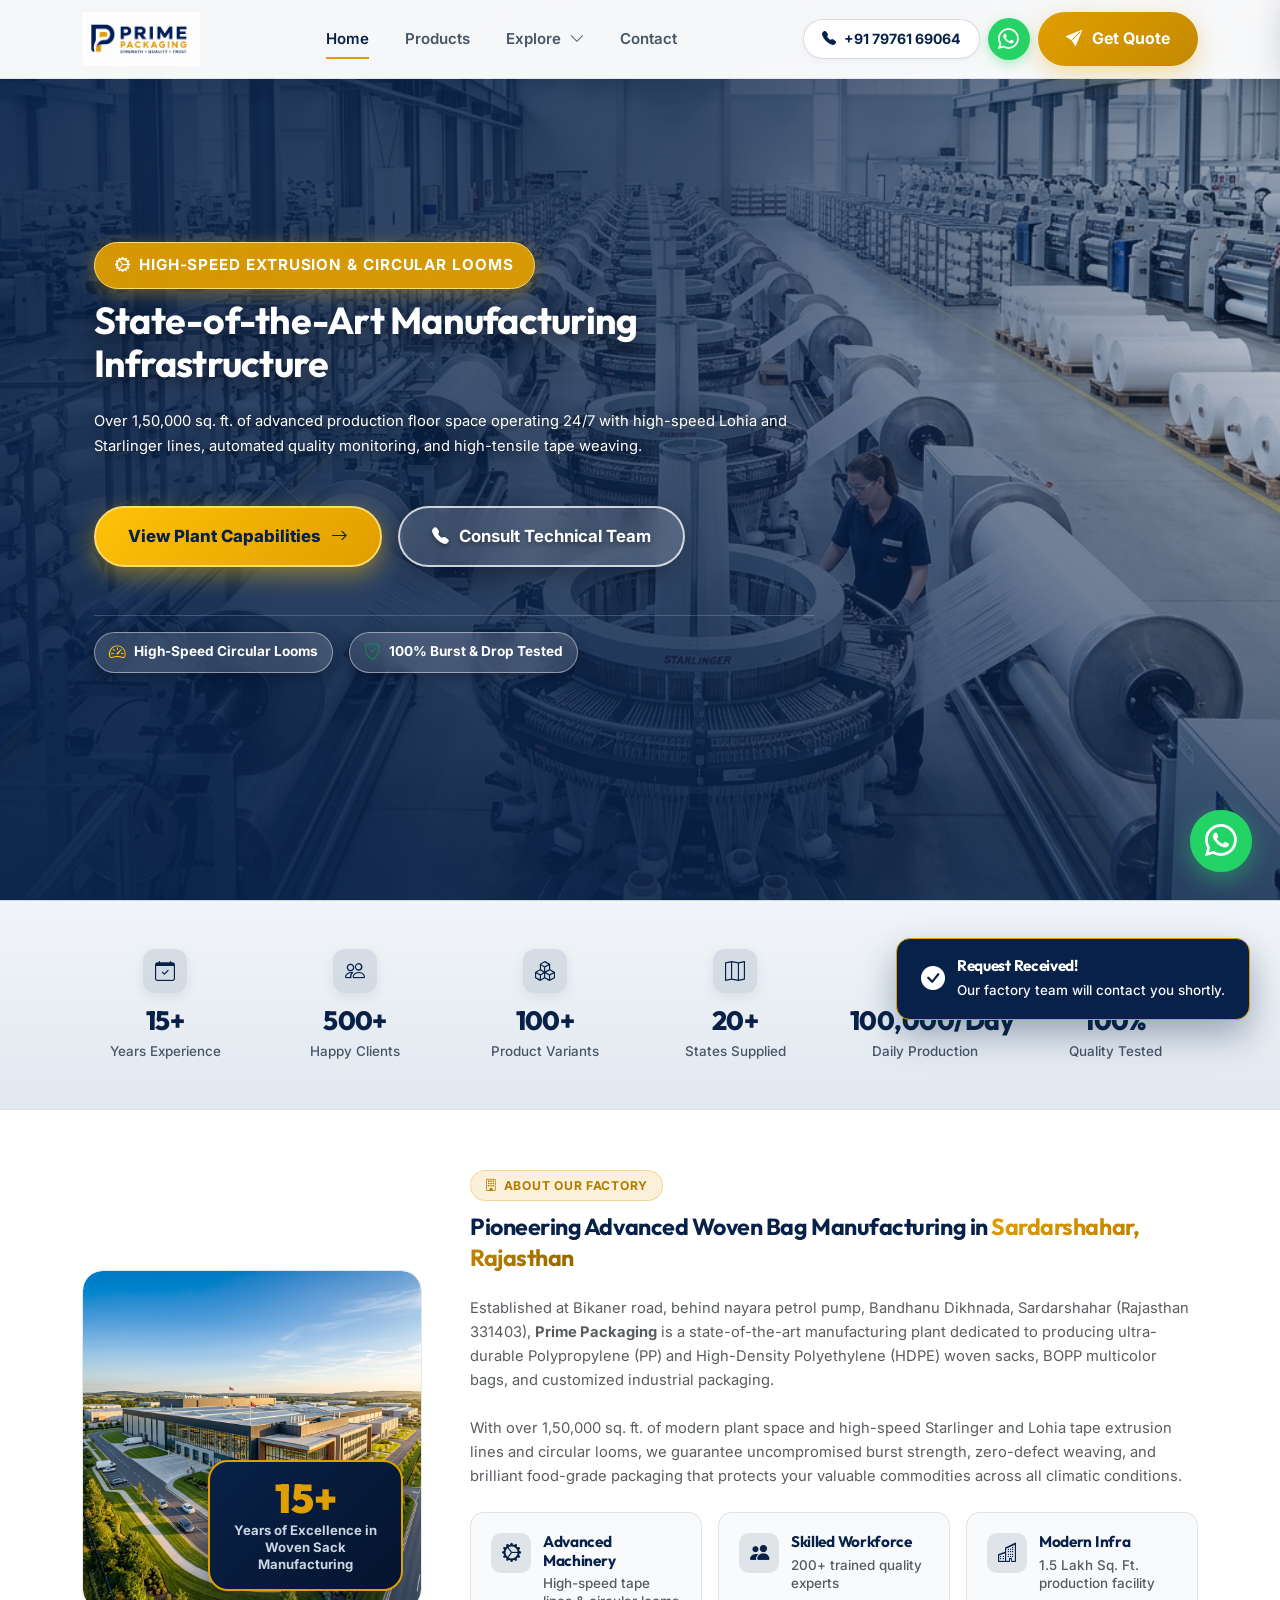
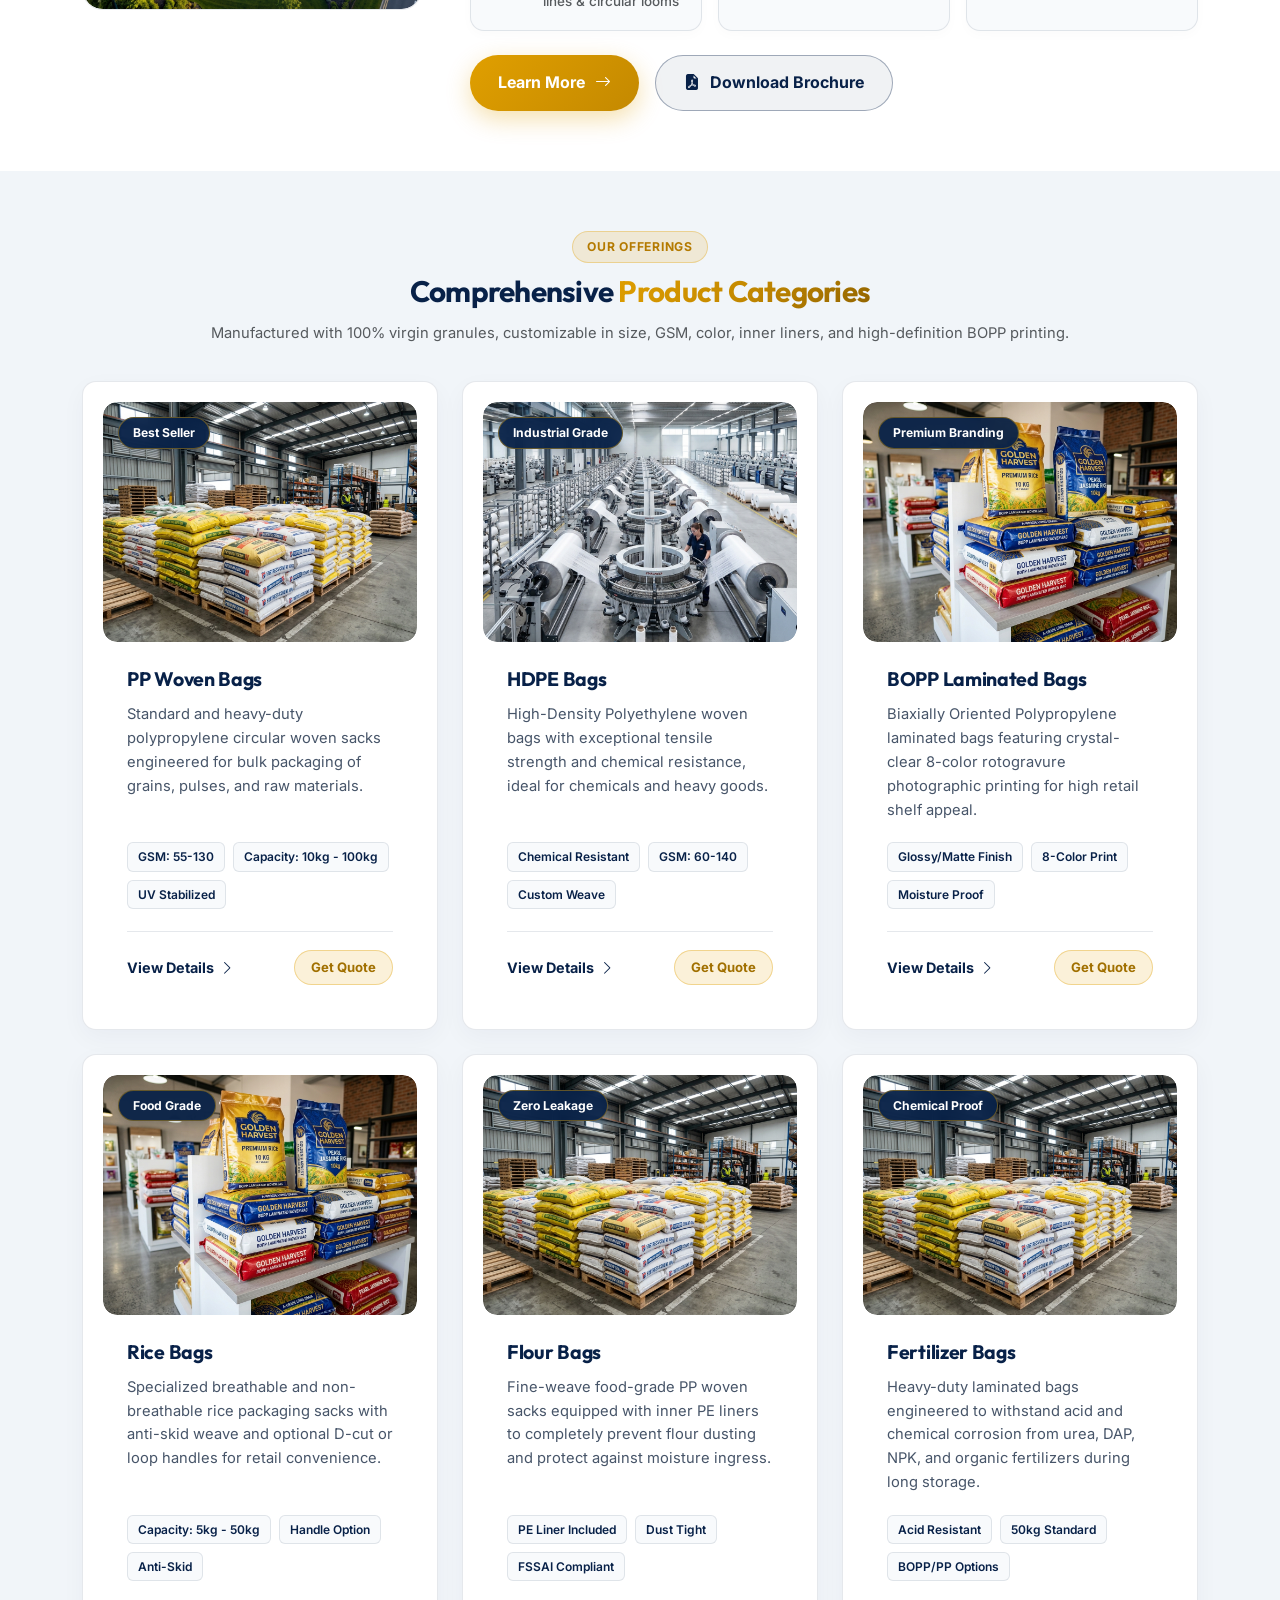
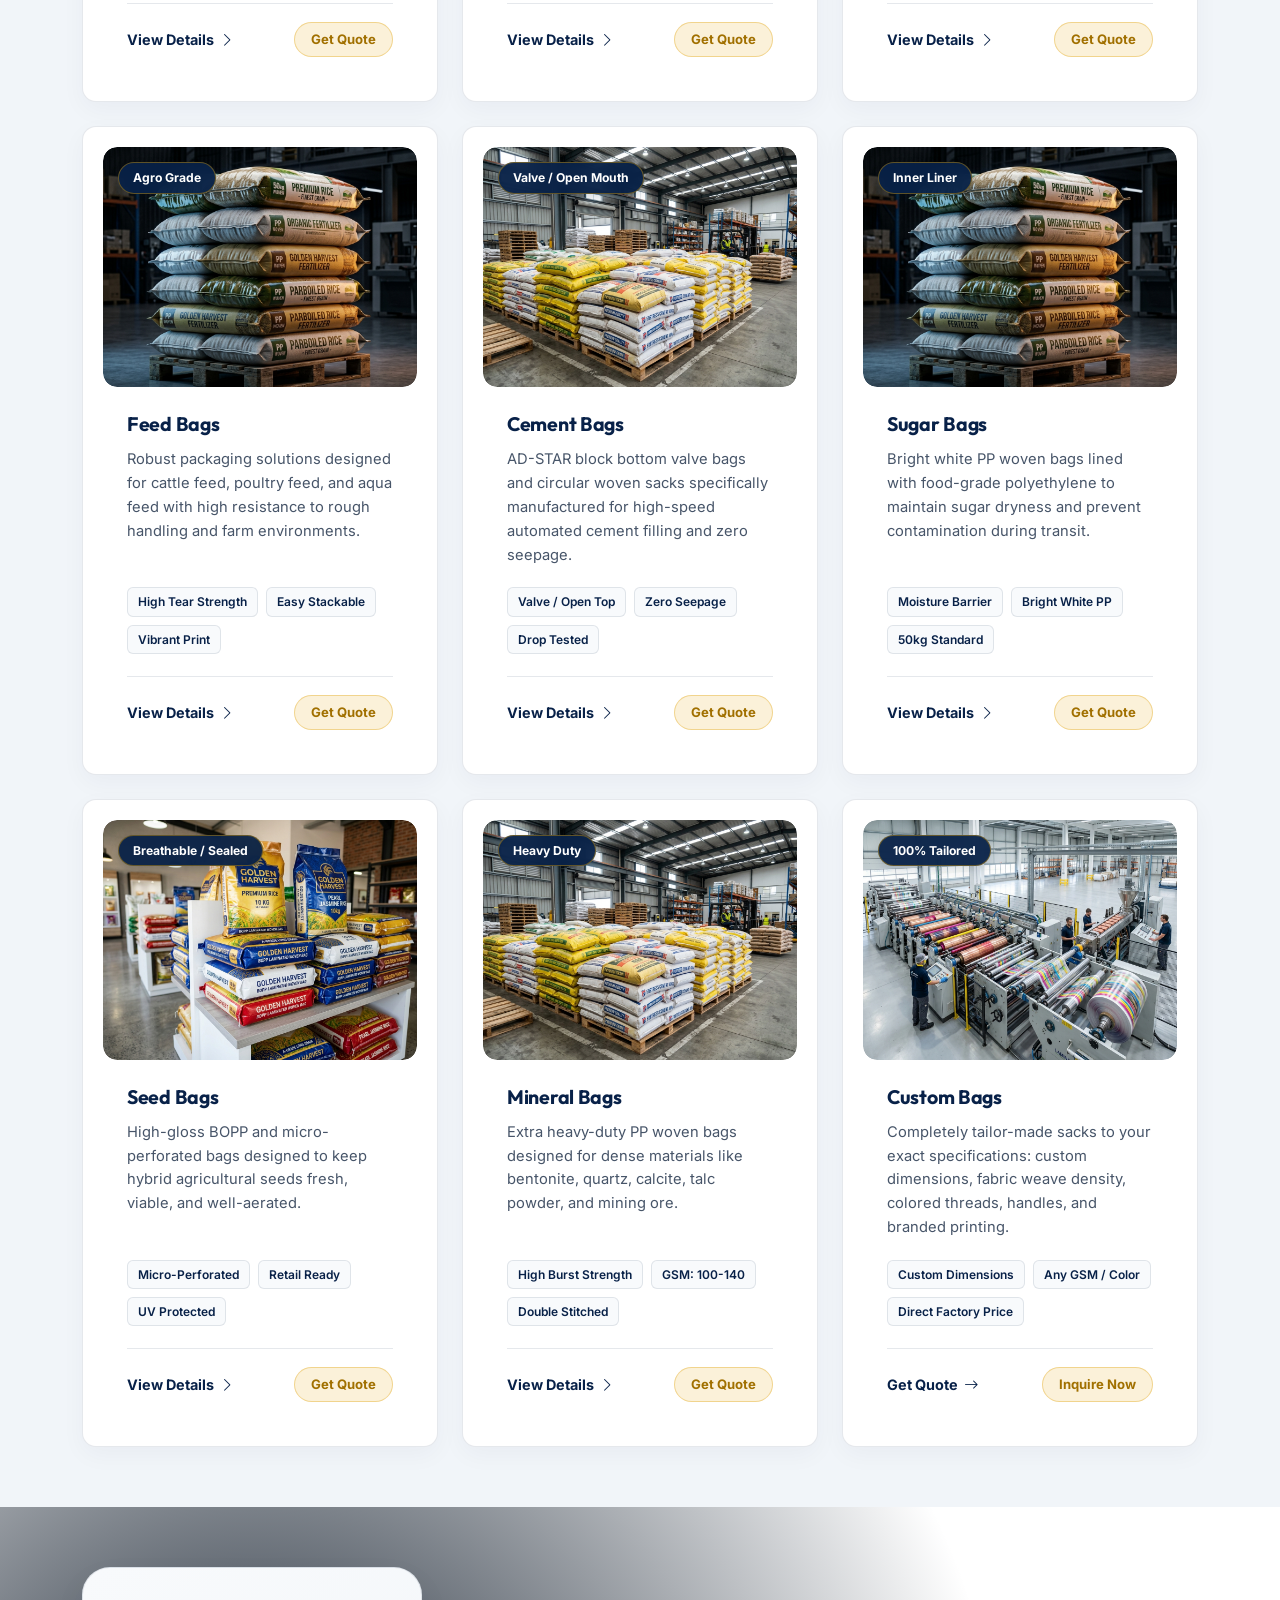
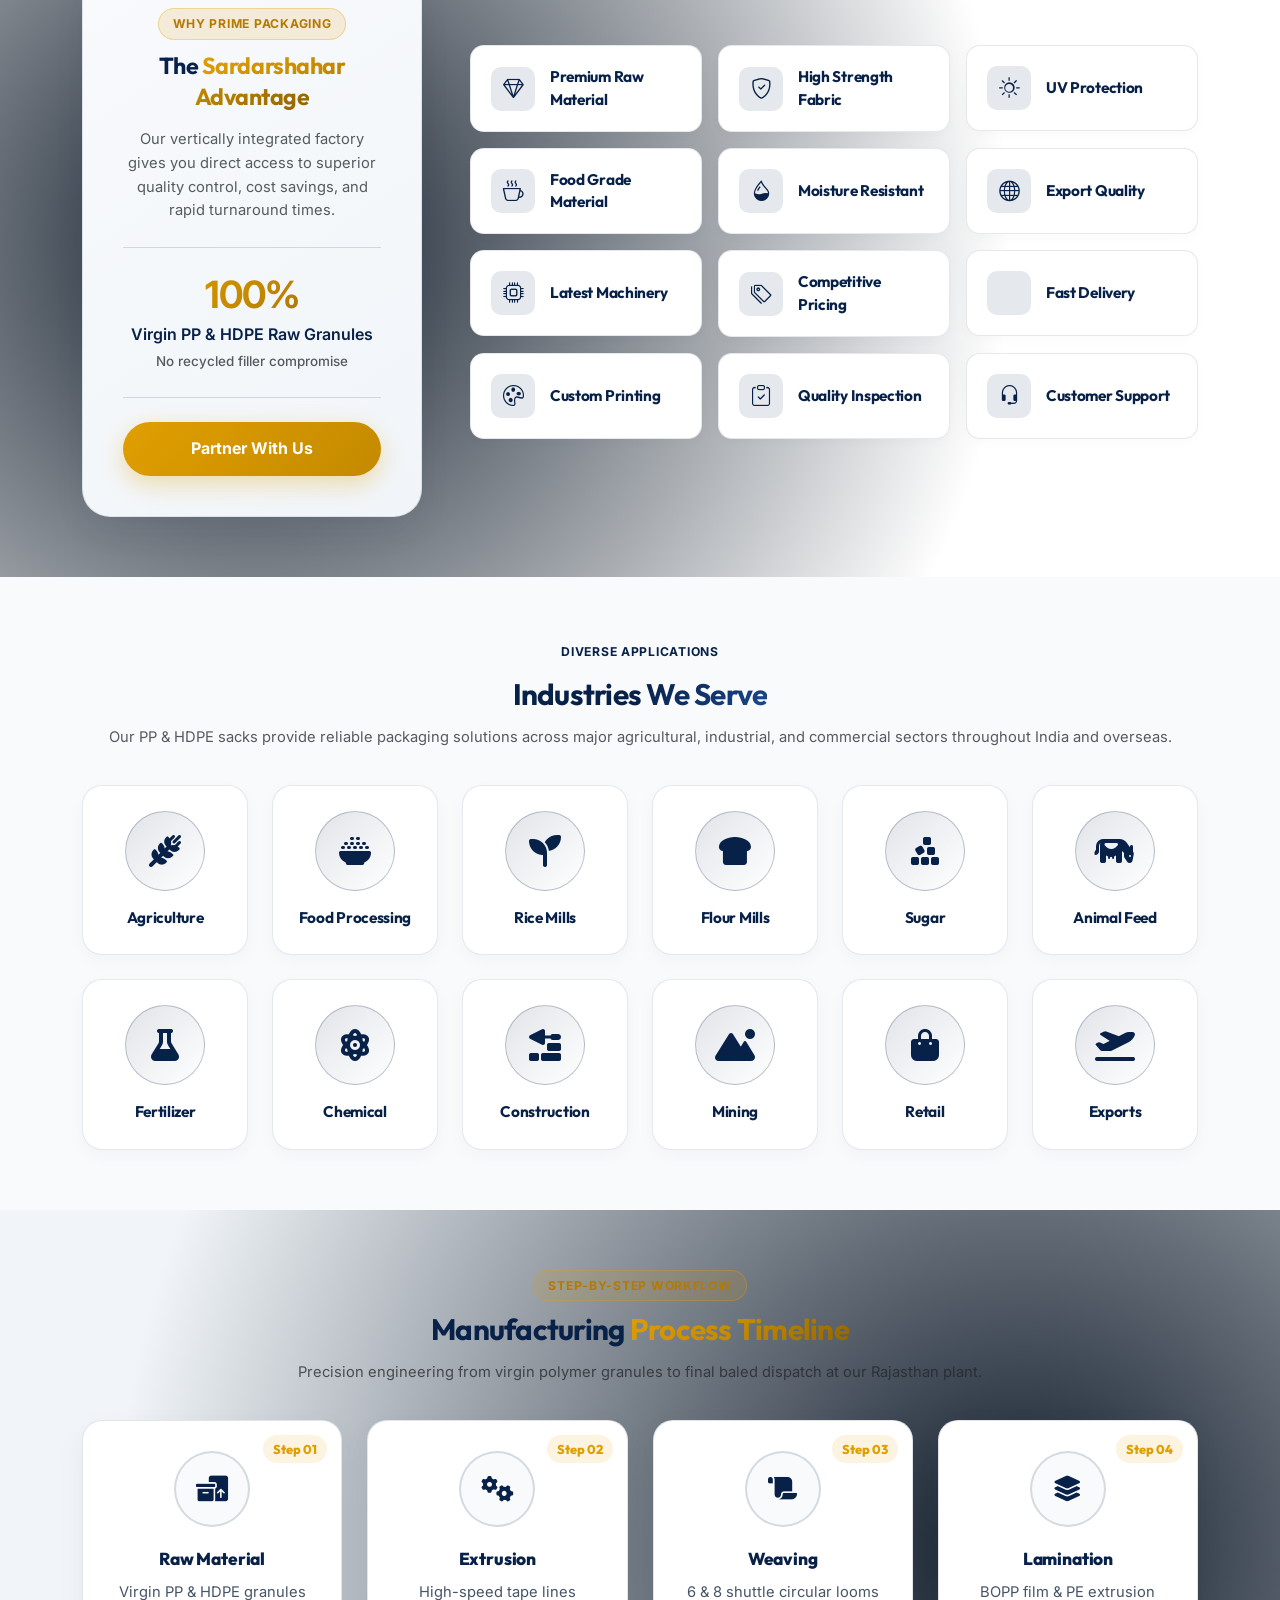
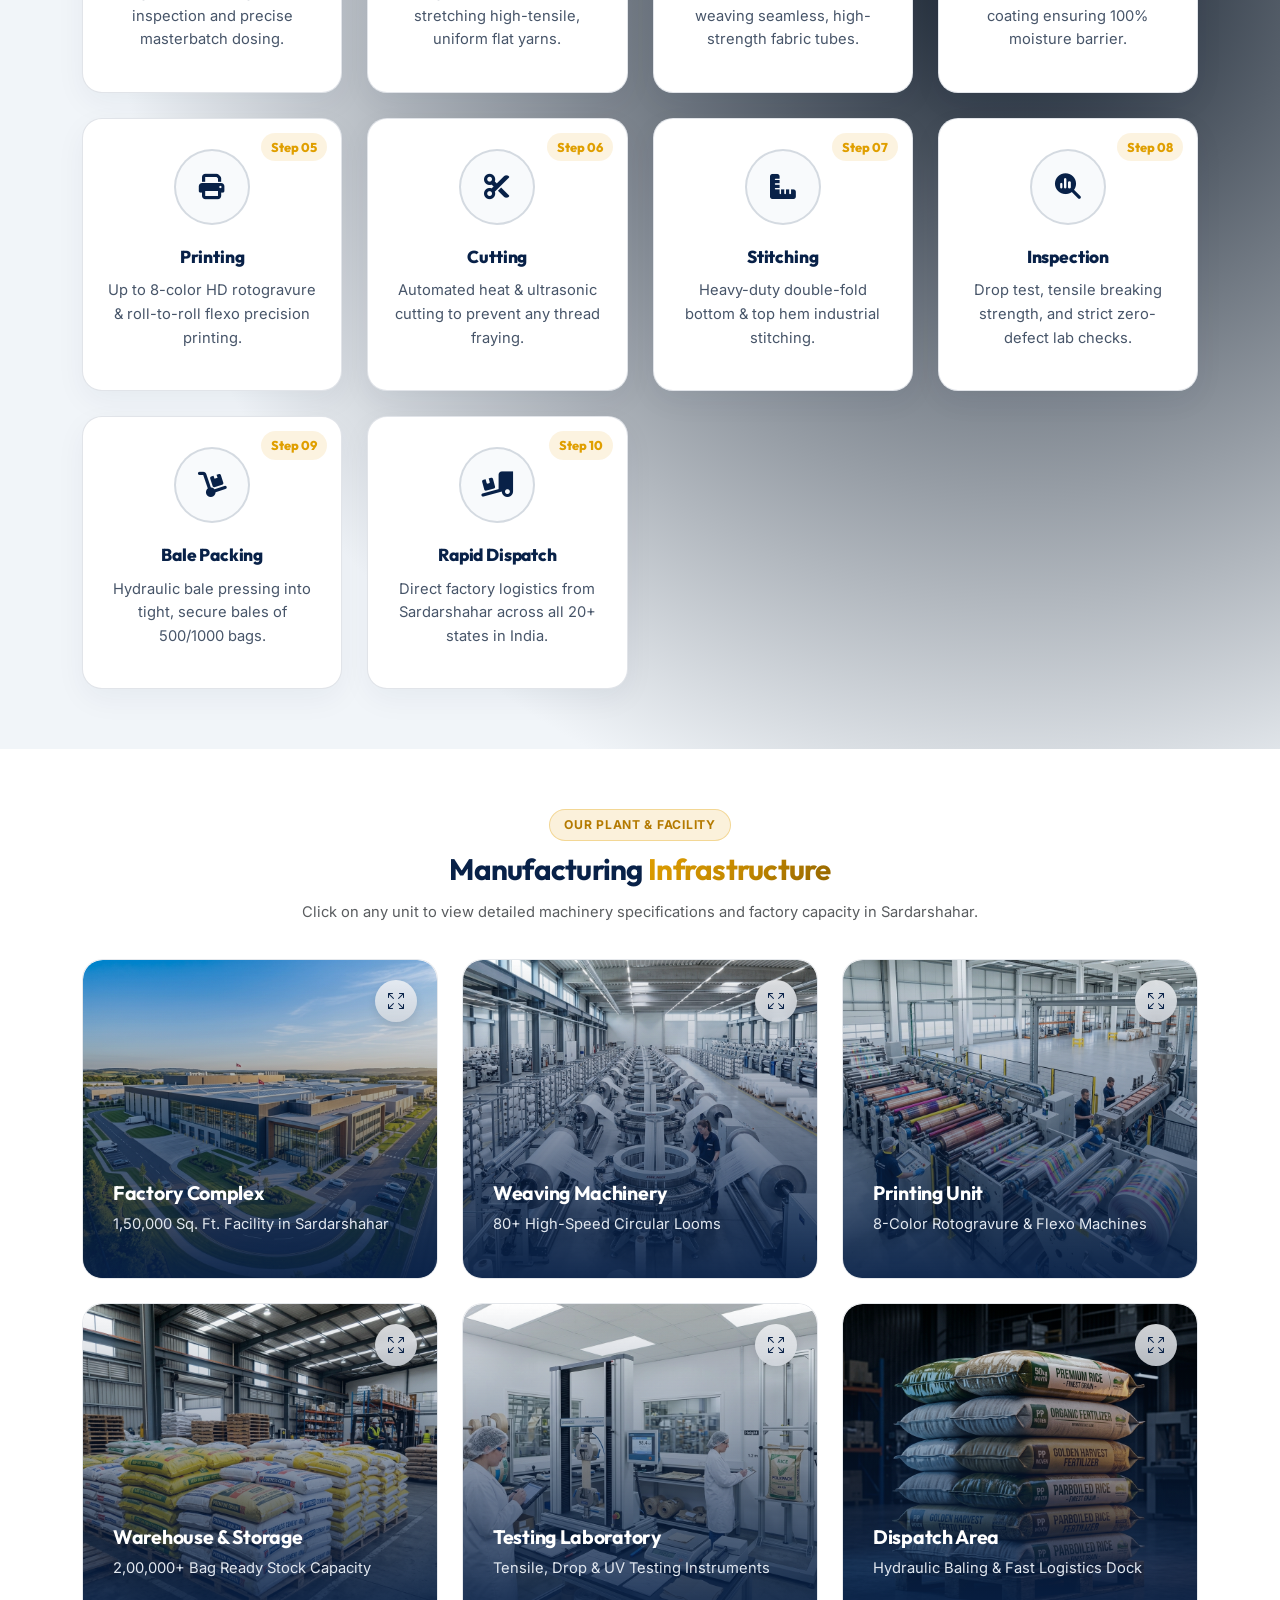
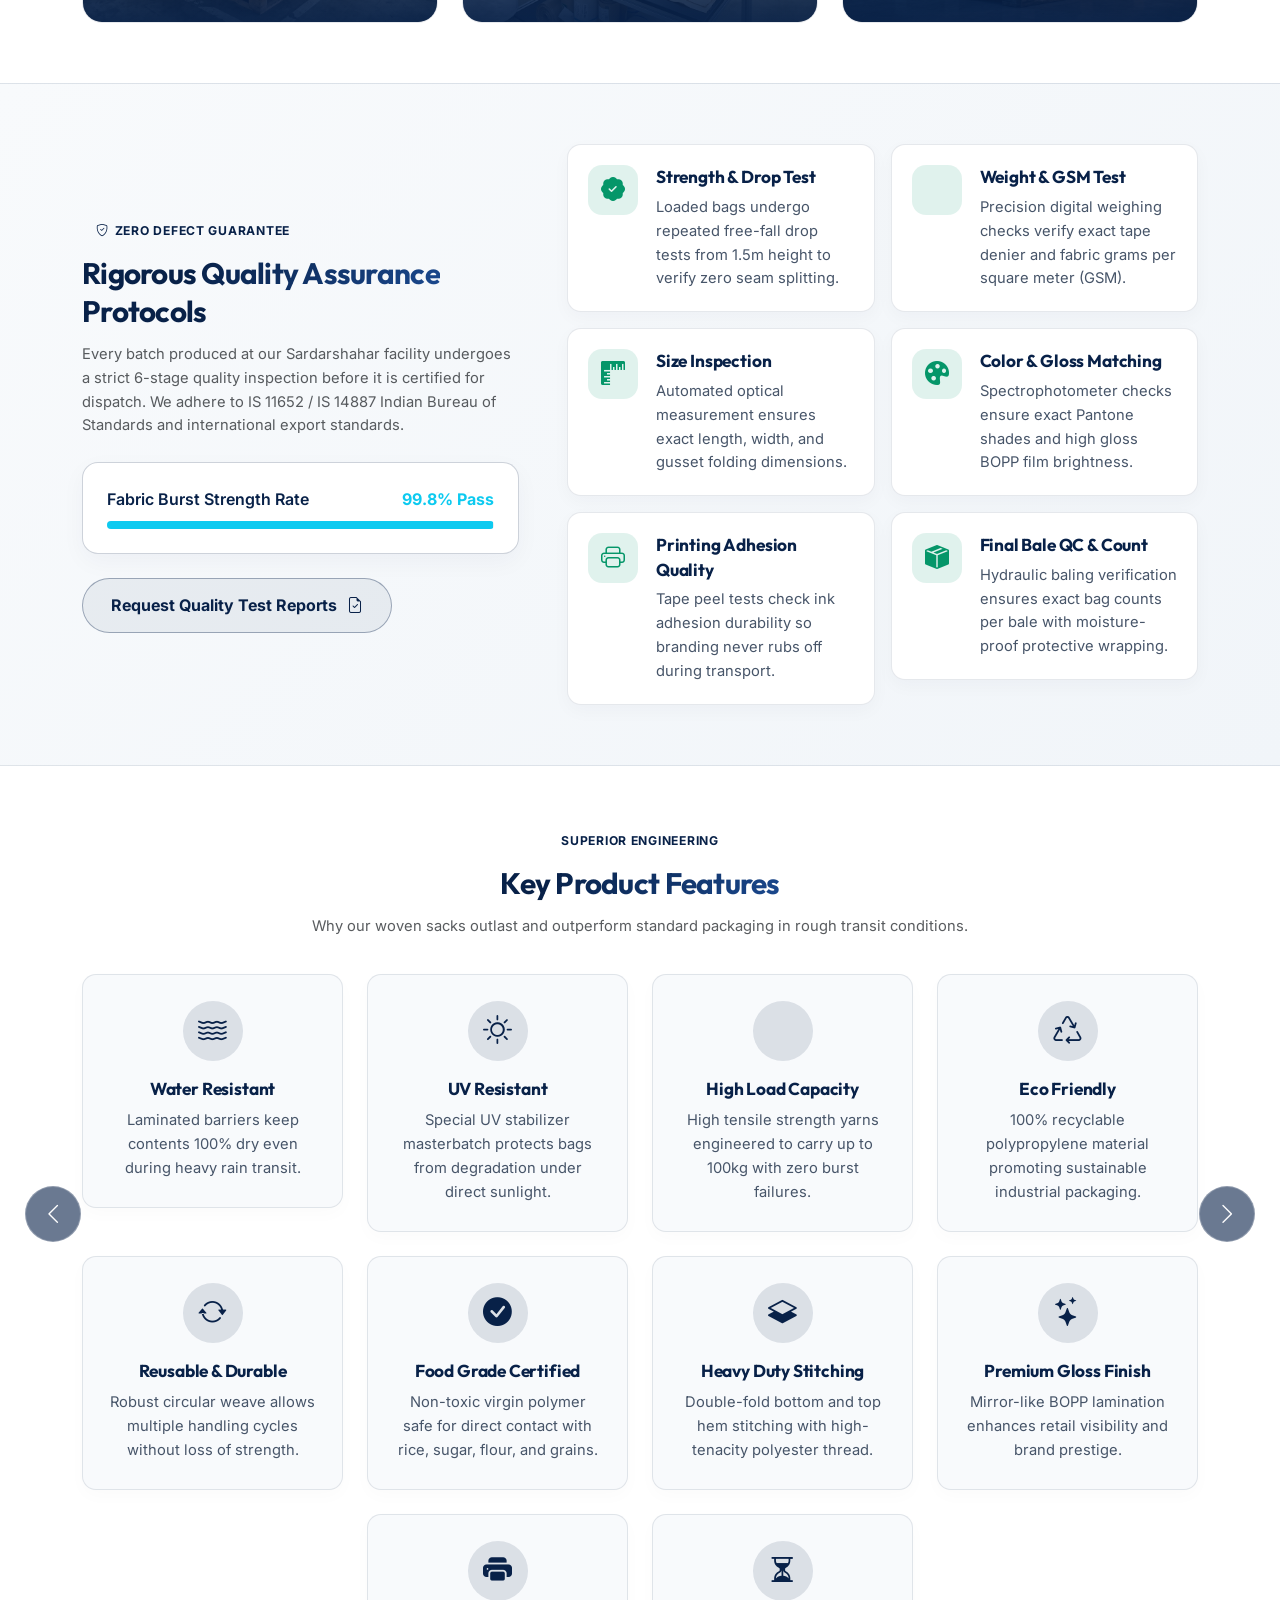
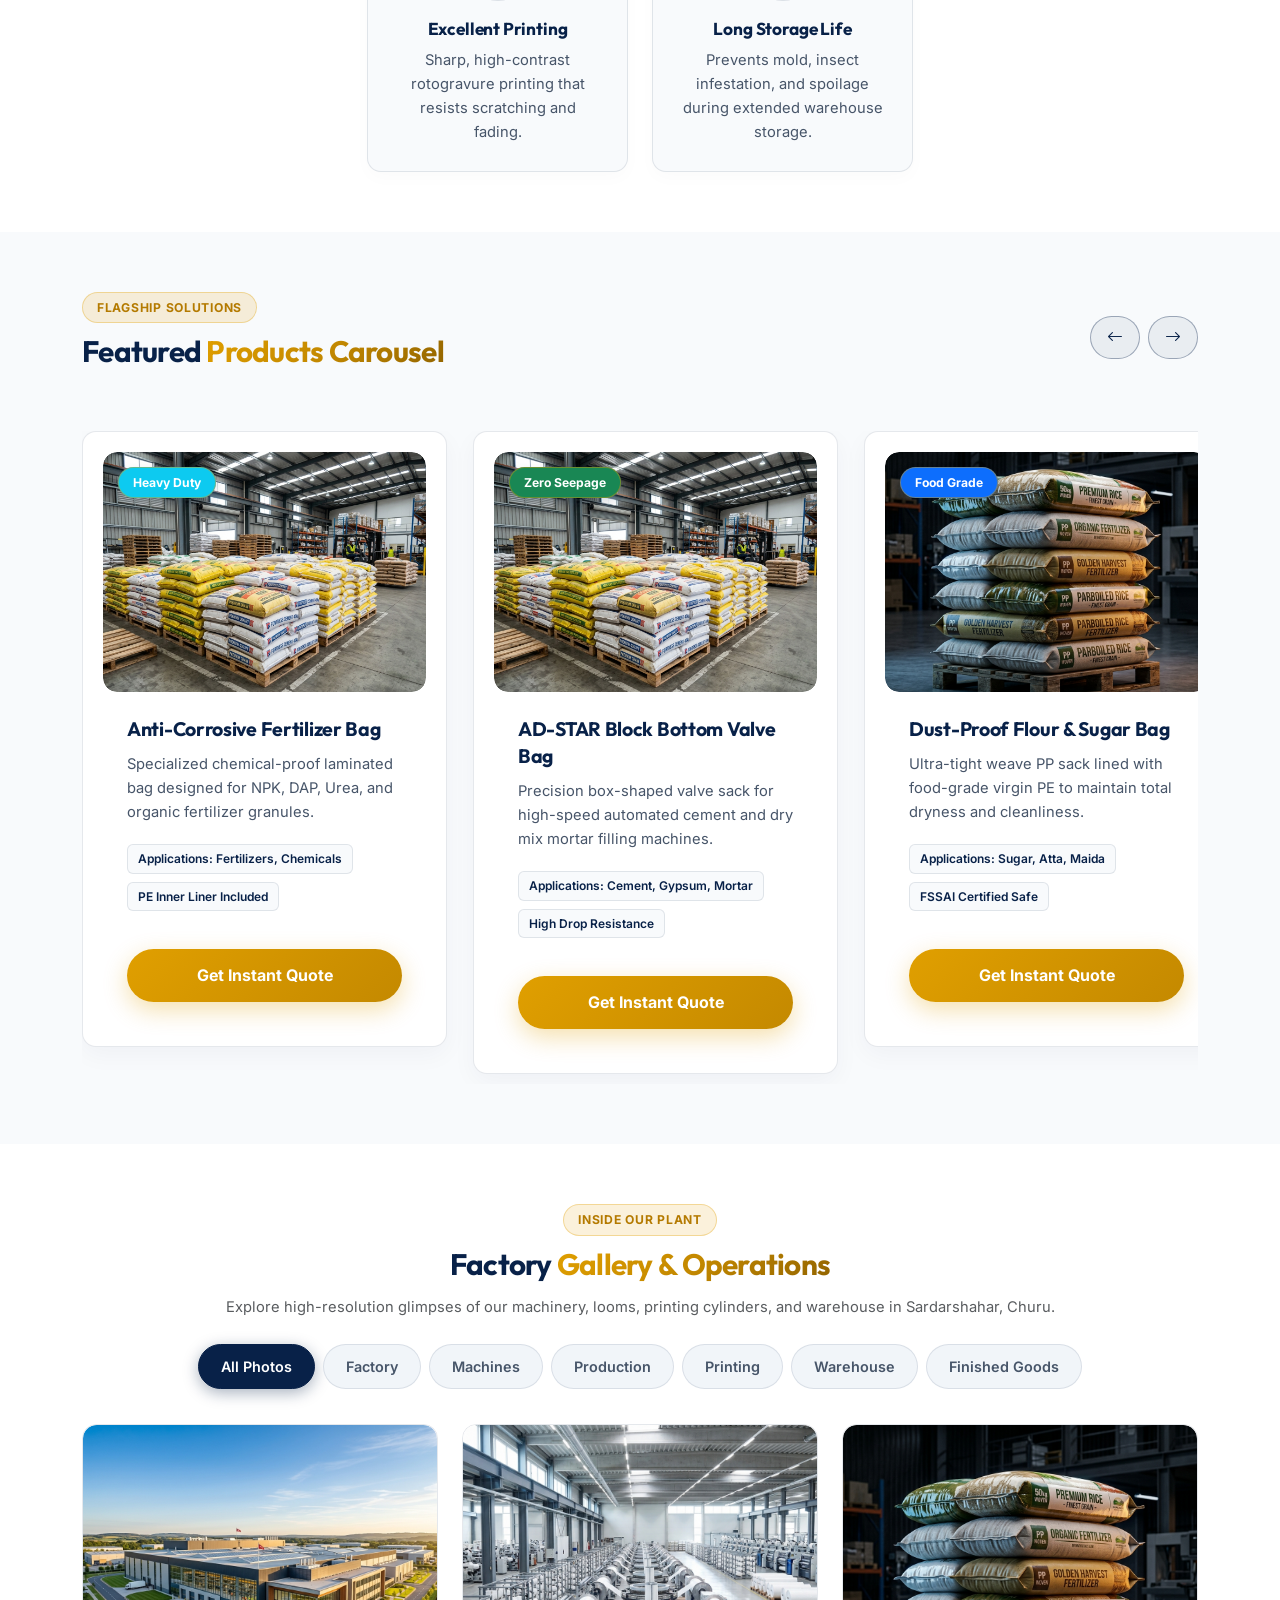
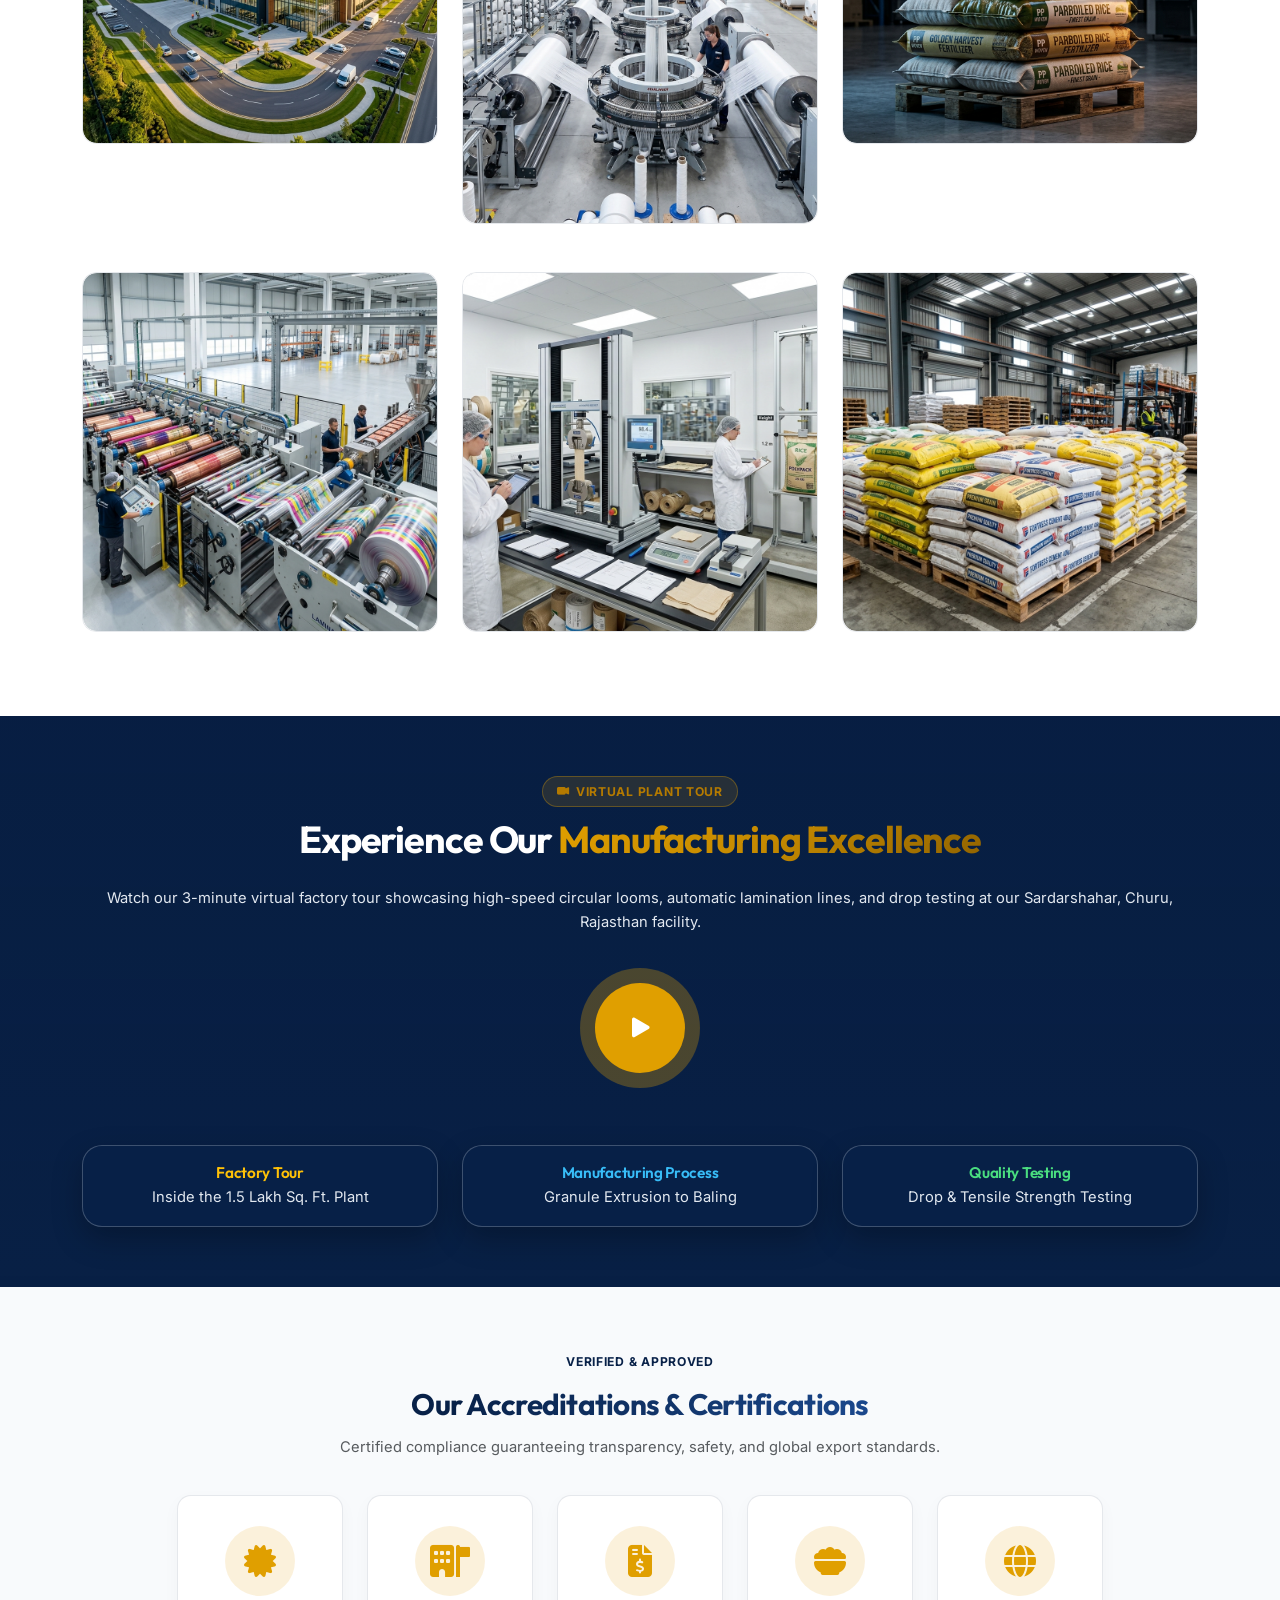
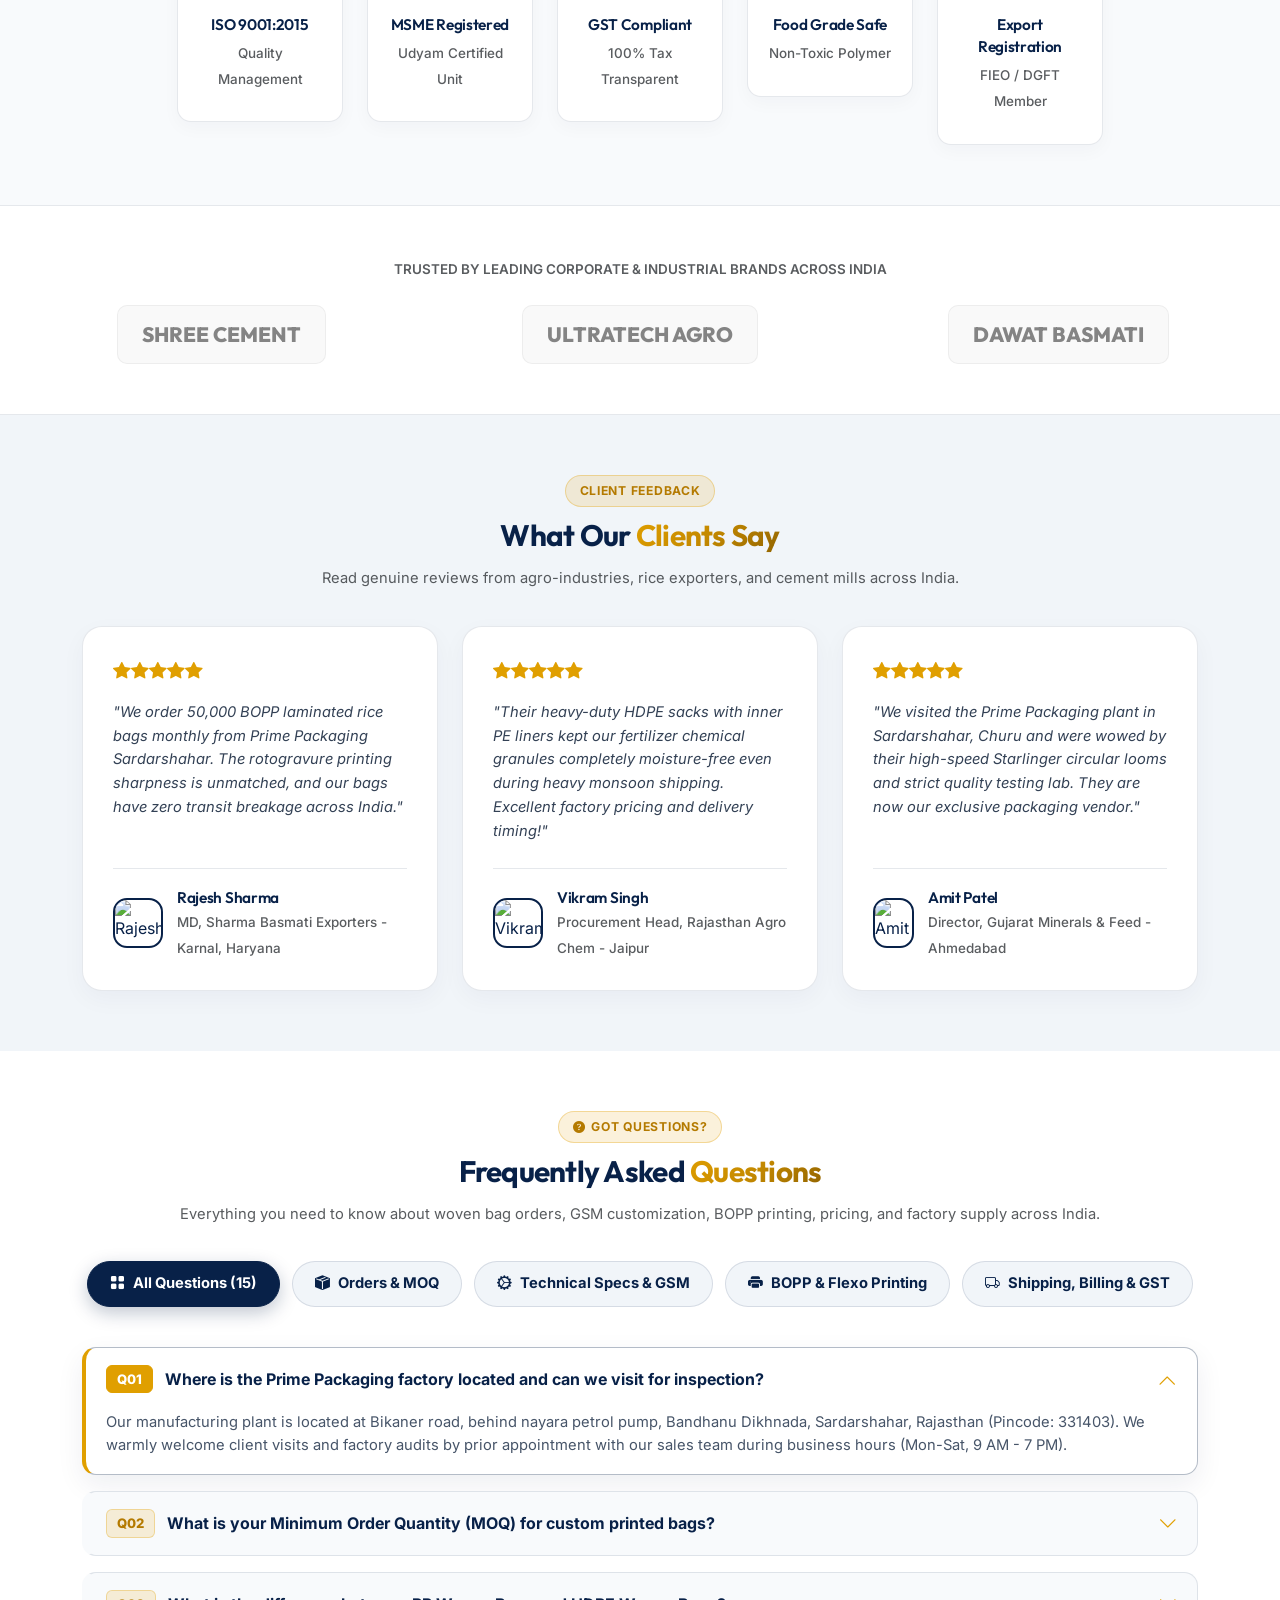
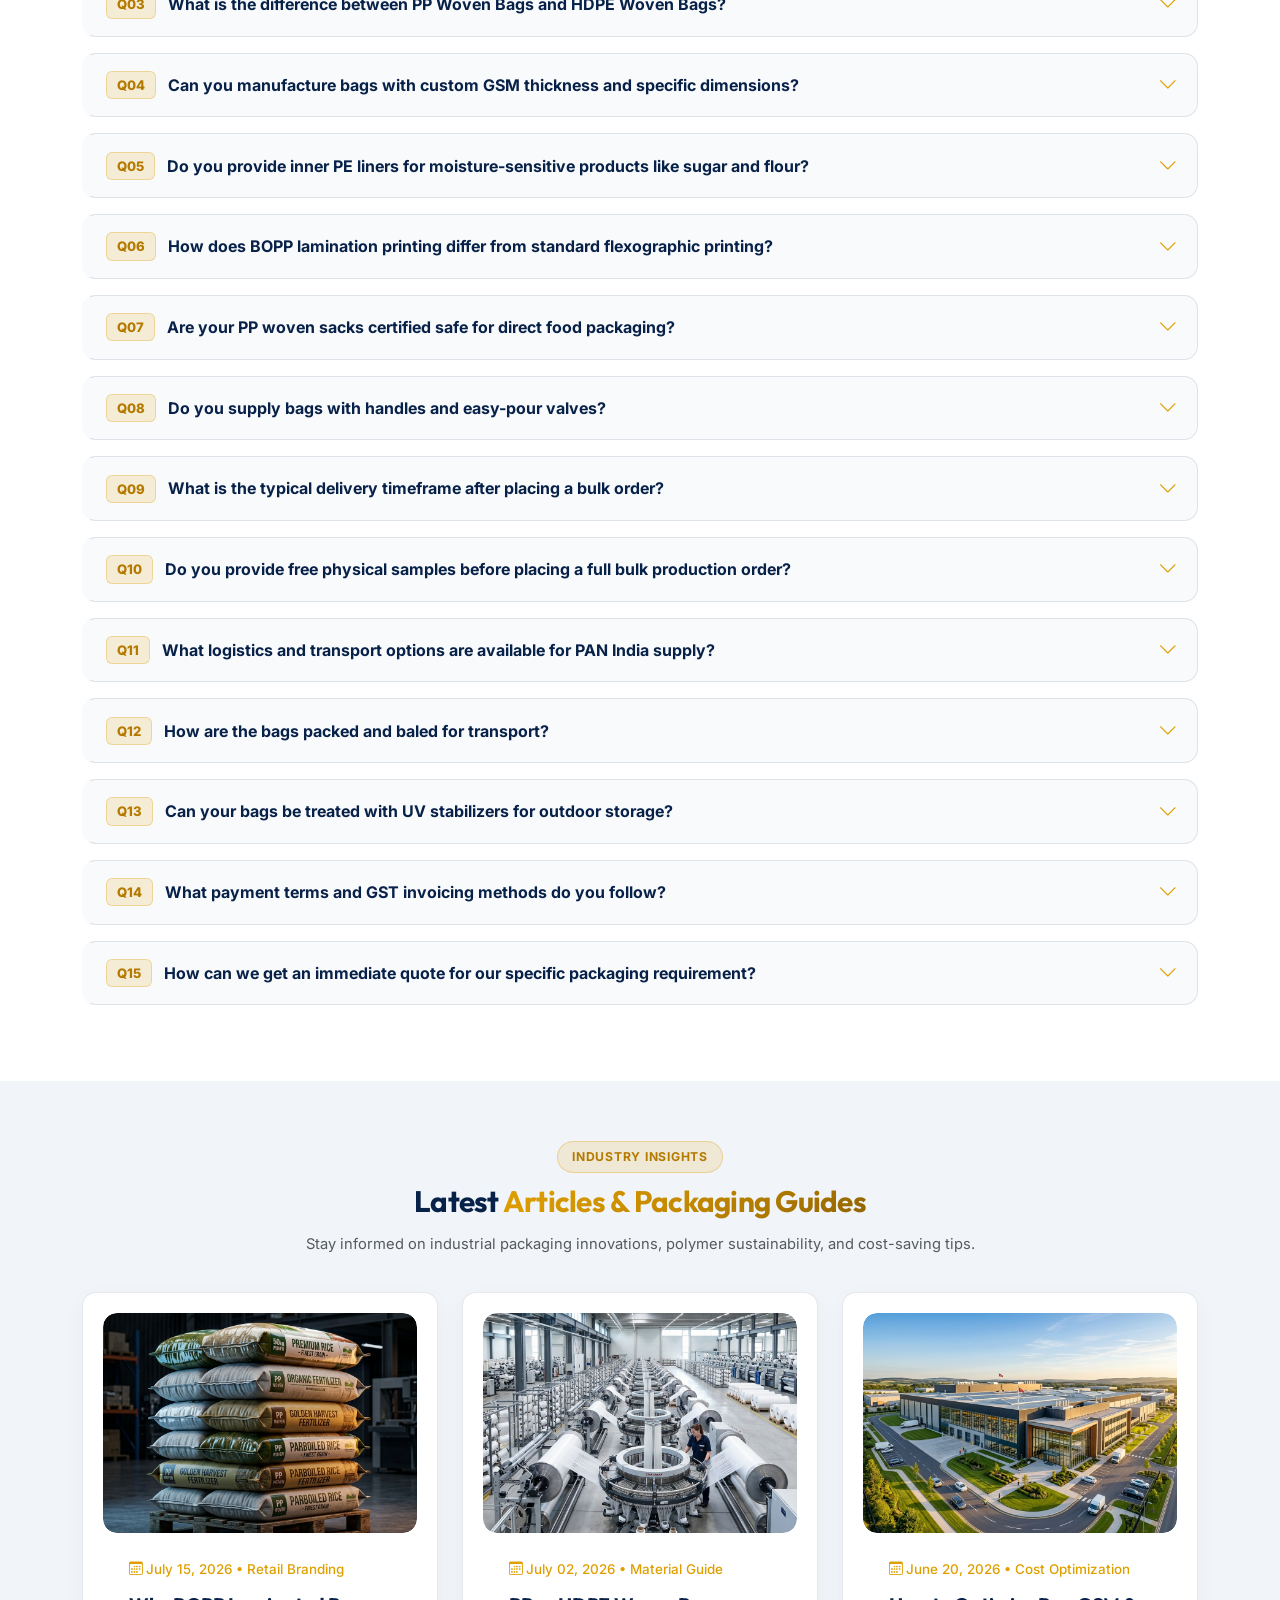
==== index.html @ e0665d6f "Remove orphaned hero-slide section remnants and floating bar markup" ====
<!DOCTYPE html>
<html lang="en">
<head>
  <meta charset="UTF-8">
  <meta name="viewport" content="width=device-width, initial-scale=1.0">
  <title>Prime Packaging | India's Leading PP Woven & BOPP Bag Manufacturer - Sardarshahar, Churu, Rajasthan</title>
  <meta name="description" content="Prime Packaging is India's premier manufacturer and exporter of PP Woven Bags, HDPE Bags, BOPP Laminated Sacks, Rice & Fertilizer Bags located in Sardarshahar, Churu, Rajasthan 331403. Bulk order customization & PAN India delivery.">
  
  <!-- Bootstrap 5 CSS -->
  <link href="https://cdn.jsdelivr.net/npm/bootstrap@5.3.3/dist/css/bootstrap.min.css" rel="stylesheet">
  <!-- Bootstrap Icons -->
  <link rel="stylesheet" href="https://cdn.jsdelivr.net/npm/bootstrap-icons@1.11.3/font/bootstrap-icons.min.css">
  <!-- FontAwesome 6 -->
  <link rel="stylesheet" href="https://cdnjs.cloudflare.com/ajax/libs/font-awesome/6.5.1/css/all.min.css">
  <!-- Custom CSS -->
  <link rel="stylesheet" href="style.css">
</head>
<body>

  <!-- =========================================================================
       1. TRANSPARENT HEADER / STICKY ON SCROLL
       ========================================================================= -->
  <header class="main-header">
    <div class="container d-flex align-items-center justify-content-between">
      
      <!-- Company Official Logo (Left) -->
      <a href="#banner-fullscreen" class="navbar-brand-custom">
        <img src="assets/images/logo.png" alt="Prime Packaging Logo" class="brand-logo-img">
      </a>

      <!-- Navigation (Center - Short & Merged with Dropdown) -->
      <nav class="d-none d-lg-flex align-items-center gap-2 main-desktop-nav" id="mainNav">
        <a href="#banner-fullscreen" class="nav-link-custom active">Home</a>
        <a href="#products" class="nav-link-custom">Products</a>
        
        <!-- Merged Dropdown Menu -->
        <div class="nav-dropdown-group">
          <a href="#" class="nav-link-custom dropdown-toggle-custom" id="exploreDropdown">
            <span>Explore</span>
            <i class="bi bi-chevron-down ms-1 fs-xs"></i>
          </a>
          <div class="nav-dropdown-menu">
            <a href="#about" class="dropdown-item-custom">
              <i class="bi bi-building text-warning me-2"></i> About Us
            </a>
            <a href="#manufacturing" class="dropdown-item-custom">
              <i class="bi bi-gear-wide-connected text-primary me-2"></i> Manufacturing Plant
            </a>
            <a href="#quality" class="dropdown-item-custom">
              <i class="bi bi-shield-check text-success me-2"></i> Quality Standards
            </a>
            <a href="#gallery" class="dropdown-item-custom">
              <i class="bi bi-images text-info me-2"></i> Facility Gallery
            </a>
            <a href="#industries" class="dropdown-item-custom">
              <i class="bi bi-boxes text-danger me-2"></i> Industries Served
            </a>
            <a href="#why-choose" class="dropdown-item-custom">
              <i class="bi bi-award text-warning me-2"></i> Why Choose Us
            </a>
            <a href="#blog" class="dropdown-item-custom">
              <i class="bi bi-newspaper text-secondary me-2"></i> Blog & Insights
            </a>
          </div>
        </div>

        <a href="#contact" class="nav-link-custom">Contact</a>
      </nav>

      <!-- Call + WhatsApp + Get Quote Button + Mobile Hamburger (Right) -->
      <div class="header-actions d-flex align-items-center gap-2">
        <a href="tel:+917976169064" class="btn-header-call d-none d-sm-flex">
          <i class="bi bi-telephone-fill"></i>
          <span>+91 79761 69064</span>
        </a>
        <a href="https://wa.me/917976169064" target="_blank" class="btn-header-wa" title="Chat on WhatsApp">
          <i class="bi bi-whatsapp"></i>
        </a>
        <a href="#" class="btn-amber trigger-quote" data-product="General Inquiry">
          <i class="bi bi-send-fill"></i>
          <span class="d-none d-md-inline">Get Quote</span>
        </a>

        <!-- Mobile Menu Toggle Button -->
        <button class="mobile-menu-toggle d-lg-none border-0 bg-transparent p-1 text-navy" id="mobileMenuBtn" aria-label="Toggle Navigation">
          <i class="bi bi-list fs-1 text-navy"></i>
        </button>
      </div>

    </div>

    <!-- Mobile Navigation Drawer (Auto-populated by JS from #mainNav) -->
    <div class="mobile-nav-overlay" id="mobileNavOverlay"></div>
    <div class="mobile-nav-drawer" id="mobileNavDrawer">
      <div class="mobile-drawer-header d-flex align-items-center justify-content-between p-3 border-bottom">
        <img src="assets/images/logo.png" alt="Prime Packaging Logo" style="height: 38px;">
        <button class="btn-close-mobile border-0 bg-transparent fs-3 text-navy" id="mobileMenuClose" aria-label="Close Navigation">
          <i class="bi bi-x-lg"></i>
        </button>
      </div>
      <!-- Container where JS automatically injects the cloned menu from #mainNav -->
      <div class="mobile-drawer-body p-3" id="mobileNavContent"></div>
      <div class="mobile-drawer-footer p-3 border-top bg-light">
        <div class="d-flex flex-column gap-2">
          <a href="tel:+917976169064" class="btn btn-navy w-100 d-flex align-items-center justify-content-center gap-2 py-2">
            <i class="bi bi-telephone-fill"></i> Call +91 79761 69064
          </a>
          <a href="https://wa.me/917976169064" target="_blank" class="btn btn-success w-100 d-flex align-items-center justify-content-center gap-2 py-2">
            <i class="bi bi-whatsapp"></i> WhatsApp Chat
          </a>
        </div>
      </div>
    </div>
  </header>

  <!-- =========================================================================
       1A. FULL SCREEN BANNER SLIDER SECTION (ABOVE HERO SECTION)
       ========================================================================= -->
  <section id="banner-fullscreen" class="fullscreen-slider-section">
    <div class="fs-slides-container" id="fsSliderContainer">
      
      <!-- Slide 1: Factory & Premier Manufacturer -->
      <div class="fs-slide active" style="background-image: url('assets/images/factory_exterior.jpg');">
        <div class="fs-slide-overlay"></div>
        <div class="container position-relative" style="z-index: 10 !important;">
          <div class="row align-items-center min-vh-100 py-5">
            <div class="col-xl-8 col-lg-10 pt-5 pt-lg-0">
              <div class="badge-amber mb-3">
                <i class="bi bi-geo-alt-fill"></i> Factory: Bikaner road, behind nayara petrol pump, Bandhanu Dikhnada, Sardarshahar
              </div>
              <h1 class="fs-slide-title text-white fw-bold mb-4">
                India's Premier Woven Sack & BOPP Manufacturer
              </h1>
              <p class="fs-slide-subtitle text-light mb-5">
                Equipped with ultra-modern Starlinger and Lohia tape extrusion lines and circular looms. We deliver PAN-India uncompromised burst strength, zero-defect weaving, and customized packaging solutions.
              </p>
              <div class="d-flex flex-wrap gap-3">
                <a href="#" class="btn-amber trigger-quote" data-product="Fullscreen Slide 1 Quote">
                  <span>Request Instant Quote</span>
                  <i class="bi bi-arrow-right"></i>
                </a>
                <a href="#products" class="btn-cyan-outline">
                  <i class="bi bi-grid-fill"></i>
                  <span>Explore Product Range</span>
                </a>
              </div>
              <!-- Highlights -->
              <div class="d-flex flex-wrap align-items-center gap-3 mt-5 pt-3 border-top border-light-subtle">
                <div class="fs-highlight-pill">
                  <i class="bi bi-patch-check-fill text-warning"></i>
                  <span>ISO 9001:2015 Certified</span>
                </div>
                <div class="fs-highlight-pill">
                  <i class="bi bi-buildings-fill text-info"></i>
                  <span>1.5 Lakh Sq. Ft. Plant Space</span>
                </div>
                <div class="fs-highlight-pill">
                  <i class="bi bi-truck text-success"></i>
                  <span>PAN India Express Supply</span>
                </div>
              </div>
            </div>
          </div>
        </div>
      </div>

      <!-- Slide 2: High-Speed Machinery & Looms -->
      <div class="fs-slide" style="background-image: url('assets/images/weaving_machines.jpg');">
        <div class="fs-slide-overlay"></div>
        <div class="container position-relative" style="z-index: 10 !important;">
          <div class="row align-items-center min-vh-100 py-5">
            <div class="col-xl-8 col-lg-10 pt-5 pt-lg-0">
              <div class="badge-amber mb-3">
                <i class="bi bi-gear-wide-connected"></i> High-Speed Extrusion & Circular Looms
              </div>
              <h1 class="fs-slide-title text-white fw-bold mb-4">
                State-of-the-Art Manufacturing Infrastructure
              </h1>
              <p class="fs-slide-subtitle text-light mb-5">
                Over 1,50,000 sq. ft. of advanced production floor space operating 24/7 with high-speed Lohia and Starlinger lines, automated quality monitoring, and high-tensile tape weaving.
              </p>
              <div class="d-flex flex-wrap gap-3">
                <a href="#manufacturing" class="btn-amber">
                  <span>View Plant Capabilities</span>
                  <i class="bi bi-arrow-right"></i>
                </a>
                <a href="#" class="btn-cyan-outline trigger-quote" data-product="Fullscreen Slide 2 Inquiry">
                  <i class="bi bi-telephone-fill"></i>
                  <span>Consult Technical Team</span>
                </a>
              </div>
              <!-- Highlights -->
              <div class="d-flex flex-wrap align-items-center gap-3 mt-5 pt-3 border-top border-light-subtle">
                <div class="fs-highlight-pill">
                  <i class="bi bi-speedometer2 text-warning"></i>
                  <span>High-Speed Circular Looms</span>
                </div>
                <div class="fs-highlight-pill">
                  <i class="bi bi-shield-check text-success"></i>
                  <span>100% Burst & Drop Tested</span>
                </div>
              </div>
            </div>
          </div>
        </div>
      </div>

      <!-- Slide 3: BOPP Multicolor & Rotogravure -->
      <div class="fs-slide" style="background-image: url('assets/images/bopp_multicolor_bags.jpg');">
        <div class="fs-slide-overlay"></div>
        <div class="container position-relative" style="z-index: 10 !important;">
          <div class="row align-items-center min-vh-100 py-5">
            <div class="col-xl-8 col-lg-10 pt-5 pt-lg-0">
              <div class="badge-amber mb-3">
                <i class="bi bi-palette-fill"></i> 8-Color HD Rotogravure Printing
              </div>
              <h1 class="fs-slide-title text-white fw-bold mb-4">
                Brilliant BOPP Laminated Sacks & Custom Branding
              </h1>
              <p class="fs-slide-subtitle text-light mb-5">
                Elevate your commodity shelf appeal with mirror-gloss or premium matte finishes, food-grade barrier protection, and custom dimensions tailored for flour, rice, seeds, and fertilizers.
              </p>
              <div class="d-flex flex-wrap gap-3">
                <a href="#products" class="btn-amber">
                  <span>Explore BOPP Bags</span>
                  <i class="bi bi-arrow-right"></i>
                </a>
                <a href="#" class="btn-cyan-outline trigger-quote" data-product="Fullscreen Slide 3 Quote">
                  <i class="bi bi-send-fill"></i>
                  <span>Get Custom Sample Quote</span>
                </a>
              </div>
              <!-- Highlights -->
              <div class="d-flex flex-wrap align-items-center gap-3 mt-5 pt-3 border-top border-light-subtle">
                <div class="fs-highlight-pill">
                  <i class="bi bi-eye-fill text-warning"></i>
                  <span>High-Gloss Mirror Appeal</span>
                </div>
                <div class="fs-highlight-pill">
                  <i class="bi bi-award-fill text-info"></i>
                  <span>Food-Grade Virgin Polymers</span>
                </div>
              </div>
            </div>
          </div>
        </div>
      </div>

    </div>

    <!-- Navigation Arrows -->
    <button class="fs-arrow fs-arrow-prev" id="fsPrevBtn" aria-label="Previous Slide">
      <i class="bi bi-chevron-left"></i>
    </button>
    <button class="fs-arrow fs-arrow-next" id="fsNextBtn" aria-label="Next Slide">
      <i class="bi bi-chevron-right"></i>
    </button>

    <!-- Indicators / Dots -->
    <div class="fs-dots" id="fsDotsContainer">
      <button class="fs-dot active" data-index="0" aria-label="Slide 1"></button>
      <button class="fs-dot" data-index="1" aria-label="Slide 2"></button>
      <button class="fs-dot" data-index="2" aria-label="Slide 3"></button>
    </div>


  <!-- =========================================================================
       3. TRUST STATISTICS BAR
       ========================================================================= -->
  <section class="stats-bar-section">
    <div class="container">
      <div class="row g-4 justify-content-center">
        
        <div class="col-6 col-md-4 col-lg-2">
          <div class="stat-item">
            <div class="stat-icon"><i class="bi bi-calendar-check"></i></div>
            <div class="stat-number" data-target="15" data-suffix="+">0+</div>
            <div class="stat-label">Years Experience</div>
          </div>
        </div>

        <div class="col-6 col-md-4 col-lg-2">
          <div class="stat-item">
            <div class="stat-icon"><i class="bi bi-people"></i></div>
            <div class="stat-number" data-target="500" data-suffix="+">0+</div>
            <div class="stat-label">Happy Clients</div>
          </div>
        </div>

        <div class="col-6 col-md-4 col-lg-2">
          <div class="stat-item">
            <div class="stat-icon"><i class="bi bi-boxes"></i></div>
            <div class="stat-number" data-target="100" data-suffix="+">0+</div>
            <div class="stat-label">Product Variants</div>
          </div>
        </div>

        <div class="col-6 col-md-4 col-lg-2">
          <div class="stat-item">
            <div class="stat-icon"><i class="bi bi-map"></i></div>
            <div class="stat-number" data-target="20" data-suffix="+">0+</div>
            <div class="stat-label">States Supplied</div>
          </div>
        </div>

        <div class="col-6 col-md-4 col-lg-2">
          <div class="stat-item">
            <div class="stat-icon"><i class="bi bi-speedometer2"></i></div>
            <div class="stat-number" data-target="100000" data-suffix="/Day">0</div>
            <div class="stat-label">Daily Production</div>
          </div>
        </div>

        <div class="col-6 col-md-4 col-lg-2">
          <div class="stat-item">
            <div class="stat-icon"><i class="bi bi-shield-check"></i></div>
            <div class="stat-number" data-target="100" data-suffix="%">0%</div>
            <div class="stat-label">Quality Tested</div>
          </div>
        </div>

      </div>
    </div>
  </section>

  <!-- =========================================================================
       4. ABOUT FACTORY SECTION
       ========================================================================= -->
  <section id="about" class="about-section section-padding">
    <div class="container">
      <div class="row align-items-center g-4 g-xl-5">
        
        <!-- Left: Large Factory Image + Floating Badge (4 Columns) -->
        <div class="col-lg-5 col-xl-4">
          <div class="about-img-box">
            <img src="assets/images/factory_exterior.jpg" alt="Prime Packaging Factory Sardarshahar" class="about-img">
            <div class="experience-badge">
              <div class="exp-years">15+</div>
              <div class="exp-text">Years of Excellence in Woven Sack Manufacturing</div>
            </div>
          </div>
        </div>

        <!-- Right: Company Introduction & Small Cards (8 Columns) -->
        <div class="col-lg-7 col-xl-8">
          <div class="badge-amber mb-3">
            <i class="bi bi-building"></i> About Our Factory
          </div>
          <h2 class="display-6 fw-bold mb-4">
            Pioneering Advanced Woven Bag Manufacturing in <span class="text-gradient-amber">Sardarshahar, Rajasthan</span>
          </h2>
          <p class="text-muted mb-4">
            Established at Bikaner road, behind nayara petrol pump, Bandhanu Dikhnada, Sardarshahar (Rajasthan 331403), <strong>Prime Packaging</strong> is a state-of-the-art manufacturing plant dedicated to producing ultra-durable Polypropylene (PP) and High-Density Polyethylene (HDPE) woven sacks, BOPP multicolor bags, and customized industrial packaging.
          </p>
          <p class="text-muted mb-4">
            With over 1,50,000 sq. ft. of modern plant space and high-speed Starlinger and Lohia tape extrusion lines and circular looms, we guarantee uncompromised burst strength, zero-defect weaving, and brilliant food-grade packaging that protects your valuable commodities across all climatic conditions.
          </p>

          <!-- Small Cards Grid -->
          <div class="row g-3 mb-4">
            <div class="col-sm-6 col-xl-4">
              <div class="about-feature-card h-100">
                <div class="about-fc-icon"><i class="bi bi-gear-wide-connected"></i></div>
                <div class="about-fc-content">
                  <h6 class="mb-1 text-dark">Advanced Machinery</h6>
                  <span class="text-muted small">High-speed tape lines & circular looms</span>
                </div>
              </div>
            </div>
            <div class="col-sm-6 col-xl-4">
              <div class="about-feature-card h-100">
                <div class="about-fc-icon"><i class="bi bi-people-fill"></i></div>
                <div class="about-fc-content">
                  <h6 class="mb-1 text-dark">Skilled Workforce</h6>
                  <span class="text-muted small">200+ trained quality experts</span>
                </div>
              </div>
            </div>
            <div class="col-sm-6 col-xl-4">
              <div class="about-feature-card h-100">
                <div class="about-fc-icon"><i class="bi bi-buildings"></i></div>
                <div class="about-fc-content">
                  <h6 class="mb-1 text-dark">Modern Infra</h6>
                  <span class="text-muted small">1.5 Lakh Sq. Ft. production facility</span>
                </div>
              </div>
            </div>
          </div>

          <div class="d-flex flex-wrap gap-3">
            <a href="#contact" class="btn-amber">
              <span>Learn More</span>
              <i class="bi bi-arrow-right"></i>
            </a>
            <a href="assets/images/factory_exterior.jpg" target="_blank" class="btn-cyan-outline">
              <i class="bi bi-file-earmark-pdf-fill"></i>
              <span>Download Brochure</span>
            </a>
          </div>
        </div>

      </div>
    </div>
  </section>

  <!-- =========================================================================
       5. PRODUCT CATEGORIES (3 COLUMNS GRID - ALL 12 CATEGORIES)
       ========================================================================= -->
  <section id="products" class="products-section section-padding">
    <div class="container">
      
      <div class="text-center max-w-700 mx-auto mb-5">
        <div class="badge-amber mb-2">Our Offerings</div>
        <h2 class="display-5 fw-bold mb-3">Comprehensive <span class="text-gradient-amber">Product Categories</span></h2>
        <p class="text-muted">
          Manufactured with 100% virgin granules, customizable in size, GSM, color, inner liners, and high-definition BOPP printing.
        </p>
      </div>

      <div class="row g-4">
        
        <!-- 1. PP Woven Bags -->
        <div class="col-md-6 col-lg-4">
          <div class="product-card">
            <div class="product-img-wrapper">
              <span class="product-badge">Best Seller</span>
              <img src="assets/images/industrial_heavy_duty_bags.jpg" alt="PP Woven Bags" class="product-img">
            </div>
            <div class="product-body">
              <h4 class="product-title">PP Woven Bags</h4>
              <p class="product-desc">Standard and heavy-duty polypropylene circular woven sacks engineered for bulk packaging of grains, pulses, and raw materials.</p>
              <div class="product-specs-list">
                <span class="spec-tag">GSM: 55-130</span>
                <span class="spec-tag">Capacity: 10kg - 100kg</span>
                <span class="spec-tag">UV Stabilized</span>
              </div>
              <div class="product-footer">
                <a href="#" class="btn-view-details trigger-quote" data-product="PP Woven Bags">View Details <i class="bi bi-chevron-right"></i></a>
                <button class="btn-quick-quote trigger-quote" data-product="PP Woven Bags">Get Quote</button>
              </div>
            </div>
          </div>
        </div>

        <!-- 2. HDPE Bags -->
        <div class="col-md-6 col-lg-4">
          <div class="product-card">
            <div class="product-img-wrapper">
              <span class="product-badge">Industrial Grade</span>
              <img src="assets/images/weaving_machines.jpg" alt="HDPE Bags" class="product-img">
            </div>
            <div class="product-body">
              <h4 class="product-title">HDPE Bags</h4>
              <p class="product-desc">High-Density Polyethylene woven bags with exceptional tensile strength and chemical resistance, ideal for chemicals and heavy goods.</p>
              <div class="product-specs-list">
                <span class="spec-tag">Chemical Resistant</span>
                <span class="spec-tag">GSM: 60-140</span>
                <span class="spec-tag">Custom Weave</span>
              </div>
              <div class="product-footer">
                <a href="#" class="btn-view-details trigger-quote" data-product="HDPE Bags">View Details <i class="bi bi-chevron-right"></i></a>
                <button class="btn-quick-quote trigger-quote" data-product="HDPE Bags">Get Quote</button>
              </div>
            </div>
          </div>
        </div>

        <!-- 3. BOPP Laminated Bags -->
        <div class="col-md-6 col-lg-4">
          <div class="product-card">
            <div class="product-img-wrapper">
              <span class="product-badge">Premium Branding</span>
              <img src="assets/images/bopp_multicolor_bags.jpg" alt="BOPP Laminated Bags" class="product-img">
            </div>
            <div class="product-body">
              <h4 class="product-title">BOPP Laminated Bags</h4>
              <p class="product-desc">Biaxially Oriented Polypropylene laminated bags featuring crystal-clear 8-color rotogravure photographic printing for high retail shelf appeal.</p>
              <div class="product-specs-list">
                <span class="spec-tag">Glossy/Matte Finish</span>
                <span class="spec-tag">8-Color Print</span>
                <span class="spec-tag">Moisture Proof</span>
              </div>
              <div class="product-footer">
                <a href="#" class="btn-view-details trigger-quote" data-product="BOPP Laminated Bags">View Details <i class="bi bi-chevron-right"></i></a>
                <button class="btn-quick-quote trigger-quote" data-product="BOPP Laminated Bags">Get Quote</button>
              </div>
            </div>
          </div>
        </div>

        <!-- 4. Rice Bags -->
        <div class="col-md-6 col-lg-4">
          <div class="product-card">
            <div class="product-img-wrapper">
              <span class="product-badge">Food Grade</span>
              <img src="assets/images/bopp_multicolor_bags.jpg" alt="Rice Bags" class="product-img">
            </div>
            <div class="product-body">
              <h4 class="product-title">Rice Bags</h4>
              <p class="product-desc">Specialized breathable and non-breathable rice packaging sacks with anti-skid weave and optional D-cut or loop handles for retail convenience.</p>
              <div class="product-specs-list">
                <span class="spec-tag">Capacity: 5kg - 50kg</span>
                <span class="spec-tag">Handle Option</span>
                <span class="spec-tag">Anti-Skid</span>
              </div>
              <div class="product-footer">
                <a href="#" class="btn-view-details trigger-quote" data-product="Rice Bags">View Details <i class="bi bi-chevron-right"></i></a>
                <button class="btn-quick-quote trigger-quote" data-product="Rice Bags">Get Quote</button>
              </div>
            </div>
          </div>
        </div>

        <!-- 5. Flour Bags -->
        <div class="col-md-6 col-lg-4">
          <div class="product-card">
            <div class="product-img-wrapper">
              <span class="product-badge">Zero Leakage</span>
              <img src="assets/images/industrial_heavy_duty_bags.jpg" alt="Flour Bags" class="product-img">
            </div>
            <div class="product-body">
              <h4 class="product-title">Flour Bags</h4>
              <p class="product-desc">Fine-weave food-grade PP woven sacks equipped with inner PE liners to completely prevent flour dusting and protect against moisture ingress.</p>
              <div class="product-specs-list">
                <span class="spec-tag">PE Liner Included</span>
                <span class="spec-tag">Dust Tight</span>
                <span class="spec-tag">FSSAI Compliant</span>
              </div>
              <div class="product-footer">
                <a href="#" class="btn-view-details trigger-quote" data-product="Flour Bags">View Details <i class="bi bi-chevron-right"></i></a>
                <button class="btn-quick-quote trigger-quote" data-product="Flour Bags">Get Quote</button>
              </div>
            </div>
          </div>
        </div>

        <!-- 6. Fertilizer Bags -->
        <div class="col-md-6 col-lg-4">
          <div class="product-card">
            <div class="product-img-wrapper">
              <span class="product-badge">Chemical Proof</span>
              <img src="assets/images/industrial_heavy_duty_bags.jpg" alt="Fertilizer Bags" class="product-img">
            </div>
            <div class="product-body">
              <h4 class="product-title">Fertilizer Bags</h4>
              <p class="product-desc">Heavy-duty laminated bags engineered to withstand acid and chemical corrosion from urea, DAP, NPK, and organic fertilizers during long storage.</p>
              <div class="product-specs-list">
                <span class="spec-tag">Acid Resistant</span>
                <span class="spec-tag">50kg Standard</span>
                <span class="spec-tag">BOPP/PP Options</span>
              </div>
              <div class="product-footer">
                <a href="#" class="btn-view-details trigger-quote" data-product="Fertilizer Bags">View Details <i class="bi bi-chevron-right"></i></a>
                <button class="btn-quick-quote trigger-quote" data-product="Fertilizer Bags">Get Quote</button>
              </div>
            </div>
          </div>
        </div>

        <!-- 7. Feed Bags -->
        <div class="col-md-6 col-lg-4">
          <div class="product-card">
            <div class="product-img-wrapper">
              <span class="product-badge">Agro Grade</span>
              <img src="assets/images/hero_3d_bags.jpg" alt="Feed Bags" class="product-img">
            </div>
            <div class="product-body">
              <h4 class="product-title">Feed Bags</h4>
              <p class="product-desc">Robust packaging solutions designed for cattle feed, poultry feed, and aqua feed with high resistance to rough handling and farm environments.</p>
              <div class="product-specs-list">
                <span class="spec-tag">High Tear Strength</span>
                <span class="spec-tag">Easy Stackable</span>
                <span class="spec-tag">Vibrant Print</span>
              </div>
              <div class="product-footer">
                <a href="#" class="btn-view-details trigger-quote" data-product="Feed Bags">View Details <i class="bi bi-chevron-right"></i></a>
                <button class="btn-quick-quote trigger-quote" data-product="Feed Bags">Get Quote</button>
              </div>
            </div>
          </div>
        </div>

        <!-- 8. Cement Bags -->
        <div class="col-md-6 col-lg-4">
          <div class="product-card">
            <div class="product-img-wrapper">
              <span class="product-badge">Valve / Open Mouth</span>
              <img src="assets/images/industrial_heavy_duty_bags.jpg" alt="Cement Bags" class="product-img">
            </div>
            <div class="product-body">
              <h4 class="product-title">Cement Bags</h4>
              <p class="product-desc">AD-STAR block bottom valve bags and circular woven sacks specifically manufactured for high-speed automated cement filling and zero seepage.</p>
              <div class="product-specs-list">
                <span class="spec-tag">Valve / Open Top</span>
                <span class="spec-tag">Zero Seepage</span>
                <span class="spec-tag">Drop Tested</span>
              </div>
              <div class="product-footer">
                <a href="#" class="btn-view-details trigger-quote" data-product="Cement Bags">View Details <i class="bi bi-chevron-right"></i></a>
                <button class="btn-quick-quote trigger-quote" data-product="Cement Bags">Get Quote</button>
              </div>
            </div>
          </div>
        </div>

        <!-- 9. Sugar Bags -->
        <div class="col-md-6 col-lg-4">
          <div class="product-card">
            <div class="product-img-wrapper">
              <span class="product-badge">Inner Liner</span>
              <img src="assets/images/hero_3d_bags.jpg" alt="Sugar Bags" class="product-img">
            </div>
            <div class="product-body">
              <h4 class="product-title">Sugar Bags</h4>
              <p class="product-desc">Bright white PP woven bags lined with food-grade polyethylene to maintain sugar dryness and prevent contamination during transit.</p>
              <div class="product-specs-list">
                <span class="spec-tag">Moisture Barrier</span>
                <span class="spec-tag">Bright White PP</span>
                <span class="spec-tag">50kg Standard</span>
              </div>
              <div class="product-footer">
                <a href="#" class="btn-view-details trigger-quote" data-product="Sugar Bags">View Details <i class="bi bi-chevron-right"></i></a>
                <button class="btn-quick-quote trigger-quote" data-product="Sugar Bags">Get Quote</button>
              </div>
            </div>
          </div>
        </div>

        <!-- 10. Seed Bags -->
        <div class="col-md-6 col-lg-4">
          <div class="product-card">
            <div class="product-img-wrapper">
              <span class="product-badge">Breathable / Sealed</span>
              <img src="assets/images/bopp_multicolor_bags.jpg" alt="Seed Bags" class="product-img">
            </div>
            <div class="product-body">
              <h4 class="product-title">Seed Bags</h4>
              <p class="product-desc">High-gloss BOPP and micro-perforated bags designed to keep hybrid agricultural seeds fresh, viable, and well-aerated.</p>
              <div class="product-specs-list">
                <span class="spec-tag">Micro-Perforated</span>
                <span class="spec-tag">Retail Ready</span>
                <span class="spec-tag">UV Protected</span>
              </div>
              <div class="product-footer">
                <a href="#" class="btn-view-details trigger-quote" data-product="Seed Bags">View Details <i class="bi bi-chevron-right"></i></a>
                <button class="btn-quick-quote trigger-quote" data-product="Seed Bags">Get Quote</button>
              </div>
            </div>
          </div>
        </div>

        <!-- 11. Mineral Bags -->
        <div class="col-md-6 col-lg-4">
          <div class="product-card">
            <div class="product-img-wrapper">
              <span class="product-badge">Heavy Duty</span>
              <img src="assets/images/industrial_heavy_duty_bags.jpg" alt="Mineral Bags" class="product-img">
            </div>
            <div class="product-body">
              <h4 class="product-title">Mineral Bags</h4>
              <p class="product-desc">Extra heavy-duty PP woven bags designed for dense materials like bentonite, quartz, calcite, talc powder, and mining ore.</p>
              <div class="product-specs-list">
                <span class="spec-tag">High Burst Strength</span>
                <span class="spec-tag">GSM: 100-140</span>
                <span class="spec-tag">Double Stitched</span>
              </div>
              <div class="product-footer">
                <a href="#" class="btn-view-details trigger-quote" data-product="Mineral Bags">View Details <i class="bi bi-chevron-right"></i></a>
                <button class="btn-quick-quote trigger-quote" data-product="Mineral Bags">Get Quote</button>
              </div>
            </div>
          </div>
        </div>

        <!-- 12. Custom Bags -->
        <div class="col-md-6 col-lg-4">
          <div class="product-card">
            <div class="product-img-wrapper">
              <span class="product-badge">100% Tailored</span>
              <img src="assets/images/rotogravure_printing_lamination.jpg" alt="Custom Bags" class="product-img">
            </div>
            <div class="product-body">
              <h4 class="product-title">Custom Bags</h4>
              <p class="product-desc">Completely tailor-made sacks to your exact specifications: custom dimensions, fabric weave density, colored threads, handles, and branded printing.</p>
              <div class="product-specs-list">
                <span class="spec-tag">Custom Dimensions</span>
                <span class="spec-tag">Any GSM / Color</span>
                <span class="spec-tag">Direct Factory Price</span>
              </div>
              <div class="product-footer">
                <a href="#quote" class="btn-view-details trigger-quote" data-product="Custom Woven Bags">Get Quote <i class="bi bi-arrow-right"></i></a>
                <button class="btn-quick-quote trigger-quote" data-product="Custom Woven Bags">Inquire Now</button>
              </div>
            </div>
          </div>
        </div>

      </div>

    </div>
  </section>

  <!-- =========================================================================
       6. WHY CHOOSE US (LARGE SPLIT LAYOUT - 12 FEATURE CARDS)
       ========================================================================= -->
  <section class="why-section section-padding">
    <div class="container">
      <div class="row align-items-center g-5">
        
        <!-- Left: Industrial Illustration / Infographic -->
        <div class="col-lg-4">
          <div class="why-illustration-box">
            <div class="badge-amber mb-3">Why Prime Packaging</div>
            <h3 class="display-6 fw-bold mb-3">The <span class="text-gradient-amber">Sardarshahar Advantage</span></h3>
            <p class="text-muted mb-4">
              Our vertically integrated factory gives you direct access to superior quality control, cost savings, and rapid turnaround times.
            </p>
            <div class="py-4 my-3 border-top border-bottom border-secondary border-opacity-25">
              <div class="display-4 fw-bold text-gradient-amber mb-1">100%</div>
              <div class="fw-semibold text-dark">Virgin PP & HDPE Raw Granules</div>
              <span class="text-muted small">No recycled filler compromise</span>
            </div>
            <a href="#contact" class="btn-amber w-100 justify-content-center mt-2">
              <span>Partner With Us</span>
            </a>
          </div>
        </div>

        <!-- Right: 12 Feature Cards Grid -->
        <div class="col-lg-8">
          <div class="row g-3">
            
            <div class="col-md-6 col-xl-4">
              <div class="why-feature-item">
                <div class="why-icon"><i class="bi bi-gem"></i></div>
                <h6>Premium Raw Material</h6>
              </div>
            </div>

            <div class="col-md-6 col-xl-4">
              <div class="why-feature-item">
                <div class="why-icon"><i class="bi bi-shield-check"></i></div>
                <h6>High Strength Fabric</h6>
              </div>
            </div>

            <div class="col-md-6 col-xl-4">
              <div class="why-feature-item">
                <div class="why-icon"><i class="bi bi-sun"></i></div>
                <h6>UV Protection</h6>
              </div>
            </div>

            <div class="col-md-6 col-xl-4">
              <div class="why-feature-item">
                <div class="why-icon"><i class="bi bi-cup-hot"></i></div>
                <h6>Food Grade Material</h6>
              </div>
            </div>

            <div class="col-md-6 col-xl-4">
              <div class="why-feature-item">
                <div class="why-icon"><i class="bi bi-droplet-half"></i></div>
                <h6>Moisture Resistant</h6>
              </div>
            </div>

            <div class="col-md-6 col-xl-4">
              <div class="why-feature-item">
                <div class="why-icon"><i class="bi bi-globe"></i></div>
                <h6>Export Quality</h6>
              </div>
            </div>

            <div class="col-md-6 col-xl-4">
              <div class="why-feature-item">
                <div class="why-icon"><i class="bi bi-cpu"></i></div>
                <h6>Latest Machinery</h6>
              </div>
            </div>

            <div class="col-md-6 col-xl-4">
              <div class="why-feature-item">
                <div class="why-icon"><i class="bi bi-tags"></i></div>
                <h6>Competitive Pricing</h6>
              </div>
            </div>

            <div class="col-md-6 col-xl-4">
              <div class="why-feature-item">
                <div class="why-icon"><i class="bi bi-truck-fast"></i></div>
                <h6>Fast Delivery</h6>
              </div>
            </div>

            <div class="col-md-6 col-xl-4">
              <div class="why-feature-item">
                <div class="why-icon"><i class="bi bi-palette"></i></div>
                <h6>Custom Printing</h6>
              </div>
            </div>

            <div class="col-md-6 col-xl-4">
              <div class="why-feature-item">
                <div class="why-icon"><i class="bi bi-clipboard-check"></i></div>
                <h6>Quality Inspection</h6>
              </div>
            </div>

            <div class="col-md-6 col-xl-4">
              <div class="why-feature-item">
                <div class="why-icon"><i class="bi bi-headset"></i></div>
                <h6>Customer Support</h6>
              </div>
            </div>

          </div>
        </div>

      </div>
    </div>
  </section>

  <!-- =========================================================================
       7. INDUSTRIES WE SERVE (CIRCULAR MODERN ICONS)
       ========================================================================= -->
  <section id="industries" class="industries-section section-padding">
    <div class="container">
      <div class="text-center max-w-700 mx-auto mb-5">
        <div class="badge-cyan mb-2">Diverse Applications</div>
        <h2 class="display-5 fw-bold mb-3">Industries <span class="text-gradient-cyan">We Serve</span></h2>
        <p class="text-muted">
          Our PP & HDPE sacks provide reliable packaging solutions across major agricultural, industrial, and commercial sectors throughout India and overseas.
        </p>
      </div>

      <div class="row g-4 justify-content-center">
        
        <div class="col-6 col-sm-4 col-md-3 col-lg-2">
          <div class="industry-circle-card trigger-quote" data-product="Agriculture Packaging">
            <div class="industry-circle-icon"><i class="fa-solid fa-wheat-awn"></i></div>
            <h6>Agriculture</h6>
          </div>
        </div>

        <div class="col-6 col-sm-4 col-md-3 col-lg-2">
          <div class="industry-circle-card trigger-quote" data-product="Food Processing Packaging">
            <div class="industry-circle-icon"><i class="fa-solid fa-bowl-rice"></i></div>
            <h6>Food Processing</h6>
          </div>
        </div>

        <div class="col-6 col-sm-4 col-md-3 col-lg-2">
          <div class="industry-circle-card trigger-quote" data-product="Rice Mills Packaging">
            <div class="industry-circle-icon"><i class="fa-solid fa-seedling"></i></div>
            <h6>Rice Mills</h6>
          </div>
        </div>

        <div class="col-6 col-sm-4 col-md-3 col-lg-2">
          <div class="industry-circle-card trigger-quote" data-product="Flour Mills Packaging">
            <div class="industry-circle-icon"><i class="fa-solid fa-bread-slice"></i></div>
            <h6>Flour Mills</h6>
          </div>
        </div>

        <div class="col-6 col-sm-4 col-md-3 col-lg-2">
          <div class="industry-circle-card trigger-quote" data-product="Sugar Packaging">
            <div class="industry-circle-icon"><i class="fa-solid fa-cubes-stacked"></i></div>
            <h6>Sugar</h6>
          </div>
        </div>

        <div class="col-6 col-sm-4 col-md-3 col-lg-2">
          <div class="industry-circle-card trigger-quote" data-product="Animal Feed Packaging">
            <div class="industry-circle-icon"><i class="fa-solid fa-cow"></i></div>
            <h6>Animal Feed</h6>
          </div>
        </div>

        <div class="col-6 col-sm-4 col-md-3 col-lg-2">
          <div class="industry-circle-card trigger-quote" data-product="Fertilizer Packaging">
            <div class="industry-circle-icon"><i class="fa-solid fa-flask"></i></div>
            <h6>Fertilizer</h6>
          </div>
        </div>

        <div class="col-6 col-sm-4 col-md-3 col-lg-2">
          <div class="industry-circle-card trigger-quote" data-product="Chemical Packaging">
            <div class="industry-circle-icon"><i class="fa-solid fa-atom"></i></div>
            <h6>Chemical</h6>
          </div>
        </div>

        <div class="col-6 col-sm-4 col-md-3 col-lg-2">
          <div class="industry-circle-card trigger-quote" data-product="Construction & Cement Packaging">
            <div class="industry-circle-icon"><i class="fa-solid fa-trowel-bricks"></i></div>
            <h6>Construction</h6>
          </div>
        </div>

        <div class="col-6 col-sm-4 col-md-3 col-lg-2">
          <div class="industry-circle-card trigger-quote" data-product="Mining Minerals Packaging">
            <div class="industry-circle-icon"><i class="fa-solid fa-mountain-sun"></i></div>
            <h6>Mining</h6>
          </div>
        </div>

        <div class="col-6 col-sm-4 col-md-3 col-lg-2">
          <div class="industry-circle-card trigger-quote" data-product="Retail Branding Bags">
            <div class="industry-circle-icon"><i class="fa-solid fa-bag-shopping"></i></div>
            <h6>Retail</h6>
          </div>
        </div>

        <div class="col-6 col-sm-4 col-md-3 col-lg-2">
          <div class="industry-circle-card trigger-quote" data-product="Export Quality Packaging">
            <div class="industry-circle-icon"><i class="fa-solid fa-plane-departure"></i></div>
            <h6>Exports</h6>
          </div>
        </div>

      </div>
    </div>
  </section>

  <!-- =========================================================================
       8. MANUFACTURING PROCESS TIMELINE (HORIZONTAL)
       ========================================================================= -->
  <section id="manufacturing" class="process-section section-padding">
    <div class="container">
      <div class="text-center max-w-700 mx-auto mb-5">
        <div class="badge-amber mb-2">Step-by-Step Workflow</div>
        <h2 class="display-5 fw-bold mb-3">Manufacturing <span class="text-gradient-amber">Process Timeline</span></h2>
        <p class="text-muted">
          Precision engineering from virgin polymer granules to final baled dispatch at our Rajasthan plant.
        </p>
      </div>

      <div class="process-grid">
        <!-- Step 1 -->
        <div class="process-card">
          <span class="process-step-badge">Step 01</span>
          <div class="process-icon-box">
            <i class="fa-solid fa-boxes-packing"></i>
          </div>
          <h5 class="process-card-title">Raw Material</h5>
          <p class="process-card-desc">Virgin PP & HDPE granules inspection and precise masterbatch dosing.</p>
        </div>

        <!-- Step 2 -->
        <div class="process-card">
          <span class="process-step-badge">Step 02</span>
          <div class="process-icon-box">
            <i class="fa-solid fa-gears"></i>
          </div>
          <h5 class="process-card-title">Extrusion</h5>
          <p class="process-card-desc">High-speed tape lines stretching high-tensile, uniform flat yarns.</p>
        </div>

        <!-- Step 3 -->
        <div class="process-card">
          <span class="process-step-badge">Step 03</span>
          <div class="process-icon-box">
            <i class="fa-solid fa-scroll"></i>
          </div>
          <h5 class="process-card-title">Weaving</h5>
          <p class="process-card-desc">6 & 8 shuttle circular looms weaving seamless, high-strength fabric tubes.</p>
        </div>

        <!-- Step 4 -->
        <div class="process-card">
          <span class="process-step-badge">Step 04</span>
          <div class="process-icon-box">
            <i class="fa-solid fa-layer-group"></i>
          </div>
          <h5 class="process-card-title">Lamination</h5>
          <p class="process-card-desc">BOPP film & PE extrusion coating ensuring 100% moisture barrier.</p>
        </div>

        <!-- Step 5 -->
        <div class="process-card">
          <span class="process-step-badge">Step 05</span>
          <div class="process-icon-box">
            <i class="fa-solid fa-print"></i>
          </div>
          <h5 class="process-card-title">Printing</h5>
          <p class="process-card-desc">Up to 8-color HD rotogravure & roll-to-roll flexo precision printing.</p>
        </div>

        <!-- Step 6 -->
        <div class="process-card">
          <span class="process-step-badge">Step 06</span>
          <div class="process-icon-box">
            <i class="fa-solid fa-scissors"></i>
          </div>
          <h5 class="process-card-title">Cutting</h5>
          <p class="process-card-desc">Automated heat & ultrasonic cutting to prevent any thread fraying.</p>
        </div>

        <!-- Step 7 -->
        <div class="process-card">
          <span class="process-step-badge">Step 07</span>
          <div class="process-icon-box">
            <i class="fa-solid fa-ruler-combined"></i>
          </div>
          <h5 class="process-card-title">Stitching</h5>
          <p class="process-card-desc">Heavy-duty double-fold bottom & top hem industrial stitching.</p>
        </div>

        <!-- Step 8 -->
        <div class="process-card">
          <span class="process-step-badge">Step 08</span>
          <div class="process-icon-box">
            <i class="fa-solid fa-magnifying-glass-chart"></i>
          </div>
          <h5 class="process-card-title">Inspection</h5>
          <p class="process-card-desc">Drop test, tensile breaking strength, and strict zero-defect lab checks.</p>
        </div>

        <!-- Step 9 -->
        <div class="process-card">
          <span class="process-step-badge">Step 09</span>
          <div class="process-icon-box">
            <i class="fa-solid fa-dolly"></i>
          </div>
          <h5 class="process-card-title">Bale Packing</h5>
          <p class="process-card-desc">Hydraulic bale pressing into tight, secure bales of 500/1000 bags.</p>
        </div>

        <!-- Step 10 -->
        <div class="process-card">
          <span class="process-step-badge">Step 10</span>
          <div class="process-icon-box">
            <i class="fa-solid fa-truck-ramp-box"></i>
          </div>
          <h5 class="process-card-title">Rapid Dispatch</h5>
          <p class="process-card-desc">Direct factory logistics from Sardarshahar across all 20+ states in India.</p>
        </div>
      </div>

    </div>
  </section>

  <!-- =========================================================================
       9. MANUFACTURING INFRASTRUCTURE (GRID LAYOUT WITH POPUP)
       ========================================================================= -->
  <section class="infra-section section-padding">
    <div class="container">
      <div class="text-center max-w-700 mx-auto mb-5">
        <div class="badge-amber mb-2">Our Plant & Facility</div>
        <h2 class="display-5 fw-bold mb-3">Manufacturing <span class="text-gradient-amber">Infrastructure</span></h2>
        <p class="text-muted">
          Click on any unit to view detailed machinery specifications and factory capacity in Sardarshahar.
        </p>
      </div>

      <div class="row g-4">
        
        <!-- 1. Factory Building -->
        <div class="col-md-6 col-lg-4">
          <div class="infra-card open-lightbox" data-img="assets/images/factory_exterior.jpg" data-title="Prime Packaging Factory Complex" data-desc="Spanning 1,50,000 sq. ft. in Sardarshahar, Churu, Rajasthan. Equipped with 24/7 power backup, modern material handling systems, and cleanroom zones.">
            <img src="assets/images/factory_exterior.jpg" alt="Factory Complex" class="infra-img">
            <div class="infra-zoom-icon"><i class="bi bi-arrows-fullscreen"></i></div>
            <div class="infra-overlay">
              <h4>Factory Complex</h4>
              <p>1,50,000 Sq. Ft. Facility in Sardarshahar</p>
            </div>
          </div>
        </div>

        <!-- 2. Machinery (Circular Looms) -->
        <div class="col-md-6 col-lg-4">
          <div class="infra-card open-lightbox" data-img="assets/images/weaving_machines.jpg" data-title="High-Speed Circular Weaving Looms" data-desc="We operate over 80 high-speed 6-shuttle and 8-shuttle circular looms, capable of weaving precise tubular PP fabric with zero warp breakages.">
            <img src="assets/images/weaving_machines.jpg" alt="Machinery Unit" class="infra-img">
            <div class="infra-zoom-icon"><i class="bi bi-arrows-fullscreen"></i></div>
            <div class="infra-overlay">
              <h4>Weaving Machinery</h4>
              <p>80+ High-Speed Circular Looms</p>
            </div>
          </div>
        </div>

        <!-- 3. Printing Unit -->
        <div class="col-md-6 col-lg-4">
          <div class="infra-card open-lightbox" data-img="assets/images/rotogravure_printing_lamination.jpg" data-title="8-Color Rotogravure & Flexo Printing Unit" data-desc="Our printing department features high-definition 8-color rotogravure cylinders for BOPP photo laminations and 4-color roll-to-roll flexo printing machines.">
            <img src="assets/images/rotogravure_printing_lamination.jpg" alt="Printing Unit" class="infra-img">
            <div class="infra-zoom-icon"><i class="bi bi-arrows-fullscreen"></i></div>
            <div class="infra-overlay">
              <h4>Printing Unit</h4>
              <p>8-Color Rotogravure & Flexo Machines</p>
            </div>
          </div>
        </div>

        <!-- 4. Warehouse -->
        <div class="col-md-6 col-lg-4">
          <div class="infra-card open-lightbox" data-img="assets/images/industrial_heavy_duty_bags.jpg" data-title="Modern Automated Storage Warehouse" data-desc="Our clean, weather-protected warehouse stores up to 2 million bags of ready stock and custom orders awaiting rapid dispatch across India.">
            <img src="assets/images/industrial_heavy_duty_bags.jpg" alt="Warehouse" class="infra-img">
            <div class="infra-zoom-icon"><i class="bi bi-arrows-fullscreen"></i></div>
            <div class="infra-overlay">
              <h4>Warehouse & Storage</h4>
              <p>2,00,000+ Bag Ready Stock Capacity</p>
            </div>
          </div>
        </div>

        <!-- 5. Testing Lab -->
        <div class="col-md-6 col-lg-4">
          <div class="infra-card open-lightbox" data-img="assets/images/quality_testing_laboratory.jpg" data-title="In-House Quality Testing Laboratory" data-desc="Equipped with computerized electronic tensile strength testers, drop test towers, UV weatherometers, and precision GSM weighing scales.">
            <img src="assets/images/quality_testing_laboratory.jpg" alt="Testing Lab" class="infra-img">
            <div class="infra-zoom-icon"><i class="bi bi-arrows-fullscreen"></i></div>
            <div class="infra-overlay">
              <h4>Testing Laboratory</h4>
              <p>Tensile, Drop & UV Testing Instruments</p>
            </div>
          </div>
        </div>

        <!-- 6. Dispatch Area -->
        <div class="col-md-6 col-lg-4">
          <div class="infra-card open-lightbox" data-img="assets/images/hero_3d_bags.jpg" data-title="Logistics & Dispatch Dock" data-desc="Featuring hydraulic baling presses and covered loading docks ensuring safe, weather-proof container loading and fast shipping to all Indian states.">
            <img src="assets/images/hero_3d_bags.jpg" alt="Dispatch Area" class="infra-img">
            <div class="infra-zoom-icon"><i class="bi bi-arrows-fullscreen"></i></div>
            <div class="infra-overlay">
              <h4>Dispatch Area</h4>
              <p>Hydraulic Baling & Fast Logistics Dock</p>
            </div>
          </div>
        </div>

      </div>
    </div>
  </section>

  <!-- =========================================================================
       10. QUALITY ASSURANCE SECTION (DARK PREMIUM)
       ========================================================================= -->
  <section id="quality" class="quality-section section-padding">
    <div class="container">
      <div class="row align-items-center g-5">
        
        <div class="col-lg-5">
          <div class="badge-cyan mb-3"><i class="bi bi-shield-check"></i> Zero Defect Guarantee</div>
          <h2 class="display-5 fw-bold mb-4">Rigorous <span class="text-gradient-cyan">Quality Assurance</span> Protocols</h2>
          <p class="text-muted mb-4">
            Every batch produced at our Sardarshahar facility undergoes a strict 6-stage quality inspection before it is certified for dispatch. We adhere to IS 11652 / IS 14887 Indian Bureau of Standards and international export standards.
          </p>
          <div class="p-4 rounded-4 bg-dark bg-opacity-50 border border-info border-opacity-25 mb-4">
            <div class="d-flex align-items-center justify-content-between mb-2">
              <span class="fw-semibold text-dark">Fabric Burst Strength Rate</span>
              <span class="text-info fw-bold">99.8% Pass</span>
            </div>
            <div class="progress" style="height: 8px;">
              <div class="progress-bar bg-info" style="width: 99.8%"></div>
            </div>
          </div>
          <a href="#contact" class="btn-cyan-outline">Request Quality Test Reports <i class="bi bi-file-earmark-check"></i></a>
        </div>

        <div class="col-lg-7">
          <div class="row g-3">
            
            <div class="col-md-6">
              <div class="quality-card">
                <div class="quality-icon"><i class="bi bi-patch-check-fill"></i></div>
                <div>
                  <h5>Strength & Drop Test</h5>
                  <p>Loaded bags undergo repeated free-fall drop tests from 1.5m height to verify zero seam splitting.</p>
                </div>
              </div>
            </div>

            <div class="col-md-6">
              <div class="quality-card">
                <div class="quality-icon"><i class="bi bi-scale"></i></div>
                <div>
                  <h5>Weight & GSM Test</h5>
                  <p>Precision digital weighing checks verify exact tape denier and fabric grams per square meter (GSM).</p>
                </div>
              </div>
            </div>

            <div class="col-md-6">
              <div class="quality-card">
                <div class="quality-icon"><i class="bi bi-rulers"></i></div>
                <div>
                  <h5>Size Inspection</h5>
                  <p>Automated optical measurement ensures exact length, width, and gusset folding dimensions.</p>
                </div>
              </div>
            </div>

            <div class="col-md-6">
              <div class="quality-card">
                <div class="quality-icon"><i class="bi bi-palette-fill"></i></div>
                <div>
                  <h5>Color & Gloss Matching</h5>
                  <p>Spectrophotometer checks ensure exact Pantone shades and high gloss BOPP film brightness.</p>
                </div>
              </div>
            </div>

            <div class="col-md-6">
              <div class="quality-card">
                <div class="quality-icon"><i class="bi bi-printer"></i></div>
                <div>
                  <h5>Printing Adhesion Quality</h5>
                  <p>Tape peel tests check ink adhesion durability so branding never rubs off during transport.</p>
                </div>
              </div>
            </div>

            <div class="col-md-6">
              <div class="quality-card">
                <div class="quality-icon"><i class="bi bi-box-seam-fill"></i></div>
                <div>
                  <h5>Final Bale QC & Count</h5>
                  <p>Hydraulic baling verification ensures exact bag counts per bale with moisture-proof protective wrapping.</p>
                </div>
              </div>
            </div>

          </div>
        </div>

      </div>
    </div>
  </section>

  <!-- =========================================================================
       12. PRODUCT FEATURES GRID (10 FEATURES)
       ========================================================================= -->
  <section class="features-grid-section section-padding">
    <div class="container">
      <div class="text-center max-w-700 mx-auto mb-5">
        <div class="badge-cyan mb-2">Superior Engineering</div>
        <h2 class="display-5 fw-bold mb-3">Key <span class="text-gradient-cyan">Product Features</span></h2>
        <p class="text-muted">Why our woven sacks outlast and outperform standard packaging in rough transit conditions.</p>
      </div>

      <div class="row g-4 justify-content-center">
        
        <div class="col-sm-6 col-md-4 col-lg-3">
          <div class="feature-box">
            <div class="fb-icon"><i class="bi bi-water"></i></div>
            <h5>Water Resistant</h5>
            <p>Laminated barriers keep contents 100% dry even during heavy rain transit.</p>
          </div>
        </div>

        <div class="col-sm-6 col-md-4 col-lg-3">
          <div class="feature-box">
            <div class="fb-icon"><i class="bi bi-brightness-high"></i></div>
            <h5>UV Resistant</h5>
            <p>Special UV stabilizer masterbatch protects bags from degradation under direct sunlight.</p>
          </div>
        </div>

        <div class="col-sm-6 col-md-4 col-lg-3">
          <div class="feature-box">
            <div class="fb-icon"><i class="bi bi-weight"></i></div>
            <h5>High Load Capacity</h5>
            <p>High tensile strength yarns engineered to carry up to 100kg with zero burst failures.</p>
          </div>
        </div>

        <div class="col-sm-6 col-md-4 col-lg-3">
          <div class="feature-box">
            <div class="fb-icon"><i class="bi bi-recycle"></i></div>
            <h5>Eco Friendly</h5>
            <p>100% recyclable polypropylene material promoting sustainable industrial packaging.</p>
          </div>
        </div>

        <div class="col-sm-6 col-md-4 col-lg-3">
          <div class="feature-box">
            <div class="fb-icon"><i class="bi bi-arrow-repeat"></i></div>
            <h5>Reusable & Durable</h5>
            <p>Robust circular weave allows multiple handling cycles without loss of strength.</p>
          </div>
        </div>

        <div class="col-sm-6 col-md-4 col-lg-3">
          <div class="feature-box">
            <div class="fb-icon"><i class="bi bi-check-circle-fill"></i></div>
            <h5>Food Grade Certified</h5>
            <p>Non-toxic virgin polymer safe for direct contact with rice, sugar, flour, and grains.</p>
          </div>
        </div>

        <div class="col-sm-6 col-md-4 col-lg-3">
          <div class="feature-box">
            <div class="fb-icon"><i class="bi bi-layers-half"></i></div>
            <h5>Heavy Duty Stitching</h5>
            <p>Double-fold bottom and top hem stitching with high-tenacity polyester thread.</p>
          </div>
        </div>

        <div class="col-sm-6 col-md-4 col-lg-3">
          <div class="feature-box">
            <div class="fb-icon"><i class="bi bi-stars"></i></div>
            <h5>Premium Gloss Finish</h5>
            <p>Mirror-like BOPP lamination enhances retail visibility and brand prestige.</p>
          </div>
        </div>

        <div class="col-sm-6 col-md-4 col-lg-3">
          <div class="feature-box">
            <div class="fb-icon"><i class="bi bi-printer-fill"></i></div>
            <h5>Excellent Printing</h5>
            <p>Sharp, high-contrast rotogravure printing that resists scratching and fading.</p>
          </div>
        </div>

        <div class="col-sm-6 col-md-4 col-lg-3">
          <div class="feature-box">
            <div class="fb-icon"><i class="bi bi-hourglass-split"></i></div>
            <h5>Long Storage Life</h5>
            <p>Prevents mold, insect infestation, and spoilage during extended warehouse storage.</p>
          </div>
        </div>

      </div>
    </div>
  </section>

  <!-- =========================================================================
       13. FEATURED PRODUCTS SLIDER (PREMIUM CAROUSEL)
       ========================================================================= -->
  <section class="featured-slider-section section-padding">
    <div class="container">
      <div class="d-flex flex-wrap align-items-center justify-content-between mb-5">
        <div>
          <div class="badge-amber mb-2">Flagship Solutions</div>
          <h2 class="display-5 fw-bold m-0">Featured <span class="text-gradient-amber">Products Carousel</span></h2>
        </div>
        <div class="d-flex gap-2 mt-3 mt-md-0">
          <button id="prev-slide-btn" class="btn-cyan-outline py-2 px-3"><i class="bi bi-arrow-left"></i></button>
          <button id="next-slide-btn" class="btn-cyan-outline py-2 px-3"><i class="bi bi-arrow-right"></i></button>
        </div>
      </div>

      <div id="featured-carousel-track">
        
        <!-- Slide 1 -->
        <div class="product-card flex-shrink-0">
          <div class="product-img-wrapper">
            <span class="product-badge bg-warning text-dark">Top Rated</span>
            <img src="assets/images/bopp_multicolor_bags.jpg" alt="BOPP Rice Bag" class="product-img">
          </div>
          <div class="product-body">
            <h4 class="product-title">BOPP Photo-Grade Rice Bag</h4>
            <p class="product-desc">Glossy finish 25kg/50kg rice sack with anti-skid weave and high-definition rotogravure printing.</p>
            <div class="product-specs-list">
              <span class="spec-tag">Applications: Basmati Rice, Pulses</span>
              <span class="spec-tag">Handle: D-Cut / Loop</span>
            </div>
            <button class="btn-amber w-100 justify-content-center mt-3 trigger-quote" data-product="BOPP Photo-Grade Rice Bag">Get Instant Quote</button>
          </div>
        </div>

        <!-- Slide 2 -->
        <div class="product-card flex-shrink-0">
          <div class="product-img-wrapper">
            <span class="product-badge bg-info text-dark">Heavy Duty</span>
            <img src="assets/images/industrial_heavy_duty_bags.jpg" alt="Fertilizer Sack" class="product-img">
          </div>
          <div class="product-body">
            <h4 class="product-title">Anti-Corrosive Fertilizer Bag</h4>
            <p class="product-desc">Specialized chemical-proof laminated bag designed for NPK, DAP, Urea, and organic fertilizer granules.</p>
            <div class="product-specs-list">
              <span class="spec-tag">Applications: Fertilizers, Chemicals</span>
              <span class="spec-tag">PE Inner Liner Included</span>
            </div>
            <button class="btn-amber w-100 justify-content-center mt-3 trigger-quote" data-product="Anti-Corrosive Fertilizer Bag">Get Instant Quote</button>
          </div>
        </div>

        <!-- Slide 3 -->
        <div class="product-card flex-shrink-0">
          <div class="product-img-wrapper">
            <span class="product-badge bg-success text-white">Zero Seepage</span>
            <img src="assets/images/industrial_heavy_duty_bags.jpg" alt="Block Bottom Valve Bag" class="product-img">
          </div>
          <div class="product-body">
            <h4 class="product-title">AD-STAR Block Bottom Valve Bag</h4>
            <p class="product-desc">Precision box-shaped valve sack for high-speed automated cement and dry mix mortar filling machines.</p>
            <div class="product-specs-list">
              <span class="spec-tag">Applications: Cement, Gypsum, Mortar</span>
              <span class="spec-tag">High Drop Resistance</span>
            </div>
            <button class="btn-amber w-100 justify-content-center mt-3 trigger-quote" data-product="AD-STAR Block Bottom Valve Bag">Get Instant Quote</button>
          </div>
        </div>

        <!-- Slide 4 -->
        <div class="product-card flex-shrink-0">
          <div class="product-img-wrapper">
            <span class="product-badge bg-primary text-white">Food Grade</span>
            <img src="assets/images/hero_3d_bags.jpg" alt="Sugar & Flour Bag" class="product-img">
          </div>
          <div class="product-body">
            <h4 class="product-title">Dust-Proof Flour & Sugar Bag</h4>
            <p class="product-desc">Ultra-tight weave PP sack lined with food-grade virgin PE to maintain total dryness and cleanliness.</p>
            <div class="product-specs-list">
              <span class="spec-tag">Applications: Sugar, Atta, Maida</span>
              <span class="spec-tag">FSSAI Certified Safe</span>
            </div>
            <button class="btn-amber w-100 justify-content-center mt-3 trigger-quote" data-product="Dust-Proof Flour & Sugar Bag">Get Instant Quote</button>
          </div>
        </div>

      </div>
    </div>
  </section>

  <!-- =========================================================================
       14. FACTORY GALLERY (PINTEREST MASONRY WITH FILTERS + LIGHTBOX)
       ========================================================================= -->
  <section id="gallery" class="gallery-section section-padding">
    <div class="container">
      <div class="text-center max-w-700 mx-auto mb-5">
        <div class="badge-amber mb-2">Inside Our Plant</div>
        <h2 class="display-5 fw-bold mb-3">Factory <span class="text-gradient-amber">Gallery & Operations</span></h2>
        <p class="text-muted">Explore high-resolution glimpses of our machinery, looms, printing cylinders, and warehouse in Sardarshahar, Churu.</p>
        
        <!-- Filter Buttons -->
        <div class="d-flex flex-wrap justify-content-center gap-2 mt-4">
          <button class="filter-btn gallery-filter-btn active" data-filter="all">All Photos</button>
          <button class="filter-btn gallery-filter-btn" data-filter="factory">Factory</button>
          <button class="filter-btn gallery-filter-btn" data-filter="machines">Machines</button>
          <button class="filter-btn gallery-filter-btn" data-filter="production">Production</button>
          <button class="filter-btn gallery-filter-btn" data-filter="printing">Printing</button>
          <button class="filter-btn gallery-filter-btn" data-filter="warehouse">Warehouse</button>
          <button class="filter-btn gallery-filter-btn" data-filter="finished">Finished Goods</button>
        </div>
      </div>

      <!-- Masonry Grid -->
      <div class="row g-4" id="gallery-grid">
        
        <div class="col-md-6 col-lg-4 gallery-grid-item" data-category="factory">
          <div class="gallery-item open-lightbox" style="height: 320px;" data-img="assets/images/factory_exterior.jpg" data-title="Sardarshahar Plant Exterior">
            <img src="assets/images/factory_exterior.jpg" alt="Factory Exterior" class="gallery-img">
            <div class="gallery-caption">
              <h6>Sardarshahar Plant Exterior</h6>
              <span>Category: Factory</span>
            </div>
          </div>
        </div>

        <div class="col-md-6 col-lg-4 gallery-grid-item" data-category="machines">
          <div class="gallery-item open-lightbox" style="height: 400px;" data-img="assets/images/weaving_machines.jpg" data-title="Circular Loom Weaving Floor">
            <img src="assets/images/weaving_machines.jpg" alt="Weaving Floor" class="gallery-img">
            <div class="gallery-caption">
              <h6>Circular Loom Weaving Floor</h6>
              <span>Category: Machines</span>
            </div>
          </div>
        </div>

        <div class="col-md-6 col-lg-4 gallery-grid-item" data-category="finished">
          <div class="gallery-item open-lightbox" style="height: 320px;" data-img="assets/images/hero_3d_bags.jpg" data-title="Finished BOPP & PP Bags">
            <img src="assets/images/hero_3d_bags.jpg" alt="Finished Bags Stack" class="gallery-img">
            <div class="gallery-caption">
              <h6>Finished BOPP & PP Bags</h6>
              <span>Category: Finished Goods</span>
            </div>
          </div>
        </div>

        <div class="col-md-6 col-lg-4 gallery-grid-item" data-category="printing">
          <div class="gallery-item open-lightbox" style="height: 360px;" data-img="assets/images/rotogravure_printing_lamination.jpg" data-title="Rotogravure Printing Line">
            <img src="assets/images/rotogravure_printing_lamination.jpg" alt="Printing Line" class="gallery-img">
            <div class="gallery-caption">
              <h6>Rotogravure Printing Line</h6>
              <span>Category: Printing</span>
            </div>
          </div>
        </div>

        <div class="col-md-6 col-lg-4 gallery-grid-item" data-category="production">
          <div class="gallery-item open-lightbox" style="height: 360px;" data-img="assets/images/quality_testing_laboratory.jpg" data-title="High-Speed Tape Extrusion">
            <img src="assets/images/quality_testing_laboratory.jpg" alt="Tape Extrusion" class="gallery-img">
            <div class="gallery-caption">
              <h6>High-Speed Tape Extrusion</h6>
              <span>Category: Production</span>
            </div>
          </div>
        </div>

        <div class="col-md-6 col-lg-4 gallery-grid-item" data-category="warehouse">
          <div class="gallery-item open-lightbox" style="height: 360px;" data-img="assets/images/industrial_heavy_duty_bags.jpg" data-title="Baled Ready Stock Warehouse">
            <img src="assets/images/industrial_heavy_duty_bags.jpg" alt="Warehouse" class="gallery-img">
            <div class="gallery-caption">
              <h6>Baled Ready Stock Warehouse</h6>
              <span>Category: Warehouse</span>
            </div>
          </div>
        </div>

      </div>
    </div>
  </section>

  <!-- =========================================================================
       15. VIDEO SECTION (FACTORY TOUR)
       ========================================================================= -->
  <section class="video-tour-section">
    <div class="container position-relative z-3">
      <div class="badge-amber mb-3"><i class="bi bi-camera-video-fill"></i> Virtual Plant Tour</div>
      <h2 class="display-4 fw-bold text-white mb-4">Experience Our <span class="text-gradient-amber">Manufacturing Excellence</span></h2>
      <p class="text-light mb-5 max-w-700 mx-auto">
        Watch our 3-minute virtual factory tour showcasing high-speed circular looms, automatic lamination lines, and drop testing at our Sardarshahar, Churu, Rajasthan facility.
      </p>
      <div class="play-btn-circle" title="Play Factory Tour Video">
        <i class="bi bi-play-fill"></i>
      </div>
      <div class="row g-4 justify-content-center mt-5">
        <div class="col-md-4">
          <div class="glass-card p-3 text-center">
            <h6 class="text-warning m-0">Factory Tour</h6>
            <small class="text-muted">Inside the 1.5 Lakh Sq. Ft. Plant</small>
          </div>
        </div>
        <div class="col-md-4">
          <div class="glass-card p-3 text-center">
            <h6 class="text-info m-0">Manufacturing Process</h6>
            <small class="text-muted">Granule Extrusion to Baling</small>
          </div>
        </div>
        <div class="col-md-4">
          <div class="glass-card p-3 text-center">
            <h6 class="text-success m-0">Quality Testing</h6>
            <small class="text-muted">Drop & Tensile Strength Testing</small>
          </div>
        </div>
      </div>
    </div>
  </section>

  <!-- =========================================================================
       16. CERTIFICATIONS (ISO, MSME, GST, FOOD GRADE, EXPORT)
       ========================================================================= -->
  <section class="cert-section section-padding">
    <div class="container">
      <div class="text-center max-w-700 mx-auto mb-5">
        <div class="badge-cyan mb-2">Verified & Approved</div>
        <h2 class="display-5 fw-bold mb-3">Our <span class="text-gradient-cyan">Accreditations & Certifications</span></h2>
        <p class="text-muted">Certified compliance guaranteeing transparency, safety, and global export standards.</p>
      </div>

      <div class="row g-4 justify-content-center">
        
        <div class="col-6 col-md-4 col-lg-2">
          <div class="cert-card">
            <div class="cert-badge-icon"><i class="fa-solid fa-certificate"></i></div>
            <h6 class="mb-1">ISO 9001:2015</h6>
            <span class="text-muted small">Quality Management</span>
          </div>
        </div>

        <div class="col-6 col-md-4 col-lg-2">
          <div class="cert-card">
            <div class="cert-badge-icon"><i class="fa-solid fa-building-flag"></i></div>
            <h6 class="mb-1">MSME Registered</h6>
            <span class="text-muted small">Udyam Certified Unit</span>
          </div>
        </div>

        <div class="col-6 col-md-4 col-lg-2">
          <div class="cert-card">
            <div class="cert-badge-icon"><i class="fa-solid fa-file-invoice-dollar"></i></div>
            <h6 class="mb-1">GST Compliant</h6>
            <span class="text-muted small">100% Tax Transparent</span>
          </div>
        </div>

        <div class="col-6 col-md-4 col-lg-2">
          <div class="cert-card">
            <div class="cert-badge-icon"><i class="fa-solid fa-bowl-food"></i></div>
            <h6 class="mb-1">Food Grade Safe</h6>
            <span class="text-muted small">Non-Toxic Polymer</span>
          </div>
        </div>

        <div class="col-6 col-md-4 col-lg-2">
          <div class="cert-card">
            <div class="cert-badge-icon"><i class="fa-solid fa-globe"></i></div>
            <h6 class="mb-1">Export Registration</h6>
            <span class="text-muted small">FIEO / DGFT Member</span>
          </div>
        </div>

      </div>
    </div>
  </section>

  <!-- =========================================================================
       17. CLIENT LOGOS (AUTO-SCROLLING LOGO STRIP)
       ========================================================================= -->
  <section class="client-logos-section">
    <div class="container-fluid overflow-hidden">
      <div class="text-center mb-4">
        <span class="text-muted small text-uppercase fw-semibold letter-spacing-1">Trusted By Leading Corporate & Industrial Brands Across India</span>
      </div>
      <div class="ticker-wrapper">
        <div class="client-logo-box"><span class="client-logo-text">SHREE CEMENT</span></div>
        <div class="client-logo-box"><span class="client-logo-text">ULTRATECH AGRO</span></div>
        <div class="client-logo-box"><span class="client-logo-text">DAWAT BASMATI</span></div>
        <div class="client-logo-box"><span class="client-logo-text">IFFCO FERTILIZERS</span></div>
        <div class="client-logo-box"><span class="client-logo-text">COROMANDEL INT.</span></div>
        <div class="client-logo-box"><span class="client-logo-text">KRISHI RASAYAN</span></div>
        <!-- Duplicate for infinite seamless scroll -->
        <div class="client-logo-box"><span class="client-logo-text">SHREE CEMENT</span></div>
        <div class="client-logo-box"><span class="client-logo-text">ULTRATECH AGRO</span></div>
        <div class="client-logo-box"><span class="client-logo-text">DAWAT BASMATI</span></div>
        <div class="client-logo-box"><span class="client-logo-text">IFFCO FERTILIZERS</span></div>
        <div class="client-logo-box"><span class="client-logo-text">COROMANDEL INT.</span></div>
        <div class="client-logo-box"><span class="client-logo-text">KRISHI RASAYAN</span></div>
      </div>
    </div>
  </section>

  <!-- =========================================================================
       18. TESTIMONIALS (MODERN REVIEW CARDS)
       ========================================================================= -->
  <section class="testimonials-section section-padding">
    <div class="container">
      <div class="text-center max-w-700 mx-auto mb-5">
        <div class="badge-amber mb-2">Client Feedback</div>
        <h2 class="display-5 fw-bold mb-3">What Our <span class="text-gradient-amber">Clients Say</span></h2>
        <p class="text-muted">Read genuine reviews from agro-industries, rice exporters, and cement mills across India.</p>
      </div>

      <div class="row g-4">
        
        <div class="col-md-4">
          <div class="testimonial-card">
            <div class="stars"><i class="bi bi-star-fill"></i><i class="bi bi-star-fill"></i><i class="bi bi-star-fill"></i><i class="bi bi-star-fill"></i><i class="bi bi-star-fill"></i></div>
            <p class="testi-text">"We order 50,000 BOPP laminated rice bags monthly from Prime Packaging Sardarshahar. The rotogravure printing sharpness is unmatched, and our bags have zero transit breakage across India."</p>
            <div class="client-profile">
              <img src="https://images.unsplash.com/photo-1507003211169-0a1dd7228f2d?auto=format&fit=crop&w=150&q=80" alt="Rajesh Sharma" class="client-avatar">
              <div>
                <h6 class="mb-0 text-dark">Rajesh Sharma</h6>
                <span class="text-muted small">MD, Sharma Basmati Exporters - Karnal, Haryana</span>
              </div>
            </div>
          </div>
        </div>

        <div class="col-md-4">
          <div class="testimonial-card">
            <div class="stars"><i class="bi bi-star-fill"></i><i class="bi bi-star-fill"></i><i class="bi bi-star-fill"></i><i class="bi bi-star-fill"></i><i class="bi bi-star-fill"></i></div>
            <p class="testi-text">"Their heavy-duty HDPE sacks with inner PE liners kept our fertilizer chemical granules completely moisture-free even during heavy monsoon shipping. Excellent factory pricing and delivery timing!"</p>
            <div class="client-profile">
              <img src="https://images.unsplash.com/photo-1500648767791-00dcc994a43e?auto=format&fit=crop&w=150&q=80" alt="Vikram Singh" class="client-avatar">
              <div>
                <h6 class="mb-0 text-dark">Vikram Singh</h6>
                <span class="text-muted small">Procurement Head, Rajasthan Agro Chem - Jaipur</span>
              </div>
            </div>
          </div>
        </div>

        <div class="col-md-4">
          <div class="testimonial-card">
            <div class="stars"><i class="bi bi-star-fill"></i><i class="bi bi-star-fill"></i><i class="bi bi-star-fill"></i><i class="bi bi-star-fill"></i><i class="bi bi-star-fill"></i></div>
            <p class="testi-text">"We visited the Prime Packaging plant in Sardarshahar, Churu and were wowed by their high-speed Starlinger circular looms and strict quality testing lab. They are now our exclusive packaging vendor."</p>
            <div class="client-profile">
              <img src="https://images.unsplash.com/photo-1519085360753-af0119f7cbe7?auto=format&fit=crop&w=150&q=80" alt="Amit Patel" class="client-avatar">
              <div>
                <h6 class="mb-0 text-dark">Amit Patel</h6>
                <span class="text-muted small">Director, Gujarat Minerals & Feed - Ahmedabad</span>
              </div>
            </div>
          </div>
        </div>

      </div>
    </div>
  </section>

  <!-- =========================================================================
       19. FAQ ACCORDION (15-20 QUESTIONS)
       ========================================================================= -->
  <section class="faq-section section-padding">
    <div class="container">
      <div class="text-center max-w-700 mx-auto mb-5">
        <div class="badge-amber mb-2"><i class="bi bi-question-circle-fill"></i> Got Questions?</div>
        <h2 class="display-5 fw-bold mb-3">Frequently Asked <span class="text-gradient-amber">Questions</span></h2>
        <p class="text-muted">Everything you need to know about woven bag orders, GSM customization, BOPP printing, pricing, and factory supply across India.</p>
      </div>

      <!-- FAQ Category Filter Tabs -->
      <div class="faq-filter-tabs">
        <button class="faq-filter-btn active" data-filter="all"><i class="bi bi-grid-fill"></i> All Questions (15)</button>
        <button class="faq-filter-btn" data-filter="moq"><i class="bi bi-box-seam-fill"></i> Orders & MOQ</button>
        <button class="faq-filter-btn" data-filter="specs"><i class="bi bi-gear-wide-connected"></i> Technical Specs & GSM</button>
        <button class="faq-filter-btn" data-filter="print"><i class="bi bi-printer-fill"></i> BOPP & Flexo Printing</button>
        <button class="faq-filter-btn" data-filter="logistics"><i class="bi bi-truck"></i> Shipping, Billing & GST</button>
      </div>

      <div class="max-w-800 mx-auto" id="faq-list">
        
        <div class="accordion-item-custom active" data-category="moq">
          <button class="accordion-button-custom">
            <span>
              <span class="faq-q-badge">Q01</span>
              <span>Where is the Prime Packaging factory located and can we visit for inspection?</span>
            </span>
            <i class="bi bi-chevron-down"></i>
          </button>
          <div class="accordion-body-custom">
            <p>Our manufacturing plant is located at Bikaner road, behind nayara petrol pump, Bandhanu Dikhnada, Sardarshahar, Rajasthan (Pincode: 331403). We warmly welcome client visits and factory audits by prior appointment with our sales team during business hours (Mon-Sat, 9 AM - 7 PM).</p>
          </div>
        </div>

        <div class="accordion-item-custom" data-category="moq">
          <button class="accordion-button-custom">
            <span>
              <span class="faq-q-badge">Q02</span>
              <span>What is your Minimum Order Quantity (MOQ) for custom printed bags?</span>
            </span>
            <i class="bi bi-chevron-down"></i>
          </button>
          <div class="accordion-body-custom">
            <p>For standard unprinted PP woven bags, our MOQ is 3,000 bags. For custom 4-color flexo printed or 8-color BOPP multicolor photo-laminated bags, our MOQ is 5,000 bags per design size to optimize printing cylinder setup costs.</p>
          </div>
        </div>

        <div class="accordion-item-custom" data-category="specs">
          <button class="accordion-button-custom">
            <span>
              <span class="faq-q-badge">Q03</span>
              <span>What is the difference between PP Woven Bags and HDPE Woven Bags?</span>
            </span>
            <i class="bi bi-chevron-down"></i>
          </button>
          <div class="accordion-body-custom">
            <p>Polypropylene (PP) bags offer higher stiffness, clearer printing brightness, and excellent heat resistance, making them ideal for food grains, sugar, and flour. High-Density Polyethylene (HDPE) bags offer superior cold flexibility, higher impact toughness, and chemical resistance, making them preferred for fertilizers, salts, and industrial chemicals.</p>
          </div>
        </div>

        <div class="accordion-item-custom" data-category="specs">
          <button class="accordion-button-custom">
            <span>
              <span class="faq-q-badge">Q04</span>
              <span>Can you manufacture bags with custom GSM thickness and specific dimensions?</span>
            </span>
            <i class="bi bi-chevron-down"></i>
          </button>
          <div class="accordion-body-custom">
            <p>Yes, absolutely! We manufacture completely tailor-made bags ranging from 55 GSM light-duty up to 140+ GSM extra heavy-duty, with widths between 14 inches to 36 inches and any customized length required for your product density.</p>
          </div>
        </div>

        <div class="accordion-item-custom" data-category="specs">
          <button class="accordion-button-custom">
            <span>
              <span class="faq-q-badge">Q05</span>
              <span>Do you provide inner PE liners for moisture-sensitive products like sugar and flour?</span>
            </span>
            <i class="bi bi-chevron-down"></i>
          </button>
          <div class="accordion-body-custom">
            <p>Yes, we supply bags with loosely inserted or bottom-sewn food-grade virgin LDPE/LLDPE inner liners (from 25 to 60 microns) to provide a 100% waterproof and airtight barrier for sugar, flour, chemicals, and hygroscopic fertilizers.</p>
          </div>
        </div>

        <div class="accordion-item-custom" data-category="print">
          <button class="accordion-button-custom">
            <span>
              <span class="faq-q-badge">Q06</span>
              <span>How does BOPP lamination printing differ from standard flexographic printing?</span>
            </span>
            <i class="bi bi-chevron-down"></i>
          </button>
          <div class="accordion-body-custom">
            <p>Flexographic printing applies ink directly onto the woven fabric (up to 4 colors), ideal for simple logos and bulk transport. BOPP lamination involves reverse printing on a crystal-clear polypropylene film using rotogravure cylinders (up to 8 colors) and laminating it onto the bag, delivering photographic, scratch-proof, glossy/matte retail packaging that dominates store shelves.</p>
          </div>
        </div>

        <div class="accordion-item-custom" data-category="specs">
          <button class="accordion-button-custom">
            <span>
              <span class="faq-q-badge">Q07</span>
              <span>Are your PP woven sacks certified safe for direct food packaging?</span>
            </span>
            <i class="bi bi-chevron-down"></i>
          </button>
          <div class="accordion-body-custom">
            <p>Yes, we use 100% virgin food-grade polypropylene and polyethylene granules certified by FSSAI and international food safety standards, ensuring zero toxicity or odor transfer to rice, wheat, pulses, and sugar.</p>
          </div>
        </div>

        <div class="accordion-item-custom" data-category="specs">
          <button class="accordion-button-custom">
            <span>
              <span class="faq-q-badge">Q08</span>
              <span>Do you supply bags with handles and easy-pour valves?</span>
            </span>
            <i class="bi bi-chevron-down"></i>
          </button>
          <div class="accordion-body-custom">
            <p>Yes, we manufacture retail bags equipped with die-cut D-handles or heavy-duty sewn loop handles (for 5kg-25kg sacks), as well as AD-STAR block bottom valve bags for automated cement and chemical filling nozzles.</p>
          </div>
        </div>

        <div class="accordion-item-custom" data-category="moq">
          <button class="accordion-button-custom">
            <span>
              <span class="faq-q-badge">Q09</span>
              <span>What is the typical delivery timeframe after placing a bulk order?</span>
            </span>
            <i class="bi bi-chevron-down"></i>
          </button>
          <div class="accordion-body-custom">
            <p>For standard sizes or repeat orders, dispatch occurs within 5 to 7 days. For new custom BOPP printed orders requiring cylinder engraving and approval, production and dispatch take 10 to 14 days.</p>
          </div>
        </div>

        <div class="accordion-item-custom" data-category="moq">
          <button class="accordion-button-custom">
            <span>
              <span class="faq-q-badge">Q10</span>
              <span>Do you provide free physical samples before placing a full bulk production order?</span>
            </span>
            <i class="bi bi-chevron-down"></i>
          </button>
          <div class="accordion-body-custom">
            <p>Yes! We send free physical fabric and sample bags via courier anywhere in India so your quality engineers can test the GSM, stitch quality, and drop-impact strength before confirming your bulk commercial order.</p>
          </div>
        </div>

        <div class="accordion-item-custom" data-category="logistics">
          <button class="accordion-button-custom">
            <span>
              <span class="faq-q-badge">Q11</span>
              <span>What logistics and transport options are available for PAN India supply?</span>
            </span>
            <i class="bi bi-chevron-down"></i>
          </button>
          <div class="accordion-body-custom">
            <p>Located near major highway corridors in Sardarshahar, Churu, Rajasthan, we have tied up with top national transport carriers for fast, direct full-truckload (FTL) and part-truckload (PTL) deliveries to Delhi, Gujarat, Punjab, Haryana, Maharashtra, MP, UP, and South India.</p>
          </div>
        </div>

        <div class="accordion-item-custom" data-category="logistics">
          <button class="accordion-button-custom">
            <span>
              <span class="faq-q-badge">Q12</span>
              <span>How are the bags packed and baled for transport?</span>
            </span>
            <i class="bi bi-chevron-down"></i>
          </button>
          <div class="accordion-body-custom">
            <p>All finished bags are compressed using high-pressure hydraulic balers and wrapped in protective PP fabric covers with heavy steel/plastic strapping in bundles of 500 or 1,000 bags, keeping freight volume compact and preventing moisture/dust ingress during transit.</p>
          </div>
        </div>

        <div class="accordion-item-custom" data-category="specs">
          <button class="accordion-button-custom">
            <span>
              <span class="faq-q-badge">Q13</span>
              <span>Can your bags be treated with UV stabilizers for outdoor storage?</span>
            </span>
            <i class="bi bi-chevron-down"></i>
          </button>
          <div class="accordion-body-custom">
            <p>Yes, upon request, we dose specialized UV stabilizer masterbatch additives (e.g. 200 to 1600 KLY) into the polymer mix to protect bags stored under direct sunlight for 6 to 18 months without degradation or brittleness.</p>
          </div>
        </div>

        <div class="accordion-item-custom" data-category="logistics">
          <button class="accordion-button-custom">
            <span>
              <span class="faq-q-badge">Q14</span>
              <span>What payment terms and GST invoicing methods do you follow?</span>
            </span>
            <i class="bi bi-chevron-down"></i>
          </button>
          <div class="accordion-body-custom">
            <p>We provide standard 100% GST tax invoices with exact HSN codes. Standard payment terms are 50% advance against order confirmation and balance 50% against ready dispatch inspection or LR copy.</p>
          </div>
        </div>

        <div class="accordion-item-custom" data-category="moq">
          <button class="accordion-button-custom">
            <span>
              <span class="faq-q-badge">Q15</span>
              <span>How can we get an immediate quote for our specific packaging requirement?</span>
            </span>
            <i class="bi bi-chevron-down"></i>
          </button>
          <div class="accordion-body-custom">
            <p>You can call our factory direct lines at +91 79761 69064 / 94137 27624 / 76270 42388 or WhatsApp on +91 79761 69064 / 76270 42388, email us at sales@primepackaging.in, or fill out our quick Quote Request form. Our estimation engineers will share a detailed price quotation within 30 minutes!</p>
          </div>
        </div>

      </div>
    </div>
  </section>

  <!-- =========================================================================
       20. LATEST BLOG SECTION (3 PREMIUM CARDS)
       ========================================================================= -->
  <section class="blog-section section-padding">
    <div class="container">
      <div class="text-center max-w-700 mx-auto mb-5">
        <div class="badge-amber mb-2">Industry Insights</div>
        <h2 class="display-5 fw-bold mb-3">Latest <span class="text-gradient-amber">Articles & Packaging Guides</span></h2>
        <p class="text-muted">Stay informed on industrial packaging innovations, polymer sustainability, and cost-saving tips.</p>
      </div>

      <div class="row g-4">
        
        <!-- Blog 1 -->
        <div class="col-md-4">
          <div class="blog-card">
            <div class="blog-img-box">
              <img src="assets/images/hero_3d_bags.jpg" alt="BOPP Packaging Trends" class="blog-img">
            </div>
            <div class="blog-content">
              <span class="blog-meta"><i class="bi bi-calendar3"></i> July 15, 2026 • Retail Branding</span>
              <h4 class="blog-title">Why BOPP Laminated Bags are the Future of Retail Agricultural Branding</h4>
              <p class="blog-desc">Discover how 8-color rotogravure photographic printing on woven sacks increases brand recognition and drives retail shelf sales for rice and fertilizer brands.</p>
              <a href="#contact" class="btn-view-details mt-auto">Read Full Article <i class="bi bi-arrow-right"></i></a>
            </div>
          </div>
        </div>

        <!-- Blog 2 -->
        <div class="col-md-4">
          <div class="blog-card">
            <div class="blog-img-box">
              <img src="assets/images/weaving_machines.jpg" alt="PP vs HDPE Guide" class="blog-img">
            </div>
            <div class="blog-content">
              <span class="blog-meta"><i class="bi bi-calendar3"></i> July 02, 2026 • Material Guide</span>
              <h4 class="blog-title">PP vs HDPE Woven Bags: Comprehensive Guide on Choosing the Right Polymer</h4>
              <p class="blog-desc">An in-depth technical analysis of tensile elongation, chemical resistance, and cost differentials between Polypropylene and High-Density Polyethylene sacks.</p>
              <a href="#contact" class="btn-view-details mt-auto">Read Full Article <i class="bi bi-arrow-right"></i></a>
            </div>
          </div>
        </div>

        <!-- Blog 3 -->
        <div class="col-md-4">
          <div class="blog-card">
            <div class="blog-img-box">
              <img src="assets/images/factory_exterior.jpg" alt="GSM Optimization" class="blog-img">
            </div>
            <div class="blog-content">
              <span class="blog-meta"><i class="bi bi-calendar3"></i> June 20, 2026 • Cost Optimization</span>
              <h4 class="blog-title">How to Optimize Bag GSM & Dimensions to Reduce Costs Without Sacrificing Strength</h4>
              <p class="blog-desc">Learn how precision tape denier tuning and high-speed Starlinger weaving can reduce your packaging material cost by up to 12% annually.</p>
              <a href="#contact" class="btn-view-details mt-auto">Read Full Article <i class="bi bi-arrow-right"></i></a>
            </div>
          </div>
        </div>

      </div>
    </div>
  </section>

  <!-- =========================================================================
       21. FINAL CTA BANNER
       ========================================================================= -->
  <section class="cta-banner-section">
    <div class="container position-relative z-3">
      <h2>Need Custom Woven Bags?</h2>
      <p>Let's Build Packaging That Protects Your Products, Reduces Transit Damage, & Boosts Your Brand Value.</p>
      <div class="d-flex flex-wrap justify-content-center gap-3">
        <a href="#contact" class="btn-amber px-5 py-3 fs-5">
          <span>Get Free Quote</span>
          <i class="bi bi-arrow-right-circle-fill"></i>
        </a>
        <a href="tel:+919876543210" class="btn btn-dark text-white px-5 py-3 rounded-pill fw-bold fs-5 border border-white border-opacity-25">
          <i class="bi bi-telephone-fill text-warning"></i> Contact Sales Team
        </a>
      </div>
    </div>
  </section>

  <!-- =========================================================================
       22. CONTACT SECTION (SPLIT LAYOUT: MAP + FORM)
       ========================================================================= -->
  <section id="contact" class="contact-section section-padding">
    <div class="container">
      <div class="text-center max-w-700 mx-auto mb-5">
        <div class="badge-amber mb-2">Connect With Factory</div>
        <h2 class="display-5 fw-bold mb-3">Get in <span class="text-gradient-amber">Touch With Us</span></h2>
        <p class="text-muted">Our sales and engineering team in Sardarshahar is ready to assist you with samples and custom pricing.</p>
      </div>

      <div class="row g-5">
        
        <!-- Left: Quick Info Boxes + Google Map -->
        <div class="col-lg-5">
          <div class="contact-info-box">
            <i class="bi bi-geo-alt-fill"></i>
            <div>
              <h6 class="text-dark mb-1">Factory Address</h6>
              <p class="text-muted mb-0">Bikaner road, behind nayara petrol pump, Bandhanu Dikhnada, Sardarshahar, Rajasthan - 331403</p>
            </div>
          </div>

          <div class="contact-info-box">
            <i class="bi bi-telephone-fill"></i>
            <div>
              <h6 class="text-dark mb-1">Mobile Numbers</h6>
              <p class="text-muted mb-0">+91 79761 69064, +91 94137 27624, +91 76270 42388<br><small class="text-warning">Available Mon-Sat (9 AM to 7 PM)</small></p>
            </div>
          </div>

          <div class="contact-info-box">
            <i class="bi bi-envelope-fill"></i>
            <div>
              <h6 class="text-dark mb-1">Email & WhatsApp</h6>
              <p class="text-muted mb-0">sales@primepackaging.in | info@primepackaging.in<br><span class="text-dark fw-bold mt-1 d-block">WhatsApp: +91 79761 69064, +91 76270 42388</span><a href="https://wa.me/917976169064" target="_blank" class="text-success fw-semibold mt-1 d-inline-block"><i class="bi bi-whatsapp"></i> Chat on WhatsApp Now</a></p>
            </div>
          </div>

          <!-- Google Map Iframe (Centering Sardarshahar, Churu) -->
          <div class="map-wrapper">
            <iframe 
              src="https://www.google.com/maps/embed?pb=!1m18!1m12!1m3!1d113426.69632833445!2d74.41725555!3d28.44199995!2m3!1f0!2f0!3f0!3m2!1i1024!2i768!4f13.1!3m3!1m2!1s0x3914a84e4f9b8c9d%3A0x6b4a6b2c3d5f8e0!2sSardarshahar%2C%20Rajasthan%20331403!5e0!3m2!1sen!2sin!4v1700000000000!5m2!1sen!2sin" 
              width="100%" height="100%" style="border:0;" allowfullscreen="" loading="lazy" referrerpolicy="no-referrer-when-downgrade">
            </iframe>
          </div>
        </div>

        <!-- Right: Contact & Quote Request Form -->
        <div class="col-lg-7">
          <div class="contact-form-card">
            <h4 class="fw-bold mb-4">Request a Customized Quote</h4>
            
            <form id="main-contact-form">
              <div class="row g-3">
                <div class="col-md-6">
                  <label class="text-muted small mb-1">Your Full Name *</label>
                  <input type="text" class="form-control-custom" placeholder="e.g. Mr. Rajesh Sharma" required>
                </div>
                <div class="col-md-6">
                  <label class="text-muted small mb-1">Company / Mill Name *</label>
                  <input type="text" class="form-control-custom" placeholder="e.g. Sharma Basmati Mills Pvt Ltd" required>
                </div>
                <div class="col-md-6">
                  <label class="text-muted small mb-1">Phone / WhatsApp Number *</label>
                  <input type="tel" class="form-control-custom" placeholder="+91 79761 XXXXX" required>
                </div>
                <div class="col-md-6">
                  <label class="text-muted small mb-1">Email Address</label>
                  <input type="email" class="form-control-custom" placeholder="rajesh@sharmaagro.com">
                </div>
                <div class="col-md-6">
                  <label class="text-muted small mb-1">Select Bag Category *</label>
                  <select class="form-select-custom" required>
                    <option value="PP Woven Bags">PP Woven Bags (Standard / Heavy Duty)</option>
                    <option value="HDPE Bags">HDPE Chemical / Fertilizer Bags</option>
                    <option value="BOPP Laminated Bags">BOPP Laminated Multicolor Bags</option>
                    <option value="Rice / Flour / Sugar Bags">Rice / Flour / Sugar Food Grade Bags</option>
                    <option value="Cement Valve Bags">Cement / Mortar Valve Bags</option>
                    <option value="Custom Specification">Custom Engineered Specification</option>
                  </select>
                </div>
                <div class="col-md-6">
                  <label class="text-muted small mb-1">Estimated Quantity Required *</label>
                  <select class="form-select-custom" required>
                    <option value="3,000 - 5,000 Bags">3,000 - 5,000 Bags</option>
                    <option value="5,000 - 15,000 Bags">5,000 - 15,000 Bags</option>
                    <option value="15,000 - 50,000 Bags">15,000 - 50,000 Bags</option>
                    <option value="50,000+ Bags (Monthly Contract)">50,000+ Bags (Monthly Bulk Contract)</option>
                  </select>
                </div>
                <div class="col-12">
                  <label class="text-muted small mb-1">Specific Dimensions, GSM or Printing Requirements</label>
                  <textarea class="form-control-custom" rows="4" placeholder="Please mention size (e.g., 24x36 inch), target weight per bag or GSM, whether inner PE liner is needed, and destination city for freight estimate..."></textarea>
                </div>
                <div class="col-12 mt-4">
                  <button type="submit" class="btn-amber w-100 justify-content-center py-3 fs-6">
                    <span>Submit Quote Request to Factory</span>
                    <i class="bi bi-send-fill"></i>
                  </button>
                  <small class="text-muted d-block text-center mt-2">🔒 We respect your privacy. Direct factory pricing guaranteed within 30 mins.</small>
                </div>
              </div>
            </form>

          </div>
        </div>

      </div>
    </div>
  </section>

  <!-- =========================================================================
       23. FOOTER (FOUR-COLUMN PREMIUM FOOTER)
       ========================================================================= -->
  <footer class="main-footer">
    <div class="container">
      <div class="row g-5">
        
        <!-- Column 1: Company About -->
        <div class="col-lg-3 col-md-6">
          <div class="footer-logo-box">
            <img src="assets/images/logo.png" alt="Prime Packaging Official Logo" class="footer-logo-img">
          </div>
          <p class="footer-desc">
            India's premier manufacturer and exporter of Polypropylene (PP) and High-Density Polyethylene (HDPE) woven sacks and BOPP multicolor bags, located in Sardarshahar, Churu, Rajasthan.
          </p>
          <div class="footer-socials">
            <a href="#" class="social-icon" title="Facebook"><i class="bi bi-facebook"></i></a>
            <a href="#" class="social-icon" title="Instagram"><i class="bi bi-instagram"></i></a>
            <a href="#" class="social-icon" title="LinkedIn"><i class="bi bi-linkedin"></i></a>
            <a href="https://wa.me/917976169064" class="social-icon" title="WhatsApp"><i class="bi bi-whatsapp"></i></a>
          </div>
        </div>

        <!-- Column 2: Products Links -->
        <div class="col-lg-3 col-md-6">
          <h5 class="footer-title text-white">Product Range</h5>
          <ul class="footer-links">
            <li><a href="#products">PP Woven Sacks & Bags</a></li>
            <li><a href="#products">HDPE Industrial Bags</a></li>
            <li><a href="#products">BOPP Laminated Bags</a></li>
            <li><a href="#products">Basmati Rice Packaging</a></li>
            <li><a href="#products">Food Grade Flour & Sugar Bags</a></li>
            <li><a href="#products">AD-STAR Cement Valve Bags</a></li>
            <li><a href="#products">Custom Engineered Sacks</a></li>
          </ul>
        </div>

        <!-- Column 3: Quick Links -->
        <div class="col-lg-3 col-md-6">
          <h5 class="footer-title text-white">Quick Links</h5>
          <ul class="footer-links">
            <li><a href="#about">About Sardarshahar Factory</a></li>
            <li><a href="#manufacturing">Manufacturing Process Timeline</a></li>
            <li><a href="#quality">Quality Assurance & Lab Testing</a></li>
            <li><a href="#gallery">Plant & Operations Gallery</a></li>
            <li><a href="#industries">Industries We Serve</a></li>
            <li><a href="#contact">Request a Custom Quote</a></li>
            <li><a href="#contact">Factory Visit Appointment</a></li>
          </ul>
        </div>

        <!-- Column 4: Contact Details -->
        <div class="col-lg-3 col-md-6">
          <h5 class="footer-title text-white">Contact Info</h5>
          <ul class="footer-links">
            <li class="d-flex gap-2 text-muted mb-3">
              <i class="bi bi-geo-alt text-warning mt-1"></i>
              <span>Bikaner road, behind nayara petrol pump, Bandhanu Dikhnada, Sardarshahar, Rajasthan 331403</span>
            </li>
            <li class="d-flex gap-2 text-muted mb-3">
              <i class="bi bi-telephone text-warning mt-1"></i>
              <span>+91 79761 69064, 94137 27624, 76270 42388<br><span class="text-success fw-semibold"><i class="bi bi-whatsapp"></i> WA: 7976169064 / 7627042388</span></span>
            </li>
            <li class="d-flex gap-2 text-muted">
              <i class="bi bi-envelope text-warning mt-1"></i>
              <span>sales@primepackaging.in<br>info@primepackaging.in</span>
            </li>
          </ul>
        </div>

      </div>

      <!-- Bottom Bar -->
      <div class="footer-bottom">
        <div>
          <span>&copy; 2026 Prime Packaging (Woven Bag Factory). All Rights Reserved.</span>
        </div>
        <div class="d-flex gap-4">
          <a href="#" class="text-muted">Privacy Policy</a>
          <a href="#" class="text-muted">Terms & Conditions</a>
          <a href="#" class="text-muted">Sitemap</a>
        </div>
        <div>
          <span class="badge bg-dark border border-secondary text-warning px-3 py-2"><i class="bi bi-heart-fill text-danger"></i> Proudly Manufactured in Sardarshahar, Rajasthan, India</span>
        </div>
      </div>
    </div>
  </footer>

  <!-- =========================================================================
       MODALS & LIGHTBOX POPUPS
       ========================================================================= -->
  
  <!-- 1. Lightbox Image Modal -->
  <div id="lightbox-modal" class="custom-modal">
    <div class="custom-modal-content">
      <button class="btn-close-modal"><i class="bi bi-x-lg"></i></button>
      <img id="lightbox-img" src="" alt="Zoomed Photo" class="w-100 rounded mb-3" style="max-height: 550px; object-fit: contain;">
      <h4 id="lightbox-title" class="text-white fw-bold mb-2"></h4>
      <p id="lightbox-desc" class="text-muted mb-0"></p>
    </div>
  </div>

  <!-- 2. Quick Quote Modal -->
  <div id="quote-modal" class="custom-modal">
    <div class="custom-modal-content max-w-600">
      <button class="btn-close-modal" id="close-quote-modal"><i class="bi bi-x-lg"></i></button>
      <div class="badge-amber mb-2">Express Quotation</div>
      <h3 id="quote-modal-title" class="fw-bold mb-3">Get Instant Factory Price</h3>
      <p class="text-muted small mb-4">Fill out quick details for <strong class="text-warning" id="quote-bag-type-text">Woven Packaging</strong> and receive direct call from Sardarshahar plant.</p>
      
      <form id="modal-quote-form">
        <div class="row g-3">
          <div class="col-12">
            <label class="text-muted small mb-1">Selected Product Category</label>
            <input type="text" id="quote-bag-type" class="form-control-custom bg-dark text-warning fw-bold" readonly value="PP Woven Bags">
          </div>
          <div class="col-md-6">
            <label class="text-muted small mb-1">Your Name *</label>
            <input type="text" class="form-control-custom" required placeholder="Full Name">
          </div>
          <div class="col-md-6">
            <label class="text-muted small mb-1">Mobile / WhatsApp *</label>
            <input type="tel" class="form-control-custom" required placeholder="+91 79761 XXXXX">
          </div>
          <div class="col-12">
            <label class="text-muted small mb-1">Quantity Required & City</label>
            <input type="text" class="form-control-custom" required placeholder="e.g. 10,000 Bags delivery in Jaipur / Delhi">
          </div>
          <div class="col-12 mt-4">
            <button type="submit" class="btn-amber w-100 justify-content-center py-3">Submit for Instant Quote <i class="bi bi-send-fill"></i></button>
          </div>
        </div>
      </form>
    </div>
  </div>

  <!-- 3. Video Modal -->
  <div id="video-modal" class="custom-modal">
    <div class="custom-modal-content text-center">
      <button class="btn-close-modal" id="close-video-modal"><i class="bi bi-x-lg"></i></button>
      <h4 class="text-white fw-bold mb-3">Prime Packaging - Virtual Factory Tour</h4>
      <div class="ratio ratio-16x9 rounded overflow-hidden border border-secondary">
        <iframe src="https://www.youtube.com/embed/dQw4w9WgXcQ?autoplay=0" title="Factory Tour Video" allowfullscreen></iframe>
      </div>
      <p class="text-muted small mt-3 mb-0">High-speed circular looms and lamination lines in Sardarshahar, Churu, Rajasthan.</p>
    </div>
  </div>

  <!-- 4. Toast Notification -->
  <div id="toast-success" class="toast-custom">
    <i class="bi bi-check-circle-fill fs-4 text-white"></i>
    <div>
      <h6 class="m-0 text-white fw-bold">Request Received!</h6>
      <small id="toast-msg" class="text-light">Our factory team will contact you shortly.</small>
    </div>
  </div>

  <!-- Floating WhatsApp Chat Button (Bottom Right) -->
  <a href="https://wa.me/917976169064?text=Hello%20Prime%20Packaging%2C%20I%20would%20like%20to%20inquire%20about%20your%20PP%2FBOPP%20Woven%20Bags." target="_blank" class="floating-wa-btn" aria-label="Chat with us on WhatsApp" title="Chat on WhatsApp">
    <div class="floating-wa-pulse"></div>
    <i class="bi bi-whatsapp"></i>
    <span class="floating-wa-tooltip">Need Help? Chat with us!</span>
  </a>

  <!-- Bootstrap 5 Bundle JS -->
  <script src="https://cdn.jsdelivr.net/npm/bootstrap@5.3.3/dist/js/bootstrap.bundle.min.js"></script>
  <!-- Custom Script -->
  <script src="script.js"></script>
</body>
</html>
---- style.css ----
/* ==========================================================================
   PRIME PACKAGING - ULTRA-PREMIUM WOVEN BAGS FACTORY (LOGO COLOR THEME)
   Sardarshahar, Churu, Rajasthan 331403
   Theme: Exact Brand Logo Colors (Royal Navy Blue #082148 & Golden Amber #E09F00)
   ========================================================================== */

@import url('https://fonts.googleapis.com/css2?family=Outfit:wght@300;400;500;600;700;800;900&family=Inter:wght@300;400;500;600;700&display=swap');

:root {
  /* Colors - Prime Packaging Logo Exact Theme (Navy Blue & Golden Amber) */
  --bg-dark: #f8fafc;       /* Clean Light theme main bg */
  --bg-darker: #f1f5f9;     /* Alternating section bg / scrollbar track */
  --bg-card: rgba(255, 255, 255, 0.92);
  --bg-card-hover: #ffffff;
  --bg-glass: rgba(255, 255, 255, 0.85);
  
  --navy-blue: #082148;     /* Royal Navy Blue from Logo */
  --navy-dark: #04142d;
  --navy-light: #113469;
  --navy-glow: rgba(8, 33, 72, 0.22);
  
  --primary: #e09f00;       /* Golden Amber from Logo (PACKAGING text) */
  --primary-hover: #c48900;
  --primary-glow: rgba(224, 159, 0, 0.28);
  
  --secondary: #082148;     /* Secondary tech navy blue */
  --secondary-glow: rgba(8, 33, 72, 0.18);
  
  --accent-green: #059669;  /* Quality & Eco Green */
  --accent-green-glow: rgba(5, 150, 105, 0.18);
  
  --text-main: #082148;     /* Deep Navy Slate for headings & main text */
  --text-muted: #475569;    /* Clear readable body text */
  --text-dim: #64748b;      /* Subtle text */
  
  --border-color: rgba(8, 33, 72, 0.1);
  --border-glow: rgba(224, 159, 0, 0.35);
  
  --radius-sm: 8px;
  --radius-md: 14px;
  --radius-lg: 20px;
  --radius-xl: 28px;
  
  --transition: all 0.35s cubic-bezier(0.16, 1, 0.3, 1);
}

/* ==========================================================================
   Base & Reset
   ========================================================================== */
* {
  margin: 0;
  padding: 0;
  box-sizing: border-box;
}

html {
  scroll-behavior: smooth;
  font-size: 16px;
  overflow-x: hidden !important;
  max-width: 100%;
  width: 100%;
}

body {
  font-family: 'Inter', sans-serif;
  background-color: var(--bg-dark);
  color: var(--text-main);
  overflow-x: hidden !important;
  max-width: 100%;
  width: 100%;
  position: relative;
  line-height: 1.6;
}

h1, h2, h3, h4, h5, h6 {
  font-family: 'Outfit', sans-serif;
  font-weight: 700;
  letter-spacing: -0.02em;
  color: var(--navy-blue);
}

a {
  text-decoration: none;
  color: inherit;
  transition: var(--transition);
}

ul {
  list-style: none;
}

/* Custom Scrollbar */
::-webkit-scrollbar {
  width: 10px;
}
::-webkit-scrollbar-track {
  background: var(--bg-darker);
}
::-webkit-scrollbar-thumb {
  background: #cbd5e1;
  border-radius: 5px;
}
::-webkit-scrollbar-thumb:hover {
  background: var(--primary);
}

/* Utility Classes & Overrides for Logo Theme Harmony */
.section-padding {
  padding: 100px 0;
  position: relative;
}

.text-gradient-amber {
  background: linear-gradient(135deg, #e09f00 0%, #c48900 50%, #926400 100%);
  -webkit-background-clip: text;
  -webkit-text-fill-color: transparent;
}

.text-gradient-navy {
  background: linear-gradient(135deg, #082148 0%, #113469 50%, #1b498f 100%);
  -webkit-background-clip: text;
  -webkit-text-fill-color: transparent;
}

.text-gradient-cyan {
  background: linear-gradient(135deg, #082148 0%, #113469 50%, #1b498f 100%);
  -webkit-background-clip: text;
  -webkit-text-fill-color: transparent;
}

.badge-amber {
  background: rgba(224, 159, 0, 0.14);
  color: #b47a00;
  border: 1px solid rgba(224, 159, 0, 0.32);
  padding: 6px 14px;
  border-radius: 50px;
  font-size: 0.82rem;
  font-weight: 700;
  letter-spacing: 0.5px;
  text-transform: uppercase;
  display: inline-flex;
  align-items: center;
  gap: 6px;
}

.badge-navy {
  background: rgba(8, 33, 72, 0.12);
  color: var(--navy-blue);
  border: 1px solid rgba(8, 33, 72, 0.28);
  padding: 6px 14px;
  border-radius: 50px;
  font-size: 0.82rem;
  font-weight: 700;
  letter-spacing: 0.5px;
  text-transform: uppercase;
  display: inline-flex;
  align-items: center;
  gap: 6px;
}

.glass-card {
  background: var(--bg-card);
  backdrop-filter: blur(16px);
  -webkit-backdrop-filter: blur(16px);
  border: 1px solid var(--border-color);
  border-radius: var(--radius-lg);
  box-shadow: 0 10px 30px rgba(8, 33, 72, 0.06);
  transition: var(--transition);
}

.glass-card:hover {
  border-color: rgba(224, 159, 0, 0.45);
  box-shadow: 0 16px 40px rgba(8, 33, 72, 0.12), 0 0 20px rgba(224, 159, 0, 0.1);
  transform: translateY(-5px);
}

/* Glowing & Solid Buttons */
.btn-amber {
  background: linear-gradient(135deg, #e09f00 0%, #c48900 100%);
  color: #ffffff !important;
  font-weight: 700;
  padding: 14px 28px;
  border-radius: 50px;
  border: none;
  box-shadow: 0 8px 24px rgba(224, 159, 0, 0.32);
  display: inline-flex;
  align-items: center;
  gap: 10px;
  transition: var(--transition);
  cursor: pointer;
}

.btn-amber:hover {
  background: linear-gradient(135deg, #f5b014 0%, #e09f00 100%);
  box-shadow: 0 12px 32px rgba(224, 159, 0, 0.5);
  transform: translateY(-2px);
  color: #ffffff !important;
}

.btn-navy {
  background: linear-gradient(135deg, var(--navy-blue) 0%, var(--navy-dark) 100%);
  color: #ffffff !important;
  font-weight: 700;
  padding: 14px 28px;
  border-radius: 50px;
  border: none;
  box-shadow: 0 8px 24px rgba(8, 33, 72, 0.28);
  display: inline-flex;
  align-items: center;
  gap: 10px;
  transition: var(--transition);
  cursor: pointer;
}

.btn-navy:hover {
  background: linear-gradient(135deg, var(--navy-light) 0%, var(--navy-blue) 100%);
  box-shadow: 0 12px 32px rgba(8, 33, 72, 0.45);
  transform: translateY(-2px);
  color: #ffffff !important;
}

.btn-cyan-outline,
.btn-navy-outline {
  background: rgba(8, 33, 72, 0.06);
  color: var(--navy-blue);
  border: 1.5px solid rgba(8, 33, 72, 0.35);
  font-weight: 700;
  padding: 14px 28px;
  border-radius: 50px;
  display: inline-flex;
  align-items: center;
  gap: 10px;
  transition: var(--transition);
}

.btn-cyan-outline:hover,
.btn-navy-outline:hover {
  background: var(--navy-blue);
  border-color: var(--navy-blue);
  box-shadow: 0 8px 24px rgba(8, 33, 72, 0.3);
  color: #ffffff !important;
  transform: translateY(-2px);
}

/* Background Soft Orbs */
.glow-orb {
  position: absolute;
  border-radius: 50%;
  filter: blur(130px);
  pointer-events: none;
  z-index: 0;
}

.glow-orb-amber {
  background: rgba(224, 159, 0, 0.12);
  width: 450px;
  height: 450px;
}

.glow-orb-cyan {
  background: rgba(8, 33, 72, 0.08);
  width: 500px;
  height: 500px;
}

/* ==========================================================================
   1. Transparent Header / Sticky Navigation with Official Logo
   ========================================================================== */
.main-header {
  position: fixed;
  top: 0;
  left: 0;
  width: 100%;
  z-index: 1000;
  background: rgba(255, 255, 255, 0.96);
  backdrop-filter: blur(20px);
  -webkit-backdrop-filter: blur(20px);
  border-bottom: 1px solid rgba(8, 33, 72, 0.08);
  box-shadow: 0 4px 22px rgba(8, 33, 72, 0.08);
  padding: 12px 0;
  transition: var(--transition);
}

.main-header.scrolled {
  background: #ffffff;
  padding: 10px 0;
  box-shadow: 0 10px 30px rgba(8, 33, 72, 0.14);
}

.navbar-brand-custom {
  display: flex;
  align-items: center;
  gap: 12px;
}

.brand-logo-img {
  height: 54px;
  width: auto;
  object-fit: contain;
  transition: transform 0.3s ease;
}

.navbar-brand-custom:hover .brand-logo-img {
  transform: scale(1.04);
}

.nav-link-custom {
  color: var(--text-muted);
  font-weight: 600;
  font-size: 0.94rem;
  padding: 8px 14px;
  transition: var(--transition);
  position: relative;
}

.nav-link-custom:hover,
.nav-link-custom.active {
  color: var(--navy-blue);
}

.nav-link-custom::after {
  content: '';
  position: absolute;
  bottom: 0;
  left: 14px;
  right: 14px;
  height: 2.5px;
  background: var(--primary);
  transform: scaleX(0);
  transition: var(--transition);
}

.nav-link-custom:hover::after,
.nav-link-custom.active::after {
  transform: scaleX(1);
}

.header-actions {
  display: flex;
  align-items: center;
  gap: 15px;
}

.btn-header-call {
  background: #ffffff;
  border: 1.5px solid rgba(8, 33, 72, 0.15);
  color: var(--navy-blue);
  padding: 8px 18px;
  border-radius: 50px;
  font-size: 0.88rem;
  font-weight: 700;
  display: flex;
  align-items: center;
  gap: 8px;
  box-shadow: 0 2px 8px rgba(8, 33, 72, 0.04);
}

.btn-header-call:hover {
  background: rgba(224, 159, 0, 0.12);
  border-color: var(--primary);
  color: var(--navy-blue);
}

.btn-header-wa {
  background: #25d366;
  color: #fff;
  width: 42px;
  height: 42px;
  border-radius: 50%;
  display: flex;
  align-items: center;
  justify-content: center;
  font-size: 1.3rem;
  box-shadow: 0 4px 12px rgba(37, 211, 102, 0.35);
}

.btn-header-wa:hover {
  transform: scale(1.1);
  color: #fff;
  background: #16a34a;
}

/* ==========================================================================
   1B. Merged Header Dropdown & Dynamic Mobile Navigation Drawer
   ========================================================================== */
.nav-dropdown-group {
  position: relative;
  display: inline-flex;
  align-items: center;
}

.nav-dropdown-menu {
  position: absolute;
  top: 100%;
  left: 0;
  min-width: 240px;
  background: #ffffff;
  border-radius: var(--radius-md);
  border: 1px solid var(--border-color);
  box-shadow: 0 15px 35px rgba(8, 33, 72, 0.15);
  padding: 10px 0;
  opacity: 0;
  visibility: hidden;
  transform: translateY(12px);
  transition: all 0.25s cubic-bezier(0.16, 1, 0.3, 1);
  z-index: 1050;
}

.nav-dropdown-group:hover .nav-dropdown-menu,
.nav-dropdown-group:focus-within .nav-dropdown-menu {
  opacity: 1;
  visibility: visible;
  transform: translateY(0);
}

.dropdown-item-custom {
  display: flex;
  align-items: center;
  padding: 11px 18px;
  color: var(--text-main);
  font-weight: 600;
  font-size: 0.9rem;
  transition: var(--transition);
  text-decoration: none;
}

.dropdown-item-custom:hover {
  background: rgba(8, 33, 72, 0.05);
  color: var(--navy-blue);
  padding-left: 23px;
}

/* Mobile Drawer & Overlay */
.mobile-nav-overlay {
  position: fixed;
  top: 0;
  left: 0;
  width: 100%;
  height: 100%;
  background: rgba(8, 33, 72, 0.55);
  backdrop-filter: blur(4px);
  opacity: 0;
  visibility: hidden;
  transition: var(--transition);
  z-index: 1080;
}

.mobile-nav-overlay.active {
  opacity: 1;
  visibility: visible;
}

.mobile-nav-drawer {
  position: fixed;
  top: 0;
  right: -330px;
  width: 315px;
  max-width: 85vw;
  height: 100%;
  background: #ffffff;
  box-shadow: -10px 0 35px rgba(8, 33, 72, 0.22);
  display: flex;
  flex-direction: column;
  transition: right 0.35s cubic-bezier(0.16, 1, 0.3, 1);
  z-index: 1090;
}

.mobile-nav-drawer.active {
  right: 0;
}

.mobile-drawer-body {
  flex: 1;
  overflow-y: auto;
}

.mobile-nav-link {
  display: flex;
  align-items: center;
  justify-content: space-between;
  padding: 13px 16px;
  color: var(--navy-blue);
  font-weight: 700;
  font-size: 1.05rem;
  border-bottom: 1px solid rgba(8, 33, 72, 0.06);
  transition: var(--transition);
  text-decoration: none;
}

.mobile-nav-link:hover {
  background: rgba(8, 33, 72, 0.04);
  padding-left: 20px;
  color: var(--primary);
}

.mobile-dropdown-section {
  border-bottom: 1px solid rgba(8, 33, 72, 0.06);
}

.mobile-sub-menu {
  padding-left: 14px;
  background: #f8fafc;
  border-left: 3px solid var(--primary);
  margin: 4px 0 8px 16px;
  border-radius: 0 8px 8px 0;
}

.mobile-sub-link {
  display: flex;
  align-items: center;
  padding: 10px 14px;
  color: var(--text-muted);
  font-weight: 600;
  font-size: 0.92rem;
  border-bottom: 1px solid rgba(8, 33, 72, 0.04);
  text-decoration: none;
  transition: var(--transition);
}

.mobile-sub-link:hover {
  color: var(--navy-blue);
  padding-left: 18px;
}

/* ==========================================================================
   1C. FULL SCREEN BANNER SLIDER SECTION (ABOVE HERO SECTION)
   ========================================================================== */
.fullscreen-slider-section {
  position: relative;
  width: 100%;
  min-height: 100vh;
  min-height: 100dvh;
  height: auto !important;
  overflow: hidden;
  background: var(--navy-dark);
}

.fs-slides-container {
  display: grid !important;
  grid-template-columns: 100%;
  grid-template-rows: 1fr;
  width: 100%;
  min-height: 100vh;
  min-height: 100dvh;
  height: auto !important;
}

.fs-slide .row {
  min-height: 100vh !important;
  min-height: 100dvh !important;
  height: auto !important;
  padding-top: 100px !important;
  padding-bottom: 85px !important;
  width: 100%;
  margin: 0;
}

.fs-slide {
  grid-area: 1 / 1 / 2 / 2 !important;
  position: relative !important;
  width: 100%;
  min-height: 100vh;
  min-height: 100dvh;
  height: auto !important;
  display: flex !important;
  align-items: center !important;
  background-size: cover;
  background-position: center;
  background-repeat: no-repeat;
  opacity: 0;
  visibility: hidden;
  transition: opacity 0.9s cubic-bezier(0.16, 1, 0.3, 1), transform 1.5s ease-out;
  transform: scale(1.06);
  z-index: 1;
}

.fs-slide.active {
  opacity: 1;
  visibility: visible;
  transform: scale(1);
  z-index: 5;
}

.fs-slide-overlay {
  position: absolute;
  top: 0;
  left: 0;
  width: 100%;
  height: 100%;
  background: linear-gradient(90deg, rgba(8, 33, 72, 0.88) 0%, rgba(8, 33, 72, 0.7) 55%, rgba(8, 33, 72, 0.25) 100%),
              linear-gradient(180deg, rgba(8, 33, 72, 0.35) 0%, transparent 40%, rgba(8, 33, 72, 0.65) 100%);
  z-index: 2;
}

.fs-slide .container,
.fs-slide .row,
.fs-slide .col-xl-8,
.fs-slide .col-lg-10 {
  position: relative;
  z-index: 10 !important;
}

.fs-slide-title {
  font-family: 'Outfit', sans-serif;
  font-size: 3.8rem;
  line-height: 1.15;
  letter-spacing: -0.02em;
  color: #ffffff !important;
  text-shadow: 0 4px 20px rgba(0, 0, 0, 0.6);
}

.fs-slide-subtitle {
  font-size: 1.25rem;
  line-height: 1.65;
  color: #ffffff !important;
  max-width: 720px;
  text-shadow: 0 2px 10px rgba(0, 0, 0, 0.6);
}

.border-light-subtle {
  border-color: rgba(255, 255, 255, 0.18) !important;
}

/* High-Visibility Buttons & Highlights inside Fullscreen Slides */
.fs-slide .badge-amber {
  background: rgba(224, 159, 0, 0.95) !important;
  color: #ffffff !important;
  border: 1px solid #ffdb6d !important;
  font-weight: 700 !important;
  font-size: 0.95rem !important;
  padding: 10px 20px !important;
  border-radius: 30px !important;
  box-shadow: 0 4px 18px rgba(224, 159, 0, 0.45) !important;
  display: inline-flex !important;
  align-items: center !important;
  gap: 8px !important;
}

.fs-slide .btn-amber {
  background: linear-gradient(135deg, #ffc107 0%, #e09f00 100%) !important;
  color: #082148 !important; /* Royal Navy text on bright gold button for maximum legibility */
  font-weight: 800 !important;
  font-size: 1.05rem !important;
  padding: 15px 32px !important;
  border: 2px solid #ffdb6d !important;
  box-shadow: 0 8px 25px rgba(255, 193, 7, 0.45) !important;
  text-shadow: none !important;
}

.fs-slide .btn-amber:hover {
  background: linear-gradient(135deg, #ffdb6d 0%, #ffc107 100%) !important;
  color: #082148 !important;
  transform: translateY(-3px) !important;
  box-shadow: 0 12px 32px rgba(255, 193, 7, 0.65) !important;
}

.fs-slide .btn-cyan-outline {
  background: rgba(255, 255, 255, 0.16) !important;
  backdrop-filter: blur(12px) !important;
  color: #ffffff !important;
  border: 2px solid rgba(255, 255, 255, 0.75) !important;
  font-weight: 700 !important;
  font-size: 1.05rem !important;
  padding: 15px 32px !important;
  box-shadow: 0 8px 25px rgba(0, 0, 0, 0.3) !important;
  text-shadow: 0 2px 5px rgba(0, 0, 0, 0.4) !important;
}

.fs-slide .btn-cyan-outline:hover {
  background: #ffffff !important;
  color: #082148 !important;
  border-color: #ffffff !important;
  transform: translateY(-3px) !important;
  box-shadow: 0 12px 30px rgba(255, 255, 255, 0.5) !important;
  text-shadow: none !important;
}

.fs-highlight-pill {
  display: inline-flex;
  align-items: center;
  gap: 8px;
  background: rgba(255, 255, 255, 0.15);
  backdrop-filter: blur(12px);
  border: 1px solid rgba(255, 255, 255, 0.45);
  padding: 6px 14px;
  border-radius: 50px;
  color: #ffffff !important;
  font-weight: 700;
  font-size: 0.85rem;
  box-shadow: 0 4px 14px rgba(0, 0, 0, 0.3);
  transition: var(--transition);
}

.fs-highlight-pill:hover {
  background: rgba(255, 255, 255, 0.28);
  border-color: #ffc107;
  transform: translateY(-2px);
  box-shadow: 0 6px 18px rgba(255, 193, 7, 0.35);
}

.fs-highlight-pill i {
  font-size: 1.05rem;
}

/* Navigation Arrows */
.fs-arrow {
  position: absolute;
  top: 50%;
  transform: translateY(-50%);
  width: 56px;
  height: 56px;
  border-radius: 50%;
  background: rgba(8, 33, 72, 0.6);
  backdrop-filter: blur(8px);
  border: 1.5px solid rgba(255, 255, 255, 0.25);
  color: #ffffff;
  font-size: 1.4rem;
  display: flex;
  align-items: center;
  justify-content: center;
  cursor: pointer;
  z-index: 20;
  transition: var(--transition);
}

.fs-arrow-prev {
  left: 25px;
}

.fs-arrow-next {
  right: 25px;
}

.fs-arrow:hover {
  background: var(--primary);
  border-color: var(--primary);
  color: var(--navy-blue);
  transform: translateY(-50%) scale(1.08);
  box-shadow: 0 8px 25px rgba(224, 159, 0, 0.4);
}

/* Dots Indicator */
.fs-dots {
  position: absolute;
  bottom: 35px;
  left: 50%;
  transform: translateX(-50%);
  display: flex;
  align-items: center;
  gap: 12px;
  z-index: 20;
}

.fs-dot {
  width: 14px;
  height: 14px;
  border-radius: 50%;
  background: rgba(255, 255, 255, 0.35);
  border: 2px solid transparent;
  cursor: pointer;
  transition: all 0.35s cubic-bezier(0.16, 1, 0.3, 1);
  padding: 0;
}

.fs-dot.active {
  width: 38px;
  border-radius: 20px;
  background: var(--primary);
  border-color: #ffffff;
  box-shadow: 0 0 15px rgba(224, 159, 0, 0.6);
}

/* Responsive Breakpoints & Fluid Viewport Scaling for Full Screen Banner Slider (#banner-fullscreen) */
@media (max-width: 1199px) {
  .fs-slide-title { font-size: clamp(2.4rem, 4.2vw, 3.2rem); line-height: 1.18; }
  .fs-slide-subtitle { font-size: clamp(1rem, 1.8vw, 1.15rem); line-height: 1.6; }
}

@media (max-width: 991px) {
  .fullscreen-slider-section,
  .fs-slides-container,
  .fs-slide,
  .fs-slide .row {
    min-height: 100vh !important;
    min-height: 100dvh !important;
    height: auto !important;
  }
  .fs-slide .row {
    padding-top: clamp(85px, 12vh, 110px) !important;
    padding-bottom: clamp(70px, 10vh, 95px) !important;
  }
  .fs-slide-title { 
    font-size: clamp(2rem, 5.2vw, 2.65rem) !important; 
    line-height: 1.2 !important; 
    margin-bottom: clamp(0.8rem, 2vw, 1.3rem) !important; 
  }
  .fs-slide-subtitle { 
    font-size: clamp(0.95rem, 2.2vw, 1.1rem) !important; 
    line-height: 1.58 !important; 
    max-width: 100% !important; 
    margin-bottom: clamp(1.2rem, 3vw, 1.8rem) !important; 
  }
  .fs-slide .badge-amber { 
    font-size: clamp(0.78rem, 1.8vw, 0.92rem) !important; 
    padding: clamp(6px, 1.2vw, 8px) clamp(12px, 2.5vw, 18px) !important; 
    margin-bottom: clamp(0.75rem, 2vw, 1rem) !important; 
  }
  .fs-arrow { width: 44px; height: 44px; font-size: 1.2rem; }
  .fs-arrow-prev { left: 12px; }
  .fs-arrow-next { right: 12px; }
  
  /* Pad device highlights viewport adjustment */
  .fs-slide .border-top {
    margin-top: clamp(1.2rem, 3vw, 1.8rem) !important;
    padding-top: clamp(1rem, 2.5vw, 1.3rem) !important;
    gap: clamp(8px, 1.8vw, 14px) !important;
  }
  .fs-highlight-pill {
    font-size: clamp(0.78rem, 1.6vw, 0.88rem) !important;
    padding: clamp(5px, 1vw, 7px) clamp(10px, 2vw, 15px) !important;
  }
}

@media (max-width: 767px) {
  .fullscreen-slider-section,
  .fs-slides-container,
  .fs-slide,
  .fs-slide .row {
    min-height: 100vh !important;
    min-height: 100dvh !important;
    height: auto !important;
  }
  .fs-slide .row {
    padding-top: clamp(80px, 14vh, 95px) !important;
    padding-bottom: clamp(75px, 13vh, 95px) !important;
  }
  .fs-slide-title { 
    font-size: clamp(1.68rem, 6.8vw, 2.15rem) !important; 
    line-height: 1.24 !important; 
    margin-bottom: clamp(0.75rem, 2.5vw, 1rem) !important; 
  }
  .fs-slide-subtitle { 
    font-size: clamp(0.88rem, 3.5vw, 0.98rem) !important; 
    line-height: 1.54 !important; 
    margin-bottom: clamp(1.1rem, 4vw, 1.5rem) !important; 
  }
  .fs-slide .badge-amber { 
    font-size: clamp(0.74rem, 3vw, 0.84rem) !important; 
    padding: clamp(5px, 1.5vw, 7px) clamp(10px, 3vw, 14px) !important; 
    margin-bottom: clamp(0.7rem, 2.5vw, 1rem) !important; 
  }
  
  /* Stack buttons neatly on mobile for easy thumb tapping with fluid padding */
  .fs-slide .d-flex.flex-wrap.gap-3:not(.border-top) {
    flex-direction: column !important;
    width: 100% !important;
    gap: clamp(10px, 2.5vw, 13px) !important;
  }
  .fs-slide .btn-amber,
  .fs-slide .btn-cyan-outline {
    width: 100% !important;
    justify-content: center !important;
    text-align: center !important;
    padding: clamp(12px, 3vw, 15px) clamp(16px, 4vw, 22px) !important;
    font-size: clamp(0.9rem, 3.5vw, 0.98rem) !important;
  }
  
  /* Highlights list stacked on mobile for full legibility */
  .fs-slide .border-top {
    margin-top: clamp(1.1rem, 3.5vw, 1.5rem) !important;
    padding-top: clamp(0.9rem, 3vw, 1.2rem) !important;
    display: flex !important;
    flex-direction: column !important;
    align-items: stretch !important;
    gap: clamp(8px, 2.2vw, 11px) !important;
  }
  .fs-highlight-pill {
    width: 100% !important;
    justify-content: flex-start !important;
    font-size: clamp(0.76rem, 3.2vw, 0.85rem) !important;
    padding: clamp(6px, 2vw, 8px) clamp(12px, 3.5vw, 15px) !important;
  }
  .fs-arrow { display: none !important; }
  .fs-dots { bottom: clamp(15px, 4vh, 22px) !important; }
}

@media (max-width: 480px) {
  .fs-dots { bottom: 14px !important; }
  .fs-dot { width: 9px !important; height: 9px !important; }
  .fs-dot.active { width: 26px !important; }
}

/* ==========================================================================
   2. Professional Banner Section Slider (Hero Carousel)
   ========================================================================== */
.hero-slider-section {
  position: relative;
  min-height: 100vh;
  padding-top: 115px;
  padding-bottom: 50px;
  background: radial-gradient(circle at 15% 40%, rgba(8, 33, 72, 0.07) 0%, transparent 60%),
              radial-gradient(circle at 85% 30%, rgba(224, 159, 0, 0.08) 0%, transparent 60%),
              linear-gradient(180deg, #ffffff 0%, #f1f5f9 100%);
  overflow: hidden;
  display: flex;
  flex-direction: column;
  justify-content: center;
}

.hero-slider-wrapper {
  position: relative;
  width: 100%;
  z-index: 10;
}

/* Executive Stage Card Container */
.hero-stage-card {
  background: #ffffff;
  border-radius: var(--radius-xl);
  border: 1px solid rgba(8, 33, 72, 0.12);
  box-shadow: 0 25px 70px rgba(8, 33, 72, 0.07), 0 0 0 8px rgba(255, 255, 255, 0.6);
  padding: 50px 50px 35px 50px;
  position: relative;
  overflow: hidden;
  margin-bottom: 35px;
}

.hero-slides-container {
  position: relative;
  width: 100%;
  min-height: 480px;
  display: flex;
  align-items: center;
}

.hero-slide {
  position: absolute;
  top: 0;
  left: 0;
  width: 100%;
  opacity: 0;
  visibility: hidden;
  pointer-events: none;
  transition: opacity 0.7s cubic-bezier(0.16, 1, 0.3, 1), visibility 0.7s ease;
  display: flex;
  align-items: center;
  z-index: 1;
}

.hero-slide.active {
  opacity: 1;
  visibility: visible;
  position: relative;
  pointer-events: auto;
  z-index: 5;
}

/* Slide Content Animations */
.hero-slide .hero-slide-text {
  transform: translateY(24px);
  opacity: 0;
  transition: transform 0.7s cubic-bezier(0.16, 1, 0.3, 1) 0.15s, opacity 0.7s ease 0.15s;
}

.hero-slide .hero-slide-visual {
  transform: scale(0.96) translateX(24px);
  opacity: 0;
  transition: transform 0.8s cubic-bezier(0.16, 1, 0.3, 1) 0.25s, opacity 0.8s ease 0.25s;
}

.hero-slide.active .hero-slide-text {
  transform: translateY(0);
  opacity: 1;
}

.hero-slide.active .hero-slide-visual {
  transform: scale(1) translateX(0);
  opacity: 1;
}

.hero-location-tag {
  display: inline-flex;
  align-items: center;
  gap: 8px;
  background: #f8fafc;
  border: 1px solid rgba(8, 33, 72, 0.14);
  padding: 7px 18px;
  border-radius: 50px;
  font-size: 0.86rem;
  font-weight: 700;
  color: var(--navy-blue);
  margin-bottom: 22px;
  box-shadow: 0 4px 10px rgba(8, 33, 72, 0.04);
}

.hero-title {
  font-size: 3.4rem;
  font-weight: 850;
  line-height: 1.15;
  margin-bottom: 22px;
  color: var(--navy-blue);
  letter-spacing: -0.03em;
}

.hero-title span {
  color: var(--primary);
}

.hero-subtitle {
  font-size: 1.14rem;
  color: var(--text-muted);
  max-width: 600px;
  margin-bottom: 32px;
  line-height: 1.65;
}

.hero-buttons {
  display: flex;
  flex-wrap: wrap;
  gap: 16px;
  margin-bottom: 32px;
}

/* Integrated Bottom Navigation & Controls Bar */
.hero-stage-controls {
  display: flex;
  align-items: center;
  justify-content: space-between;
  padding-top: 25px;
  margin-top: 15px;
  border-top: 1px solid rgba(8, 33, 72, 0.09);
  position: relative;
  z-index: 20;
}

.hero-slide-counter {
  font-family: 'Outfit', sans-serif;
  font-weight: 800;
  font-size: 1.1rem;
  color: var(--navy-blue);
  display: flex;
  align-items: center;
  gap: 6px;
}

.hero-slide-counter .current-idx {
  color: var(--primary);
  font-size: 1.3rem;
}

.hero-slide-counter .total-idx {
  color: #94a3b8;
  font-size: 0.95rem;
}

/* Slider Dots Indicator inside Controls */
.hero-slider-dots {
  display: flex;
  align-items: center;
  gap: 10px;
}

.hero-dot {
  width: 12px;
  height: 12px;
  border-radius: 50%;
  background: #cbd5e1;
  cursor: pointer;
  transition: var(--transition);
}

.hero-dot.active {
  width: 36px;
  border-radius: 10px;
  background: var(--primary);
  box-shadow: 0 4px 12px rgba(224, 159, 0, 0.35);
}

.hero-dot:hover:not(.active) {
  background: #94a3b8;
}

/* Navigation Arrow Buttons inside Controls */
.hero-nav-arrows {
  display: flex;
  align-items: center;
  gap: 12px;
}

.hero-arrow {
  width: 48px;
  height: 48px;
  border-radius: 50%;
  background: #f8fafc;
  border: 1.5px solid rgba(8, 33, 72, 0.16);
  color: var(--navy-blue);
  font-size: 1.25rem;
  display: flex;
  align-items: center;
  justify-content: center;
  cursor: pointer;
  transition: var(--transition);
}

.hero-arrow:hover {
  background: var(--navy-blue);
  color: #ffffff;
  border-color: var(--navy-blue);
  transform: scale(1.08);
  box-shadow: 0 6px 18px rgba(8, 33, 72, 0.25);
}

/* Visual Wrapper in Slider */
.hero-3d-img-container {
  position: relative;
  border-radius: var(--radius-lg);
  overflow: hidden;
  height: 450px;
  box-shadow: 0 20px 50px rgba(8, 33, 72, 0.12);
  border: 1px solid rgba(8, 33, 72, 0.12);
  background: #f8fafc;
}

.hero-3d-img {
  width: 100%;
  height: 100%;
  object-fit: cover;
  display: block;
  transition: transform 0.6s ease;
}

.hero-slide:hover .hero-3d-img {
  transform: scale(1.04);
}

.floating-card {
  position: absolute;
  background: rgba(255, 255, 255, 0.96);
  backdrop-filter: blur(16px);
  border: 1.5px solid rgba(8, 33, 72, 0.15);
  padding: 14px 20px;
  border-radius: var(--radius-md);
  box-shadow: 0 16px 35px rgba(8, 33, 72, 0.14);
  z-index: 10;
  display: flex;
  align-items: center;
  gap: 14px;
  animation: floatAnim 4s ease-in-out infinite;
}

.floating-card-1 {
  top: 24px;
  left: 24px;
  animation-delay: 0s;
}

.floating-card-2 {
  bottom: 24px;
  right: 24px;
  animation-delay: 2s;
}

@keyframes floatAnim {
  0%, 100% { transform: translateY(0px); }
  50% { transform: translateY(-10px); }
}

.fc-icon {
  width: 44px;
  height: 44px;
  border-radius: 12px;
  background: rgba(224, 159, 0, 0.15);
  color: var(--primary);
  display: flex;
  align-items: center;
  justify-content: center;
  font-size: 1.4rem;
}

.fc-text h6 {
  font-size: 0.94rem;
  margin: 0;
  color: var(--navy-blue);
  font-weight: 700;
}

.fc-text span {
  font-size: 0.78rem;
  color: var(--text-muted);
}

/* Bottom Floating Features Bar */
.hero-floating-bar {
  position: relative;
  z-index: 10;
  margin-top: 35px;
  padding-bottom: 30px;
}

.feature-pill {
  background: #ffffff;
  border: 1px solid var(--border-color);
  border-radius: var(--radius-md);
  padding: 18px 24px;
  display: flex;
  align-items: center;
  gap: 15px;
  box-shadow: 0 8px 24px rgba(8, 33, 72, 0.05);
  transition: var(--transition);
}

.feature-pill:hover {
  background: #ffffff;
  border-color: var(--primary);
  transform: translateY(-4px);
  box-shadow: 0 14px 30px rgba(224, 159, 0, 0.15);
}

.feature-pill i {
  font-size: 1.6rem;
  color: var(--primary);
}

.feature-pill h5 {
  font-size: 1.02rem;
  margin: 0;
  font-weight: 700;
  color: var(--navy-blue);
}

/* ==========================================================================
   3. Trust Statistics Bar
   ========================================================================== */
.stats-bar-section {
  background: linear-gradient(180deg, #f1f5f9 0%, #e2e8f0 100%);
  border-top: 1px solid rgba(8, 33, 72, 0.09);
  border-bottom: 1px solid rgba(8, 33, 72, 0.09);
  padding: 70px 0;
}

.stat-item {
  text-align: center;
  padding: 10px 8px;
  position: relative;
}

.stat-item::after {
  content: '';
  position: absolute;
  right: 0;
  top: 20%;
  height: 60%;
  width: 1px;
  background: rgba(8, 33, 72, 0.1);
}

.stat-item:last-child::after {
  display: none;
}

.stat-icon {
  width: 44px;
  height: 44px;
  border-radius: 12px;
  background: rgba(8, 33, 72, 0.1);
  color: var(--navy-blue);
  display: inline-flex;
  align-items: center;
  justify-content: center;
  font-size: 1.25rem;
  margin-bottom: 12px;
  box-shadow: 0 4px 12px rgba(8, 33, 72, 0.08);
  transition: var(--transition);
}

.stat-item:hover .stat-icon {
  background: var(--navy-blue);
  color: #ffffff;
  box-shadow: 0 6px 16px rgba(8, 33, 72, 0.25);
  transform: translateY(-3px);
}

.stat-number {
  font-family: 'Outfit', sans-serif;
  font-size: 1.65rem !important;
  font-weight: 800;
  color: var(--navy-blue);
  line-height: 1.2;
  margin-bottom: 4px;
  letter-spacing: -0.02em;
  white-space: nowrap;
}

.stat-label {
  font-size: 0.84rem !important;
  color: var(--text-muted);
  font-weight: 600;
  line-height: 1.3;
}

/* ==========================================================================
   4. About Factory Section
   ========================================================================== */
.about-section {
  position: relative;
  overflow: hidden;
  background: #ffffff;
}

.about-img-box {
  position: relative;
  border-radius: var(--radius-xl);
  overflow: hidden;
  border: 1px solid var(--border-color);
  box-shadow: 0 15px 40px rgba(8, 33, 72, 0.08);
}

.about-img {
  width: 100%;
  height: auto;
  display: block;
}

.experience-badge {
  position: absolute;
  bottom: 18px;
  right: 18px;
  background: linear-gradient(135deg, var(--navy-blue) 0%, var(--navy-dark) 100%);
  padding: 16px 18px;
  border-radius: var(--radius-lg);
  color: #ffffff;
  box-shadow: 0 15px 35px rgba(8, 33, 72, 0.35);
  max-width: 195px;
  text-align: center;
  border: 2px solid var(--primary);
}

.exp-years {
  font-family: 'Outfit', sans-serif;
  font-size: 2.5rem;
  font-weight: 900;
  line-height: 1;
  color: var(--primary);
}

.exp-text {
  font-weight: 700;
  font-size: 0.82rem;
  margin-top: 4px;
  line-height: 1.3;
  color: #ffffff;
}

.about-feature-card {
  background: #f8fafc;
  border: 1px solid var(--border-color);
  padding: 14px 12px;
  border-radius: var(--radius-md);
  display: flex;
  align-items: flex-start;
  gap: 12px;
  box-shadow: 0 4px 12px rgba(8, 33, 72, 0.02);
  transition: var(--transition);
}

.about-feature-card:hover {
  background: #ffffff;
  border-color: var(--navy-blue);
  box-shadow: 0 8px 20px rgba(8, 33, 72, 0.1);
  transform: translateY(-2px);
}

.about-fc-content h6 {
  color: var(--navy-blue) !important;
  font-size: 0.95rem;
  font-weight: 700;
  line-height: 1.2;
  margin-bottom: 3px;
}

.about-fc-content span {
  font-size: 0.81rem;
  line-height: 1.35;
  display: block;
  color: var(--text-muted);
}

.about-fc-icon {
  width: 40px;
  height: 40px;
  border-radius: 10px;
  background: rgba(8, 33, 72, 0.1);
  color: var(--navy-blue);
  display: flex;
  align-items: center;
  justify-content: center;
  font-size: 1.2rem;
  flex-shrink: 0;
}

/* ==========================================================================
   5. Product Categories (3 Columns Grid)
   ========================================================================== */
.products-section {
  background: #f1f5f9;
  position: relative;
}

.product-card {
  height: 100%;
  display: flex;
  flex-direction: column;
  overflow: hidden;
  position: relative;
  border-radius: var(--radius-lg);
  background: #ffffff;
  border: 1px solid var(--border-color);
  box-shadow: 0 8px 25px rgba(8, 33, 72, 0.04);
  transition: var(--transition);
}

.product-card:hover {
  border-color: var(--primary);
  transform: translateY(-8px);
  box-shadow: 0 20px 45px rgba(8, 33, 72, 0.12), 0 0 25px rgba(224, 159, 0, 0.15);
}

.product-img-wrapper {
  position: relative;
  height: 240px;
  overflow: hidden;
}

.product-img {
  width: 100%;
  height: 100%;
  object-fit: cover;
  transition: transform 0.6s cubic-bezier(0.16, 1, 0.3, 1);
}

.product-card:hover .product-img {
  transform: scale(1.1);
}

.product-badge {
  position: absolute;
  top: 15px;
  left: 15px;
  background: rgba(8, 33, 72, 0.94);
  backdrop-filter: blur(8px);
  color: #ffffff !important;
  padding: 5px 14px;
  border-radius: 50px;
  font-size: 0.76rem;
  font-weight: 700;
  border: 1px solid rgba(224, 159, 0, 0.4);
  box-shadow: 0 4px 10px rgba(8, 33, 72, 0.15);
  z-index: 2;
}

.product-body {
  padding: 24px;
  display: flex;
  flex-direction: column;
  flex-grow: 1;
}

.product-title {
  font-size: 1.3rem;
  margin-bottom: 10px;
  font-weight: 700;
  color: var(--navy-blue);
}

.product-desc {
  color: var(--text-muted);
  font-size: 0.9rem;
  margin-bottom: 20px;
  flex-grow: 1;
}

.product-specs-list {
  display: flex;
  flex-wrap: wrap;
  gap: 8px;
  margin-bottom: 22px;
}

.spec-tag {
  background: #f8fafc;
  border: 1px solid rgba(8, 33, 72, 0.1);
  border-radius: 6px;
  padding: 4px 10px;
  font-size: 0.75rem;
  font-weight: 600;
  color: var(--navy-blue);
}

.product-footer {
  display: flex;
  align-items: center;
  justify-content: space-between;
  border-top: 1px solid var(--border-color);
  padding-top: 18px;
}

.btn-view-details {
  color: var(--navy-blue);
  font-weight: 700;
  font-size: 0.9rem;
  display: inline-flex;
  align-items: center;
  gap: 6px;
}

.btn-view-details:hover {
  color: var(--primary);
  gap: 10px;
}

.btn-quick-quote {
  background: rgba(224, 159, 0, 0.15);
  color: #a17000;
  border: 1.5px solid rgba(224, 159, 0, 0.35);
  padding: 6px 16px;
  border-radius: 50px;
  font-size: 0.82rem;
  font-weight: 700;
  transition: var(--transition);
}

.btn-quick-quote:hover {
  background: var(--primary);
  color: #ffffff;
}

/* ==========================================================================
   6. Why Choose Us (Split Layout)
   ========================================================================== */
.why-section {
  background: radial-gradient(circle at 20% 50%, rgba(224, 159, 0, 0.06) 0%, #ffffff 70%);
}

.why-illustration-box {
  position: relative;
  border-radius: var(--radius-xl);
  padding: 40px;
  background: linear-gradient(145deg, #f8fafc, #f1f5f9);
  border: 1px solid var(--border-color);
  box-shadow: 0 15px 35px rgba(8, 33, 72, 0.05);
  text-align: center;
}

.why-illustration-box .text-dark {
  color: var(--navy-blue) !important;
}

.why-feature-item {
  background: #ffffff;
  border: 1px solid var(--border-color);
  border-radius: var(--radius-md);
  padding: 20px;
  display: flex;
  align-items: center;
  gap: 15px;
  box-shadow: 0 4px 12px rgba(8, 33, 72, 0.02);
  transition: var(--transition);
}

.why-feature-item:hover {
  background: #ffffff;
  border-color: var(--navy-blue);
  transform: translateX(6px);
  box-shadow: 0 8px 20px rgba(8, 33, 72, 0.12);
}

.why-icon {
  width: 44px;
  height: 44px;
  border-radius: 10px;
  background: rgba(8, 33, 72, 0.1);
  color: var(--navy-blue);
  display: flex;
  align-items: center;
  justify-content: center;
  font-size: 1.3rem;
  flex-shrink: 0;
  transition: var(--transition);
}

.why-feature-item:hover .why-icon {
  background: var(--navy-blue);
  color: #ffffff;
  box-shadow: 0 4px 12px rgba(8, 33, 72, 0.25);
}

.why-feature-item h6 {
  font-size: 1rem;
  margin: 0;
  font-weight: 700;
  color: var(--navy-blue);
}

/* ==========================================================================
   7. Industries We Serve (Circular Modern Icons)
   ========================================================================== */
.industries-section {
  background: #f8fafc;
}

.industry-circle-card {
  display: flex;
  flex-direction: column;
  align-items: center;
  text-align: center;
  padding: 25px 15px;
  border-radius: var(--radius-lg);
  background: #ffffff;
  border: 1px solid var(--border-color);
  box-shadow: 0 6px 18px rgba(8, 33, 72, 0.03);
  transition: var(--transition);
  cursor: pointer;
}

.industry-circle-card:hover {
  background: #f0f9ff;
  border-color: var(--navy-blue);
  transform: translateY(-6px);
  box-shadow: 0 14px 30px rgba(8, 33, 72, 0.12);
}

.industry-circle-icon {
  width: 80px;
  height: 80px;
  border-radius: 50%;
  background: linear-gradient(135deg, rgba(8, 33, 72, 0.12), #ffffff);
  border: 1.5px solid rgba(8, 33, 72, 0.25);
  display: flex;
  align-items: center;
  justify-content: center;
  font-size: 2rem;
  color: var(--navy-blue);
  margin-bottom: 16px;
  transition: var(--transition);
}

.industry-circle-card:hover .industry-circle-icon {
  background: var(--navy-blue);
  color: var(--primary);
  box-shadow: 0 0 25px rgba(8, 33, 72, 0.35);
  transform: rotate(360deg);
}

.industry-circle-card h6 {
  font-size: 1.05rem;
  margin: 0;
  font-weight: 700;
  color: var(--navy-blue);
}

/* ==========================================================================
   8. Manufacturing Process Timeline
   ========================================================================== */
.process-section {
  background: radial-gradient(circle at 80% 30%, rgba(224, 159, 0, 0.06) 0%, #f1f5f9 70%);
}

/* Clean Responsive Multi-Column Process Grid (Zero Horizontal Scroll) */
.process-grid {
  display: grid;
  grid-template-columns: repeat(auto-fit, minmax(220px, 1fr));
  gap: 25px;
  position: relative;
  z-index: 2;
}

.process-card {
  background: #ffffff;
  border: 1px solid rgba(8, 33, 72, 0.12);
  border-radius: var(--radius-lg);
  padding: 30px 22px 24px 22px;
  box-shadow: 0 10px 30px rgba(8, 33, 72, 0.05);
  position: relative;
  transition: var(--transition);
  display: flex;
  flex-direction: column;
  align-items: center;
  text-align: center;
}

.process-card:hover {
  transform: translateY(-8px);
  box-shadow: 0 20px 45px rgba(8, 33, 72, 0.12);
  border-color: var(--primary);
}

.process-step-badge {
  position: absolute;
  top: 14px;
  right: 14px;
  background: rgba(224, 159, 0, 0.12);
  color: var(--primary);
  font-family: 'Outfit', sans-serif;
  font-weight: 800;
  font-size: 0.8rem;
  padding: 4px 10px;
  border-radius: 20px;
}

.process-icon-box {
  width: 76px;
  height: 76px;
  border-radius: 50%;
  background: #f8fafc;
  border: 2px solid rgba(8, 33, 72, 0.15);
  display: flex;
  align-items: center;
  justify-content: center;
  color: var(--navy-blue);
  font-size: 1.6rem;
  margin-bottom: 20px;
  transition: var(--transition);
}

.process-card:hover .process-icon-box {
  background: var(--navy-blue);
  color: var(--primary);
  border-color: var(--navy-blue);
  transform: scale(1.1);
}

.process-card-title {
  font-size: 1.1rem;
  font-weight: 800;
  color: var(--navy-blue);
  margin-bottom: 10px;
}

.process-card-desc {
  font-size: 0.88rem;
  color: var(--text-muted);
  line-height: 1.6;
}

/* ==========================================================================
   9. Manufacturing Infrastructure (Grid + Popup)
   ========================================================================== */
.infra-section {
  background: #ffffff;
}

.infra-card {
  position: relative;
  border-radius: var(--radius-lg);
  overflow: hidden;
  height: 320px;
  cursor: pointer;
  border: 1px solid var(--border-color);
  box-shadow: 0 10px 25px rgba(8, 33, 72, 0.06);
}

.infra-img {
  width: 100%;
  height: 100%;
  object-fit: cover;
  transition: transform 0.6s ease;
}

.infra-card:hover .infra-img {
  transform: scale(1.12);
}

.infra-overlay {
  position: absolute;
  top: 0;
  left: 0;
  width: 100%;
  height: 100%;
  background: linear-gradient(0deg, rgba(8, 33, 72, 0.94) 0%, rgba(8, 33, 72, 0.35) 60%, rgba(0,0,0,0) 100%);
  display: flex;
  flex-direction: column;
  justify-content: flex-end;
  padding: 30px;
  transition: var(--transition);
}

.infra-card:hover .infra-overlay {
  background: linear-gradient(0deg, rgba(8, 33, 72, 0.98) 0%, rgba(224, 159, 0, 0.5) 60%, rgba(0,0,0,0) 100%);
}

.infra-overlay h4 {
  font-size: 1.4rem;
  margin-bottom: 6px;
  color: #ffffff !important;
  transition: var(--transition);
}

.infra-overlay p {
  font-size: 0.9rem;
  color: #e2e8f0;
  margin-bottom: 12px;
  transition: var(--transition);
}

.infra-zoom-icon {
  position: absolute;
  top: 20px;
  right: 20px;
  width: 42px;
  height: 42px;
  border-radius: 50%;
  background: rgba(255, 255, 255, 0.85);
  color: var(--navy-blue);
  display: flex;
  align-items: center;
  justify-content: center;
  backdrop-filter: blur(5px);
  box-shadow: 0 4px 10px rgba(0,0,0,0.1);
  transition: var(--transition);
}

.infra-card:hover .infra-zoom-icon {
  background: var(--primary);
  color: #ffffff;
  transform: scale(1.1);
}

/* ==========================================================================
   10. Quality Assurance Section
   ========================================================================== */
.quality-section {
  background: linear-gradient(135deg, #f8fafc 0%, #f1f5f9 100%);
  position: relative;
  overflow: hidden;
  border-top: 1px solid var(--border-color);
  border-bottom: 1px solid var(--border-color);
}

.quality-section .text-dark {
  color: var(--navy-blue) !important;
}

.quality-section .bg-dark {
  background-color: #ffffff !important;
  border-color: rgba(8, 33, 72, 0.2) !important;
  box-shadow: 0 8px 24px rgba(8, 33, 72, 0.04);
}

.quality-card {
  background: #ffffff;
  border: 1px solid var(--border-color);
  border-radius: var(--radius-md);
  padding: 24px;
  display: flex;
  align-items: flex-start;
  gap: 18px;
  box-shadow: 0 6px 18px rgba(8, 33, 72, 0.03);
  transition: var(--transition);
}

.quality-card:hover {
  background: #f0fdf4;
  border-color: var(--accent-green);
  transform: translateY(-4px);
  box-shadow: 0 12px 25px rgba(5, 150, 105, 0.08);
}

.quality-icon {
  width: 50px;
  height: 50px;
  border-radius: 14px;
  background: rgba(5, 150, 105, 0.12);
  color: var(--accent-green);
  display: flex;
  align-items: center;
  justify-content: center;
  font-size: 1.5rem;
  flex-shrink: 0;
}

.quality-card h5 {
  font-size: 1.15rem;
  margin-bottom: 6px;
  color: var(--navy-blue);
}

.quality-card p {
  font-size: 0.88rem;
  color: var(--text-muted);
  margin: 0;
}

/* ==========================================================================
   11. Product Customization Studio (Interactive)
   ========================================================================== */
.customization-section {
  background: #f1f5f9;
  position: relative;
}

.custom-studio-card {
  background: #ffffff;
  border: 1px solid var(--border-color);
  border-radius: var(--radius-xl);
  padding: 40px;
  box-shadow: 0 20px 50px rgba(8, 33, 72, 0.06);
}

.custom-option-group {
  margin-bottom: 24px;
}

.custom-label {
  font-size: 0.95rem;
  font-weight: 700;
  color: var(--navy-blue);
  margin-bottom: 12px;
  display: flex;
  align-items: center;
  justify-content: space-between;
}

.option-buttons-grid {
  display: flex;
  flex-wrap: wrap;
  gap: 10px;
}

.opt-btn {
  background: #f8fafc;
  border: 1px solid var(--border-color);
  color: var(--text-muted);
  padding: 10px 18px;
  border-radius: var(--radius-sm);
  font-size: 0.88rem;
  font-weight: 600;
  cursor: pointer;
  transition: var(--transition);
}

.opt-btn:hover {
  border-color: var(--navy-blue);
  color: var(--navy-blue);
}

.opt-btn.active {
  background: var(--navy-blue);
  color: #ffffff;
  font-weight: 700;
  border-color: var(--navy-blue);
  box-shadow: 0 4px 15px rgba(8, 33, 72, 0.35);
}

.preview-bag-box {
  position: relative;
  background: radial-gradient(circle at center, #ffffff 0%, #f8fafc 100%);
  border: 2px dashed rgba(224, 159, 0, 0.5);
  border-radius: var(--radius-lg);
  padding: 40px;
  display: flex;
  flex-direction: column;
  align-items: center;
  justify-content: center;
  min-height: 480px;
  text-align: center;
  box-shadow: inset 0 0 30px rgba(8, 33, 72, 0.03);
}

.preview-bag-box .bg-dark {
  background-color: #f1f5f9 !important;
  border-color: rgba(8, 33, 72, 0.12) !important;
}

.preview-bag-box .text-dark {
  color: var(--navy-blue) !important;
}

.bag-visual-mock {
  width: 240px;
  height: 330px;
  background: #ffffff;
  border-radius: 12px;
  box-shadow: 0 20px 45px rgba(8, 33, 72, 0.18);
  position: relative;
  display: flex;
  flex-direction: column;
  align-items: center;
  justify-content: center;
  padding: 20px;
  transition: var(--transition);
  border: 4px solid var(--navy-blue);
}

.bag-visual-mock.color-yellow { background: #fef08a; border-color: #facc15; }
.bag-visual-mock.color-green { background: #dcfce7; border-color: #4ade80; }
.bag-visual-mock.color-transparent { background: rgba(255, 255, 255, 0.6); backdrop-filter: blur(8px); border-color: #94a3b8; }
.bag-visual-mock.color-blue { background: #e0f2fe; border-color: #38bdf8; }

.bag-logo-area {
  border: 2px solid var(--navy-blue);
  padding: 15px;
  border-radius: 8px;
  width: 85%;
  text-align: center;
  background: rgba(255, 255, 255, 0.9);
}

.bag-logo-area h5 {
  color: var(--navy-blue);
  font-size: 1.1rem;
  margin-bottom: 4px;
}

.bag-logo-area span {
  color: #334155;
  font-size: 0.75rem;
  font-weight: 700;
  display: block;
}

/* ==========================================================================
   12. Product Features Grid
   ========================================================================== */
.features-grid-section {
  background: #ffffff;
}

.feature-box {
  background: #f8fafc;
  border: 1px solid var(--border-color);
  border-radius: var(--radius-md);
  padding: 26px;
  text-align: center;
  box-shadow: 0 6px 18px rgba(8, 33, 72, 0.02);
  transition: var(--transition);
}

.feature-box:hover {
  background: #f0f9ff;
  border-color: var(--navy-blue);
  transform: translateY(-6px);
  box-shadow: 0 14px 30px rgba(8, 33, 72, 0.1);
}

.fb-icon {
  width: 60px;
  height: 60px;
  border-radius: 50%;
  background: rgba(8, 33, 72, 0.12);
  color: var(--navy-blue);
  display: inline-flex;
  align-items: center;
  justify-content: center;
  font-size: 1.8rem;
  margin-bottom: 16px;
}

.feature-box h5 {
  font-size: 1.1rem;
  margin-bottom: 8px;
  color: var(--navy-blue);
}

.feature-box p {
  font-size: 0.85rem;
  color: var(--text-muted);
  margin: 0;
}

/* ==========================================================================
   13. Featured Products Slider
   ========================================================================== */
.featured-slider-section {
  background: #f8fafc;
  position: relative;
  overflow: hidden;
}

#featured-carousel-track {
  display: flex;
  gap: 26px;
  overflow-x: auto;
  scroll-snap-type: x mandatory;
  scroll-behavior: smooth;
  scrollbar-width: none !important; /* Firefox */
  -ms-overflow-style: none !important; /* IE and Edge */
  padding-bottom: 10px;
}

#featured-carousel-track::-webkit-scrollbar {
  display: none !important; /* Chrome, Safari, Opera */
}

#featured-carousel-track .product-card {
  flex: 0 0 365px;
  scroll-snap-align: start;
}

/* ==========================================================================
   14. Factory Gallery (Masonry Filter Grid)
   ========================================================================== */
.gallery-section {
  background: #ffffff;
}

.filter-btn {
  background: #f1f5f9;
  border: 1px solid var(--border-color);
  color: var(--text-muted);
  padding: 10px 22px;
  border-radius: 50px;
  font-size: 0.9rem;
  font-weight: 600;
  cursor: pointer;
  transition: var(--transition);
}

.filter-btn:hover,
.filter-btn.active {
  background: var(--navy-blue);
  color: #ffffff;
  border-color: var(--navy-blue);
  box-shadow: 0 4px 15px rgba(8, 33, 72, 0.35);
}

.gallery-item {
  border-radius: var(--radius-md);
  overflow: hidden;
  position: relative;
  cursor: pointer;
  margin-bottom: 24px;
  border: 1px solid var(--border-color);
  box-shadow: 0 8px 25px rgba(8, 33, 72, 0.05);
}

.gallery-img {
  width: 100%;
  height: 100%;
  display: block;
  transition: transform 0.6s ease;
}

.gallery-item:hover .gallery-img {
  transform: scale(1.15);
}

.gallery-caption {
  position: absolute;
  bottom: 0;
  left: 0;
  width: 100%;
  padding: 20px;
  background: linear-gradient(0deg, rgba(8, 33, 72, 0.95) 0%, rgba(0,0,0,0) 100%);
  opacity: 0;
  transition: var(--transition);
}

.gallery-item:hover .gallery-caption {
  opacity: 1;
}

.gallery-caption h6 {
  font-size: 1.1rem;
  margin: 0;
  color: #ffffff !important;
}

.gallery-caption span {
  font-size: 0.8rem;
  color: var(--primary);
  font-weight: 600;
}

/* ==========================================================================
   15. Video Section
   ========================================================================== */
.video-tour-section {
  position: relative;
  padding: 140px 0;
  background: linear-gradient(rgba(8, 33, 72, 0.78), rgba(8, 33, 72, 0.88)), url('assets/images/factory_exterior.jpg') center/cover fixed no-repeat;
  text-align: center;
}

.video-tour-section h1,
.video-tour-section h2,
.video-tour-section h3,
.video-tour-section h4,
.video-tour-section h5,
.video-tour-section h6,
.video-tour-section .text-white {
  color: #ffffff !important;
}

.video-tour-section p,
.video-tour-section small,
.video-tour-section span:not(.badge-amber):not(.badge),
.video-tour-section .text-muted,
.video-tour-section .text-light,
.video-tour-section .glass-card small,
.video-tour-section .glass-card p,
.video-tour-section .glass-card span {
  color: #e2e8f0 !important;
}

.video-tour-section .text-warning {
  color: #ffc107 !important;
}
.video-tour-section .text-info {
  color: #38bdf8 !important;
}
.video-tour-section .text-success {
  color: #4ade80 !important;
}

.video-tour-section .glass-card {
  background: rgba(8, 33, 72, 0.85);
  border: 1.5px solid rgba(255, 255, 255, 0.22);
  box-shadow: 0 12px 30px rgba(0, 0, 0, 0.25);
  color: #ffffff;
}

.play-btn-circle {
  width: 90px;
  height: 90px;
  border-radius: 50%;
  background: var(--primary);
  color: #ffffff;
  display: inline-flex;
  align-items: center;
  justify-content: center;
  font-size: 2.2rem;
  box-shadow: 0 0 0 15px rgba(224, 159, 0, 0.3);
  animation: pulsePlay 2s infinite;
  cursor: pointer;
  transition: var(--transition);
}

.play-btn-circle:hover {
  transform: scale(1.1);
  background: var(--primary-hover);
}

@keyframes pulsePlay {
  0% { box-shadow: 0 0 0 0 rgba(224, 159, 0, 0.6); }
  70% { box-shadow: 0 0 0 25px rgba(224, 159, 0, 0); }
  100% { box-shadow: 0 0 0 0 rgba(224, 159, 0, 0); }
}

/* ==========================================================================
   16. Certifications
   ========================================================================== */
.cert-section {
  background: #f8fafc;
}

.cert-card {
  background: #ffffff;
  border: 1px solid var(--border-color);
  border-radius: var(--radius-md);
  padding: 30px 20px;
  text-align: center;
  box-shadow: 0 6px 18px rgba(8, 33, 72, 0.03);
  transition: var(--transition);
}

.cert-card:hover {
  border-color: var(--primary);
  background: #fffbeb;
  transform: translateY(-5px);
  box-shadow: 0 12px 28px rgba(224, 159, 0, 0.12);
}

.cert-badge-icon {
  width: 70px;
  height: 70px;
  border-radius: 50%;
  background: rgba(224, 159, 0, 0.14);
  color: var(--primary);
  display: inline-flex;
  align-items: center;
  justify-content: center;
  font-size: 2rem;
  margin-bottom: 18px;
}

.cert-card h6 {
  color: var(--navy-blue);
}

/* ==========================================================================
   17. Client Logos (Auto Scrolling Strip)
   ========================================================================== */
.client-logos-section {
  background: #ffffff;
  padding: 50px 0;
  border-top: 1px solid var(--border-color);
  border-bottom: 1px solid var(--border-color);
  overflow: hidden;
}

.ticker-wrapper {
  display: flex;
  width: 200%;
  animation: tickerScroll 30s linear infinite;
}

.ticker-wrapper:hover {
  animation-play-state: paused;
}

@keyframes tickerScroll {
  0% { transform: translateX(0); }
  100% { transform: translateX(-50%); }
}

.client-logo-box {
  flex: 0 0 16.666%;
  display: flex;
  align-items: center;
  justify-content: center;
  padding: 0 30px;
  filter: grayscale(100%) opacity(0.55);
  transition: var(--transition);
}

.client-logo-box:hover {
  filter: grayscale(0%) opacity(1);
}

.client-logo-text {
  font-family: 'Outfit', sans-serif;
  font-size: 1.3rem;
  font-weight: 800;
  color: var(--navy-blue);
  background: #f1f5f9;
  padding: 12px 24px;
  border-radius: 10px;
  border: 1px solid var(--border-color);
  white-space: nowrap;
}

/* ==========================================================================
   18. Testimonials
   ========================================================================== */
.testimonials-section {
  background: #f1f5f9;
}

.testimonial-card {
  background: #ffffff;
  border: 1px solid var(--border-color);
  border-radius: var(--radius-lg);
  padding: 30px;
  height: 100%;
  display: flex;
  flex-direction: column;
  box-shadow: 0 8px 25px rgba(8, 33, 72, 0.04);
  transition: var(--transition);
}

.testimonial-card:hover {
  border-color: var(--navy-blue);
  transform: translateY(-6px);
  box-shadow: 0 16px 35px rgba(8, 33, 72, 0.08);
}

.testimonial-card h6 {
  color: var(--navy-blue) !important;
}

.stars {
  color: var(--primary);
  font-size: 1.1rem;
  margin-bottom: 16px;
}

.testi-text {
  font-style: italic;
  color: #334155;
  margin-bottom: 24px;
  flex-grow: 1;
}

.client-profile {
  display: flex;
  align-items: center;
  gap: 14px;
  border-top: 1px solid var(--border-color);
  padding-top: 18px;
}

.client-avatar {
  width: 50px;
  height: 50px;
  border-radius: 50%;
  object-fit: cover;
  border: 2px solid var(--navy-blue);
}

/* ==========================================================================
   19. FAQ Accordion
   ========================================================================== */
.faq-section {
  background: #ffffff;
  position: relative;
}

/* FAQ Category Filter Tabs */
.faq-filter-tabs {
  display: flex;
  flex-wrap: wrap;
  justify-content: center;
  gap: 12px;
  margin-bottom: 40px;
}

.faq-filter-btn {
  background: #f1f5f9;
  color: var(--navy-blue);
  border: 1.5px solid rgba(8, 33, 72, 0.12);
  padding: 10px 22px;
  border-radius: 50px;
  font-size: 0.92rem;
  font-weight: 700;
  cursor: pointer;
  transition: var(--transition);
  display: inline-flex;
  align-items: center;
  gap: 8px;
}

.faq-filter-btn:hover {
  background: #e2e8f0;
  border-color: rgba(8, 33, 72, 0.3);
  transform: translateY(-2px);
}

.faq-filter-btn.active {
  background: var(--navy-blue);
  color: #ffffff !important;
  border-color: var(--navy-blue);
  box-shadow: 0 6px 18px rgba(8, 33, 72, 0.25);
}

.accordion-item-custom {
  background: #f8fafc;
  border: 1px solid var(--border-color);
  border-left: 4px solid transparent;
  border-radius: var(--radius-md);
  margin-bottom: 16px;
  overflow: hidden;
  transition: var(--transition);
}

.accordion-item-custom:hover {
  border-color: rgba(8, 33, 72, 0.25);
  box-shadow: 0 4px 14px rgba(8, 33, 72, 0.04);
}

.accordion-item-custom.active {
  background: #ffffff;
  border-color: rgba(8, 33, 72, 0.3);
  border-left: 4px solid var(--primary);
  box-shadow: 0 10px 28px rgba(8, 33, 72, 0.07);
}

.accordion-button-custom {
  width: 100%;
  background: transparent;
  border: none;
  padding: 22px 26px;
  text-align: left;
  font-size: 1.08rem;
  font-weight: 700;
  color: var(--navy-blue);
  display: flex;
  align-items: center;
  justify-content: space-between;
  gap: 16px;
  cursor: pointer;
  transition: var(--transition);
}

.accordion-button-custom span {
  display: flex;
  align-items: center;
  gap: 12px;
  line-height: 1.4;
}

.faq-q-badge {
  background: rgba(224, 159, 0, 0.15);
  color: #b47a00;
  font-size: 0.82rem;
  font-weight: 800;
  padding: 4px 10px;
  border-radius: 6px;
  flex-shrink: 0;
  border: 1px solid rgba(224, 159, 0, 0.3);
}

.accordion-item-custom.active .faq-q-badge {
  background: var(--primary);
  color: #ffffff;
  border-color: var(--primary);
}

.accordion-button-custom:hover {
  color: var(--primary);
}

.accordion-button-custom i {
  transition: transform 0.35s cubic-bezier(0.16, 1, 0.3, 1);
  color: var(--primary);
  font-size: 1.2rem;
  flex-shrink: 0;
}

.accordion-item-custom.active .accordion-button-custom i {
  transform: rotate(180deg);
}

.accordion-body-custom {
  max-height: 0;
  overflow: hidden;
  transition: max-height 0.4s cubic-bezier(0.16, 1, 0.3, 1), padding 0.4s ease;
  padding: 0 26px;
}

.accordion-item-custom.active .accordion-body-custom {
  max-height: 800px;
  padding: 0 26px 24px 26px;
}

.accordion-body-custom p {
  color: var(--text-muted);
  font-size: 0.98rem;
  line-height: 1.65;
  margin: 0;
}

/* ==========================================================================
   20. Latest Blog Section
   ========================================================================== */
.blog-section {
  background: #f1f5f9;
}

.blog-card {
  background: #ffffff;
  border: 1px solid var(--border-color);
  border-radius: var(--radius-lg);
  overflow: hidden;
  height: 100%;
  display: flex;
  flex-direction: column;
  box-shadow: 0 8px 25px rgba(8, 33, 72, 0.04);
  transition: var(--transition);
}

.blog-card:hover {
  border-color: var(--navy-blue);
  transform: translateY(-6px);
  box-shadow: 0 16px 35px rgba(8, 33, 72, 0.08);
}

.blog-img-box {
  height: 220px;
  overflow: hidden;
}

.blog-img {
  width: 100%;
  height: 100%;
  object-fit: cover;
  transition: transform 0.6s ease;
}

.blog-card:hover .blog-img {
  transform: scale(1.1);
}

.blog-content {
  padding: 26px;
  display: flex;
  flex-direction: column;
  flex-grow: 1;
}

.blog-meta {
  font-size: 0.82rem;
  color: var(--primary);
  font-weight: 700;
  margin-bottom: 12px;
}

.blog-title {
  font-size: 1.25rem;
  margin-bottom: 14px;
  line-height: 1.4;
  color: var(--navy-blue);
}

.blog-desc {
  color: var(--text-muted);
  font-size: 0.9rem;
  margin-bottom: 20px;
  flex-grow: 1;
}

/* ==========================================================================
   21. Final CTA Banner
   ========================================================================== */
.cta-banner-section {
  background: linear-gradient(135deg, rgba(8, 33, 72, 0.94) 0%, rgba(4, 20, 45, 0.98) 100%), url('assets/images/hero_3d_bags.jpg') center/cover fixed no-repeat;
  padding: 90px 0;
  text-align: center;
  position: relative;
  overflow: hidden;
  border-top: 4px solid var(--primary);
}

.cta-banner-section h2 {
  color: #ffffff !important;
  font-size: 2.8rem;
  font-weight: 900;
  margin-bottom: 16px;
}

.cta-banner-section p {
  color: #e2e8f0 !important;
  font-size: 1.2rem;
  font-weight: 600;
  max-width: 700px;
  margin: 0 auto 35px auto;
}

/* ==========================================================================
   22. Contact Section
   ========================================================================== */
.contact-section {
  background: #f8fafc;
}

.contact-form-card {
  background: #ffffff;
  border: 1px solid var(--border-color);
  border-radius: var(--radius-xl);
  padding: 40px;
  box-shadow: 0 15px 40px rgba(8, 33, 72, 0.05);
}

.contact-info-box .text-dark {
  color: var(--navy-blue) !important;
}

.form-control-custom,
.form-select-custom {
  background: #f1f5f9;
  border: 1px solid rgba(8, 33, 72, 0.15);
  color: var(--navy-blue);
  padding: 14px 18px;
  border-radius: var(--radius-sm);
  font-size: 0.95rem;
  width: 100%;
  transition: var(--transition);
}

.form-control-custom:focus,
.form-select-custom:focus {
  background: #ffffff;
  border-color: var(--navy-blue);
  outline: none;
  box-shadow: 0 0 0 3px rgba(8, 33, 72, 0.12);
  color: var(--navy-blue);
}

.form-select-custom option {
  background: #ffffff;
  color: var(--navy-blue);
}

.contact-info-box {
  background: #ffffff;
  border: 1px solid var(--border-color);
  border-radius: var(--radius-md);
  padding: 24px;
  display: flex;
  align-items: flex-start;
  gap: 18px;
  margin-bottom: 20px;
  box-shadow: 0 6px 18px rgba(8, 33, 72, 0.02);
}

.contact-info-box i {
  font-size: 1.6rem;
  color: var(--primary);
  flex-shrink: 0;
  margin-top: 4px;
}

.map-wrapper {
  border-radius: var(--radius-lg);
  overflow: hidden;
  border: 1px solid var(--border-color);
  height: 320px;
  margin-top: 30px;
  box-shadow: 0 8px 24px rgba(8, 33, 72, 0.04);
}

/* ==========================================================================
   23. Four-Column Premium Footer (Stays Executive Navy against Light Site)
   ========================================================================== */
.main-footer {
  background: var(--navy-blue);
  border-top: 3px solid var(--primary);
  padding: 80px 0 30px 0;
  color: #f8fafc;
}

.footer-logo-box {
  margin-bottom: 20px;
}

.footer-logo-img {
  height: 60px;
  width: auto;
  filter: brightness(0) invert(1);
}

.footer-desc {
  color: #cbd5e1;
  font-size: 0.92rem;
  margin-bottom: 24px;
}

.footer-socials {
  display: flex;
  gap: 12px;
}

.social-icon {
  width: 40px;
  height: 40px;
  border-radius: 10px;
  background: rgba(255, 255, 255, 0.1);
  color: #ffffff;
  display: flex;
  align-items: center;
  justify-content: center;
  font-size: 1.1rem;
  transition: var(--transition);
}

.social-icon:hover {
  background: var(--primary);
  color: #ffffff;
  transform: translateY(-3px);
}

.footer-title {
  font-size: 1.15rem;
  margin-bottom: 22px;
  position: relative;
  padding-bottom: 10px;
  color: #ffffff !important;
}

.footer-title::after {
  content: '';
  position: absolute;
  bottom: 0;
  left: 0;
  width: 35px;
  height: 2.5px;
  background: var(--primary);
}

ul.footer-links li:not(.d-flex) {
  position: relative;
  margin-bottom: 12px;
}

ul.footer-links li:not(.d-flex) a {
  color: #cbd5e1;
  font-size: 0.93rem;
  transition: var(--transition);
  display: inline-flex;
  align-items: center;
  position: relative;
  padding-left: 20px;
}

/* Before Arrow Icon */
ul.footer-links li:not(.d-flex) a::before {
  content: '\f285';
  font-family: 'bootstrap-icons';
  position: absolute;
  left: 0;
  top: 50%;
  transform: translateY(-50%);
  font-size: 0.8rem;
  color: var(--primary);
  transition: var(--transition);
}

/* After Arrow Icon (Slide in on hover) */
ul.footer-links li:not(.d-flex) a::after {
  content: '\f138';
  font-family: 'bootstrap-icons';
  position: absolute;
  right: -22px;
  top: 50%;
  transform: translateY(-50%) translateX(-8px);
  font-size: 0.95rem;
  color: #ffc107;
  opacity: 0;
  transition: var(--transition);
}

ul.footer-links li:not(.d-flex) a:hover {
  color: #ffffff !important;
  padding-left: 26px;
}

ul.footer-links li:not(.d-flex) a:hover::before {
  color: #ffc107;
  transform: translateY(-50%) translateX(4px);
}

ul.footer-links li:not(.d-flex) a:hover::after {
  opacity: 1;
  transform: translateY(-50%) translateX(0);
}

.footer-bottom {
  border-top: 1px solid rgba(255, 255, 255, 0.12);
  margin-top: 60px;
  padding-top: 30px;
  display: flex;
  flex-wrap: wrap;
  align-items: center;
  justify-content: space-between;
  gap: 20px;
  color: #94a3b8;
  font-size: 0.85rem;
}

/* ==========================================================================
   Modals & Lightbox
   ========================================================================== */
.custom-modal {
  display: none;
  position: fixed;
  top: 0;
  left: 0;
  width: 100%;
  height: 100%;
  background: rgba(8, 33, 72, 0.8);
  backdrop-filter: blur(12px);
  z-index: 2000;
  align-items: center;
  justify-content: center;
  padding: 20px;
}

.custom-modal.active {
  display: flex;
  animation: fadeIn 0.3s ease;
}

@keyframes fadeIn {
  from { opacity: 0; }
  to { opacity: 1; }
}

.custom-modal-content {
  background: #ffffff;
  border: 1px solid var(--border-color);
  border-radius: var(--radius-xl);
  max-width: 800px;
  width: 100%;
  max-height: 90vh;
  overflow-y: auto;
  position: relative;
  padding: 35px;
  box-shadow: 0 30px 80px rgba(8, 33, 72, 0.45);
  color: var(--navy-blue);
}

.btn-close-modal {
  position: absolute;
  top: 20px;
  right: 20px;
  background: #f1f5f9;
  border: none;
  color: var(--navy-blue);
  width: 38px;
  height: 38px;
  border-radius: 50%;
  font-size: 1.2rem;
  cursor: pointer;
  transition: var(--transition);
}

.btn-close-modal:hover {
  background: #ef4444;
  color: #ffffff;
}

/* Toast Notification */
.toast-custom {
  position: fixed;
  bottom: 30px;
  right: 30px;
  background: var(--navy-blue);
  color: #ffffff;
  border: 1.5px solid var(--primary);
  padding: 16px 24px;
  border-radius: var(--radius-md);
  box-shadow: 0 15px 35px rgba(8, 33, 72, 0.35);
  display: flex;
  align-items: center;
  gap: 12px;
  z-index: 3000;
  transform: translateY(150px);
  transition: transform 0.4s cubic-bezier(0.16, 1, 0.3, 1);
}

.toast-custom.show {
  transform: translateY(0);
}

/* ==========================================================================
   Responsive Breakpoints for Slider & All Devices
   ========================================================================== */
@media (max-width: 1199px) {
  .hero-title { font-size: 3rem; }
  .stat-item::after { display: none; }
}

@media (max-width: 991px) {
  .hero-slider-section { padding: 120px 0 60px 0; }
  .hero-slides-container { min-height: 780px; }
  .hero-slide { align-items: flex-start; }
  .hero-slide-text { text-align: center; margin-bottom: 40px; }
  .hero-subtitle { margin: 0 auto 30px auto; }
  .hero-buttons { justify-content: center; }
  .hero-floating-bar .col-md-3 { margin-bottom: 15px; }
  .timeline-horizontal-container { padding: 20px 0; }
  .timeline-grid { grid-template-columns: repeat(2, 1fr); gap: 30px; }
  .timeline-line { display: none; }
  .hero-slider-nav { left: 10px; right: 10px; }
  .hero-arrow { width: 44px; height: 44px; font-size: 1.2rem; }
}

@media (max-width: 767px) {
  .hero-title { font-size: 2.3rem; }
  .hero-slides-container { min-height: 740px; }
  .exp-years { font-size: 2rem !important; }
  .stat-number { font-size: 1.35rem !important; }
  .brand-logo-img { height: 44px; }
  .main-header .navbar-collapse {
    background: #ffffff;
    padding: 20px;
    border-radius: var(--radius-md);
    margin-top: 15px;
    border: 1px solid var(--border-color);
    box-shadow: 0 10px 25px rgba(8, 33, 72, 0.12);
  }
}

/* ==========================================================================
   26. Bulletproof Dark Section Contrast & Text Colors (Fixes Dark Font on Dark Backgrounds)
   ========================================================================== */
.main-footer,
.cta-banner-section,
.video-tour-section,
.experience-badge,
.btn-navy,
.bg-navy,
[class*="bg-navy"] {
  color: #f8fafc !important;
}

.main-footer h1, .main-footer h2, .main-footer h3, .main-footer h4, .main-footer h5, .main-footer h6, .main-footer .footer-title,
.cta-banner-section h1, .cta-banner-section h2, .cta-banner-section h3, .cta-banner-section h4, .cta-banner-section h5, .cta-banner-section h6,
.video-tour-section h1, .video-tour-section h2, .video-tour-section h3, .video-tour-section h4, .video-tour-section h5, .video-tour-section h6,
.experience-badge h1, .experience-badge h2, .experience-badge h3, .experience-badge h4, .experience-badge h5, .experience-badge h6 {
  color: #ffffff !important;
}

.main-footer p, .main-footer span:not(.badge):not(.social-icon):not(.text-warning), .main-footer li, .main-footer .footer-links a, .main-footer .footer-desc, .main-footer .text-muted,
.cta-banner-section p, .cta-banner-section span:not(.btn-amber):not(.badge), .cta-banner-section .text-muted,
.video-tour-section p, .video-tour-section small, .video-tour-section span:not(.badge-amber):not(.badge), .video-tour-section .text-muted,
.experience-badge p, .experience-badge .exp-text {
  color: #cbd5e1 !important;
}

.main-footer .text-warning, .cta-banner-section .text-warning, .video-tour-section .text-warning {
  color: #ffc107 !important;
}

.main-footer .footer-links li:not(.d-flex) a:hover {
  color: #ffffff !important;
  padding-left: 26px !important;
}

.main-footer .social-icon {
  color: #ffffff !important;
  background: rgba(255, 255, 255, 0.12);
}

.main-footer .social-icon:hover {
  background: var(--primary) !important;
  color: #ffffff !important;
}

.hero-slide-caption p, .hero-slide-caption .text-muted {
  color: #e2e8f0 !important;
}

/* ==========================================================================
   27. Sleek Executive Compact Typography & Spacing System (Master Polish)
   ========================================================================== */

/* 1. Sleek Compact Desktop & Widescreen Typographic Scale */
h1, .display-4 {
  font-size: 2.35rem !important;
  font-weight: 800;
  line-height: 1.22;
  letter-spacing: -0.03em;
  color: var(--navy-blue);
}

h2, .display-5 {
  font-size: 1.85rem !important;
  font-weight: 800;
  line-height: 1.28;
  letter-spacing: -0.025em;
  color: var(--navy-blue);
}

h3, .display-6 {
  font-size: 1.45rem !important;
  font-weight: 700;
  line-height: 1.34;
  letter-spacing: -0.02em;
  color: var(--navy-blue);
}

h4 {
  font-size: 1.22rem !important;
  font-weight: 700;
  line-height: 1.38;
  letter-spacing: -0.015em;
  color: var(--navy-blue);
}

h5 {
  font-size: 1.08rem !important;
  font-weight: 700;
  line-height: 1.42;
  letter-spacing: -0.01em;
  color: var(--navy-blue);
}

h6 {
  font-size: 0.96rem !important;
  font-weight: 600;
  line-height: 1.45;
  color: var(--navy-blue);
}

p, .text-muted, .accordion-body-custom p {
  font-size: 0.92rem !important;
  line-height: 1.62;
  color: var(--text-muted);
  font-weight: 400;
}

small, .small, .stat-label, .blog-meta, .footer-links a, .footer-desc {
  font-size: 0.84rem !important;
  line-height: 1.5;
  font-weight: 500;
}

/* Micro Badges & Executive Tags */
.badge-amber, .badge-navy, .badge-cyan {
  font-size: 0.76rem !important;
  font-weight: 700;
  letter-spacing: 0.06em;
  padding: 5px 14px !important;
  border-radius: 50px;
  text-transform: uppercase;
  margin-bottom: 10px !important;
  display: inline-flex;
  align-items: center;
  gap: 6px;
}

/* 2. Sleek Compact Section Spacing & Vertical Rhythm (No Bulky Whitespace!) */
.section-padding,
.video-tour-section,
.why-choose-section,
.about-section,
.timeline-horizontal-section {
  padding: 60px 0 !important;
}

.stats-bar-section {
  padding: 38px 0 !important;
}

.cta-banner-section {
  padding: 50px 0 !important;
}

.main-footer {
  padding: 50px 0 25px 0 !important;
}

.hero-slider-section {
  padding: 110px 0 35px 0 !important;
}

.hero-slides-container {
  min-height: 600px !important;
}

.preview-bag-box {
  min-height: 360px !important;
  padding: 28px !important;
}

.text-center.max-w-700.mx-auto.mb-5 {
  margin-bottom: 35px !important;
}

.display-5.fw-bold {
  margin-bottom: 12px !important;
}

/* Compact Card Paddings */
.product-card, .quality-card, .about-feature-card, .industry-card, .blog-card, .contact-form-card {
  padding: 20px !important;
  border-radius: var(--radius-md) !important;
  transition: var(--transition);
}

.accordion-button-custom {
  padding: 16px 20px !important;
  font-size: 1rem !important;
}

.accordion-body-custom {
  padding: 0 20px !important;
}

.accordion-item-custom.active .accordion-body-custom {
  padding: 0 20px 16px 20px !important;
}

ul.footer-links li {
  margin-bottom: 10px !important;
}

.footer-title {
  margin-bottom: 16px !important;
}

/* 3. Universal Fluid Viewport Typography & Spacing System (Tablet & Mobile) */
@media (max-width: 991px) {
  .section-padding,
  .video-tour-section,
  .why-choose-section,
  .about-section,
  .timeline-horizontal-section {
    padding: clamp(45px, 7vw, 65px) 0 !important;
  }
  .container {
    padding-left: clamp(16px, 3vw, 28px) !important;
    padding-right: clamp(16px, 3vw, 28px) !important;
  }
  
  /* Viewport-managed fluid headings across Tablet & Pad */
  h1, .display-4 { font-size: clamp(1.85rem, 3.8vw, 2.2rem) !important; line-height: 1.22 !important; }
  h2, .display-5 { font-size: clamp(1.5rem, 3.2vw, 1.8rem) !important; line-height: 1.26 !important; }
  h3, .display-6 { font-size: clamp(1.25rem, 2.6vw, 1.42rem) !important; line-height: 1.3 !important; }
  h4 { font-size: clamp(1.1rem, 2.2vw, 1.22rem) !important; }
  h5 { font-size: clamp(1rem, 1.8vw, 1.1rem) !important; }
  .stat-number { font-size: clamp(1.35rem, 3vw, 1.6rem) !important; }
  
  p, .text-muted { font-size: clamp(0.9rem, 1.6vw, 0.98rem) !important; line-height: 1.6 !important; }
}

@media (max-width: 767px) {
  .section-padding,
  .video-tour-section,
  .why-choose-section,
  .about-section,
  .timeline-horizontal-section {
    padding: clamp(35px, 8vw, 50px) 0 !important;
  }
  .stats-bar-section { padding: clamp(24px, 6vw, 32px) 0 !important; }
  .cta-banner-section { padding: clamp(30px, 7vw, 42px) 0 !important; }
  .text-center.max-w-700.mx-auto.mb-5 { margin-bottom: clamp(20px, 5vw, 30px) !important; }
  
  .container {
    padding-left: clamp(14px, 4vw, 20px) !important;
    padding-right: clamp(14px, 4vw, 20px) !important;
  }
  
  /* Viewport-managed fluid headings across all Mobile screens */
  h1, .display-4 { font-size: clamp(1.6rem, 7vw, 1.95rem) !important; line-height: 1.24 !important; }
  h2, .display-5 { font-size: clamp(1.38rem, 6vw, 1.62rem) !important; line-height: 1.28 !important; }
  h3, .display-6 { font-size: clamp(1.18rem, 5vw, 1.35rem) !important; line-height: 1.32 !important; }
  h4 { font-size: clamp(1.05rem, 4.4vw, 1.16rem) !important; }
  h5 { font-size: clamp(0.96rem, 4vw, 1.05rem) !important; }
  .stat-number { font-size: clamp(1.25rem, 5.5vw, 1.45rem) !important; }
  
  p, .text-muted { font-size: clamp(0.85rem, 3.6vw, 0.92rem) !important; line-height: 1.58 !important; }
  
  /* Fluid padding inside cards across mobile */
  .product-card, .quality-card, .about-feature-card, .industry-card, .blog-card, .contact-form-card {
    padding: clamp(14px, 4vw, 20px) !important;
  }
  
  .accordion-button-custom {
    padding: clamp(12px, 3.5vw, 16px) clamp(14px, 4vw, 18px) !important;
    font-size: clamp(0.88rem, 3.6vw, 0.96rem) !important;
  }
  .accordion-body-custom {
    padding: 0 clamp(14px, 4vw, 18px) !important;
  }
  .accordion-item-custom.active .accordion-body-custom {
    padding: 0 clamp(14px, 4vw, 18px) clamp(12px, 3.5vw, 16px) !important;
  }
}

/* ==========================================================================
   28. Universal Executive Image & Card Border Radius System (Smooth Corners Everywhere)
   ========================================================================== */

/* 1. All Image Containers & Wrappers get smooth curved edges with webkit zoom clipping protection */
.product-img-wrapper,
.blog-img-box,
.about-img-box,
.gallery-item,
.infra-card,
.hero-3d-img-container,
.preview-bag-box,
.card-img-top {
  border-radius: var(--radius-md) !important;
  overflow: hidden !important;
  -webkit-mask-image: -webkit-radial-gradient(white, black);
  position: relative;
}

/* Large feature image containers get slightly larger radius for luxury balance */
.about-img-box,
.hero-3d-img-container,
.infra-card {
  border-radius: var(--radius-lg) !important;
}

/* 2. All Images across the website get rounded corners (except small logos) */
img:not(.brand-logo-img):not(.footer-logo-img):not(.partner-logo) {
  border-radius: var(--radius-md);
}

/* Images inside clipped wrappers inherit the smooth curve seamlessly */
.product-img-wrapper img,
.blog-img-box img,
.about-img-box img,
.gallery-item img,
.infra-card img,
.hero-3d-img-container img,
.gallery-img,
.product-img,
.blog-img,
.about-img,
.infra-img,
.hero-3d-img {
  border-radius: inherit !important;
  width: 100%;
  height: 100%;
  object-fit: cover;
}

/* 3. Ensure all Cards across all sections have uniform, clean rounded corners */
.product-card,
.quality-card,
.about-feature-card,
.industry-card,
.blog-card,
.contact-form-card,
.accordion-item-custom,
.main-header .navbar-collapse {
  border-radius: var(--radius-md) !important;
}

/* ==========================================================================
   Floating WhatsApp Button (Bottom Right)
   ========================================================================== */
.floating-wa-btn {
  position: fixed;
  bottom: 28px;
  right: 28px;
  width: 62px;
  height: 62px;
  background: #25d366;
  color: #ffffff !important;
  border-radius: 50%;
  display: flex;
  align-items: center;
  justify-content: center;
  font-size: 2rem;
  box-shadow: 0 8px 24px rgba(37, 211, 102, 0.45);
  z-index: 9990;
  transition: all 0.3s cubic-bezier(0.16, 1, 0.3, 1);
  text-decoration: none;
}

.floating-wa-btn:hover {
  background: #20bd5a;
  color: #ffffff !important;
  transform: translateY(-5px) scale(1.06);
  box-shadow: 0 14px 32px rgba(37, 211, 102, 0.65);
}

.floating-wa-pulse {
  position: absolute;
  width: 100%;
  height: 100%;
  border-radius: 50%;
  background: rgba(37, 211, 102, 0.5);
  animation: waPulse 2s infinite ease-out;
  z-index: -1;
}

@keyframes waPulse {
  0% {
    transform: scale(1);
    opacity: 0.8;
  }
  100% {
    transform: scale(1.6);
    opacity: 0;
  }
}

.floating-wa-tooltip {
  position: absolute;
  right: 76px;
  background: #082148;
  color: #ffffff;
  font-family: 'Outfit', sans-serif;
  font-size: 0.88rem;
  font-weight: 600;
  padding: 8px 16px;
  border-radius: 30px;
  white-space: nowrap;
  box-shadow: 0 4px 15px rgba(8, 33, 72, 0.25);
  opacity: 0;
  visibility: hidden;
  transform: translateX(10px);
  transition: all 0.3s ease;
  pointer-events: none;
}

.floating-wa-tooltip::after {
  content: '';
  position: absolute;
  top: 50%;
  right: -6px;
  transform: translateY(-50%);
  border-width: 6px 0 6px 6px;
  border-style: solid;
  border-color: transparent transparent transparent #082148;
}

.floating-wa-btn:hover .floating-wa-tooltip {
  opacity: 1;
  visibility: visible;
  transform: translateX(0);
}

@media (max-width: 576px) {
  .floating-wa-btn {
    bottom: 20px;
    right: 20px;
    width: 56px;
    height: 56px;
    font-size: 1.8rem;
  }
  .floating-wa-tooltip {
    display: none;
  }
}
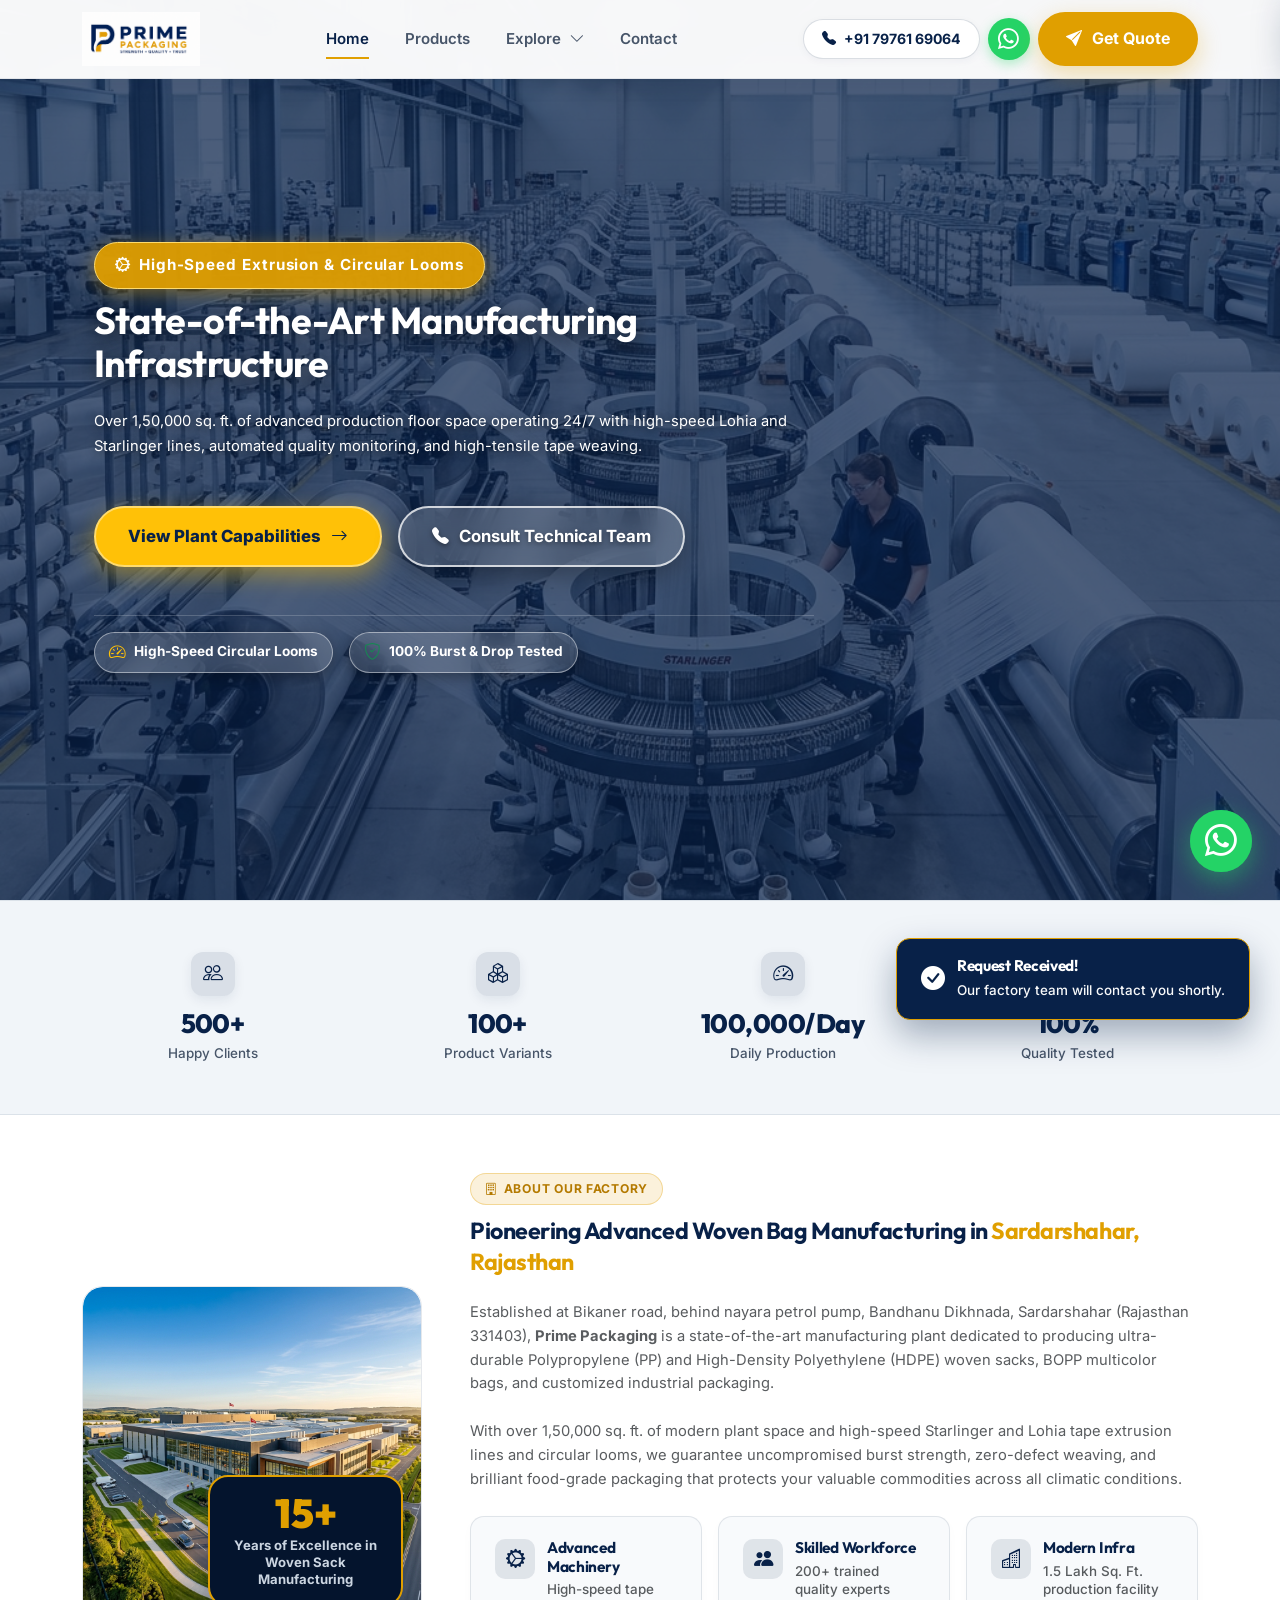
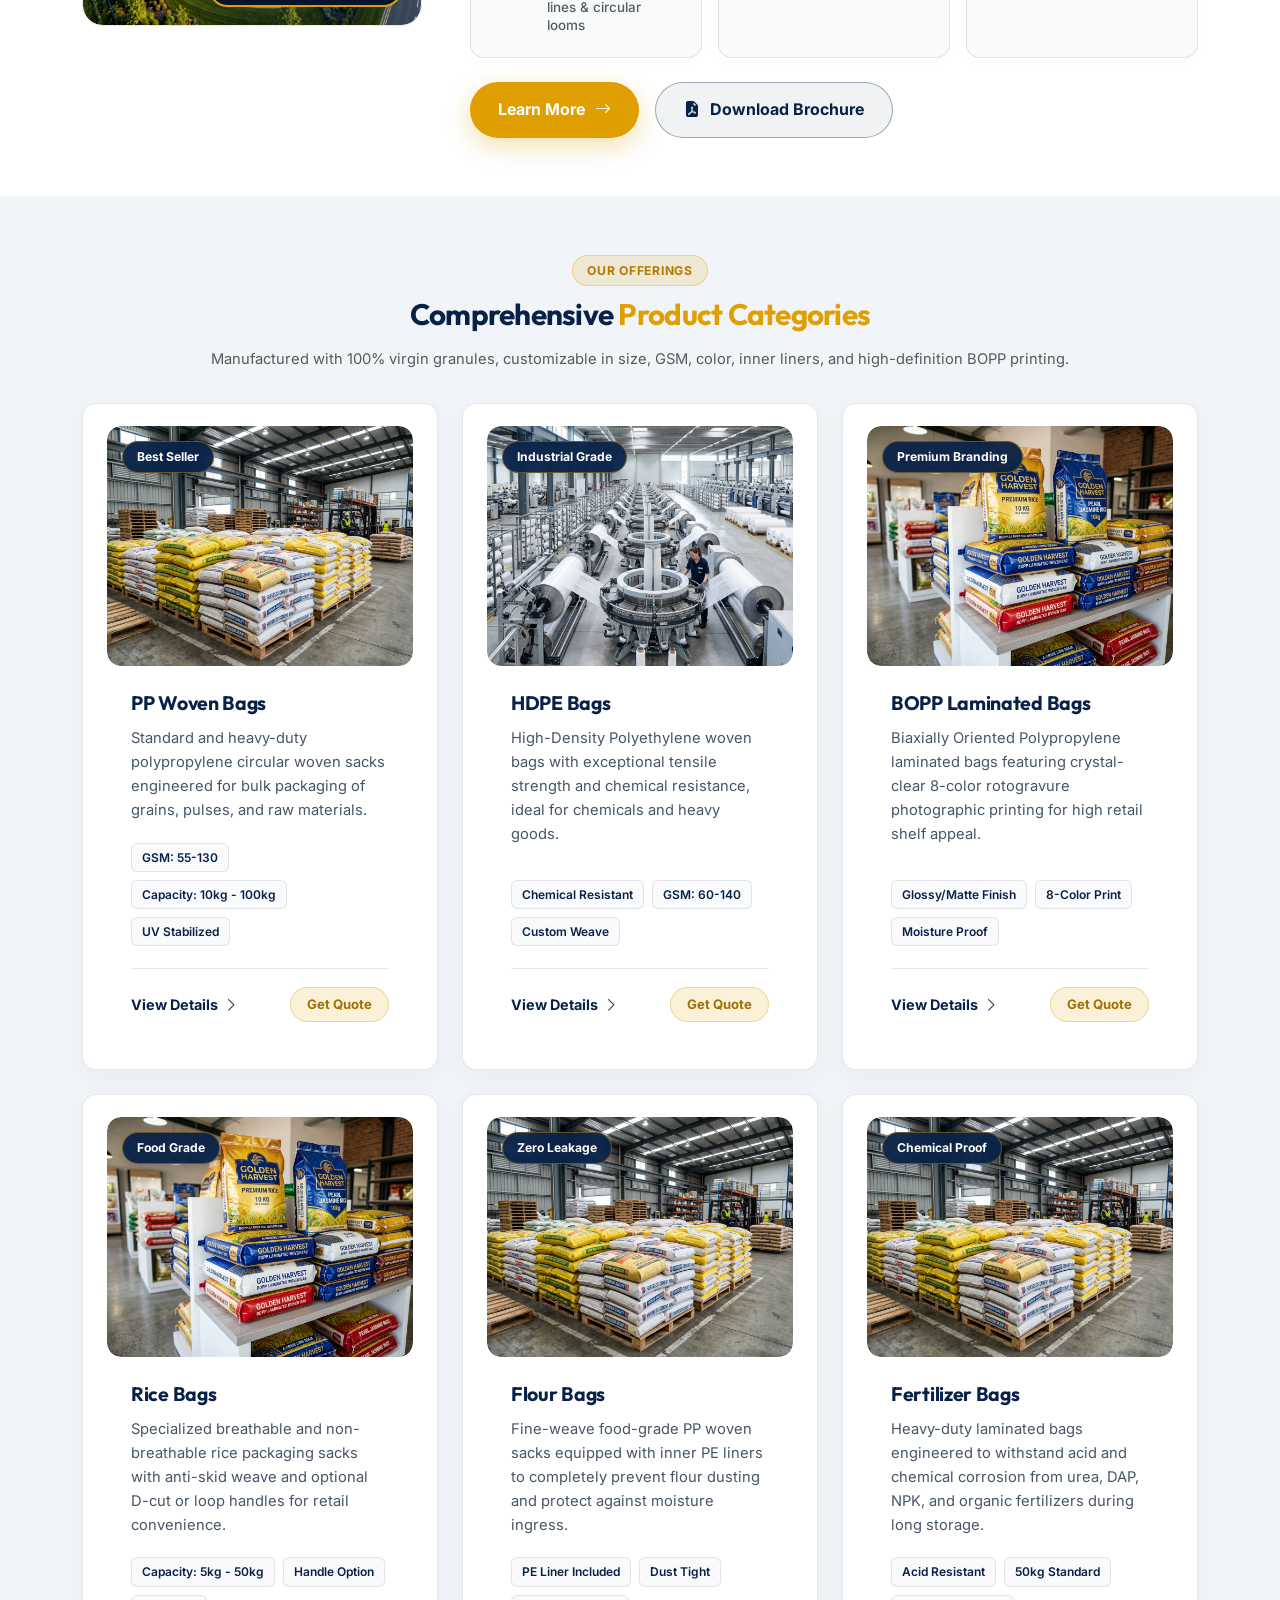
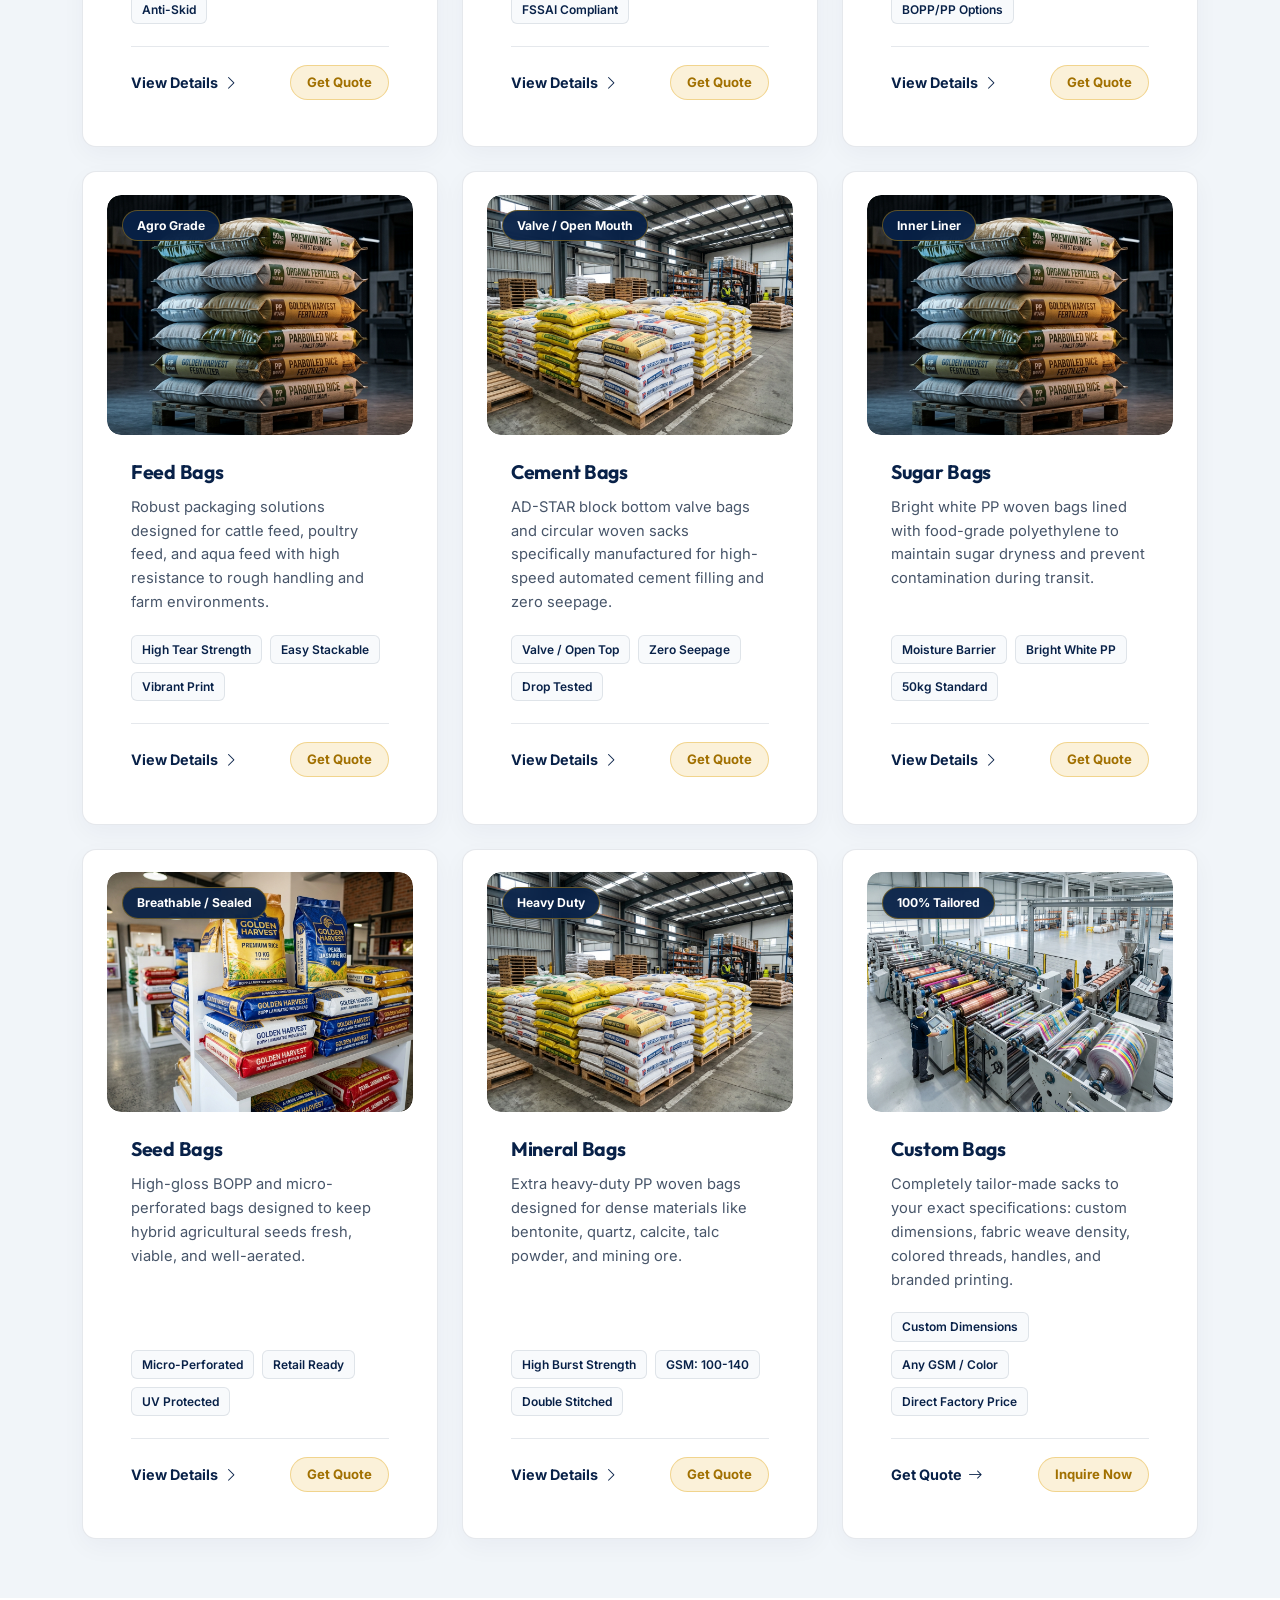
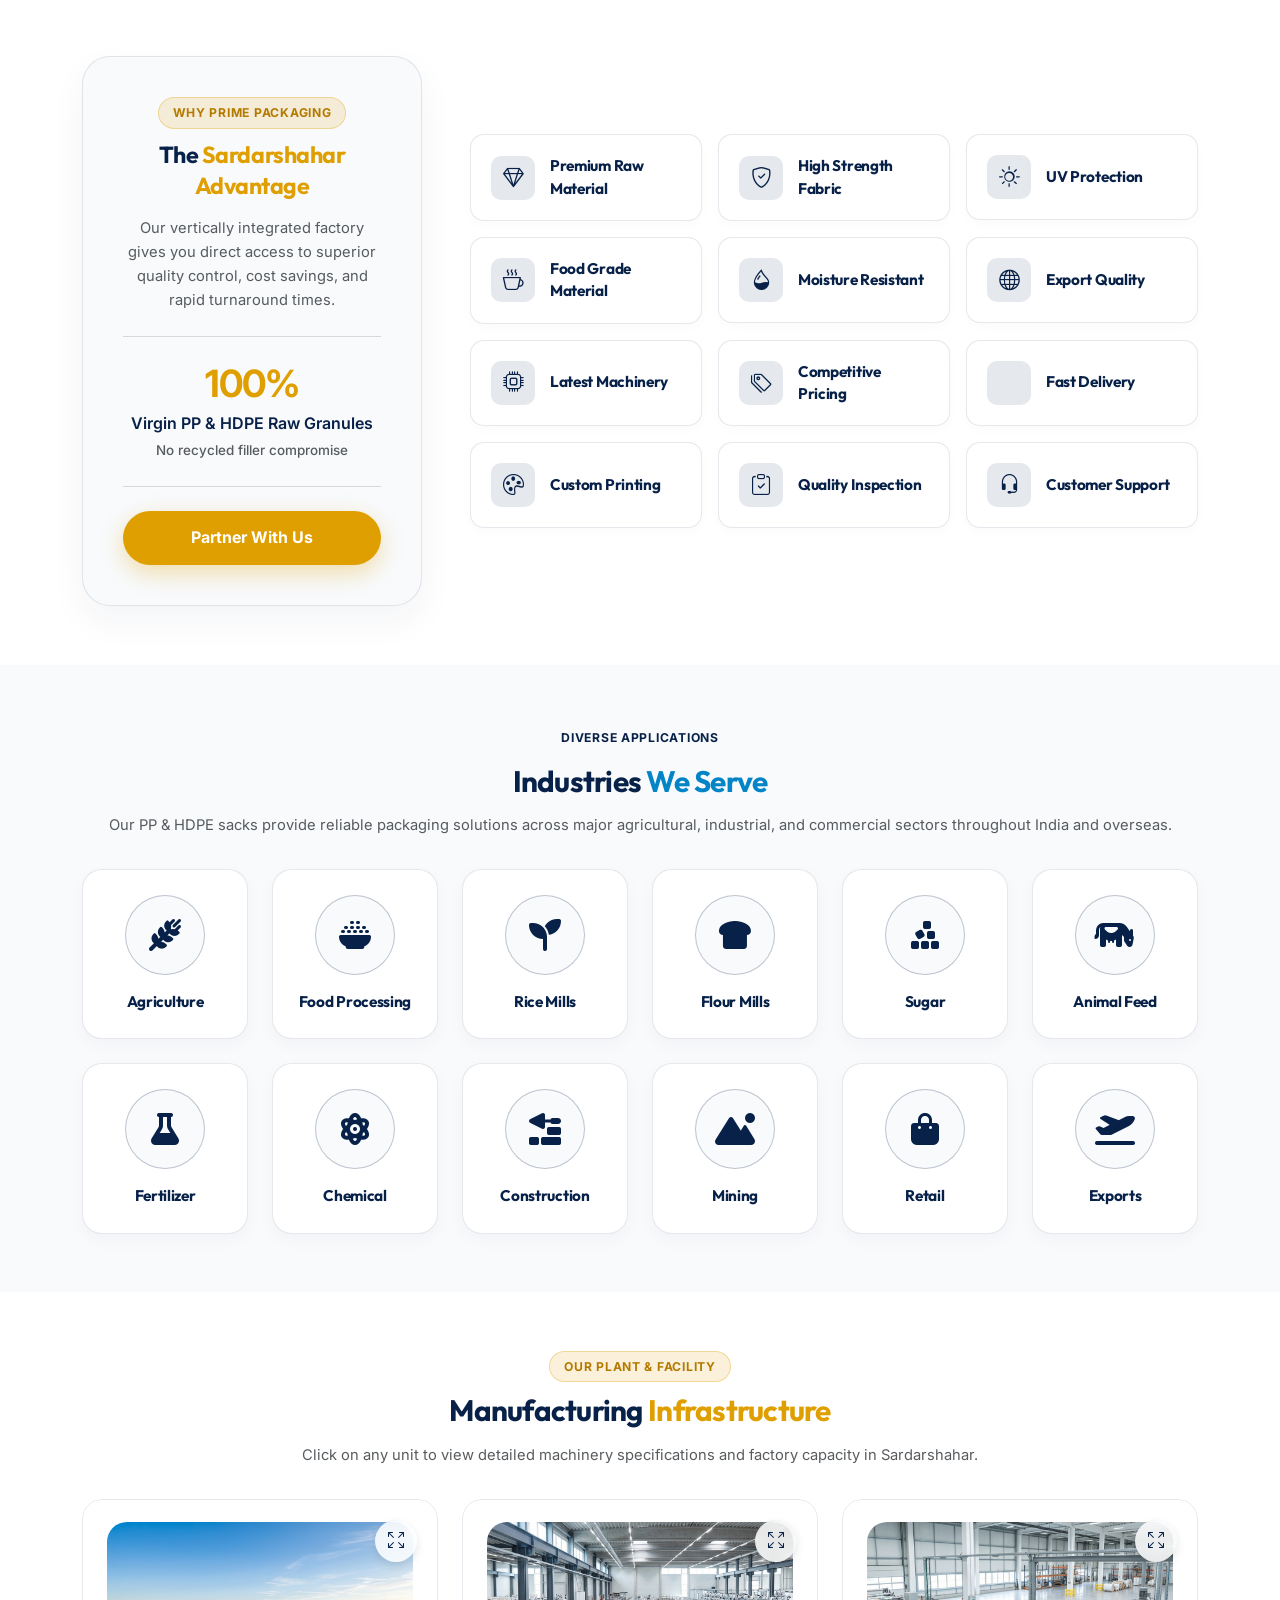
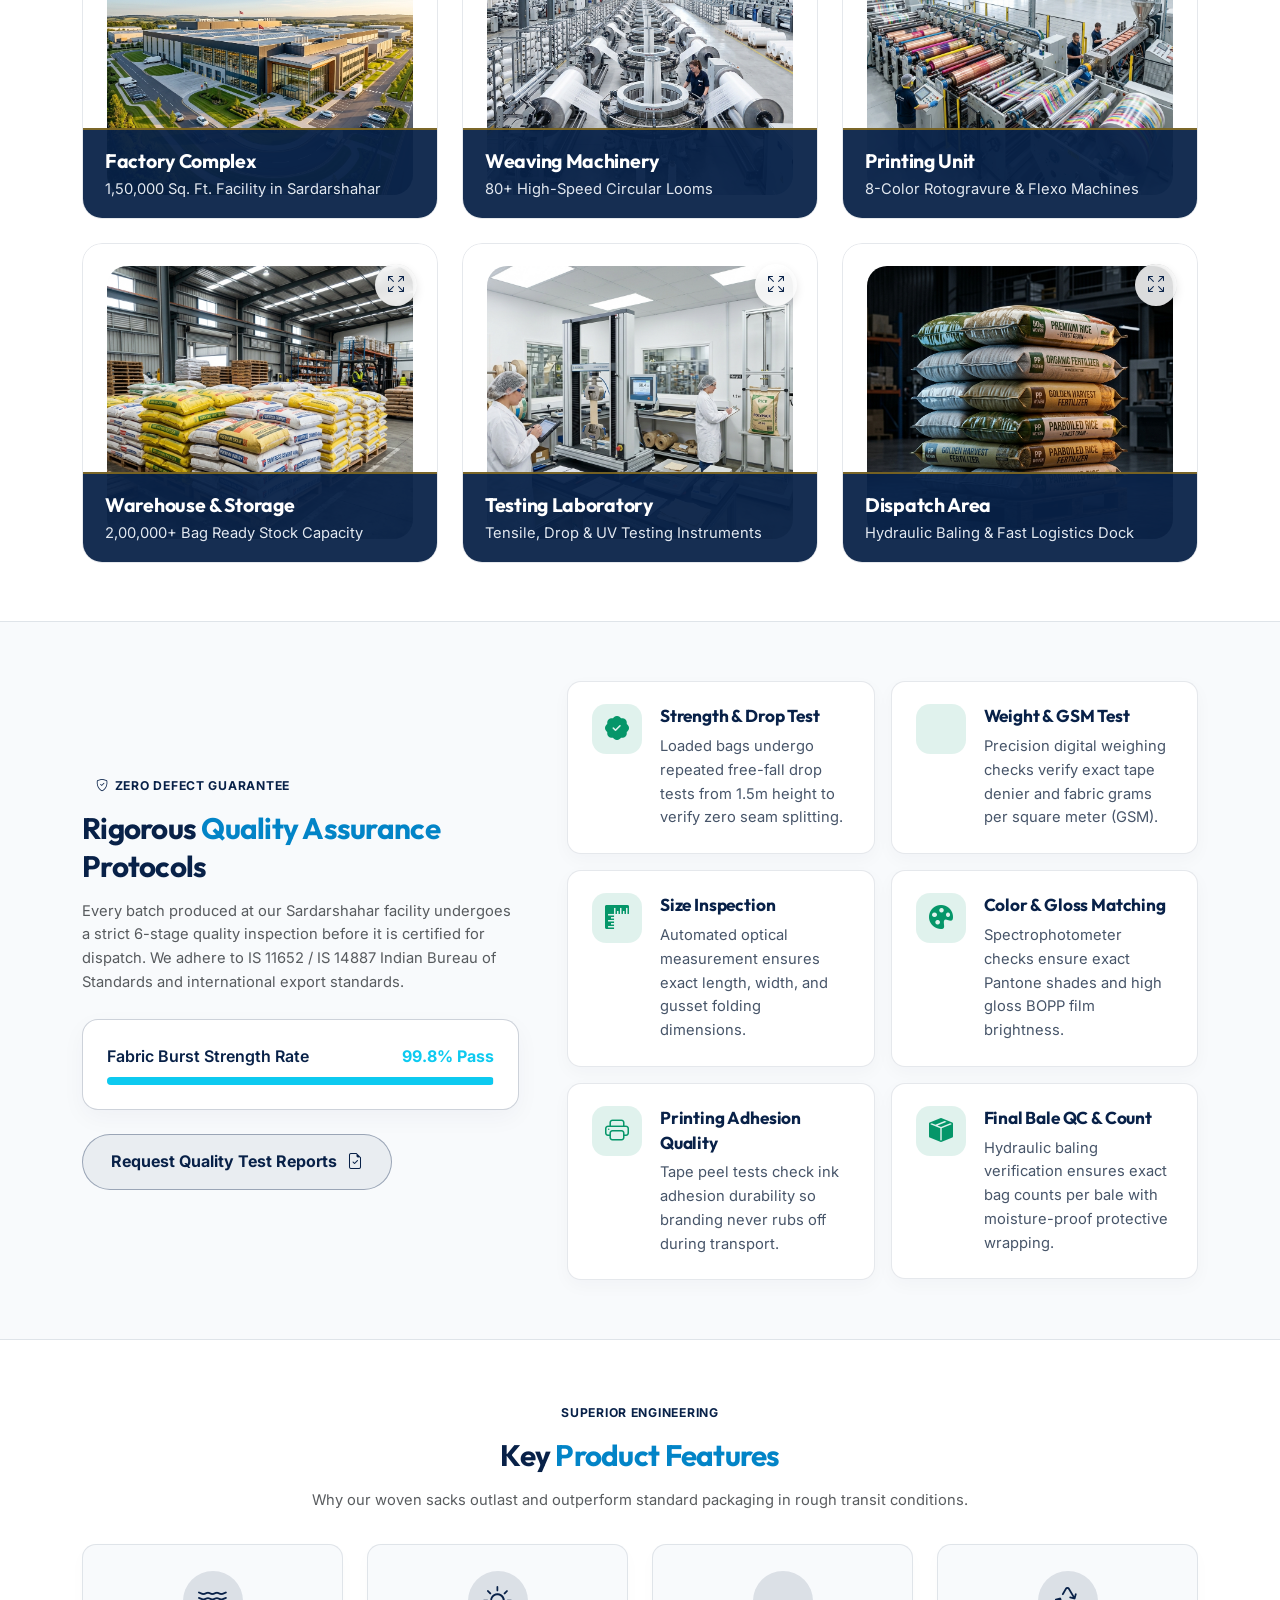
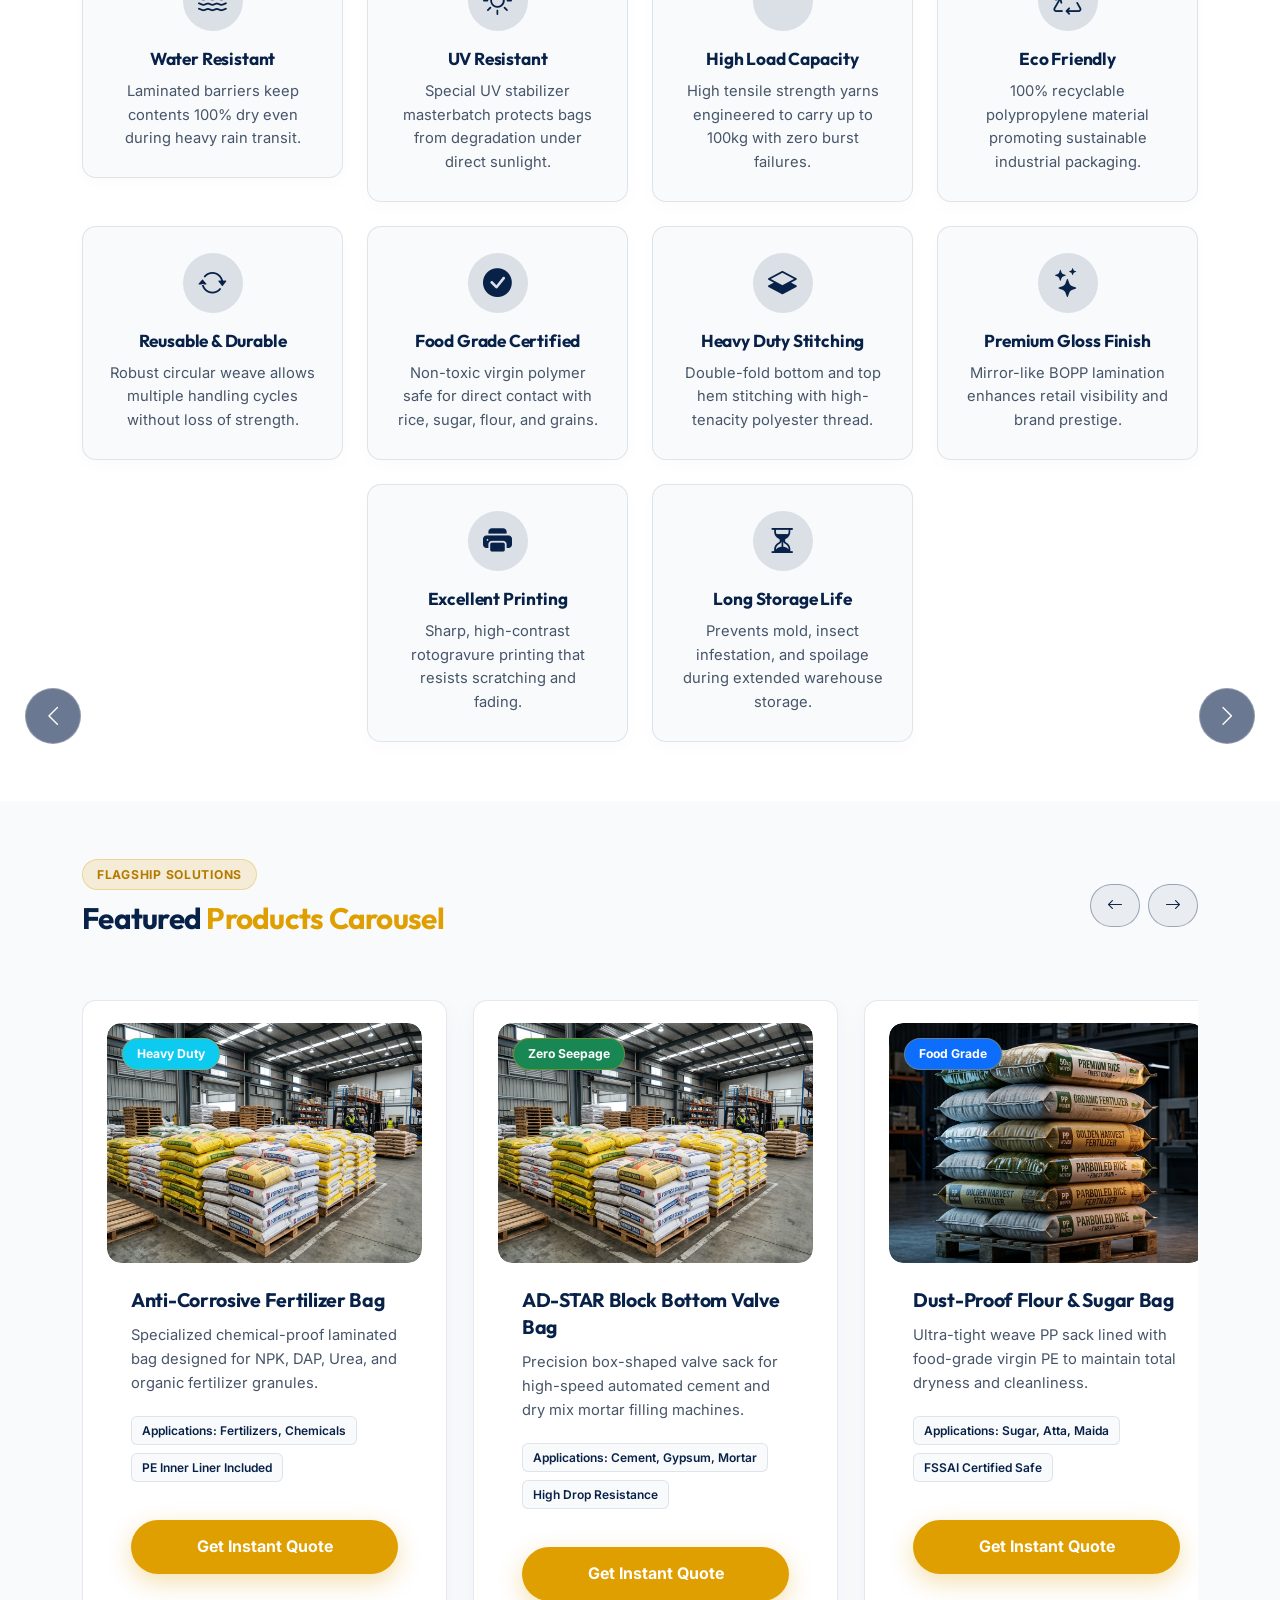
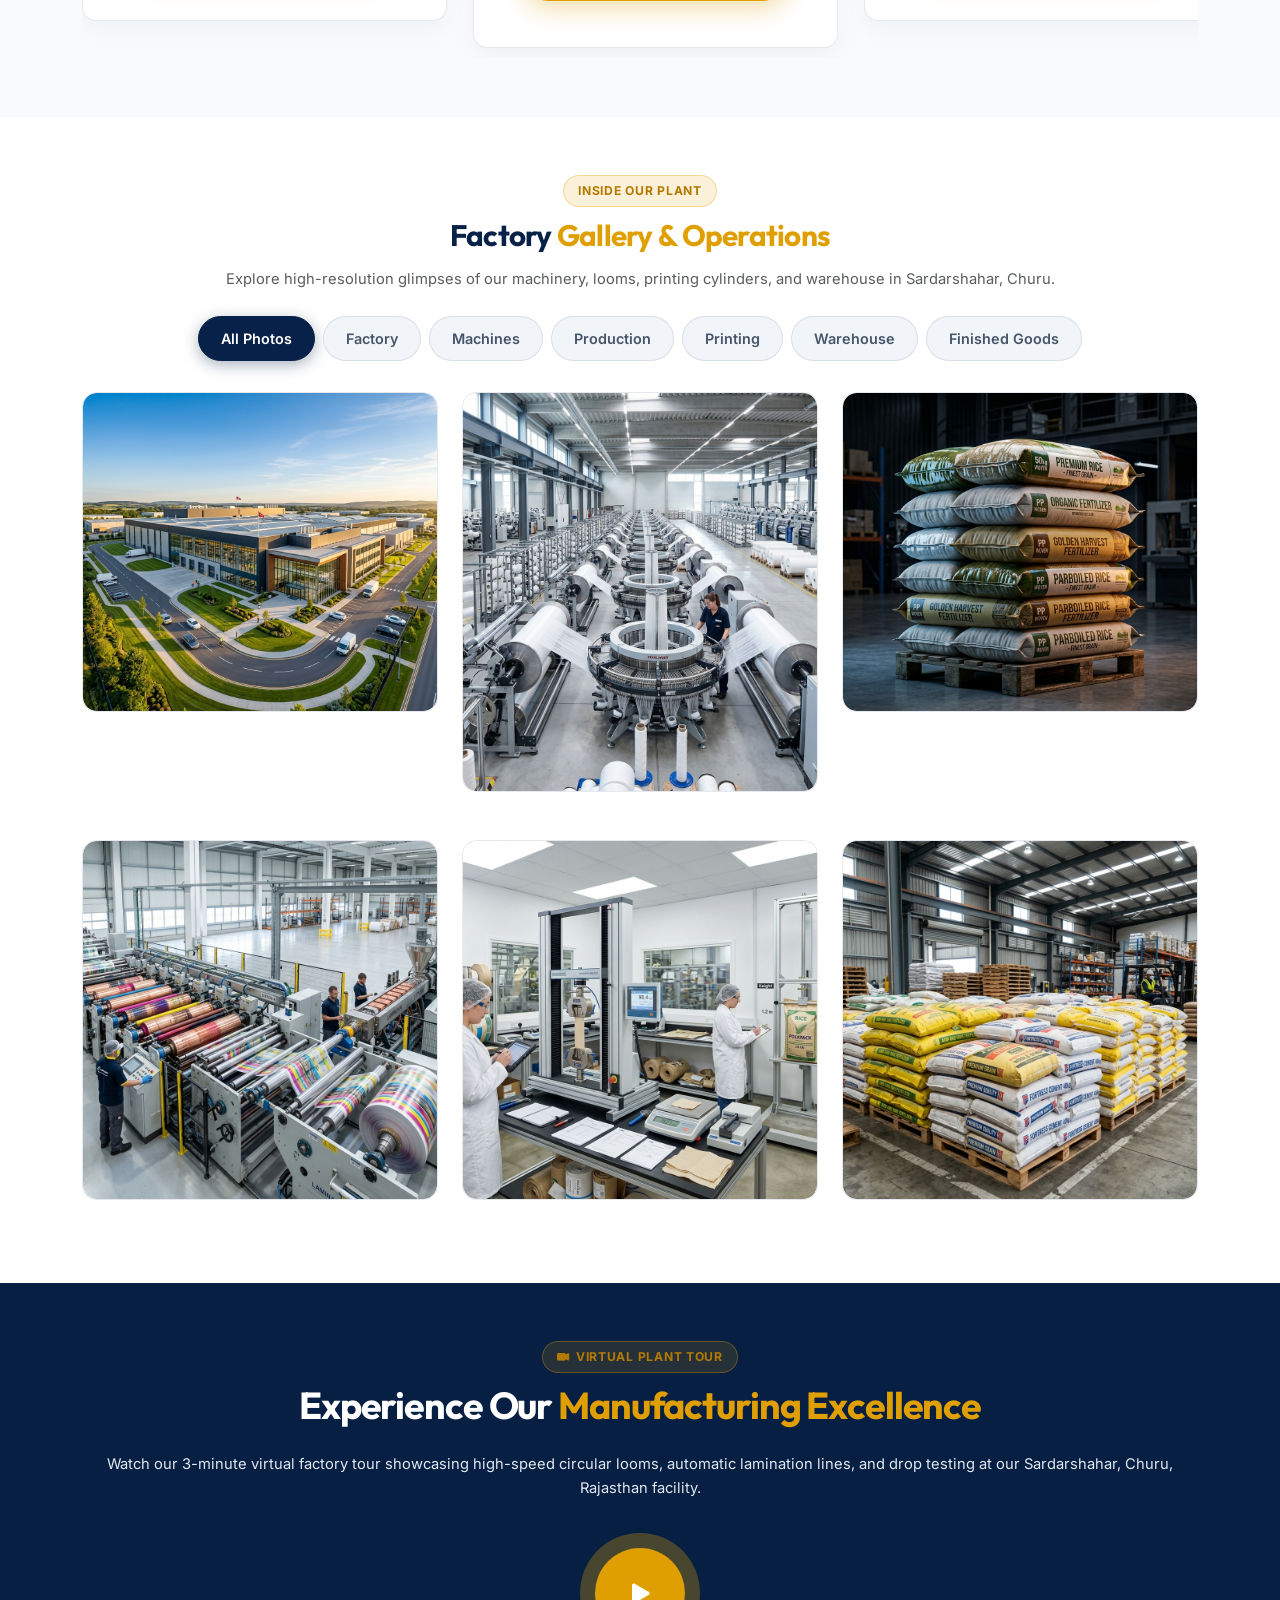
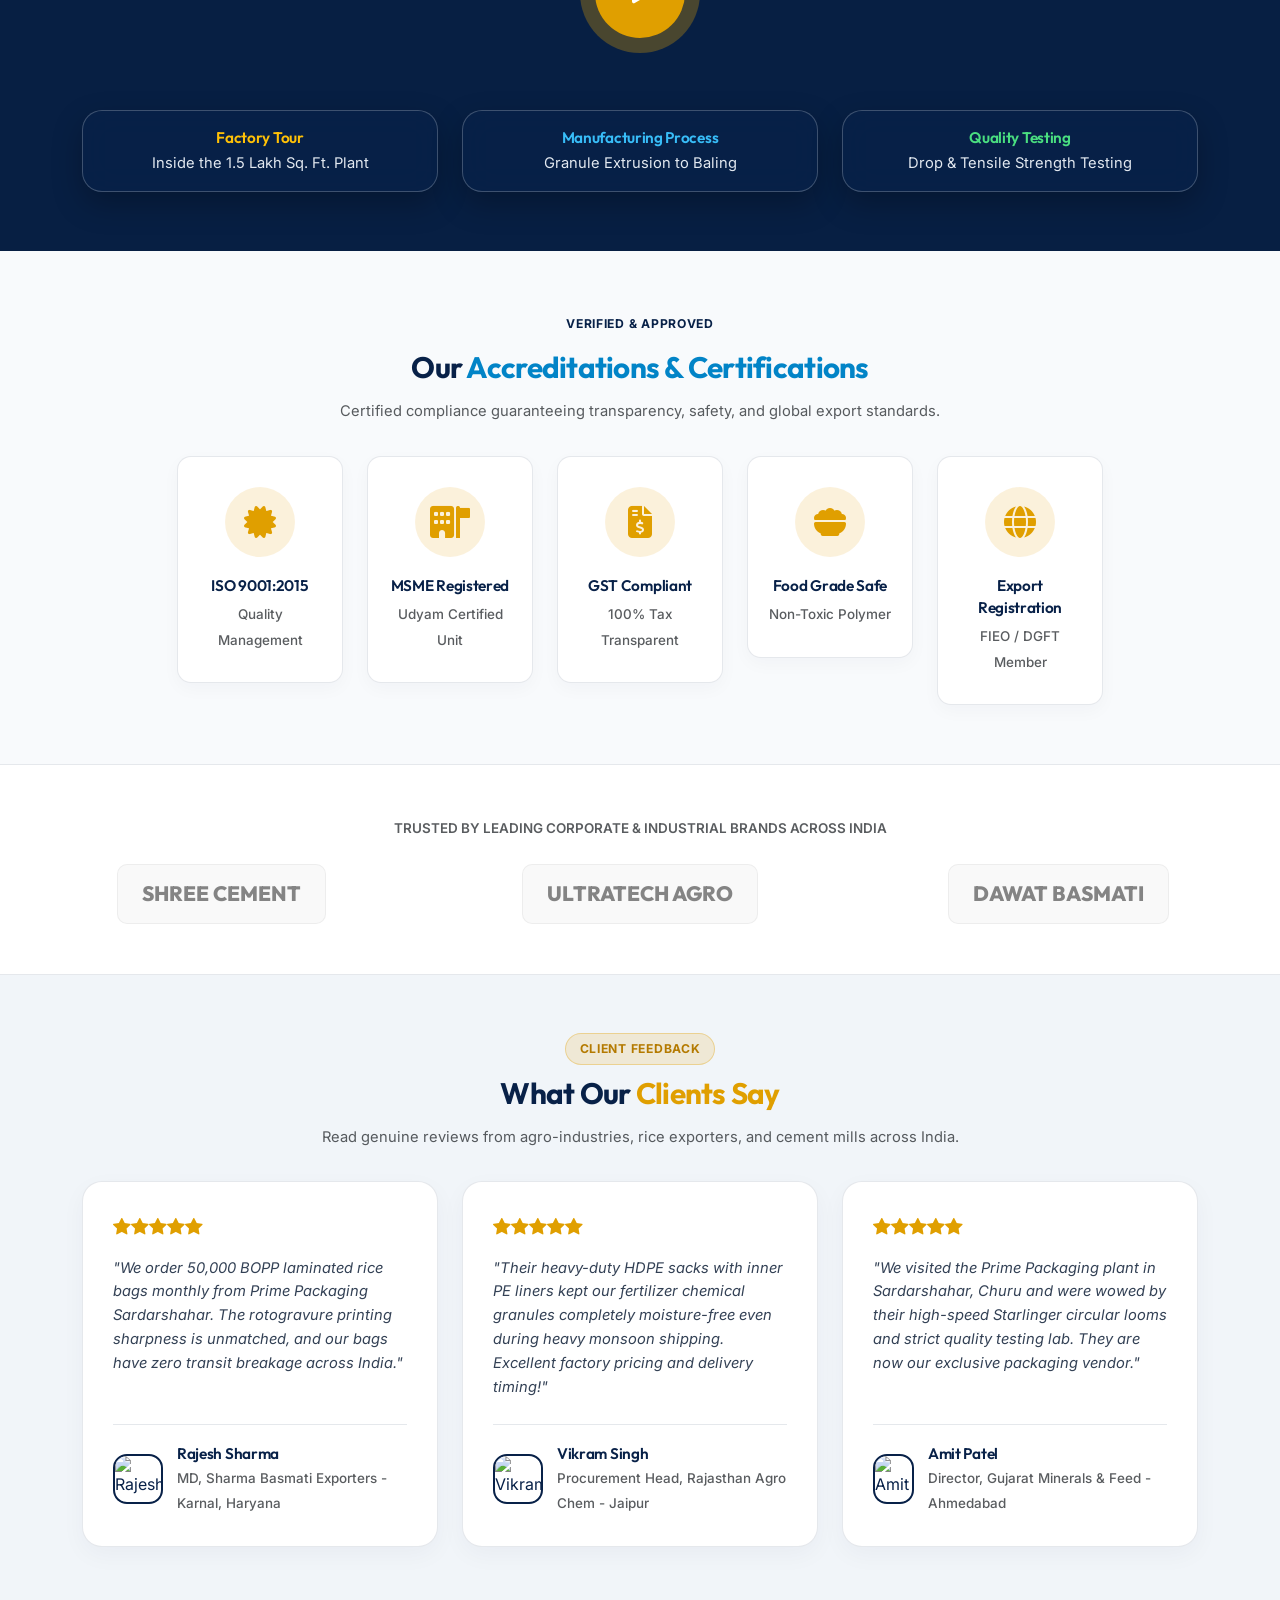
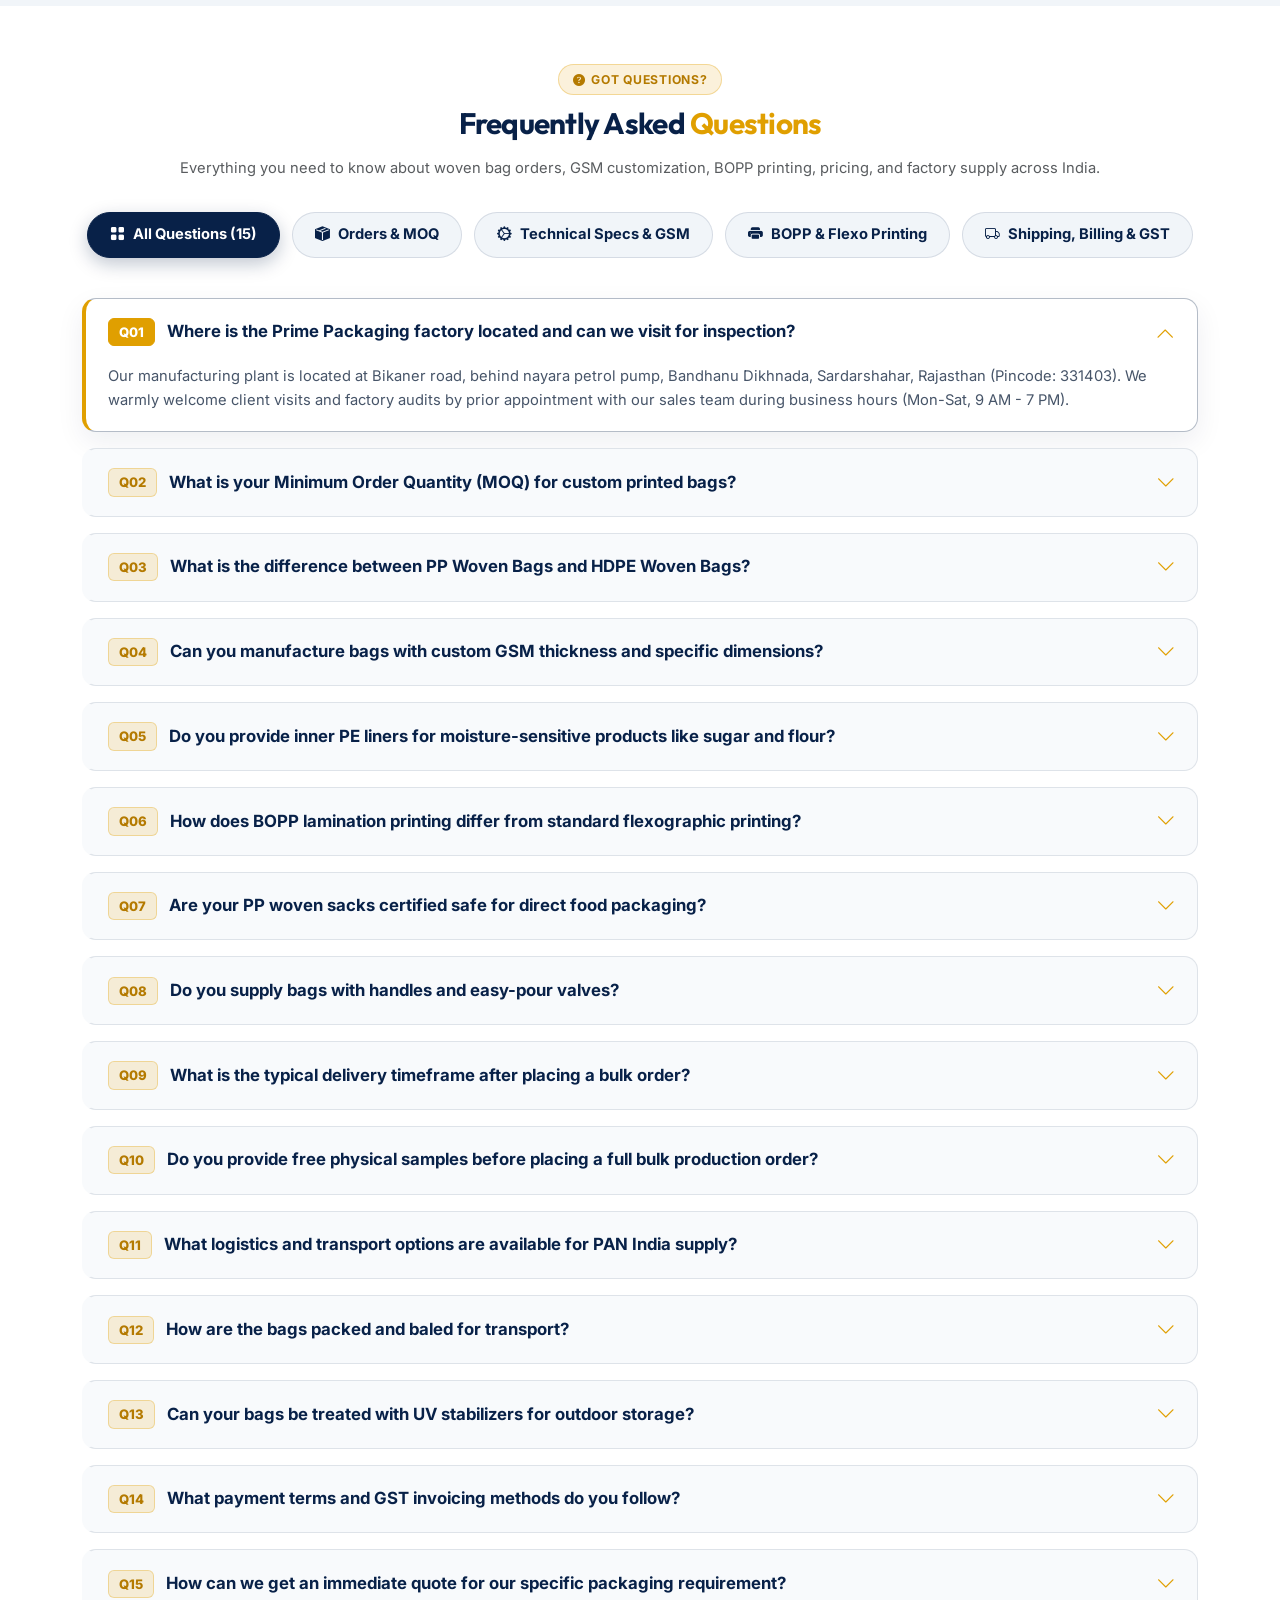
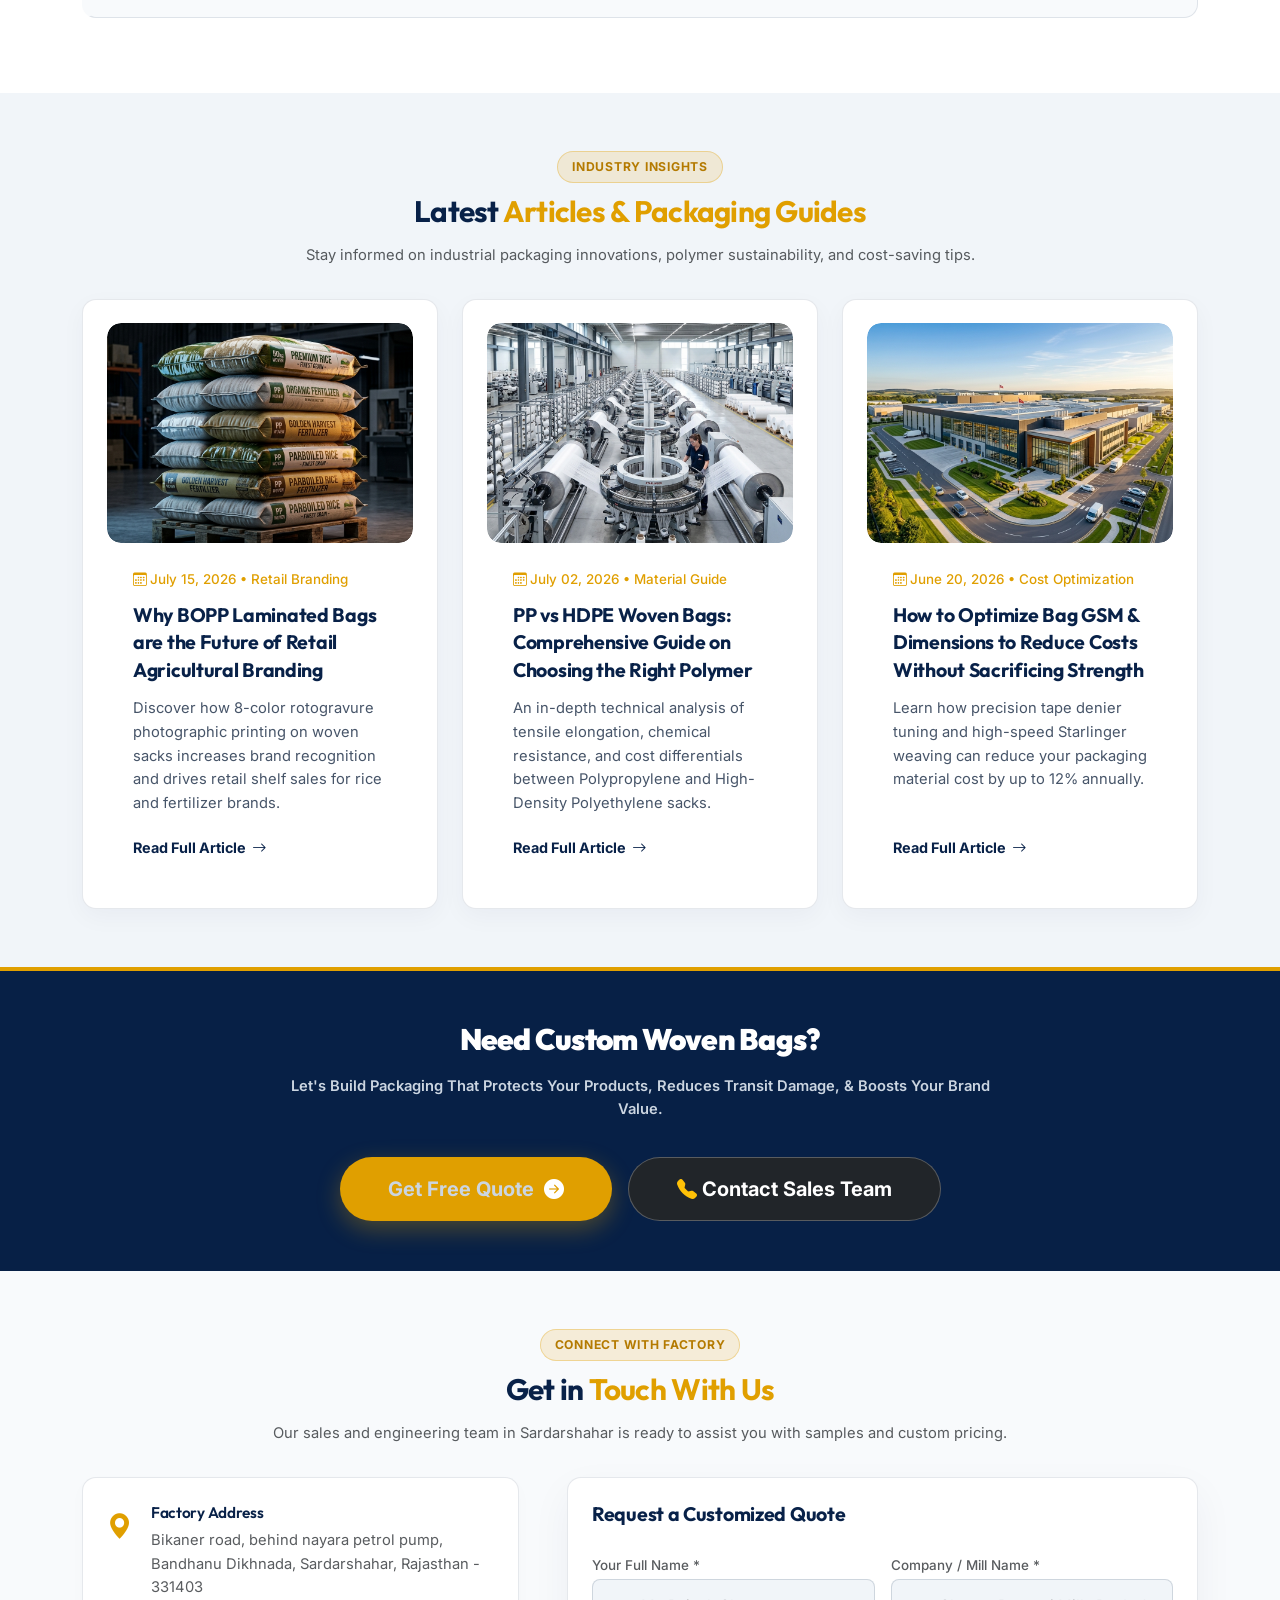
==== commit d7ec8319: "Remove specific stats and delete manufacturing process section" ====
--- a/index.html
+++ b/index.html
@@ -43,7 +43,7 @@
             <a href="#about" class="dropdown-item-custom">
               <i class="bi bi-building text-warning me-2"></i> About Us
             </a>
-            <a href="#manufacturing" class="dropdown-item-custom">
+            <a href="#infrastructure" class="dropdown-item-custom">
               <i class="bi bi-gear-wide-connected text-primary me-2"></i> Manufacturing Plant
             </a>
             <a href="#quality" class="dropdown-item-custom">
@@ -180,7 +180,7 @@
                 Over 1,50,000 sq. ft. of advanced production floor space operating 24/7 with high-speed Lohia and Starlinger lines, automated quality monitoring, and high-tensile tape weaving.
               </p>
               <div class="d-flex flex-wrap gap-3">
-                <a href="#manufacturing" class="btn-amber">
+                <a href="#infrastructure" class="btn-amber">
                   <span>View Plant Capabilities</span>
                   <i class="bi bi-arrow-right"></i>
                 </a>
@@ -271,15 +271,7 @@
     <div class="container">
       <div class="row g-4 justify-content-center">
         
-        <div class="col-6 col-md-4 col-lg-2">
-          <div class="stat-item">
-            <div class="stat-icon"><i class="bi bi-calendar-check"></i></div>
-            <div class="stat-number" data-target="15" data-suffix="+">0+</div>
-            <div class="stat-label">Years Experience</div>
-          </div>
-        </div>
-
-        <div class="col-6 col-md-4 col-lg-2">
+        <div class="col-6 col-md-6 col-lg-3">
           <div class="stat-item">
             <div class="stat-icon"><i class="bi bi-people"></i></div>
             <div class="stat-number" data-target="500" data-suffix="+">0+</div>
@@ -287,7 +279,7 @@
           </div>
         </div>
 
-        <div class="col-6 col-md-4 col-lg-2">
+        <div class="col-6 col-md-6 col-lg-3">
           <div class="stat-item">
             <div class="stat-icon"><i class="bi bi-boxes"></i></div>
             <div class="stat-number" data-target="100" data-suffix="+">0+</div>
@@ -295,15 +287,7 @@
           </div>
         </div>
 
-        <div class="col-6 col-md-4 col-lg-2">
-          <div class="stat-item">
-            <div class="stat-icon"><i class="bi bi-map"></i></div>
-            <div class="stat-number" data-target="20" data-suffix="+">0+</div>
-            <div class="stat-label">States Supplied</div>
-          </div>
-        </div>
-
-        <div class="col-6 col-md-4 col-lg-2">
+        <div class="col-6 col-md-6 col-lg-3">
           <div class="stat-item">
             <div class="stat-icon"><i class="bi bi-speedometer2"></i></div>
             <div class="stat-number" data-target="100000" data-suffix="/Day">0</div>
@@ -311,7 +295,7 @@
           </div>
         </div>
 
-        <div class="col-6 col-md-4 col-lg-2">
+        <div class="col-6 col-md-6 col-lg-3">
           <div class="stat-item">
             <div class="stat-icon"><i class="bi bi-shield-check"></i></div>
             <div class="stat-number" data-target="100" data-suffix="%">0%</div>
@@ -925,127 +909,9 @@
   </section>
 
   <!-- =========================================================================
-       8. MANUFACTURING PROCESS TIMELINE (HORIZONTAL)
-       ========================================================================= -->
-  <section id="manufacturing" class="process-section section-padding">
-    <div class="container">
-      <div class="text-center max-w-700 mx-auto mb-5">
-        <div class="badge-amber mb-2">Step-by-Step Workflow</div>
-        <h2 class="display-5 fw-bold mb-3">Manufacturing <span class="text-gradient-amber">Process Timeline</span></h2>
-        <p class="text-muted">
-          Precision engineering from virgin polymer granules to final baled dispatch at our Rajasthan plant.
-        </p>
-      </div>
-
-      <div class="process-grid">
-        <!-- Step 1 -->
-        <div class="process-card">
-          <span class="process-step-badge">Step 01</span>
-          <div class="process-icon-box">
-            <i class="fa-solid fa-boxes-packing"></i>
-          </div>
-          <h5 class="process-card-title">Raw Material</h5>
-          <p class="process-card-desc">Virgin PP & HDPE granules inspection and precise masterbatch dosing.</p>
-        </div>
-
-        <!-- Step 2 -->
-        <div class="process-card">
-          <span class="process-step-badge">Step 02</span>
-          <div class="process-icon-box">
-            <i class="fa-solid fa-gears"></i>
-          </div>
-          <h5 class="process-card-title">Extrusion</h5>
-          <p class="process-card-desc">High-speed tape lines stretching high-tensile, uniform flat yarns.</p>
-        </div>
-
-        <!-- Step 3 -->
-        <div class="process-card">
-          <span class="process-step-badge">Step 03</span>
-          <div class="process-icon-box">
-            <i class="fa-solid fa-scroll"></i>
-          </div>
-          <h5 class="process-card-title">Weaving</h5>
-          <p class="process-card-desc">6 & 8 shuttle circular looms weaving seamless, high-strength fabric tubes.</p>
-        </div>
-
-        <!-- Step 4 -->
-        <div class="process-card">
-          <span class="process-step-badge">Step 04</span>
-          <div class="process-icon-box">
-            <i class="fa-solid fa-layer-group"></i>
-          </div>
-          <h5 class="process-card-title">Lamination</h5>
-          <p class="process-card-desc">BOPP film & PE extrusion coating ensuring 100% moisture barrier.</p>
-        </div>
-
-        <!-- Step 5 -->
-        <div class="process-card">
-          <span class="process-step-badge">Step 05</span>
-          <div class="process-icon-box">
-            <i class="fa-solid fa-print"></i>
-          </div>
-          <h5 class="process-card-title">Printing</h5>
-          <p class="process-card-desc">Up to 8-color HD rotogravure & roll-to-roll flexo precision printing.</p>
-        </div>
-
-        <!-- Step 6 -->
-        <div class="process-card">
-          <span class="process-step-badge">Step 06</span>
-          <div class="process-icon-box">
-            <i class="fa-solid fa-scissors"></i>
-          </div>
-          <h5 class="process-card-title">Cutting</h5>
-          <p class="process-card-desc">Automated heat & ultrasonic cutting to prevent any thread fraying.</p>
-        </div>
-
-        <!-- Step 7 -->
-        <div class="process-card">
-          <span class="process-step-badge">Step 07</span>
-          <div class="process-icon-box">
-            <i class="fa-solid fa-ruler-combined"></i>
-          </div>
-          <h5 class="process-card-title">Stitching</h5>
-          <p class="process-card-desc">Heavy-duty double-fold bottom & top hem industrial stitching.</p>
-        </div>
-
-        <!-- Step 8 -->
-        <div class="process-card">
-          <span class="process-step-badge">Step 08</span>
-          <div class="process-icon-box">
-            <i class="fa-solid fa-magnifying-glass-chart"></i>
-          </div>
-          <h5 class="process-card-title">Inspection</h5>
-          <p class="process-card-desc">Drop test, tensile breaking strength, and strict zero-defect lab checks.</p>
-        </div>
-
-        <!-- Step 9 -->
-        <div class="process-card">
-          <span class="process-step-badge">Step 09</span>
-          <div class="process-icon-box">
-            <i class="fa-solid fa-dolly"></i>
-          </div>
-          <h5 class="process-card-title">Bale Packing</h5>
-          <p class="process-card-desc">Hydraulic bale pressing into tight, secure bales of 500/1000 bags.</p>
-        </div>
-
-        <!-- Step 10 -->
-        <div class="process-card">
-          <span class="process-step-badge">Step 10</span>
-          <div class="process-icon-box">
-            <i class="fa-solid fa-truck-ramp-box"></i>
-          </div>
-          <h5 class="process-card-title">Rapid Dispatch</h5>
-          <p class="process-card-desc">Direct factory logistics from Sardarshahar across all 20+ states in India.</p>
-        </div>
-      </div>
-
-    </div>
-  </section>
-
-  <!-- =========================================================================
        9. MANUFACTURING INFRASTRUCTURE (GRID LAYOUT WITH POPUP)
        ========================================================================= -->
-  <section class="infra-section section-padding">
+  <section id="infrastructure" class="infra-section section-padding">
     <div class="container">
       <div class="text-center max-w-700 mx-auto mb-5">
         <div class="badge-amber mb-2">Our Plant & Facility</div>
@@ -2138,7 +2004,7 @@
           <h5 class="footer-title text-white">Quick Links</h5>
           <ul class="footer-links">
             <li><a href="#about">About Sardarshahar Factory</a></li>
-            <li><a href="#manufacturing">Manufacturing Process Timeline</a></li>
+            <li><a href="#infrastructure">Manufacturing Infrastructure</a></li>
             <li><a href="#quality">Quality Assurance & Lab Testing</a></li>
             <li><a href="#gallery">Plant & Operations Gallery</a></li>
             <li><a href="#industries">Industries We Serve</a></li>
--- a/style.css
+++ b/style.css
@@ -111,21 +111,24 @@
 }
 
 .text-gradient-amber {
-  background: linear-gradient(135deg, #e09f00 0%, #c48900 50%, #926400 100%);
-  -webkit-background-clip: text;
-  -webkit-text-fill-color: transparent;
+  color: #e09f00 !important;
+  background: none !important;
+  -webkit-background-clip: border-box !important;
+  -webkit-text-fill-color: #e09f00 !important;
 }
 
 .text-gradient-navy {
-  background: linear-gradient(135deg, #082148 0%, #113469 50%, #1b498f 100%);
-  -webkit-background-clip: text;
-  -webkit-text-fill-color: transparent;
+  color: #082148 !important;
+  background: none !important;
+  -webkit-background-clip: border-box !important;
+  -webkit-text-fill-color: #082148 !important;
 }
 
 .text-gradient-cyan {
-  background: linear-gradient(135deg, #082148 0%, #113469 50%, #1b498f 100%);
-  -webkit-background-clip: text;
-  -webkit-text-fill-color: transparent;
+  color: #0284c7 !important;
+  background: none !important;
+  -webkit-background-clip: border-box !important;
+  -webkit-text-fill-color: #0284c7 !important;
 }
 
 .badge-amber {
@@ -176,7 +179,7 @@
 
 /* Glowing & Solid Buttons */
 .btn-amber {
-  background: linear-gradient(135deg, #e09f00 0%, #c48900 100%);
+  background: #e09f00;
   color: #ffffff !important;
   font-weight: 700;
   padding: 14px 28px;
@@ -191,14 +194,14 @@
 }
 
 .btn-amber:hover {
-  background: linear-gradient(135deg, #f5b014 0%, #e09f00 100%);
+  background: #c48900;
   box-shadow: 0 12px 32px rgba(224, 159, 0, 0.5);
   transform: translateY(-2px);
   color: #ffffff !important;
 }
 
 .btn-navy {
-  background: linear-gradient(135deg, var(--navy-blue) 0%, var(--navy-dark) 100%);
+  background: var(--navy-dark);
   color: #ffffff !important;
   font-weight: 700;
   padding: 14px 28px;
@@ -213,7 +216,7 @@
 }
 
 .btn-navy:hover {
-  background: linear-gradient(135deg, var(--navy-light) 0%, var(--navy-blue) 100%);
+  background: var(--navy-blue);
   box-shadow: 0 12px 32px rgba(8, 33, 72, 0.45);
   transform: translateY(-2px);
   color: #ffffff !important;
@@ -587,8 +590,7 @@
   left: 0;
   width: 100%;
   height: 100%;
-  background: linear-gradient(90deg, rgba(8, 33, 72, 0.88) 0%, rgba(8, 33, 72, 0.7) 55%, rgba(8, 33, 72, 0.25) 100%),
-              linear-gradient(180deg, rgba(8, 33, 72, 0.35) 0%, transparent 40%, rgba(8, 33, 72, 0.65) 100%);
+  background: rgba(8, 33, 72, 0.72);
   z-index: 2;
 }
 
@@ -634,10 +636,11 @@
   display: inline-flex !important;
   align-items: center !important;
   gap: 8px !important;
+  text-transform: capitalize !important;
 }
 
 .fs-slide .btn-amber {
-  background: linear-gradient(135deg, #ffc107 0%, #e09f00 100%) !important;
+  background: #ffc107 !important;
   color: #082148 !important; /* Royal Navy text on bright gold button for maximum legibility */
   font-weight: 800 !important;
   font-size: 1.05rem !important;
@@ -648,7 +651,7 @@
 }
 
 .fs-slide .btn-amber:hover {
-  background: linear-gradient(135deg, #ffdb6d 0%, #ffc107 100%) !important;
+  background: #e09f00 !important;
   color: #082148 !important;
   transform: translateY(-3px) !important;
   box-shadow: 0 12px 32px rgba(255, 193, 7, 0.65) !important;
@@ -772,10 +775,15 @@
 
 /* Responsive Breakpoints & Fluid Viewport Scaling for Full Screen Banner Slider (#banner-fullscreen) */
 @media (max-width: 1199px) {
-  .fs-slide-title { font-size: clamp(2.4rem, 4.2vw, 3.2rem); line-height: 1.18; }
-  .fs-slide-subtitle { font-size: clamp(1rem, 1.8vw, 1.15rem); line-height: 1.6; }
-}
-
+  .fs-slide-title { font-size: clamp(2.2rem, 4vw, 3.1rem) !important; line-height: 1.18 !important; }
+  .fs-slide-subtitle { font-size: clamp(0.98rem, 1.7vw, 1.15rem) !important; line-height: 1.55 !important; }
+  .fs-slide .row {
+    padding-top: clamp(80px, 10vh, 95px) !important;
+    padding-bottom: clamp(65px, 8vh, 85px) !important;
+  }
+}
+
+/* 📱 Tablet & iPad Viewport Master Fit (`768px` to `991px`) */
 @media (max-width: 991px) {
   .fullscreen-slider-section,
   .fs-slides-container,
@@ -786,41 +794,52 @@
     height: auto !important;
   }
   .fs-slide .row {
-    padding-top: clamp(85px, 12vh, 110px) !important;
-    padding-bottom: clamp(70px, 10vh, 95px) !important;
+    padding-top: clamp(72px, 9.5vh, 90px) !important;
+    padding-bottom: clamp(55px, 7.5vh, 75px) !important;
   }
   .fs-slide-title { 
-    font-size: clamp(2rem, 5.2vw, 2.65rem) !important; 
+    font-size: clamp(1.8rem, 4.5vw, 2.45rem) !important; 
     line-height: 1.2 !important; 
-    margin-bottom: clamp(0.8rem, 2vw, 1.3rem) !important; 
+    margin-bottom: clamp(0.6rem, 1.8vh, 1rem) !important; 
   }
   .fs-slide-subtitle { 
-    font-size: clamp(0.95rem, 2.2vw, 1.1rem) !important; 
-    line-height: 1.58 !important; 
+    font-size: clamp(0.92rem, 2.1vw, 1.05rem) !important; 
+    line-height: 1.54 !important; 
     max-width: 100% !important; 
-    margin-bottom: clamp(1.2rem, 3vw, 1.8rem) !important; 
+    margin-bottom: clamp(1rem, 2.5vh, 1.4rem) !important; 
   }
   .fs-slide .badge-amber { 
-    font-size: clamp(0.78rem, 1.8vw, 0.92rem) !important; 
-    padding: clamp(6px, 1.2vw, 8px) clamp(12px, 2.5vw, 18px) !important; 
-    margin-bottom: clamp(0.75rem, 2vw, 1rem) !important; 
-  }
-  .fs-arrow { width: 44px; height: 44px; font-size: 1.2rem; }
-  .fs-arrow-prev { left: 12px; }
-  .fs-arrow-next { right: 12px; }
+    font-size: clamp(0.76rem, 1.8vw, 0.88rem) !important; 
+    padding: clamp(5px, 1vh, 7px) clamp(12px, 2.2vw, 16px) !important; 
+    margin-bottom: clamp(0.6rem, 1.5vh, 0.9rem) !important; 
+  }
+  .fs-slide .d-flex.flex-wrap.gap-3:not(.border-top) {
+    gap: clamp(10px, 2vw, 14px) !important;
+  }
+  .fs-slide .btn-amber,
+  .fs-slide .btn-cyan-outline {
+    padding: clamp(11px, 2vh, 14px) clamp(20px, 3vw, 26px) !important;
+    font-size: clamp(0.92rem, 2vw, 1rem) !important;
+  }
+  .fs-arrow { width: 42px; height: 42px; font-size: 1.15rem; }
+  .fs-arrow-prev { left: 10px; }
+  .fs-arrow-next { right: 10px; }
   
-  /* Pad device highlights viewport adjustment */
+  /* Pad device highlights fitting */
   .fs-slide .border-top {
-    margin-top: clamp(1.2rem, 3vw, 1.8rem) !important;
-    padding-top: clamp(1rem, 2.5vw, 1.3rem) !important;
-    gap: clamp(8px, 1.8vw, 14px) !important;
+    margin-top: clamp(1rem, 2.5vh, 1.4rem) !important;
+    padding-top: clamp(0.8rem, 2vh, 1.1rem) !important;
+    gap: clamp(8px, 1.8vw, 12px) !important;
+    display: flex !important;
+    flex-wrap: wrap !important;
   }
   .fs-highlight-pill {
-    font-size: clamp(0.78rem, 1.6vw, 0.88rem) !important;
-    padding: clamp(5px, 1vw, 7px) clamp(10px, 2vw, 15px) !important;
-  }
-}
-
+    font-size: clamp(0.76rem, 1.6vw, 0.85rem) !important;
+    padding: clamp(5px, 1vh, 6px) clamp(10px, 2vw, 14px) !important;
+  }
+}
+
+/* 📱 Mobile & Small Tablet Viewport Master Fit (`max-width: 767px`) */
 @media (max-width: 767px) {
   .fullscreen-slider-section,
   .fs-slides-container,
@@ -830,64 +849,96 @@
     min-height: 100dvh !important;
     height: auto !important;
   }
+  /* Precise top and bottom padding so navigation is cleared and bottom controls/dots fit without scrolling */
   .fs-slide .row {
-    padding-top: clamp(80px, 14vh, 95px) !important;
-    padding-bottom: clamp(75px, 13vh, 95px) !important;
+    padding-top: clamp(68px, 9vh, 82px) !important;
+    padding-bottom: clamp(45px, 6vh, 62px) !important;
   }
   .fs-slide-title { 
-    font-size: clamp(1.68rem, 6.8vw, 2.15rem) !important; 
-    line-height: 1.24 !important; 
-    margin-bottom: clamp(0.75rem, 2.5vw, 1rem) !important; 
+    font-size: clamp(1.48rem, 5.8vw, 1.85rem) !important; 
+    line-height: 1.22 !important; 
+    margin-bottom: clamp(0.5rem, 1.5vh, 0.8rem) !important; 
   }
   .fs-slide-subtitle { 
-    font-size: clamp(0.88rem, 3.5vw, 0.98rem) !important; 
-    line-height: 1.54 !important; 
-    margin-bottom: clamp(1.1rem, 4vw, 1.5rem) !important; 
+    font-size: clamp(0.83rem, 3.2vw, 0.92rem) !important; 
+    line-height: 1.48 !important; 
+    margin-bottom: clamp(0.8rem, 2.2vh, 1.1rem) !important; 
   }
   .fs-slide .badge-amber { 
-    font-size: clamp(0.74rem, 3vw, 0.84rem) !important; 
-    padding: clamp(5px, 1.5vw, 7px) clamp(10px, 3vw, 14px) !important; 
-    margin-bottom: clamp(0.7rem, 2.5vw, 1rem) !important; 
+    font-size: clamp(0.72rem, 2.8vw, 0.82rem) !important; 
+    padding: clamp(4px, 1vh, 6px) clamp(10px, 2.8vw, 14px) !important; 
+    margin-bottom: clamp(0.5rem, 1.5vh, 0.75rem) !important; 
   }
   
-  /* Stack buttons neatly on mobile for easy thumb tapping with fluid padding */
+  /* Buttons arranged cleanly for thumb access without taking up huge vertical height */
   .fs-slide .d-flex.flex-wrap.gap-3:not(.border-top) {
-    flex-direction: column !important;
+    display: flex !important;
+    flex-direction: row !important;
+    flex-wrap: wrap !important;
     width: 100% !important;
-    gap: clamp(10px, 2.5vw, 13px) !important;
+    gap: clamp(8px, 2vw, 12px) !important;
   }
   .fs-slide .btn-amber,
   .fs-slide .btn-cyan-outline {
-    width: 100% !important;
+    flex: 1 1 calc(50% - 8px) !important;
+    min-width: 140px !important;
     justify-content: center !important;
     text-align: center !important;
-    padding: clamp(12px, 3vw, 15px) clamp(16px, 4vw, 22px) !important;
-    font-size: clamp(0.9rem, 3.5vw, 0.98rem) !important;
+    padding: clamp(10px, 1.8vh, 13px) clamp(12px, 3vw, 18px) !important;
+    font-size: clamp(0.84rem, 3.2vw, 0.92rem) !important;
   }
   
-  /* Highlights list stacked on mobile for full legibility */
+  /* Highlights list wraps in compact horizontal tags so it never forces vertical scrolling */
   .fs-slide .border-top {
-    margin-top: clamp(1.1rem, 3.5vw, 1.5rem) !important;
-    padding-top: clamp(0.9rem, 3vw, 1.2rem) !important;
+    margin-top: clamp(0.8rem, 2vh, 1.2rem) !important;
+    padding-top: clamp(0.7rem, 1.8vh, 1rem) !important;
     display: flex !important;
-    flex-direction: column !important;
-    align-items: stretch !important;
-    gap: clamp(8px, 2.2vw, 11px) !important;
+    flex-direction: row !important;
+    flex-wrap: wrap !important;
+    justify-content: flex-start !important;
+    gap: clamp(6px, 1.8vw, 9px) !important;
   }
   .fs-highlight-pill {
-    width: 100% !important;
+    width: auto !important;
     justify-content: flex-start !important;
-    font-size: clamp(0.76rem, 3.2vw, 0.85rem) !important;
-    padding: clamp(6px, 2vw, 8px) clamp(12px, 3.5vw, 15px) !important;
+    font-size: clamp(0.72rem, 2.8vw, 0.8rem) !important;
+    padding: clamp(4px, 1vh, 6px) clamp(10px, 2.5vw, 13px) !important;
   }
   .fs-arrow { display: none !important; }
-  .fs-dots { bottom: clamp(15px, 4vh, 22px) !important; }
-}
-
+  .fs-dots { bottom: clamp(12px, 2.5vh, 18px) !important; }
+}
+
+/* 📱 Small Mobile & Compact Phones (`max-width: 480px`) */
 @media (max-width: 480px) {
-  .fs-dots { bottom: 14px !important; }
-  .fs-dot { width: 9px !important; height: 9px !important; }
-  .fs-dot.active { width: 26px !important; }
+  .fs-slide .row {
+    padding-top: 65px !important;
+    padding-bottom: 40px !important;
+  }
+  .fs-slide-title { font-size: clamp(1.35rem, 5.5vw, 1.58rem) !important; }
+  .fs-slide-subtitle { font-size: clamp(0.78rem, 3.2vw, 0.86rem) !important; margin-bottom: 12px !important; }
+  .fs-slide .btn-amber,
+  .fs-slide .btn-cyan-outline {
+    flex: 1 1 100% !important;
+    padding: 10px 14px !important;
+  }
+  .fs-dots { bottom: 10px !important; }
+  .fs-dot { width: 8px !important; height: 8px !important; }
+  .fs-dot.active { width: 22px !important; }
+}
+
+/* 📐 Landscape Mobile & Ultra-Short Screen Protection (`max-height: 650px`) */
+@media (max-height: 650px) and (max-width: 991px) {
+  .fs-slide .row {
+    padding-top: 60px !important;
+    padding-bottom: 35px !important;
+  }
+  .fs-slide .badge-amber { margin-bottom: 6px !important; padding: 3px 10px !important; }
+  .fs-slide-title { font-size: clamp(1.25rem, 5vh, 1.65rem) !important; margin-bottom: 6px !important; }
+  .fs-slide-subtitle { font-size: clamp(0.78rem, 2.8vh, 0.88rem) !important; margin-bottom: 10px !important; line-height: 1.38 !important; }
+  .fs-slide .btn-amber, .fs-slide .btn-cyan-outline { padding: 8px 14px !important; font-size: 0.82rem !important; }
+  .fs-slide .border-top { margin-top: 8px !important; padding-top: 8px !important; gap: 6px !important; }
+  .fs-highlight-pill { padding: 3px 8px !important; font-size: 0.7rem !important; }
+  .fs-dots { bottom: 6px !important; }
 }
 
 /* ==========================================================================
@@ -898,9 +949,7 @@
   min-height: 100vh;
   padding-top: 115px;
   padding-bottom: 50px;
-  background: radial-gradient(circle at 15% 40%, rgba(8, 33, 72, 0.07) 0%, transparent 60%),
-              radial-gradient(circle at 85% 30%, rgba(224, 159, 0, 0.08) 0%, transparent 60%),
-              linear-gradient(180deg, #ffffff 0%, #f1f5f9 100%);
+  background: #f8fafc;
   overflow: hidden;
   display: flex;
   flex-direction: column;
@@ -1232,7 +1281,7 @@
    3. Trust Statistics Bar
    ========================================================================== */
 .stats-bar-section {
-  background: linear-gradient(180deg, #f1f5f9 0%, #e2e8f0 100%);
+  background: #f1f5f9;
   border-top: 1px solid rgba(8, 33, 72, 0.09);
   border-bottom: 1px solid rgba(8, 33, 72, 0.09);
   padding: 70px 0;
@@ -1325,7 +1374,7 @@
   position: absolute;
   bottom: 18px;
   right: 18px;
-  background: linear-gradient(135deg, var(--navy-blue) 0%, var(--navy-dark) 100%);
+  background: var(--navy-dark);
   padding: 16px 18px;
   border-radius: var(--radius-lg);
   color: #ffffff;
@@ -1538,14 +1587,14 @@
    6. Why Choose Us (Split Layout)
    ========================================================================== */
 .why-section {
-  background: radial-gradient(circle at 20% 50%, rgba(224, 159, 0, 0.06) 0%, #ffffff 70%);
+  background: #ffffff;
 }
 
 .why-illustration-box {
   position: relative;
   border-radius: var(--radius-xl);
   padding: 40px;
-  background: linear-gradient(145deg, #f8fafc, #f1f5f9);
+  background: #f8fafc;
   border: 1px solid var(--border-color);
   box-shadow: 0 15px 35px rgba(8, 33, 72, 0.05);
   text-align: center;
@@ -1633,7 +1682,7 @@
   width: 80px;
   height: 80px;
   border-radius: 50%;
-  background: linear-gradient(135deg, rgba(8, 33, 72, 0.12), #ffffff);
+  background: #f8fafc;
   border: 1.5px solid rgba(8, 33, 72, 0.25);
   display: flex;
   align-items: center;
@@ -1656,90 +1705,6 @@
   margin: 0;
   font-weight: 700;
   color: var(--navy-blue);
-}
-
-/* ==========================================================================
-   8. Manufacturing Process Timeline
-   ========================================================================== */
-.process-section {
-  background: radial-gradient(circle at 80% 30%, rgba(224, 159, 0, 0.06) 0%, #f1f5f9 70%);
-}
-
-/* Clean Responsive Multi-Column Process Grid (Zero Horizontal Scroll) */
-.process-grid {
-  display: grid;
-  grid-template-columns: repeat(auto-fit, minmax(220px, 1fr));
-  gap: 25px;
-  position: relative;
-  z-index: 2;
-}
-
-.process-card {
-  background: #ffffff;
-  border: 1px solid rgba(8, 33, 72, 0.12);
-  border-radius: var(--radius-lg);
-  padding: 30px 22px 24px 22px;
-  box-shadow: 0 10px 30px rgba(8, 33, 72, 0.05);
-  position: relative;
-  transition: var(--transition);
-  display: flex;
-  flex-direction: column;
-  align-items: center;
-  text-align: center;
-}
-
-.process-card:hover {
-  transform: translateY(-8px);
-  box-shadow: 0 20px 45px rgba(8, 33, 72, 0.12);
-  border-color: var(--primary);
-}
-
-.process-step-badge {
-  position: absolute;
-  top: 14px;
-  right: 14px;
-  background: rgba(224, 159, 0, 0.12);
-  color: var(--primary);
-  font-family: 'Outfit', sans-serif;
-  font-weight: 800;
-  font-size: 0.8rem;
-  padding: 4px 10px;
-  border-radius: 20px;
-}
-
-.process-icon-box {
-  width: 76px;
-  height: 76px;
-  border-radius: 50%;
-  background: #f8fafc;
-  border: 2px solid rgba(8, 33, 72, 0.15);
-  display: flex;
-  align-items: center;
-  justify-content: center;
-  color: var(--navy-blue);
-  font-size: 1.6rem;
-  margin-bottom: 20px;
-  transition: var(--transition);
-}
-
-.process-card:hover .process-icon-box {
-  background: var(--navy-blue);
-  color: var(--primary);
-  border-color: var(--navy-blue);
-  transform: scale(1.1);
-}
-
-.process-card-title {
-  font-size: 1.1rem;
-  font-weight: 800;
-  color: var(--navy-blue);
-  margin-bottom: 10px;
-}
-
-.process-card-desc {
-  font-size: 0.88rem;
-  color: var(--text-muted);
-  line-height: 1.6;
 }
 
 /* ==========================================================================
@@ -1772,33 +1737,39 @@
 
 .infra-overlay {
   position: absolute;
-  top: 0;
+  top: auto;
+  bottom: 0;
   left: 0;
   width: 100%;
-  height: 100%;
-  background: linear-gradient(0deg, rgba(8, 33, 72, 0.94) 0%, rgba(8, 33, 72, 0.35) 60%, rgba(0,0,0,0) 100%);
+  height: auto;
+  background: rgba(8, 33, 72, 0.94);
+  border-top: 2px solid rgba(224, 159, 0, 0.5);
   display: flex;
   flex-direction: column;
   justify-content: flex-end;
-  padding: 30px;
-  transition: var(--transition);
+  padding: 18px 22px;
+  transition: var(--transition);
+  z-index: 2;
 }
 
 .infra-card:hover .infra-overlay {
-  background: linear-gradient(0deg, rgba(8, 33, 72, 0.98) 0%, rgba(224, 159, 0, 0.5) 60%, rgba(0,0,0,0) 100%);
+  background: #082148;
+  border-top-color: var(--primary);
 }
 
 .infra-overlay h4 {
-  font-size: 1.4rem;
-  margin-bottom: 6px;
+  font-size: 1.3rem;
+  margin-bottom: 4px;
   color: #ffffff !important;
+  font-weight: 700;
   transition: var(--transition);
 }
 
 .infra-overlay p {
-  font-size: 0.9rem;
+  font-size: 0.88rem;
   color: #e2e8f0;
-  margin-bottom: 12px;
+  margin-bottom: 0;
+  line-height: 1.4;
   transition: var(--transition);
 }
 
@@ -1829,7 +1800,7 @@
    10. Quality Assurance Section
    ========================================================================== */
 .quality-section {
-  background: linear-gradient(135deg, #f8fafc 0%, #f1f5f9 100%);
+  background: #f8fafc;
   position: relative;
   overflow: hidden;
   border-top: 1px solid var(--border-color);
@@ -1953,7 +1924,7 @@
 
 .preview-bag-box {
   position: relative;
-  background: radial-gradient(circle at center, #ffffff 0%, #f8fafc 100%);
+  background: #ffffff;
   border: 2px dashed rgba(224, 159, 0, 0.5);
   border-radius: var(--radius-lg);
   padding: 40px;
@@ -2150,7 +2121,7 @@
   left: 0;
   width: 100%;
   padding: 20px;
-  background: linear-gradient(0deg, rgba(8, 33, 72, 0.95) 0%, rgba(0,0,0,0) 100%);
+  background: rgba(8, 33, 72, 0.88);
   opacity: 0;
   transition: var(--transition);
 }
@@ -2177,7 +2148,8 @@
 .video-tour-section {
   position: relative;
   padding: 140px 0;
-  background: linear-gradient(rgba(8, 33, 72, 0.78), rgba(8, 33, 72, 0.88)), url('assets/images/factory_exterior.jpg') center/cover fixed no-repeat;
+  background: rgba(8, 33, 72, 0.82) url('assets/images/factory_exterior.jpg') center/cover fixed no-repeat;
+  background-blend-mode: overlay;
   text-align: center;
 }
 
@@ -2612,7 +2584,8 @@
    21. Final CTA Banner
    ========================================================================== */
 .cta-banner-section {
-  background: linear-gradient(135deg, rgba(8, 33, 72, 0.94) 0%, rgba(4, 20, 45, 0.98) 100%), url('assets/images/hero_3d_bags.jpg') center/cover fixed no-repeat;
+  background: rgba(8, 33, 72, 0.94) url('assets/images/hero_3d_bags.jpg') center/cover fixed no-repeat;
+  background-blend-mode: overlay;
   padding: 90px 0;
   text-align: center;
   position: relative;
@@ -3105,19 +3078,19 @@
 .why-choose-section,
 .about-section,
 .timeline-horizontal-section {
-  padding: 60px 0 !important;
+  padding: clamp(55px, 6.5vh, 70px) 0 !important;
 }
 
 .stats-bar-section {
-  padding: 38px 0 !important;
+  padding: clamp(34px, 4.5vh, 44px) 0 !important;
 }
 
 .cta-banner-section {
-  padding: 50px 0 !important;
+  padding: clamp(45px, 5.5vh, 56px) 0 !important;
 }
 
 .main-footer {
-  padding: 50px 0 25px 0 !important;
+  padding: clamp(45px, 5.5vh, 56px) 0 clamp(20px, 2.5vh, 28px) 0 !important;
 }
 
 .hero-slider-section {
@@ -3133,109 +3106,164 @@
   padding: 28px !important;
 }
 
-.text-center.max-w-700.mx-auto.mb-5 {
-  margin-bottom: 35px !important;
+.text-center.max-w-700.mx-auto.mb-5,
+.section-header.mb-5 {
+  margin-bottom: clamp(24px, 3.5vh, 36px) !important;
 }
 
 .display-5.fw-bold {
-  margin-bottom: 12px !important;
+  margin-bottom: clamp(10px, 1.5vh, 14px) !important;
 }
 
 /* Compact Card Paddings */
-.product-card, .quality-card, .about-feature-card, .industry-card, .blog-card, .contact-form-card {
-  padding: 20px !important;
+.product-card, .quality-card, .about-feature-card, .industry-card, .blog-card, .contact-form-card, .infra-card {
+  padding: clamp(18px, 2.5vh, 24px) clamp(18px, 2.5vw, 24px) !important;
   border-radius: var(--radius-md) !important;
   transition: var(--transition);
 }
 
 .accordion-button-custom {
-  padding: 16px 20px !important;
-  font-size: 1rem !important;
+  padding: clamp(14px, 2vh, 18px) clamp(16px, 2.5vw, 22px) !important;
+  font-size: clamp(0.96rem, 1.8vw, 1.05rem) !important;
 }
 
 .accordion-body-custom {
-  padding: 0 20px !important;
+  padding: 0 clamp(16px, 2.5vw, 22px) !important;
 }
 
 .accordion-item-custom.active .accordion-body-custom {
-  padding: 0 20px 16px 20px !important;
+  padding: 0 clamp(16px, 2.5vw, 22px) clamp(14px, 2vh, 18px) !important;
 }
 
 ul.footer-links li {
-  margin-bottom: 10px !important;
+  margin-bottom: clamp(8px, 1.2vh, 12px) !important;
 }
 
 .footer-title {
-  margin-bottom: 16px !important;
-}
-
-/* 3. Universal Fluid Viewport Typography & Spacing System (Tablet & Mobile) */
+  margin-bottom: clamp(12px, 1.8vh, 16px) !important;
+}
+
+/* 3. Universal Dual-Adaptive Viewport Fit System across All Sections (Tablet & iPad: 768px - 991px) */
 @media (max-width: 991px) {
   .section-padding,
   .video-tour-section,
   .why-choose-section,
   .about-section,
   .timeline-horizontal-section {
-    padding: clamp(45px, 7vw, 65px) 0 !important;
-  }
+    padding: clamp(42px, 5.5vh, 56px) 0 !important;
+  }
+  .stats-bar-section { padding: clamp(26px, 3.8vh, 36px) 0 !important; }
+  .cta-banner-section { padding: clamp(34px, 4.5vh, 46px) 0 !important; }
+  .main-footer { padding: clamp(36px, 5vh, 48px) 0 clamp(16px, 2vh, 24px) 0 !important; }
+  
   .container {
-    padding-left: clamp(16px, 3vw, 28px) !important;
-    padding-right: clamp(16px, 3vw, 28px) !important;
+    padding-left: clamp(16px, 3vw, 26px) !important;
+    padding-right: clamp(16px, 3vw, 26px) !important;
   }
   
-  /* Viewport-managed fluid headings across Tablet & Pad */
-  h1, .display-4 { font-size: clamp(1.85rem, 3.8vw, 2.2rem) !important; line-height: 1.22 !important; }
-  h2, .display-5 { font-size: clamp(1.5rem, 3.2vw, 1.8rem) !important; line-height: 1.26 !important; }
-  h3, .display-6 { font-size: clamp(1.25rem, 2.6vw, 1.42rem) !important; line-height: 1.3 !important; }
-  h4 { font-size: clamp(1.1rem, 2.2vw, 1.22rem) !important; }
-  h5 { font-size: clamp(1rem, 1.8vw, 1.1rem) !important; }
-  .stat-number { font-size: clamp(1.35rem, 3vw, 1.6rem) !important; }
+  /* Adaptive Grid Gutters */
+  .row.g-4, .row.g-5 {
+    --bs-gutter-y: clamp(16px, 2.5vh, 24px) !important;
+    --bs-gutter-x: clamp(16px, 3vw, 24px) !important;
+  }
   
-  p, .text-muted { font-size: clamp(0.9rem, 1.6vw, 0.98rem) !important; line-height: 1.6 !important; }
-}
-
+  /* Dual-scaled headings and body text across Tablet */
+  h1, .display-4 { font-size: clamp(1.8rem, 3.8vw, 2.15rem) !important; line-height: 1.22 !important; margin-bottom: clamp(10px, 1.5vh, 14px) !important; }
+  h2, .display-5 { font-size: clamp(1.48rem, 3.2vw, 1.78rem) !important; line-height: 1.26 !important; margin-bottom: clamp(8px, 1.2vh, 12px) !important; }
+  h3, .display-6 { font-size: clamp(1.22rem, 2.6vw, 1.4rem) !important; line-height: 1.3 !important; margin-bottom: clamp(8px, 1.2vh, 12px) !important; }
+  h4 { font-size: clamp(1.08rem, 2.2vw, 1.2rem) !important; margin-bottom: clamp(6px, 1vh, 10px) !important; }
+  h5 { font-size: clamp(0.98rem, 1.8vw, 1.08rem) !important; margin-bottom: clamp(6px, 1vh, 8px) !important; }
+  .stat-number { font-size: clamp(1.35rem, 3.2vw, 1.6rem) !important; }
+  .stat-label { font-size: clamp(0.78rem, 1.6vw, 0.88rem) !important; }
+  
+  p, .text-muted { font-size: clamp(0.88rem, 1.6vw, 0.96rem) !important; line-height: 1.58 !important; margin-bottom: clamp(8px, 1.2vh, 12px) !important; }
+  
+  .product-card, .quality-card, .about-feature-card, .industry-card, .blog-card, .contact-form-card, .infra-card {
+    padding: clamp(16px, 2.2vh, 20px) clamp(16px, 2.5vw, 20px) !important;
+  }
+}
+
+/* 3. Universal Dual-Adaptive Viewport Fit System across All Sections (Mobile & Small Tablets: max-width: 767px) */
 @media (max-width: 767px) {
   .section-padding,
   .video-tour-section,
   .why-choose-section,
   .about-section,
   .timeline-horizontal-section {
-    padding: clamp(35px, 8vw, 50px) 0 !important;
-  }
-  .stats-bar-section { padding: clamp(24px, 6vw, 32px) 0 !important; }
-  .cta-banner-section { padding: clamp(30px, 7vw, 42px) 0 !important; }
-  .text-center.max-w-700.mx-auto.mb-5 { margin-bottom: clamp(20px, 5vw, 30px) !important; }
+    padding: clamp(32px, 5vh, 46px) 0 !important;
+  }
+  .stats-bar-section { padding: clamp(22px, 3.5vh, 30px) 0 !important; }
+  .cta-banner-section { padding: clamp(28px, 4.5vh, 38px) 0 !important; }
+  .main-footer { padding: clamp(30px, 4.5vh, 42px) 0 clamp(14px, 2vh, 20px) 0 !important; }
+  .text-center.max-w-700.mx-auto.mb-5,
+  .section-header.mb-5 { margin-bottom: clamp(18px, 3vh, 26px) !important; }
   
   .container {
     padding-left: clamp(14px, 4vw, 20px) !important;
     padding-right: clamp(14px, 4vw, 20px) !important;
   }
   
-  /* Viewport-managed fluid headings across all Mobile screens */
-  h1, .display-4 { font-size: clamp(1.6rem, 7vw, 1.95rem) !important; line-height: 1.24 !important; }
-  h2, .display-5 { font-size: clamp(1.38rem, 6vw, 1.62rem) !important; line-height: 1.28 !important; }
-  h3, .display-6 { font-size: clamp(1.18rem, 5vw, 1.35rem) !important; line-height: 1.32 !important; }
-  h4 { font-size: clamp(1.05rem, 4.4vw, 1.16rem) !important; }
-  h5 { font-size: clamp(0.96rem, 4vw, 1.05rem) !important; }
-  .stat-number { font-size: clamp(1.25rem, 5.5vw, 1.45rem) !important; }
+  /* Adaptive Grid Gutters so cards never create massive empty vertical voids */
+  .row.g-4, .row.g-5 {
+    --bs-gutter-y: clamp(14px, 2.2vh, 18px) !important;
+    --bs-gutter-x: clamp(14px, 3.5vw, 18px) !important;
+  }
   
-  p, .text-muted { font-size: clamp(0.85rem, 3.6vw, 0.92rem) !important; line-height: 1.58 !important; }
+  /* Dual-scaled headings across all Mobile viewports */
+  h1, .display-4 { font-size: clamp(1.52rem, 6.5vw, 1.88rem) !important; line-height: 1.24 !important; margin-bottom: clamp(8px, 1.2vh, 12px) !important; }
+  h2, .display-5 { font-size: clamp(1.32rem, 5.8vw, 1.6rem) !important; line-height: 1.28 !important; margin-bottom: clamp(8px, 1.2vh, 12px) !important; }
+  h3, .display-6 { font-size: clamp(1.15rem, 4.8vw, 1.32rem) !important; line-height: 1.32 !important; margin-bottom: clamp(6px, 1vh, 10px) !important; }
+  h4 { font-size: clamp(1.04rem, 4.2vw, 1.15rem) !important; margin-bottom: clamp(6px, 1vh, 8px) !important; }
+  h5 { font-size: clamp(0.95rem, 3.8vw, 1.04rem) !important; margin-bottom: clamp(4px, 0.8vh, 8px) !important; }
+  .stat-number { font-size: clamp(1.22rem, 5vw, 1.42rem) !important; }
+  .stat-label { font-size: clamp(0.74rem, 3vw, 0.82rem) !important; }
   
-  /* Fluid padding inside cards across mobile */
-  .product-card, .quality-card, .about-feature-card, .industry-card, .blog-card, .contact-form-card {
-    padding: clamp(14px, 4vw, 20px) !important;
+  p, .text-muted { font-size: clamp(0.84rem, 3.4vw, 0.91rem) !important; line-height: 1.55 !important; margin-bottom: clamp(8px, 1.2vh, 12px) !important; }
+  
+  /* Fluid compact padding inside cards across mobile */
+  .product-card, .quality-card, .about-feature-card, .industry-card, .blog-card, .contact-form-card, .infra-card {
+    padding: clamp(14px, 2vh, 18px) clamp(14px, 3.5vw, 18px) !important;
   }
   
   .accordion-button-custom {
-    padding: clamp(12px, 3.5vw, 16px) clamp(14px, 4vw, 18px) !important;
-    font-size: clamp(0.88rem, 3.6vw, 0.96rem) !important;
+    padding: clamp(12px, 1.8vh, 15px) clamp(14px, 3.5vw, 18px) !important;
+    font-size: clamp(0.88rem, 3.5vw, 0.95rem) !important;
   }
   .accordion-body-custom {
-    padding: 0 clamp(14px, 4vw, 18px) !important;
+    padding: 0 clamp(14px, 3.5vw, 18px) !important;
   }
   .accordion-item-custom.active .accordion-body-custom {
-    padding: 0 clamp(14px, 4vw, 18px) clamp(12px, 3.5vw, 16px) !important;
-  }
+    padding: 0 clamp(14px, 3.5vw, 18px) clamp(12px, 1.8vh, 15px) !important;
+  }
+}
+
+/* 📱 Ultra-Compact Phones (`max-width: 480px`) & Landscape Short Viewports (`max-height: 650px`) */
+@media (max-width: 480px), (max-height: 650px) and (max-width: 991px) {
+  .section-padding,
+  .video-tour-section,
+  .why-choose-section,
+  .about-section,
+  .timeline-horizontal-section {
+    padding: clamp(26px, 4.5vh, 36px) 0 !important;
+  }
+  .stats-bar-section { padding: clamp(18px, 3vh, 24px) 0 !important; }
+  .cta-banner-section { padding: clamp(22px, 4vh, 30px) 0 !important; }
+  .main-footer { padding: clamp(24px, 4vh, 34px) 0 14px 0 !important; }
+  .text-center.max-w-700.mx-auto.mb-5,
+  .section-header.mb-5 { margin-bottom: clamp(14px, 2.5vh, 20px) !important; }
+  
+  .row.g-4, .row.g-5 {
+    --bs-gutter-y: clamp(12px, 1.8vh, 15px) !important;
+    --bs-gutter-x: clamp(12px, 3vw, 15px) !important;
+  }
+  
+  .product-card, .quality-card, .about-feature-card, .industry-card, .blog-card, .contact-form-card, .infra-card {
+    padding: clamp(12px, 1.8vh, 16px) clamp(12px, 3vw, 16px) !important;
+  }
+  
+  h2, .display-5 { font-size: clamp(1.22rem, 5.2vw, 1.45rem) !important; margin-bottom: 6px !important; }
+  h3, .display-6 { font-size: clamp(1.08rem, 4.5vw, 1.24rem) !important; margin-bottom: 6px !important; }
+  p, .text-muted { font-size: clamp(0.82rem, 3.2vw, 0.88rem) !important; margin-bottom: 8px !important; }
 }
 
 /* ==========================================================================
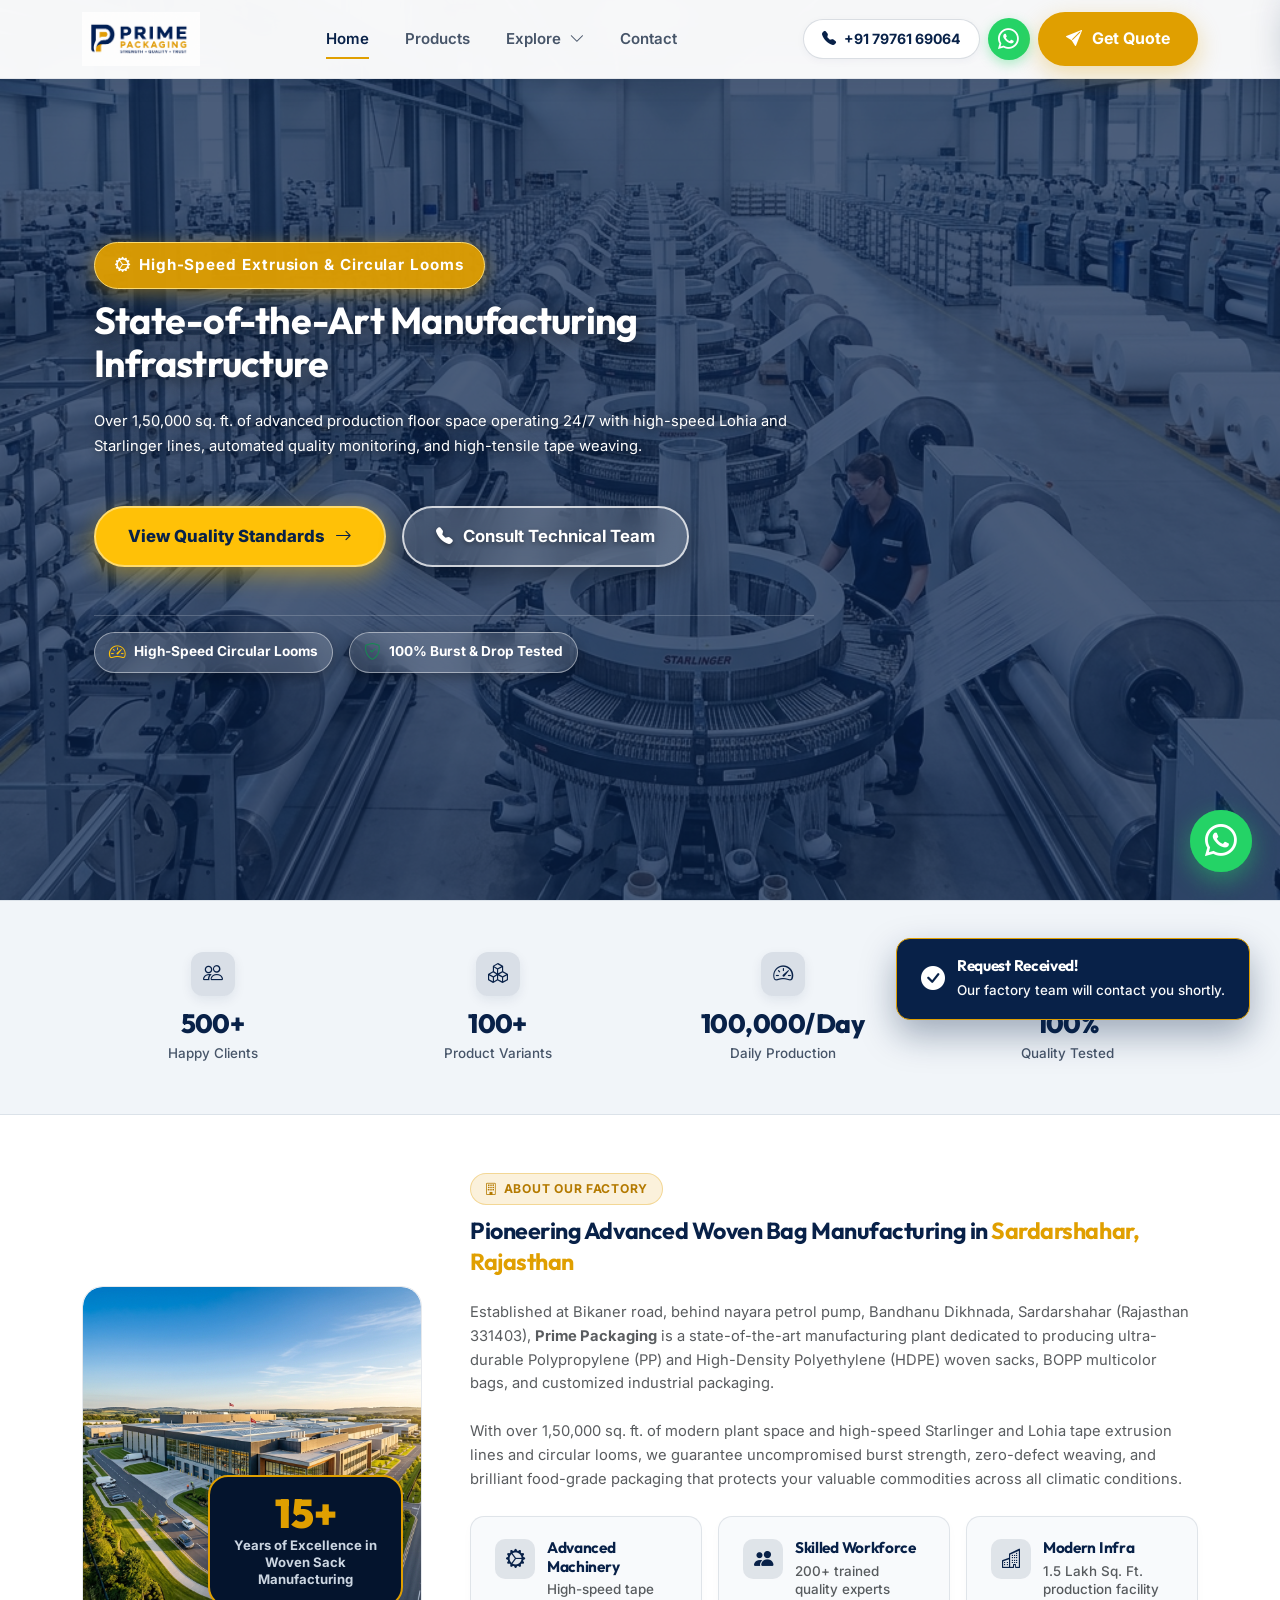
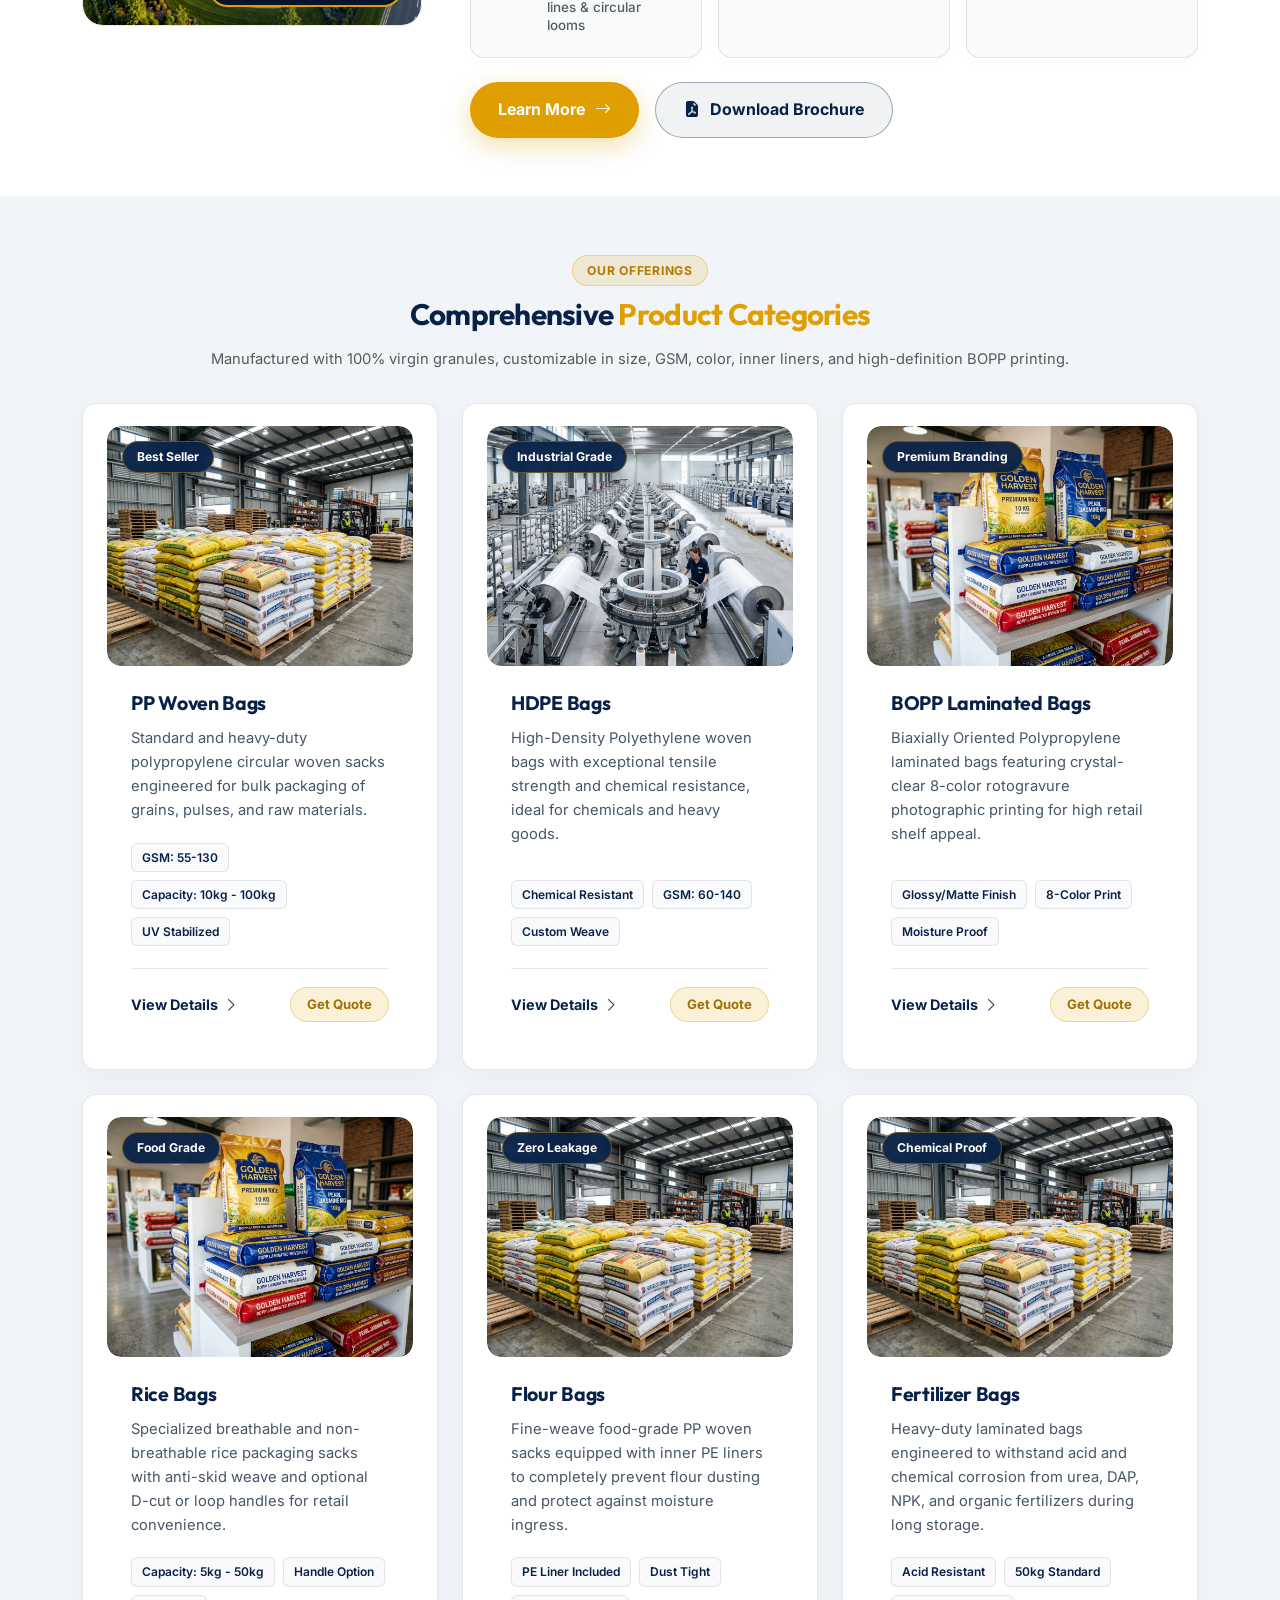
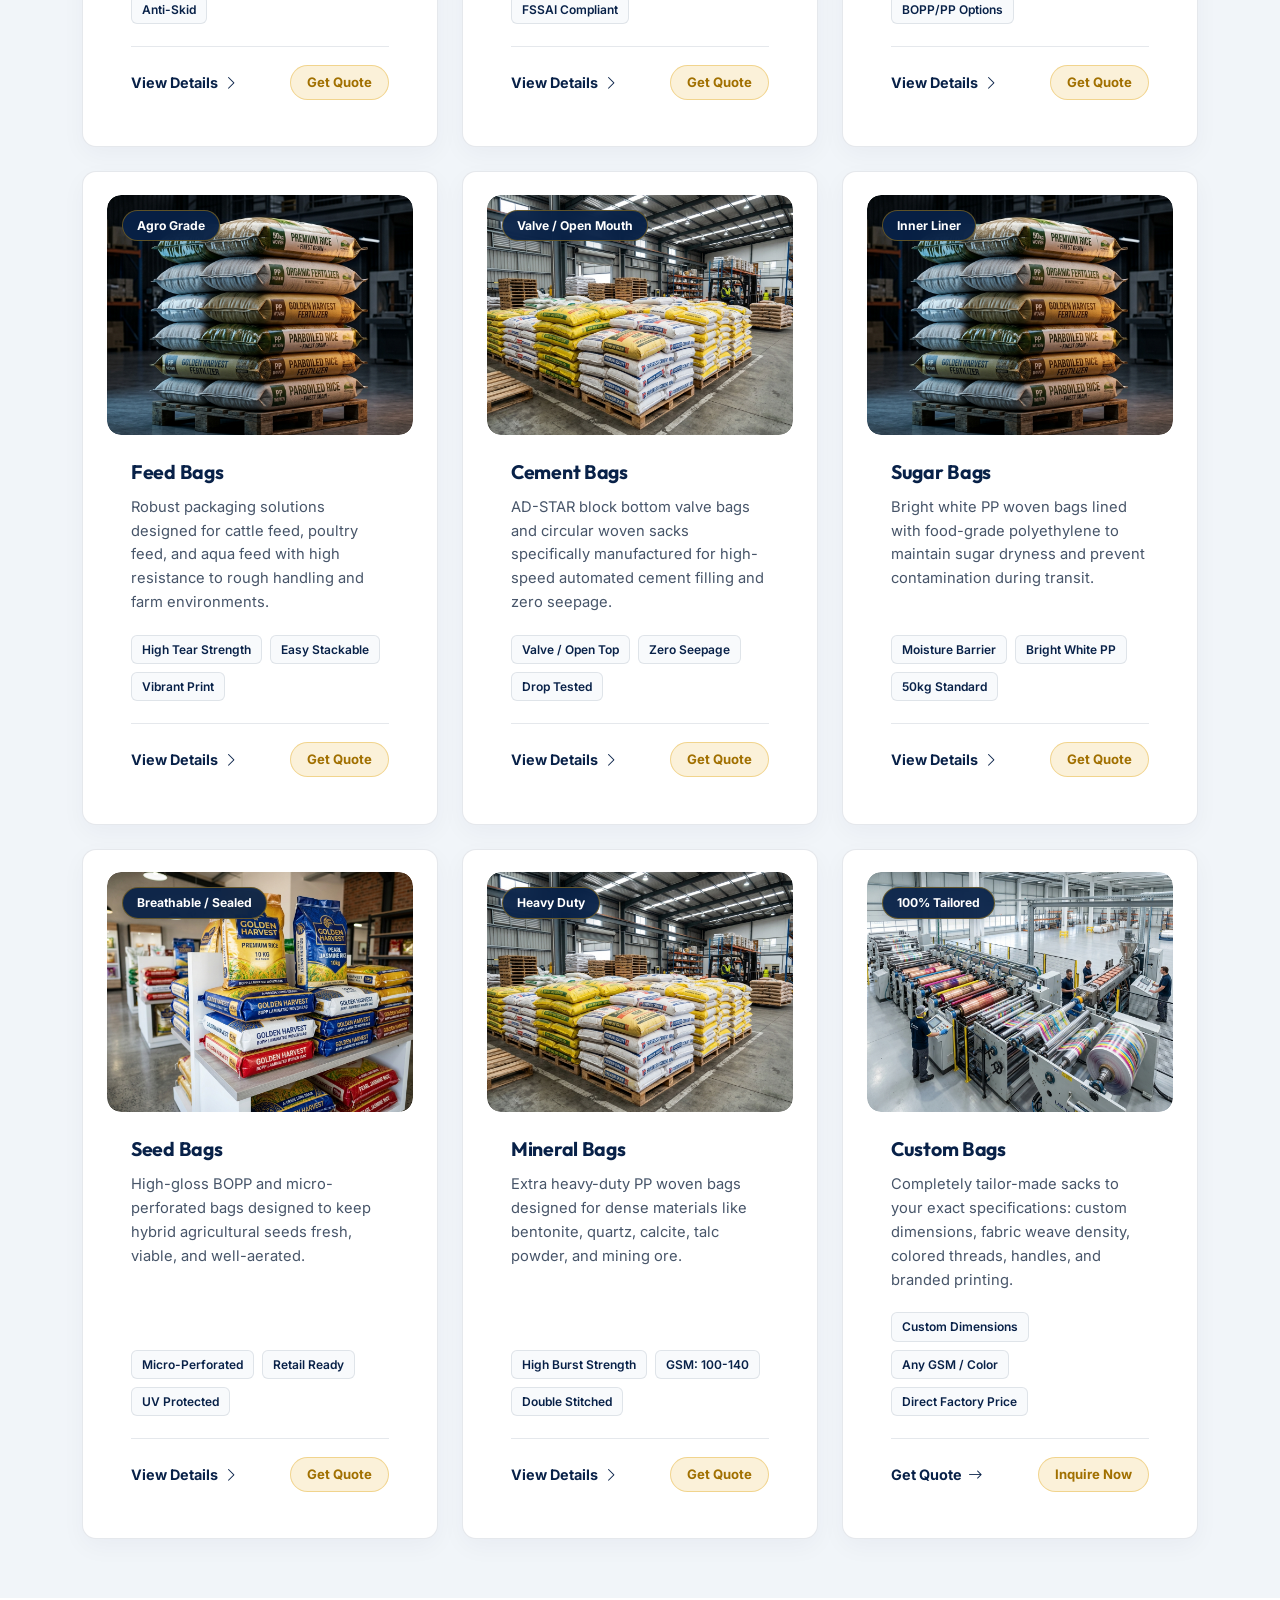
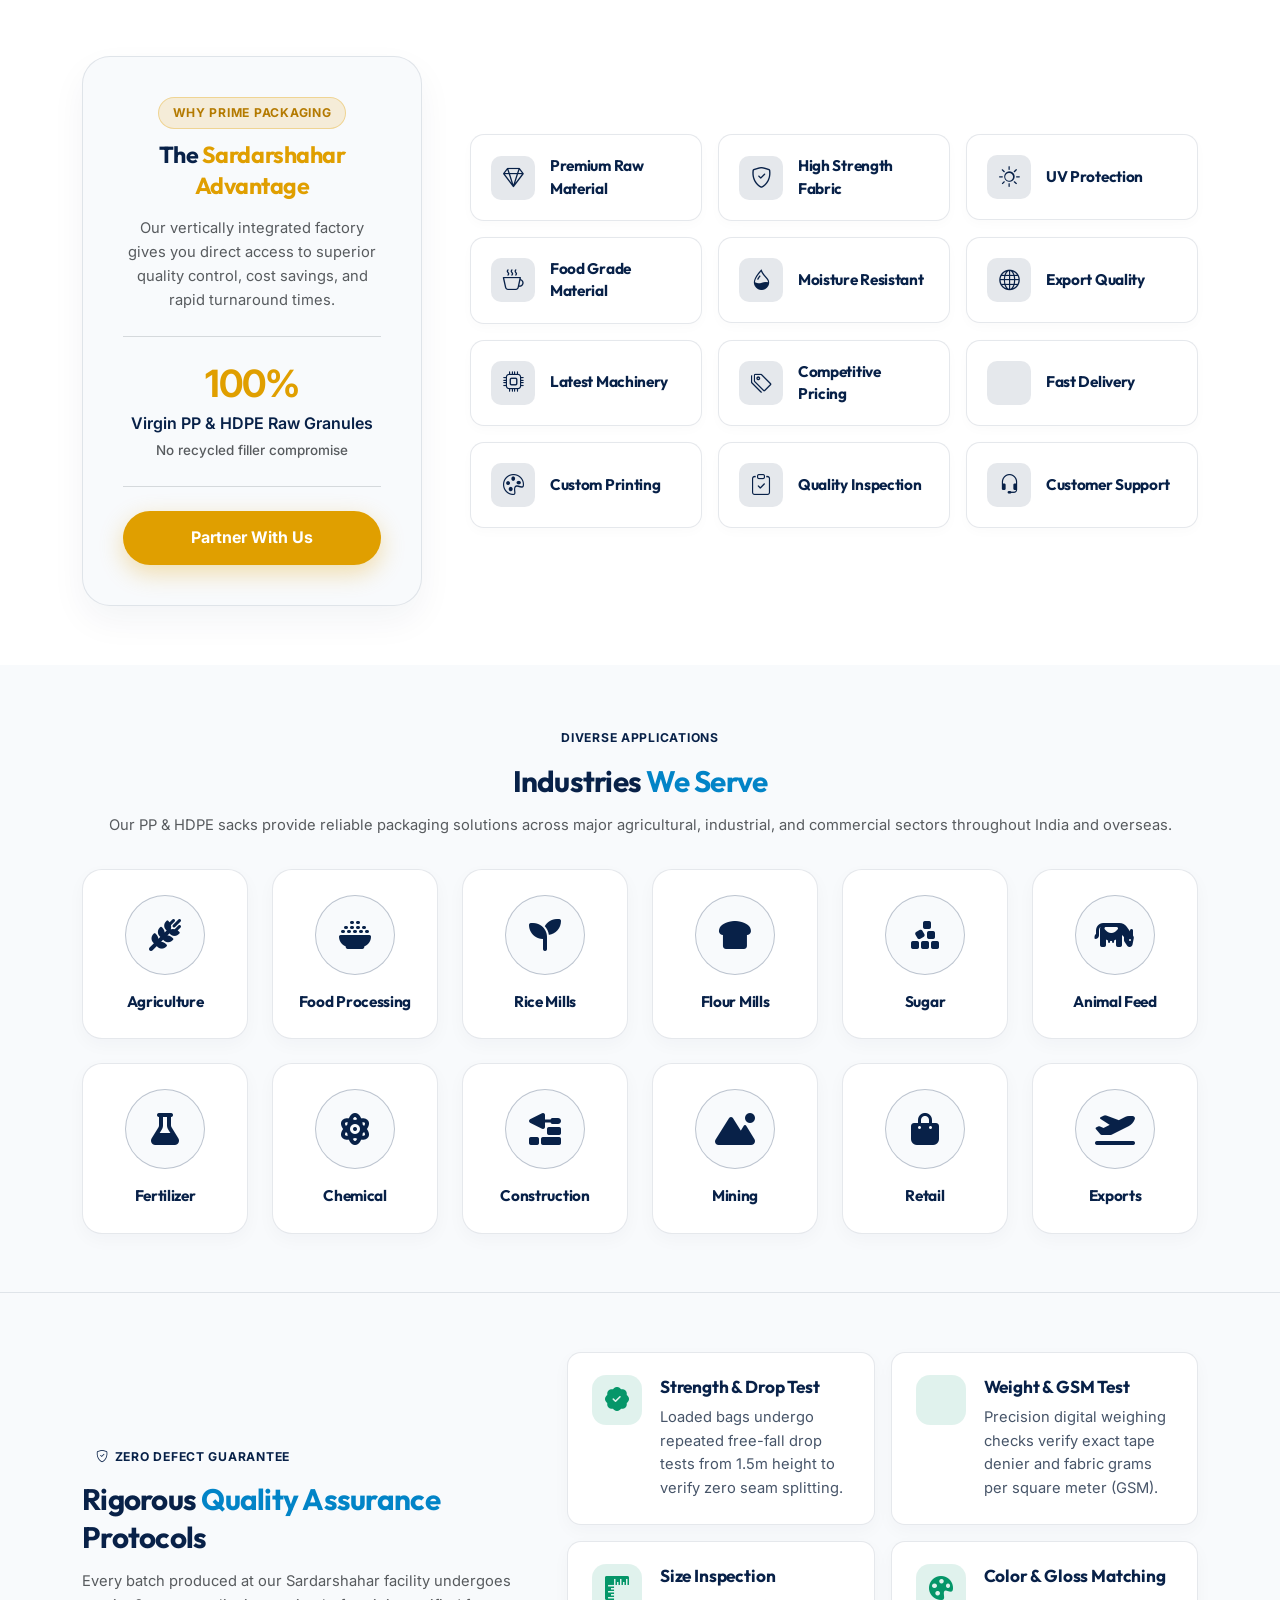
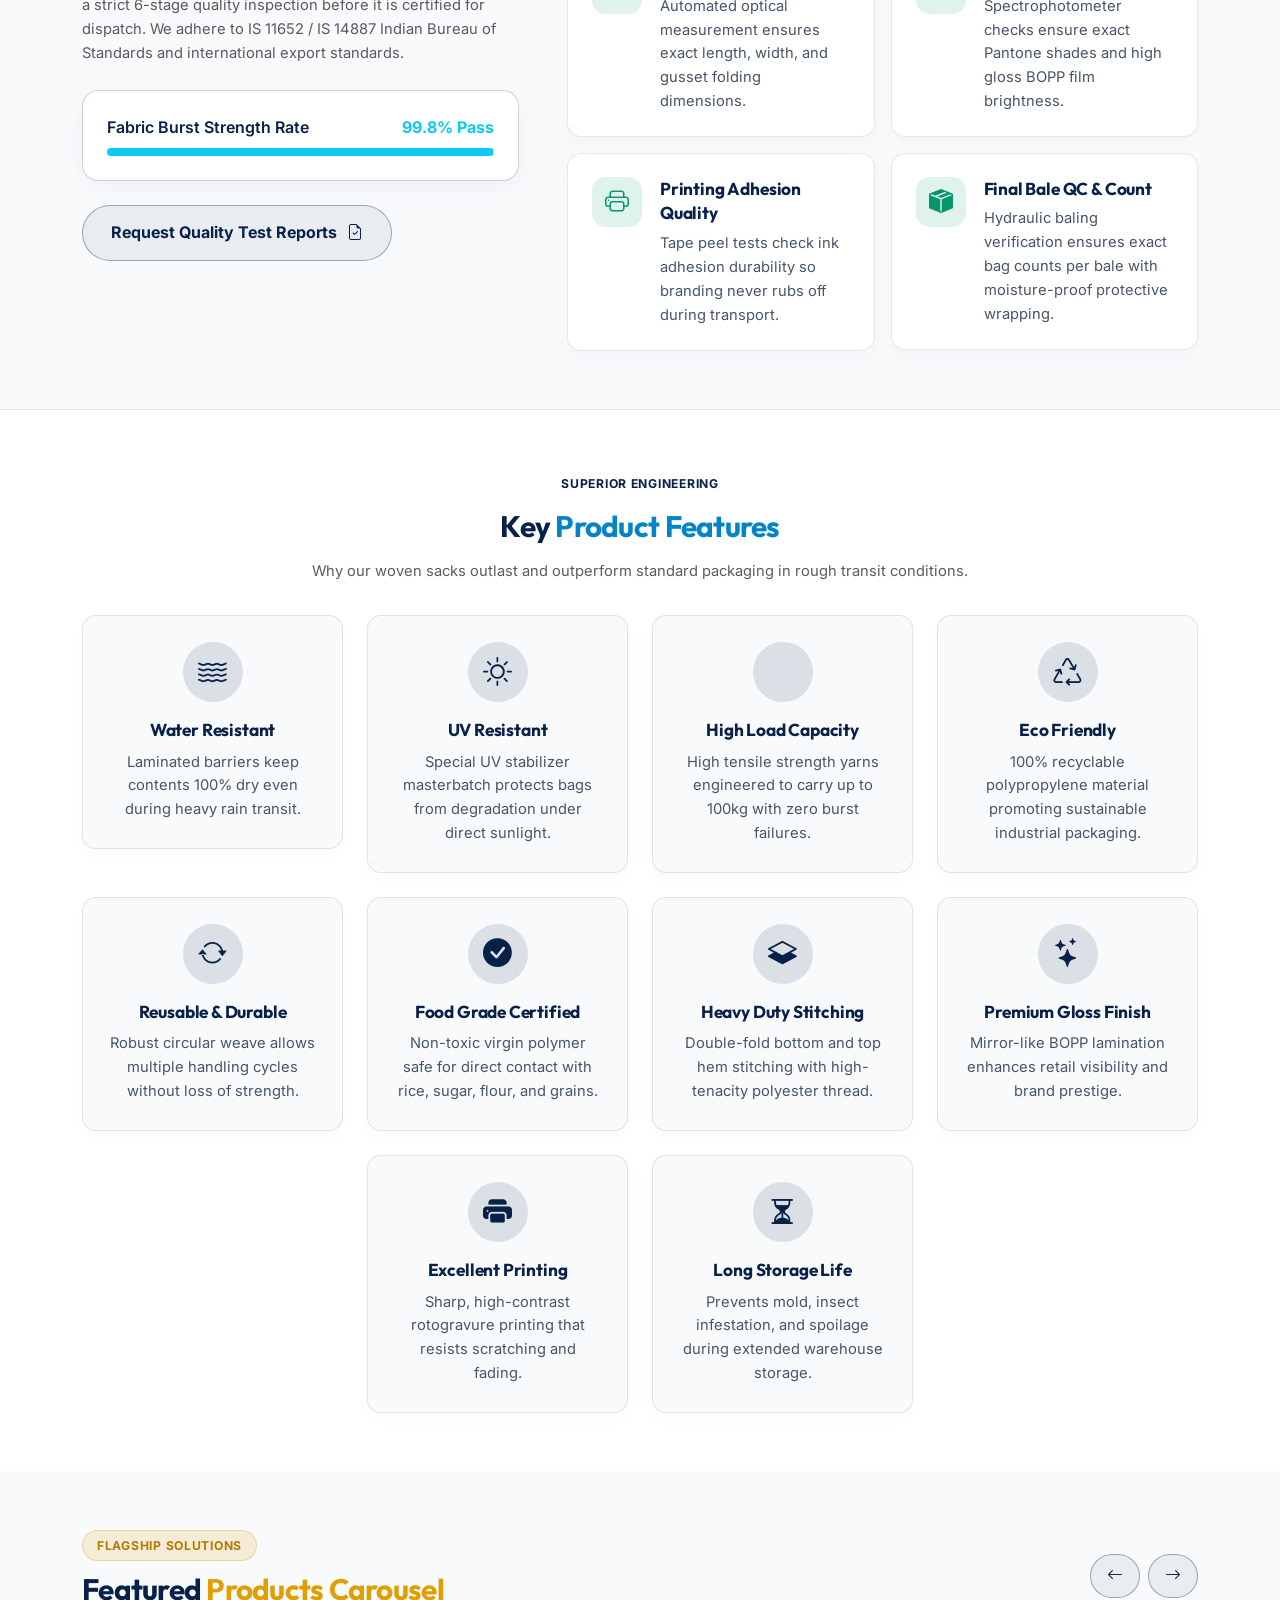
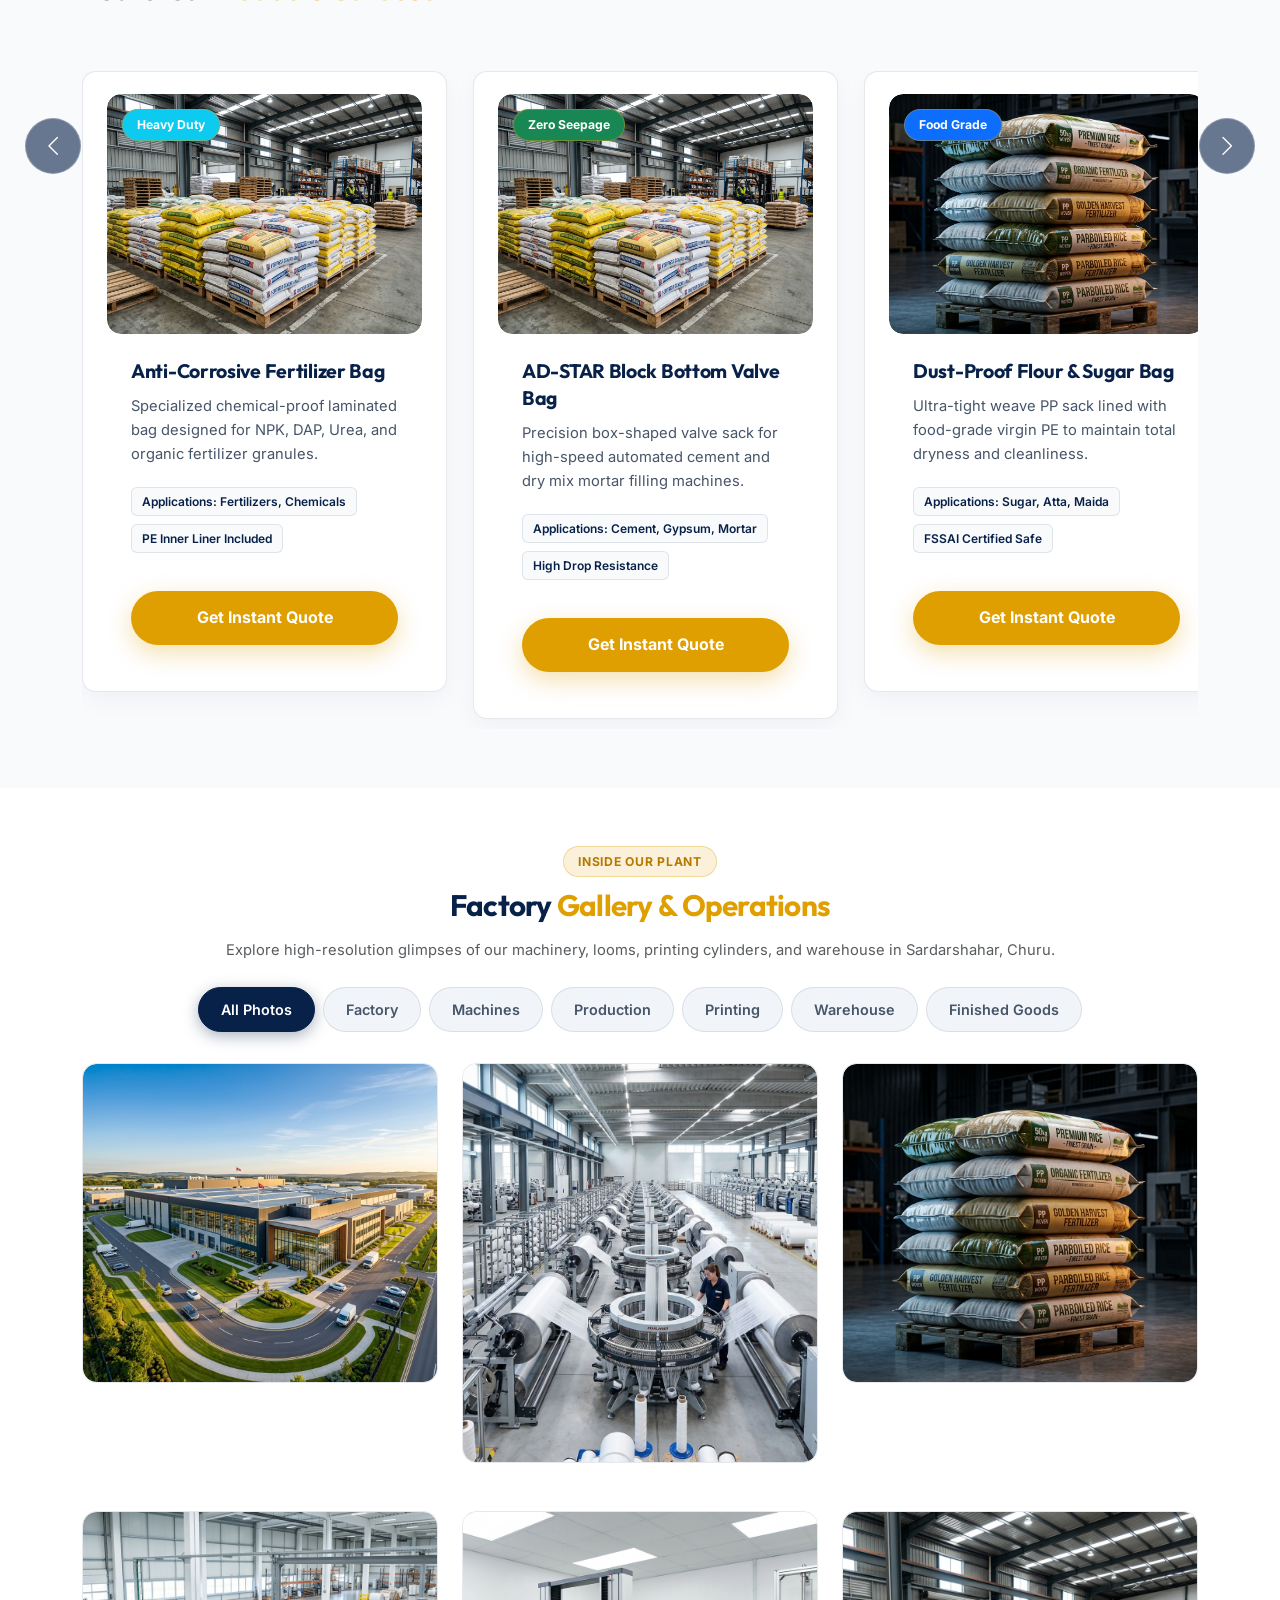
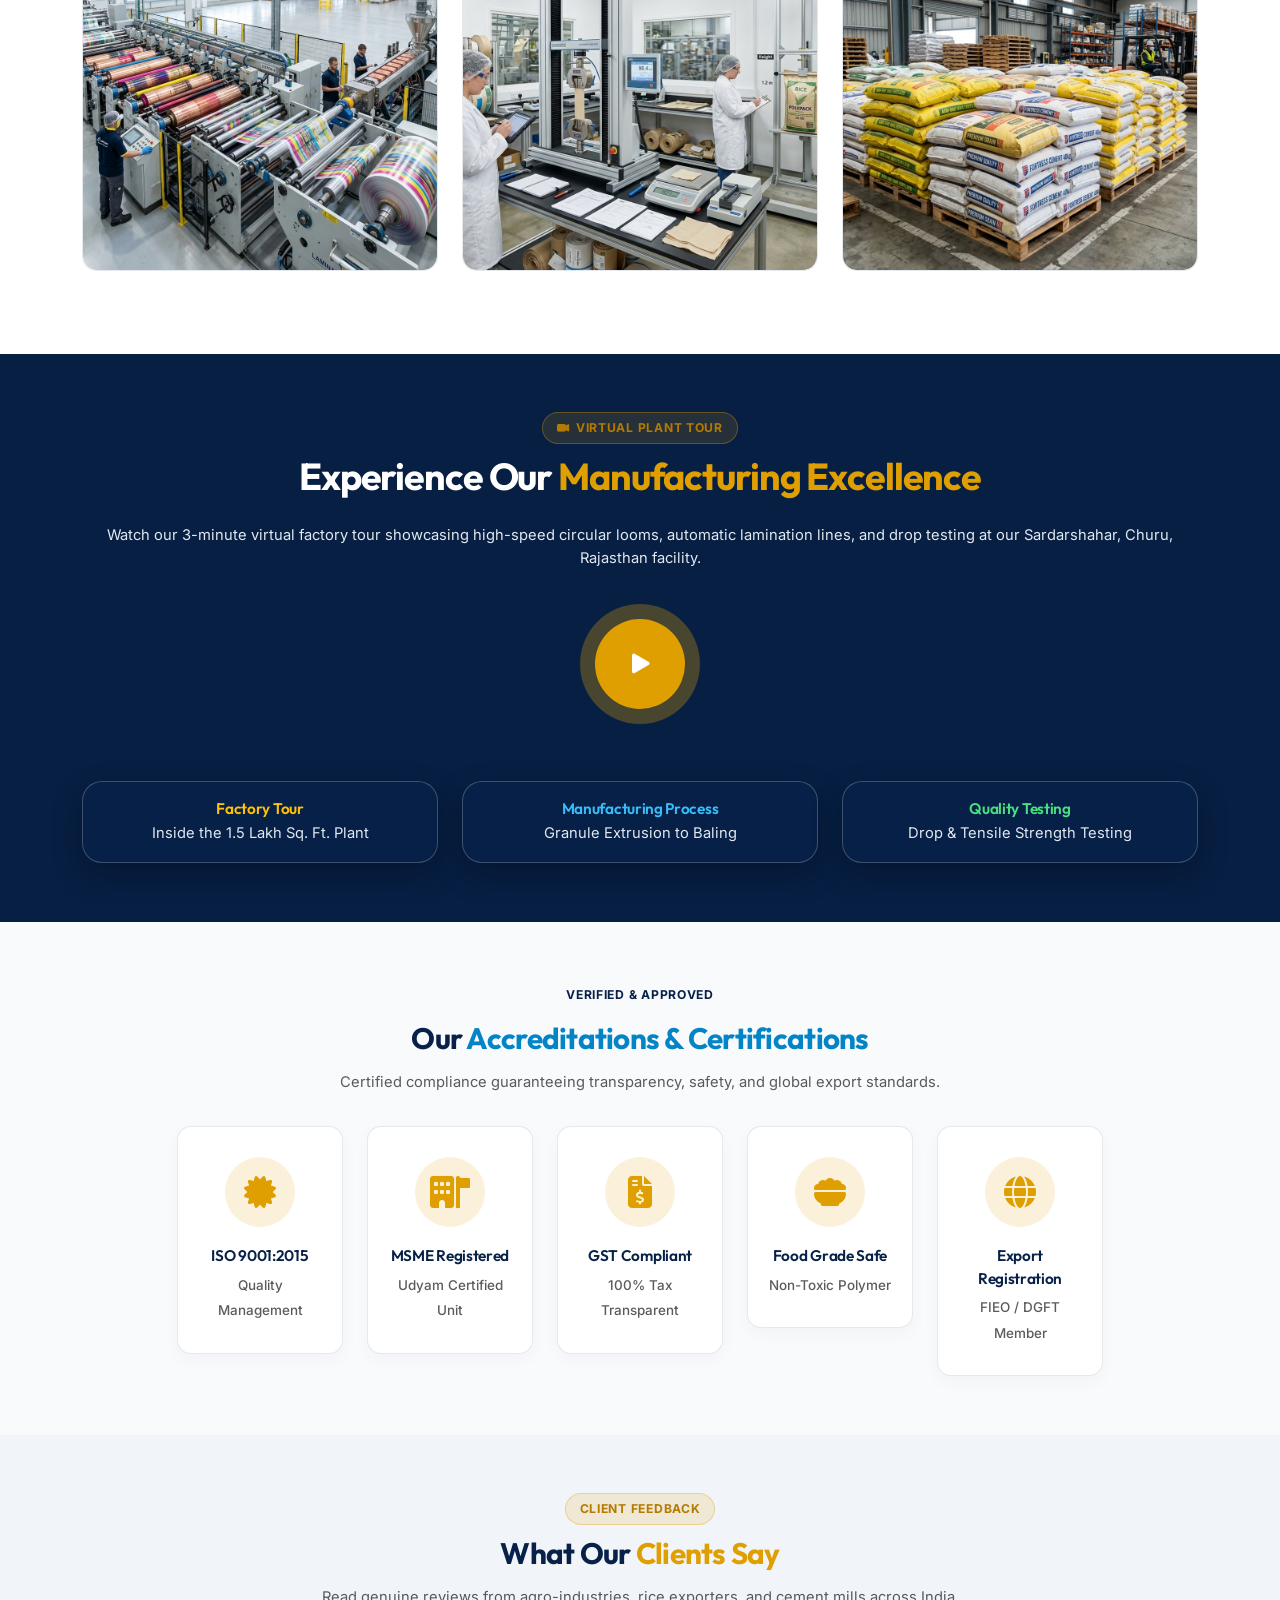
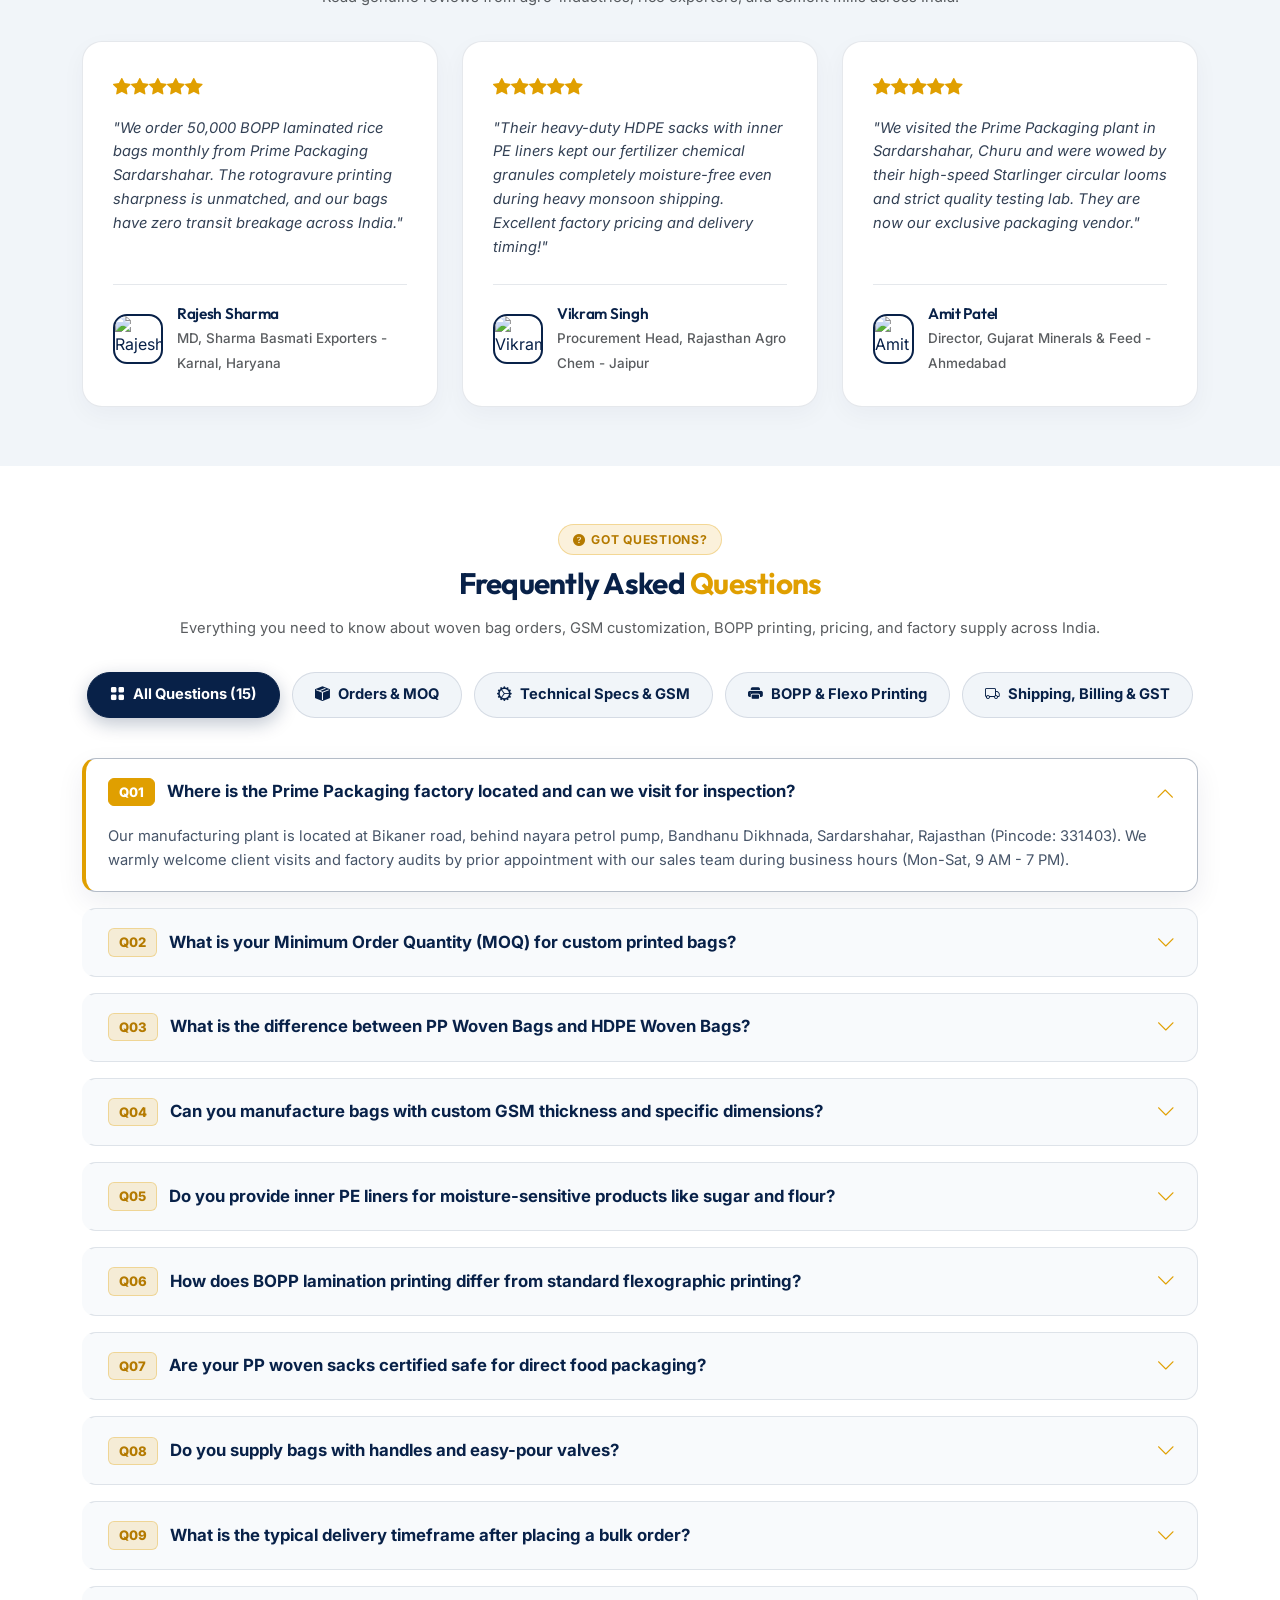
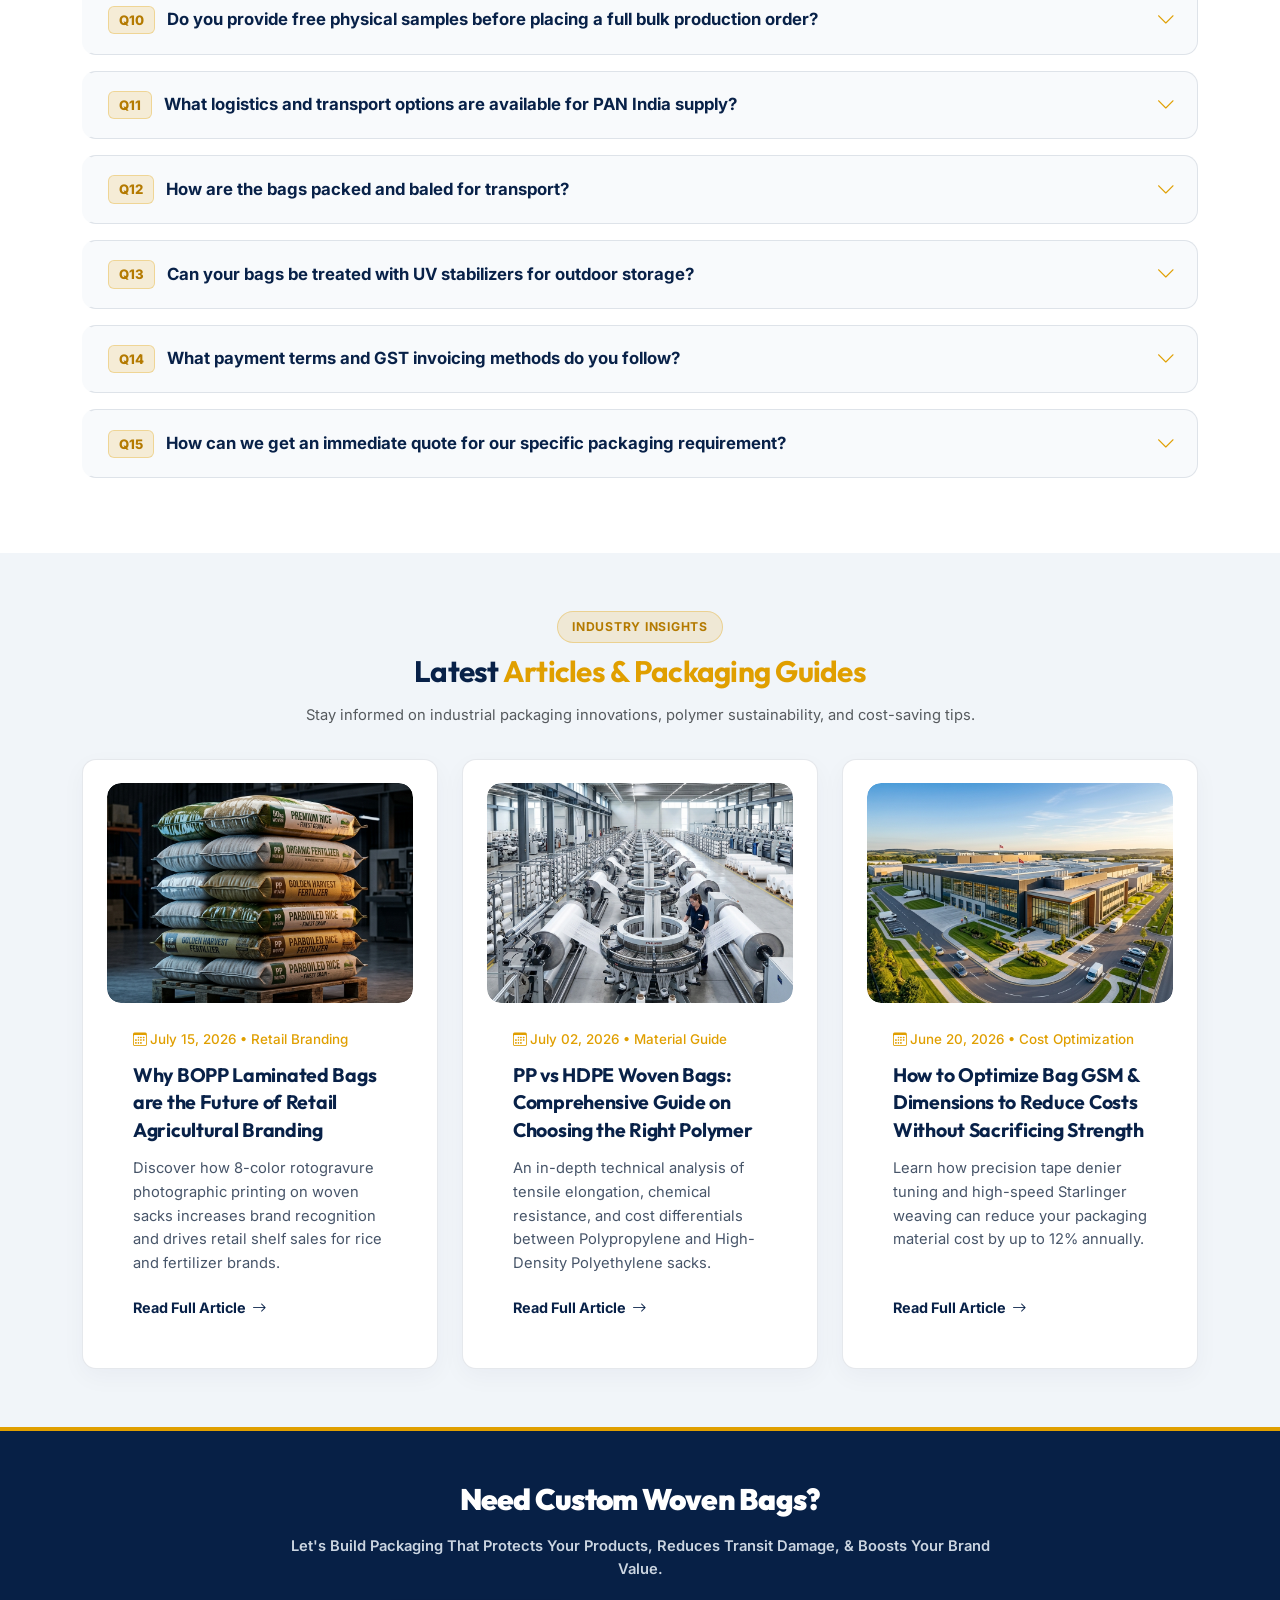
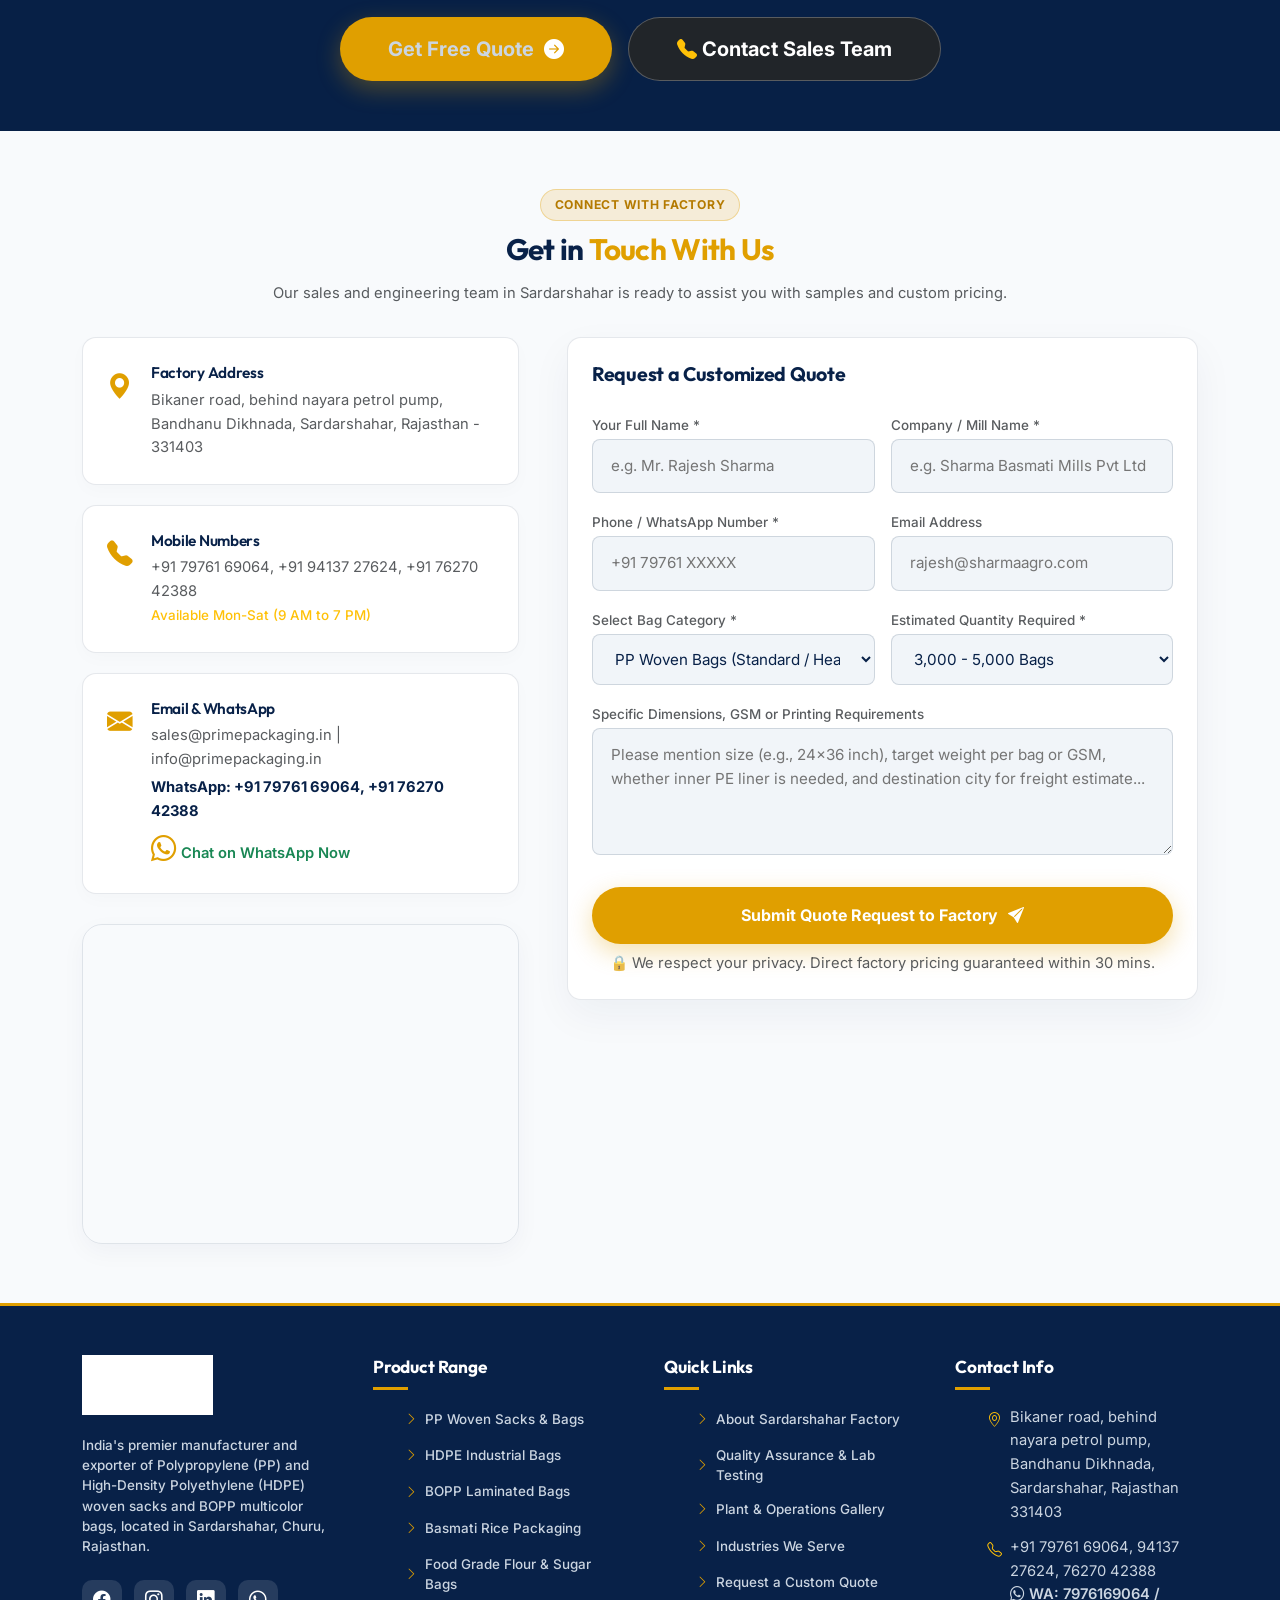
==== commit 2ae817dc: "Remove infrastructure and client logos sections" ====
--- a/index.html
+++ b/index.html
@@ -43,9 +43,7 @@
             <a href="#about" class="dropdown-item-custom">
               <i class="bi bi-building text-warning me-2"></i> About Us
             </a>
-            <a href="#infrastructure" class="dropdown-item-custom">
-              <i class="bi bi-gear-wide-connected text-primary me-2"></i> Manufacturing Plant
-            </a>
+
             <a href="#quality" class="dropdown-item-custom">
               <i class="bi bi-shield-check text-success me-2"></i> Quality Standards
             </a>
@@ -180,8 +178,8 @@
                 Over 1,50,000 sq. ft. of advanced production floor space operating 24/7 with high-speed Lohia and Starlinger lines, automated quality monitoring, and high-tensile tape weaving.
               </p>
               <div class="d-flex flex-wrap gap-3">
-                <a href="#infrastructure" class="btn-amber">
-                  <span>View Plant Capabilities</span>
+                <a href="#quality" class="btn-amber">
+                  <span>View Quality Standards</span>
                   <i class="bi bi-arrow-right"></i>
                 </a>
                 <a href="#" class="btn-cyan-outline trigger-quote" data-product="Fullscreen Slide 2 Inquiry">
@@ -909,97 +907,6 @@
   </section>
 
   <!-- =========================================================================
-       9. MANUFACTURING INFRASTRUCTURE (GRID LAYOUT WITH POPUP)
-       ========================================================================= -->
-  <section id="infrastructure" class="infra-section section-padding">
-    <div class="container">
-      <div class="text-center max-w-700 mx-auto mb-5">
-        <div class="badge-amber mb-2">Our Plant & Facility</div>
-        <h2 class="display-5 fw-bold mb-3">Manufacturing <span class="text-gradient-amber">Infrastructure</span></h2>
-        <p class="text-muted">
-          Click on any unit to view detailed machinery specifications and factory capacity in Sardarshahar.
-        </p>
-      </div>
-
-      <div class="row g-4">
-        
-        <!-- 1. Factory Building -->
-        <div class="col-md-6 col-lg-4">
-          <div class="infra-card open-lightbox" data-img="assets/images/factory_exterior.jpg" data-title="Prime Packaging Factory Complex" data-desc="Spanning 1,50,000 sq. ft. in Sardarshahar, Churu, Rajasthan. Equipped with 24/7 power backup, modern material handling systems, and cleanroom zones.">
-            <img src="assets/images/factory_exterior.jpg" alt="Factory Complex" class="infra-img">
-            <div class="infra-zoom-icon"><i class="bi bi-arrows-fullscreen"></i></div>
-            <div class="infra-overlay">
-              <h4>Factory Complex</h4>
-              <p>1,50,000 Sq. Ft. Facility in Sardarshahar</p>
-            </div>
-          </div>
-        </div>
-
-        <!-- 2. Machinery (Circular Looms) -->
-        <div class="col-md-6 col-lg-4">
-          <div class="infra-card open-lightbox" data-img="assets/images/weaving_machines.jpg" data-title="High-Speed Circular Weaving Looms" data-desc="We operate over 80 high-speed 6-shuttle and 8-shuttle circular looms, capable of weaving precise tubular PP fabric with zero warp breakages.">
-            <img src="assets/images/weaving_machines.jpg" alt="Machinery Unit" class="infra-img">
-            <div class="infra-zoom-icon"><i class="bi bi-arrows-fullscreen"></i></div>
-            <div class="infra-overlay">
-              <h4>Weaving Machinery</h4>
-              <p>80+ High-Speed Circular Looms</p>
-            </div>
-          </div>
-        </div>
-
-        <!-- 3. Printing Unit -->
-        <div class="col-md-6 col-lg-4">
-          <div class="infra-card open-lightbox" data-img="assets/images/rotogravure_printing_lamination.jpg" data-title="8-Color Rotogravure & Flexo Printing Unit" data-desc="Our printing department features high-definition 8-color rotogravure cylinders for BOPP photo laminations and 4-color roll-to-roll flexo printing machines.">
-            <img src="assets/images/rotogravure_printing_lamination.jpg" alt="Printing Unit" class="infra-img">
-            <div class="infra-zoom-icon"><i class="bi bi-arrows-fullscreen"></i></div>
-            <div class="infra-overlay">
-              <h4>Printing Unit</h4>
-              <p>8-Color Rotogravure & Flexo Machines</p>
-            </div>
-          </div>
-        </div>
-
-        <!-- 4. Warehouse -->
-        <div class="col-md-6 col-lg-4">
-          <div class="infra-card open-lightbox" data-img="assets/images/industrial_heavy_duty_bags.jpg" data-title="Modern Automated Storage Warehouse" data-desc="Our clean, weather-protected warehouse stores up to 2 million bags of ready stock and custom orders awaiting rapid dispatch across India.">
-            <img src="assets/images/industrial_heavy_duty_bags.jpg" alt="Warehouse" class="infra-img">
-            <div class="infra-zoom-icon"><i class="bi bi-arrows-fullscreen"></i></div>
-            <div class="infra-overlay">
-              <h4>Warehouse & Storage</h4>
-              <p>2,00,000+ Bag Ready Stock Capacity</p>
-            </div>
-          </div>
-        </div>
-
-        <!-- 5. Testing Lab -->
-        <div class="col-md-6 col-lg-4">
-          <div class="infra-card open-lightbox" data-img="assets/images/quality_testing_laboratory.jpg" data-title="In-House Quality Testing Laboratory" data-desc="Equipped with computerized electronic tensile strength testers, drop test towers, UV weatherometers, and precision GSM weighing scales.">
-            <img src="assets/images/quality_testing_laboratory.jpg" alt="Testing Lab" class="infra-img">
-            <div class="infra-zoom-icon"><i class="bi bi-arrows-fullscreen"></i></div>
-            <div class="infra-overlay">
-              <h4>Testing Laboratory</h4>
-              <p>Tensile, Drop & UV Testing Instruments</p>
-            </div>
-          </div>
-        </div>
-
-        <!-- 6. Dispatch Area -->
-        <div class="col-md-6 col-lg-4">
-          <div class="infra-card open-lightbox" data-img="assets/images/hero_3d_bags.jpg" data-title="Logistics & Dispatch Dock" data-desc="Featuring hydraulic baling presses and covered loading docks ensuring safe, weather-proof container loading and fast shipping to all Indian states.">
-            <img src="assets/images/hero_3d_bags.jpg" alt="Dispatch Area" class="infra-img">
-            <div class="infra-zoom-icon"><i class="bi bi-arrows-fullscreen"></i></div>
-            <div class="infra-overlay">
-              <h4>Dispatch Area</h4>
-              <p>Hydraulic Baling & Fast Logistics Dock</p>
-            </div>
-          </div>
-        </div>
-
-      </div>
-    </div>
-  </section>
-
-  <!-- =========================================================================
        10. QUALITY ASSURANCE SECTION (DARK PREMIUM)
        ========================================================================= -->
   <section id="quality" class="quality-section section-padding">
@@ -1464,32 +1371,6 @@
   </section>
 
   <!-- =========================================================================
-       17. CLIENT LOGOS (AUTO-SCROLLING LOGO STRIP)
-       ========================================================================= -->
-  <section class="client-logos-section">
-    <div class="container-fluid overflow-hidden">
-      <div class="text-center mb-4">
-        <span class="text-muted small text-uppercase fw-semibold letter-spacing-1">Trusted By Leading Corporate & Industrial Brands Across India</span>
-      </div>
-      <div class="ticker-wrapper">
-        <div class="client-logo-box"><span class="client-logo-text">SHREE CEMENT</span></div>
-        <div class="client-logo-box"><span class="client-logo-text">ULTRATECH AGRO</span></div>
-        <div class="client-logo-box"><span class="client-logo-text">DAWAT BASMATI</span></div>
-        <div class="client-logo-box"><span class="client-logo-text">IFFCO FERTILIZERS</span></div>
-        <div class="client-logo-box"><span class="client-logo-text">COROMANDEL INT.</span></div>
-        <div class="client-logo-box"><span class="client-logo-text">KRISHI RASAYAN</span></div>
-        <!-- Duplicate for infinite seamless scroll -->
-        <div class="client-logo-box"><span class="client-logo-text">SHREE CEMENT</span></div>
-        <div class="client-logo-box"><span class="client-logo-text">ULTRATECH AGRO</span></div>
-        <div class="client-logo-box"><span class="client-logo-text">DAWAT BASMATI</span></div>
-        <div class="client-logo-box"><span class="client-logo-text">IFFCO FERTILIZERS</span></div>
-        <div class="client-logo-box"><span class="client-logo-text">COROMANDEL INT.</span></div>
-        <div class="client-logo-box"><span class="client-logo-text">KRISHI RASAYAN</span></div>
-      </div>
-    </div>
-  </section>
-
-  <!-- =========================================================================
        18. TESTIMONIALS (MODERN REVIEW CARDS)
        ========================================================================= -->
   <section class="testimonials-section section-padding">
@@ -2004,7 +1885,7 @@
           <h5 class="footer-title text-white">Quick Links</h5>
           <ul class="footer-links">
             <li><a href="#about">About Sardarshahar Factory</a></li>
-            <li><a href="#infrastructure">Manufacturing Infrastructure</a></li>
+
             <li><a href="#quality">Quality Assurance & Lab Testing</a></li>
             <li><a href="#gallery">Plant & Operations Gallery</a></li>
             <li><a href="#industries">Industries We Serve</a></li>
--- a/style.css
+++ b/style.css
@@ -1708,95 +1708,6 @@
 }
 
 /* ==========================================================================
-   9. Manufacturing Infrastructure (Grid + Popup)
-   ========================================================================== */
-.infra-section {
-  background: #ffffff;
-}
-
-.infra-card {
-  position: relative;
-  border-radius: var(--radius-lg);
-  overflow: hidden;
-  height: 320px;
-  cursor: pointer;
-  border: 1px solid var(--border-color);
-  box-shadow: 0 10px 25px rgba(8, 33, 72, 0.06);
-}
-
-.infra-img {
-  width: 100%;
-  height: 100%;
-  object-fit: cover;
-  transition: transform 0.6s ease;
-}
-
-.infra-card:hover .infra-img {
-  transform: scale(1.12);
-}
-
-.infra-overlay {
-  position: absolute;
-  top: auto;
-  bottom: 0;
-  left: 0;
-  width: 100%;
-  height: auto;
-  background: rgba(8, 33, 72, 0.94);
-  border-top: 2px solid rgba(224, 159, 0, 0.5);
-  display: flex;
-  flex-direction: column;
-  justify-content: flex-end;
-  padding: 18px 22px;
-  transition: var(--transition);
-  z-index: 2;
-}
-
-.infra-card:hover .infra-overlay {
-  background: #082148;
-  border-top-color: var(--primary);
-}
-
-.infra-overlay h4 {
-  font-size: 1.3rem;
-  margin-bottom: 4px;
-  color: #ffffff !important;
-  font-weight: 700;
-  transition: var(--transition);
-}
-
-.infra-overlay p {
-  font-size: 0.88rem;
-  color: #e2e8f0;
-  margin-bottom: 0;
-  line-height: 1.4;
-  transition: var(--transition);
-}
-
-.infra-zoom-icon {
-  position: absolute;
-  top: 20px;
-  right: 20px;
-  width: 42px;
-  height: 42px;
-  border-radius: 50%;
-  background: rgba(255, 255, 255, 0.85);
-  color: var(--navy-blue);
-  display: flex;
-  align-items: center;
-  justify-content: center;
-  backdrop-filter: blur(5px);
-  box-shadow: 0 4px 10px rgba(0,0,0,0.1);
-  transition: var(--transition);
-}
-
-.infra-card:hover .infra-zoom-icon {
-  background: var(--primary);
-  color: #ffffff;
-  transform: scale(1.1);
-}
-
-/* ==========================================================================
    10. Quality Assurance Section
    ========================================================================== */
 .quality-section {
@@ -2257,58 +2168,6 @@
 
 .cert-card h6 {
   color: var(--navy-blue);
-}
-
-/* ==========================================================================
-   17. Client Logos (Auto Scrolling Strip)
-   ========================================================================== */
-.client-logos-section {
-  background: #ffffff;
-  padding: 50px 0;
-  border-top: 1px solid var(--border-color);
-  border-bottom: 1px solid var(--border-color);
-  overflow: hidden;
-}
-
-.ticker-wrapper {
-  display: flex;
-  width: 200%;
-  animation: tickerScroll 30s linear infinite;
-}
-
-.ticker-wrapper:hover {
-  animation-play-state: paused;
-}
-
-@keyframes tickerScroll {
-  0% { transform: translateX(0); }
-  100% { transform: translateX(-50%); }
-}
-
-.client-logo-box {
-  flex: 0 0 16.666%;
-  display: flex;
-  align-items: center;
-  justify-content: center;
-  padding: 0 30px;
-  filter: grayscale(100%) opacity(0.55);
-  transition: var(--transition);
-}
-
-.client-logo-box:hover {
-  filter: grayscale(0%) opacity(1);
-}
-
-.client-logo-text {
-  font-family: 'Outfit', sans-serif;
-  font-size: 1.3rem;
-  font-weight: 800;
-  color: var(--navy-blue);
-  background: #f1f5f9;
-  padding: 12px 24px;
-  border-radius: 10px;
-  border: 1px solid var(--border-color);
-  white-space: nowrap;
 }
 
 /* ==========================================================================
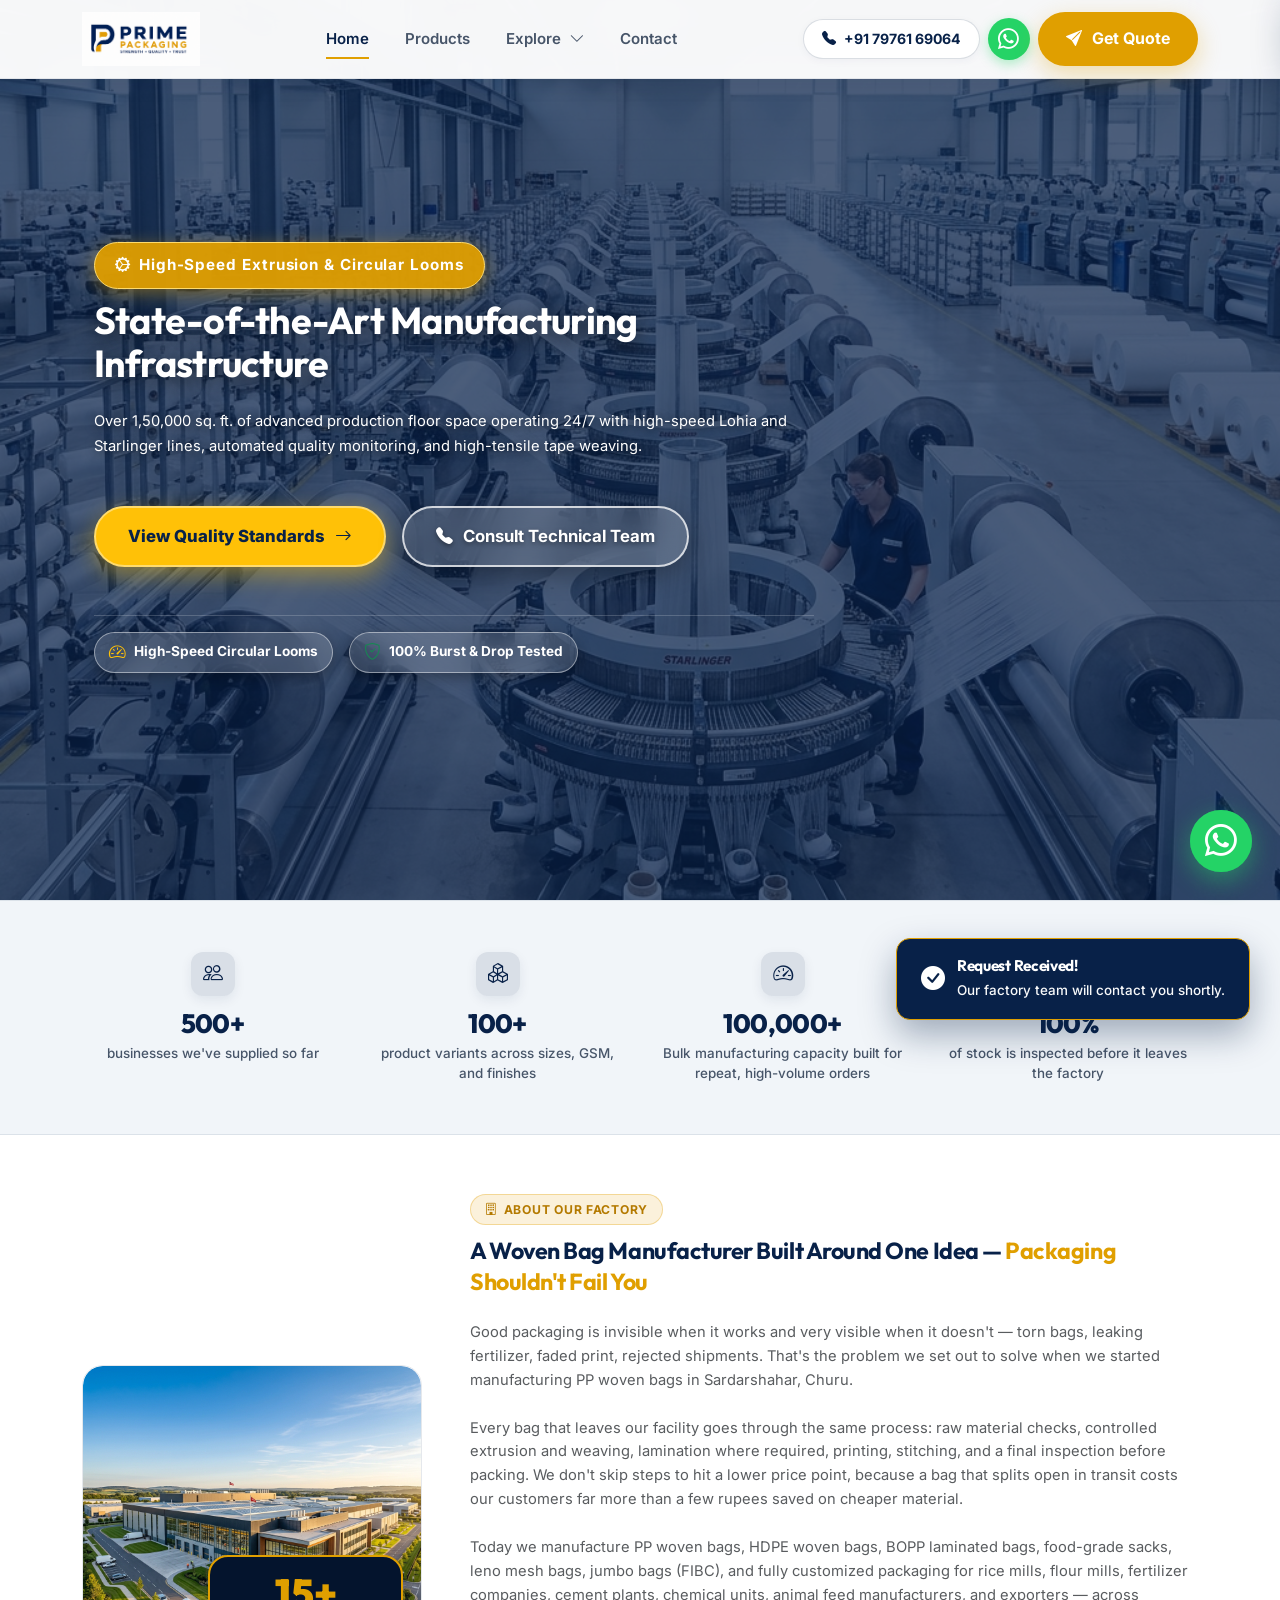
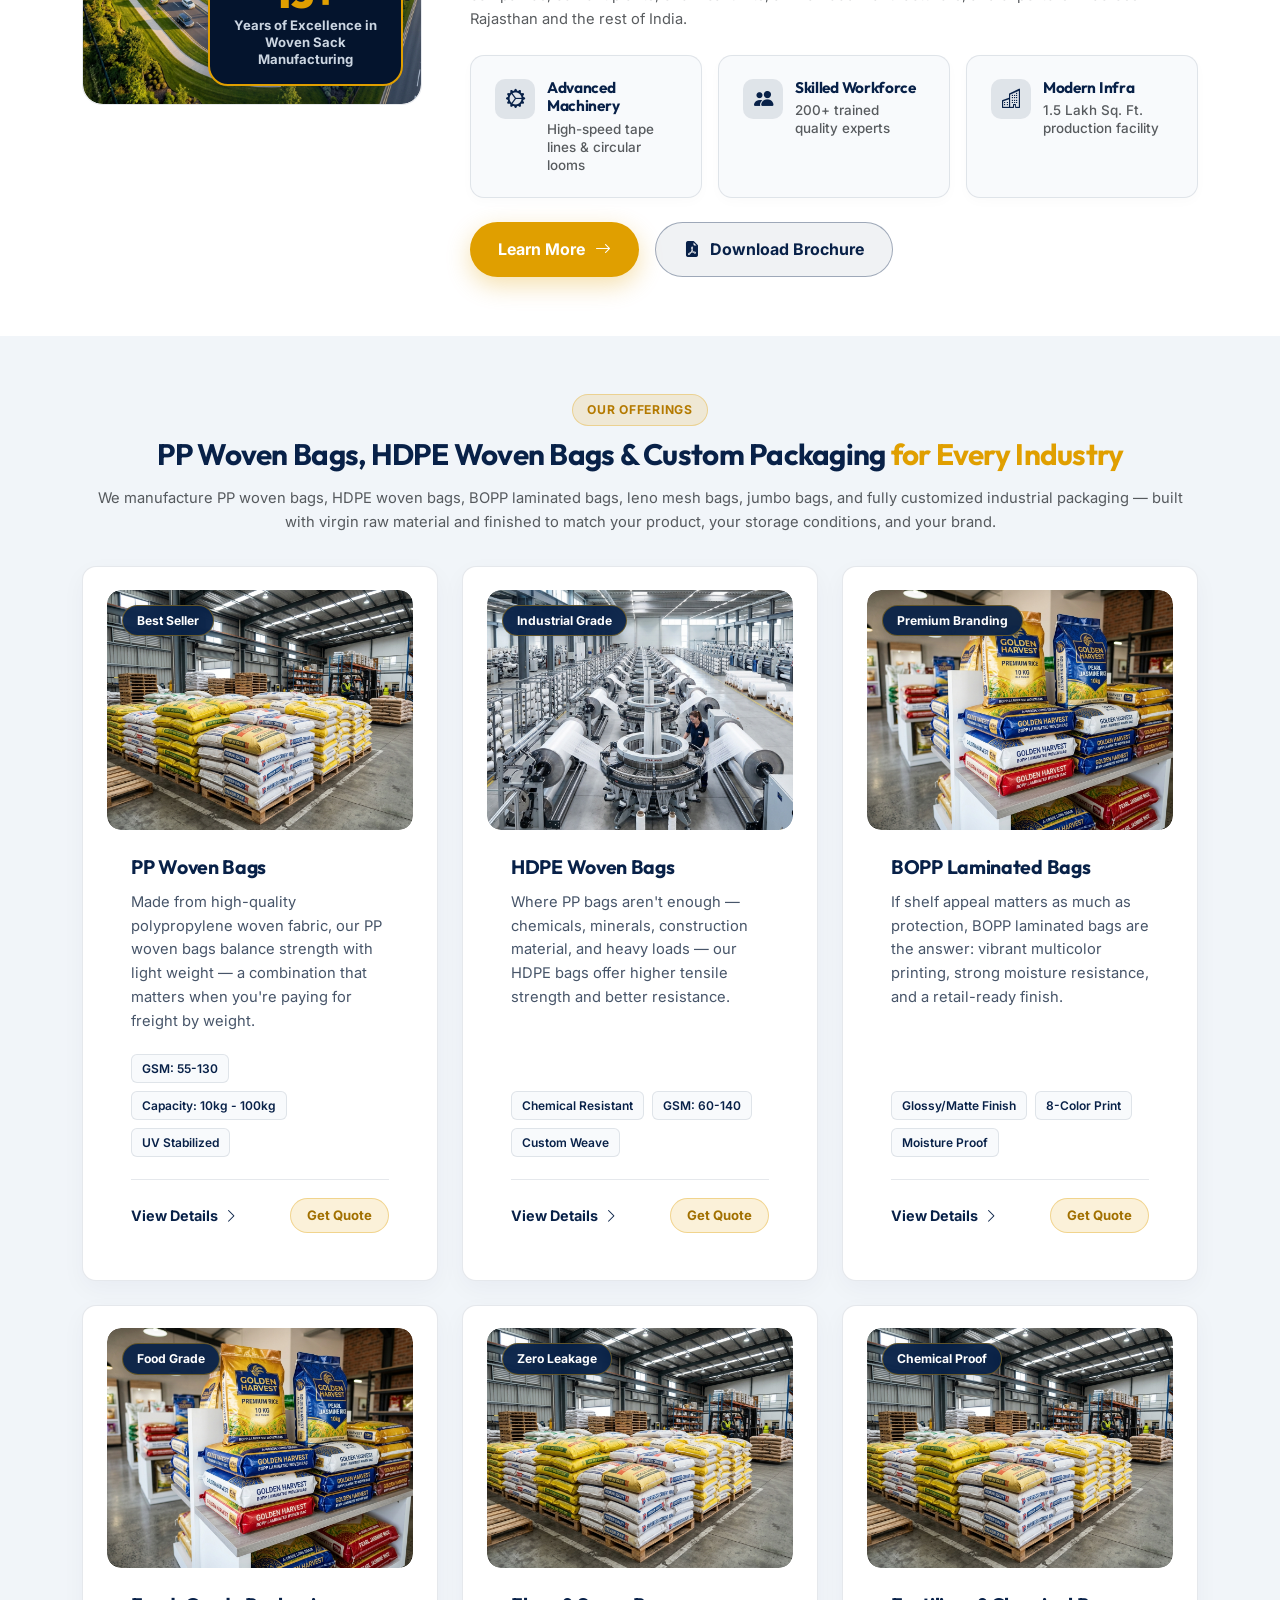
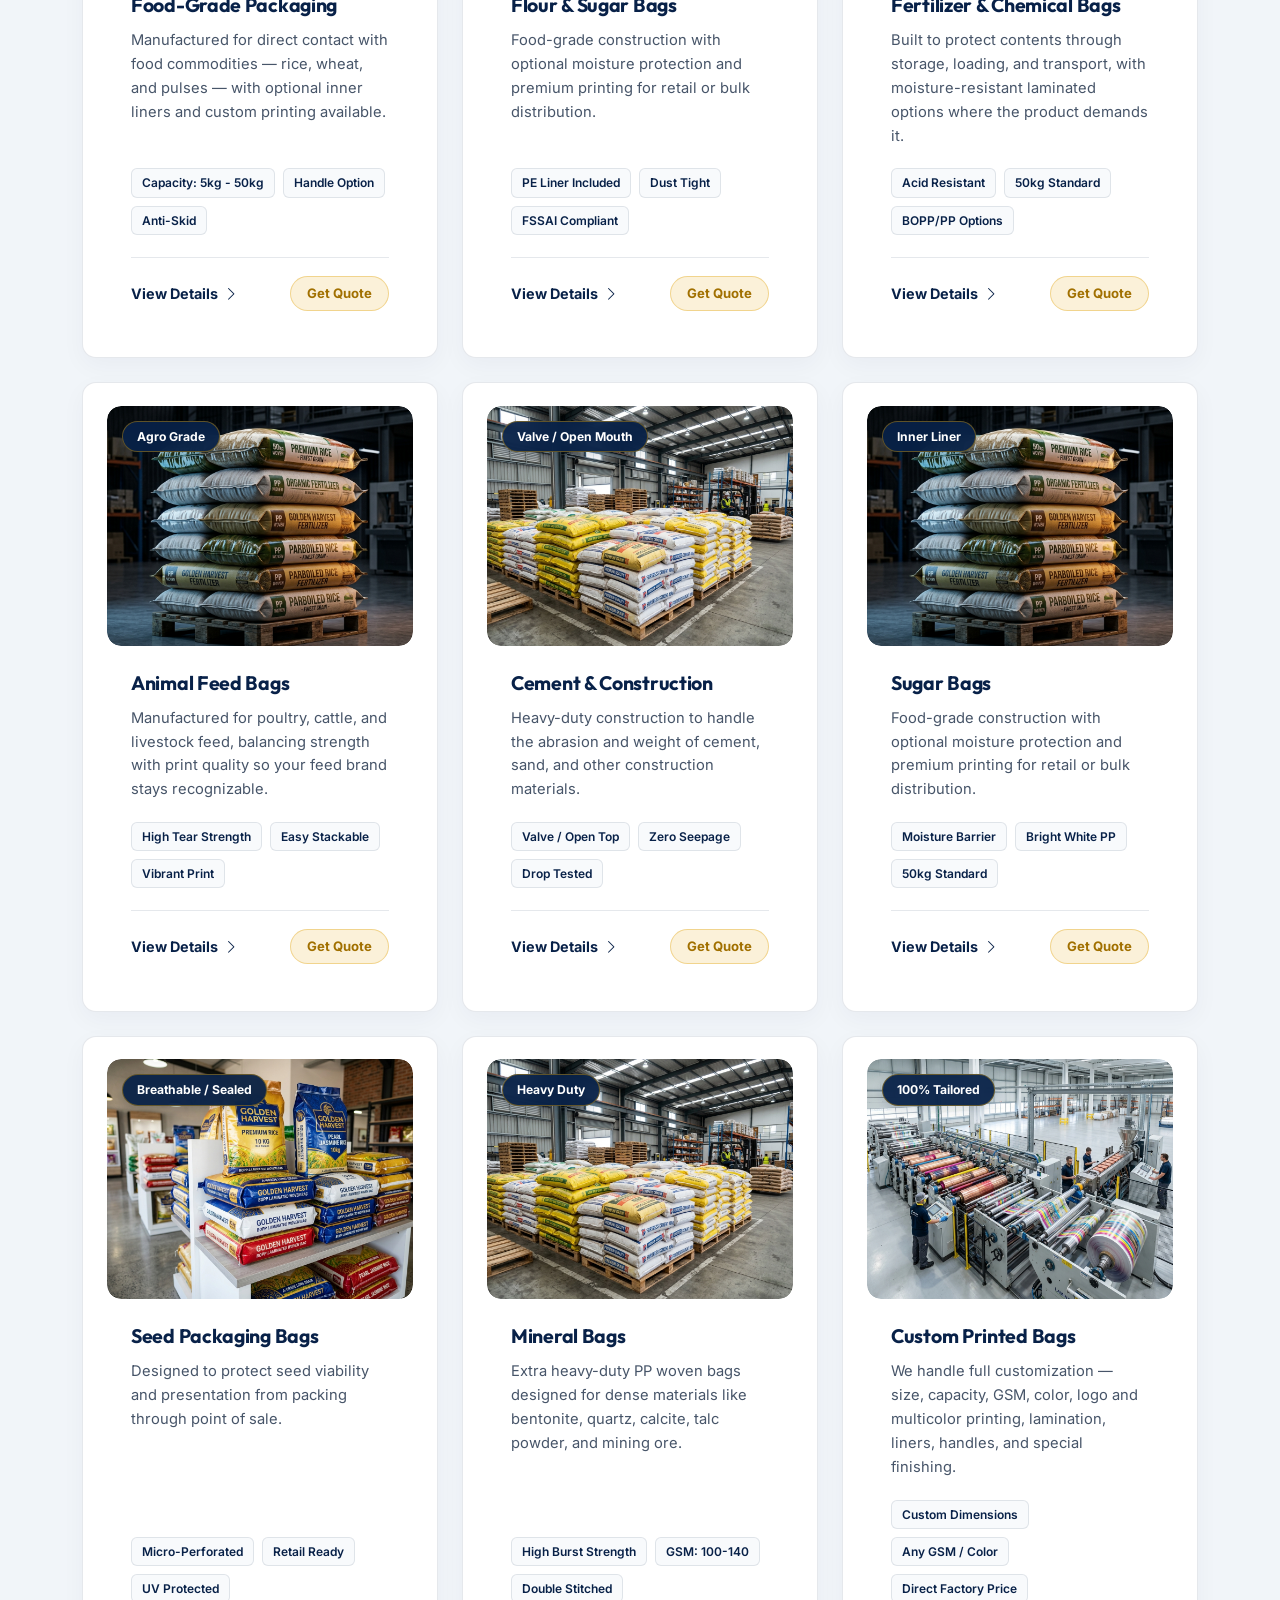
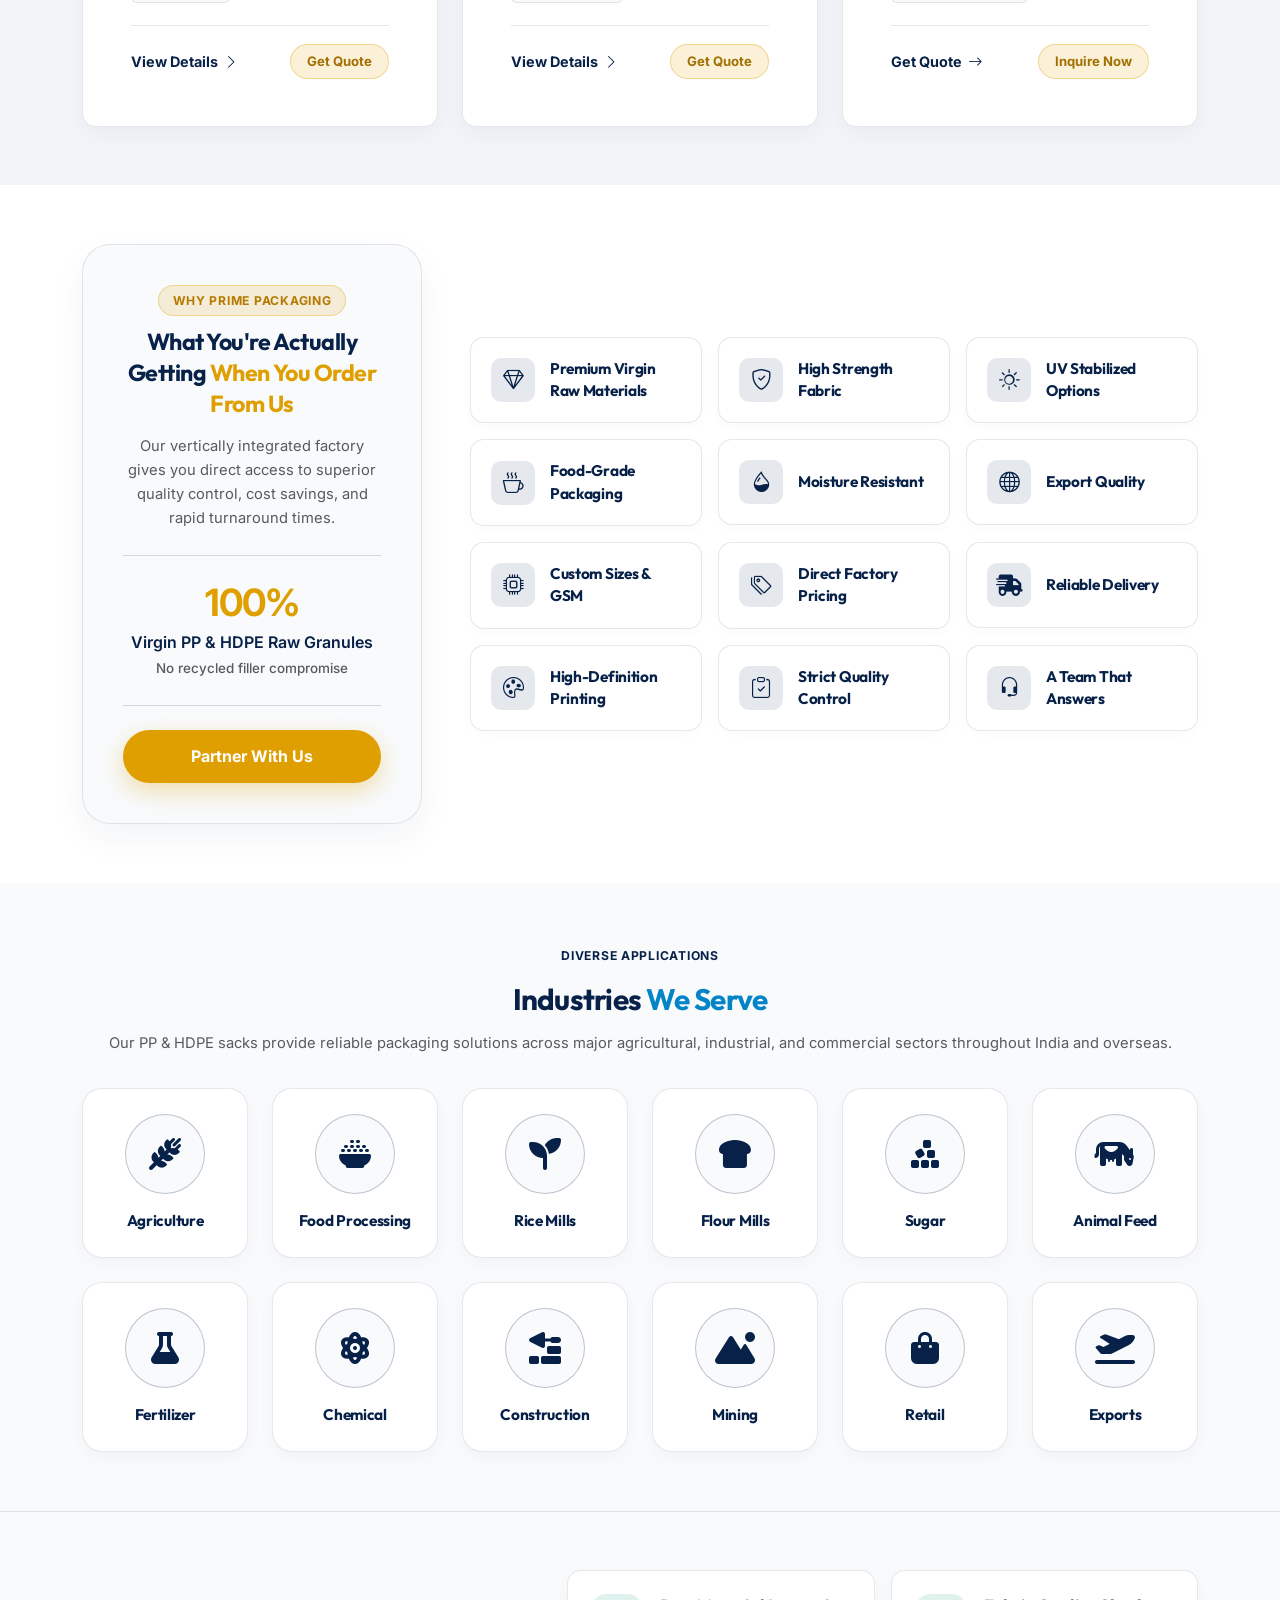
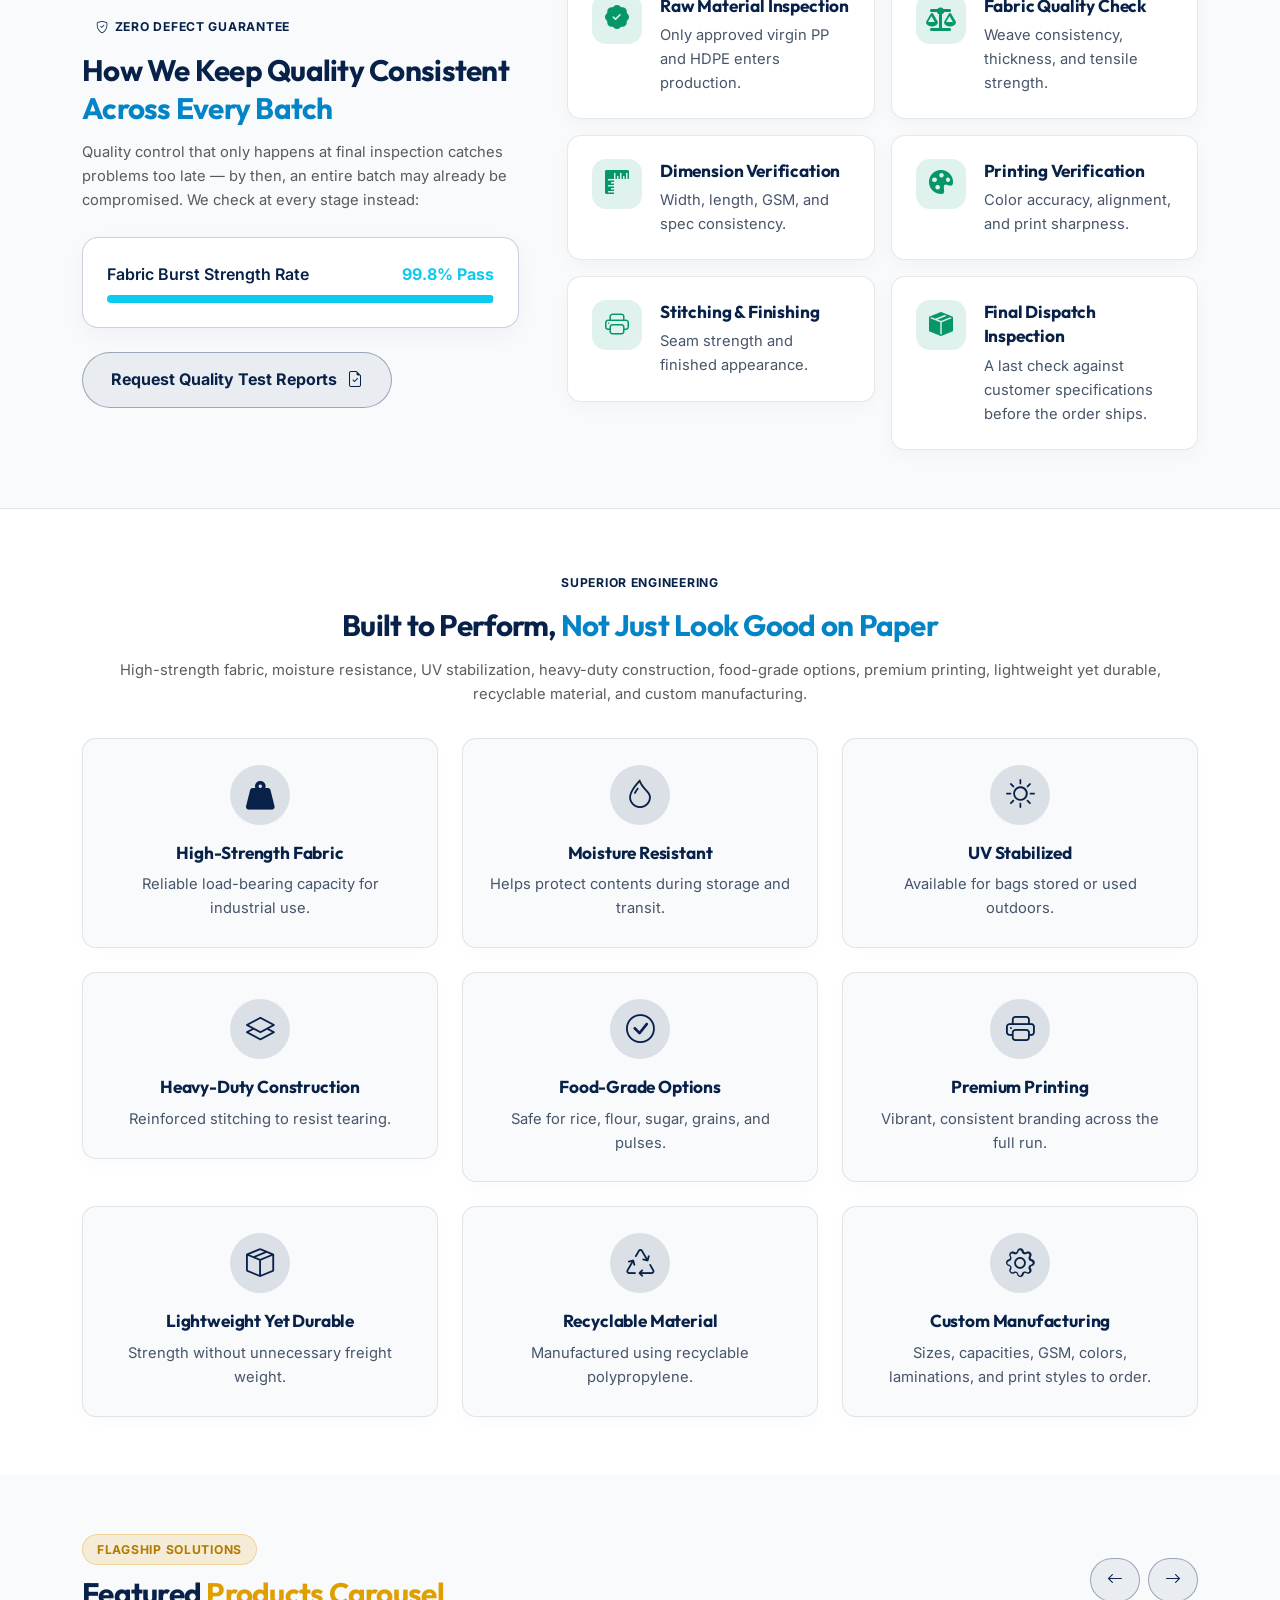
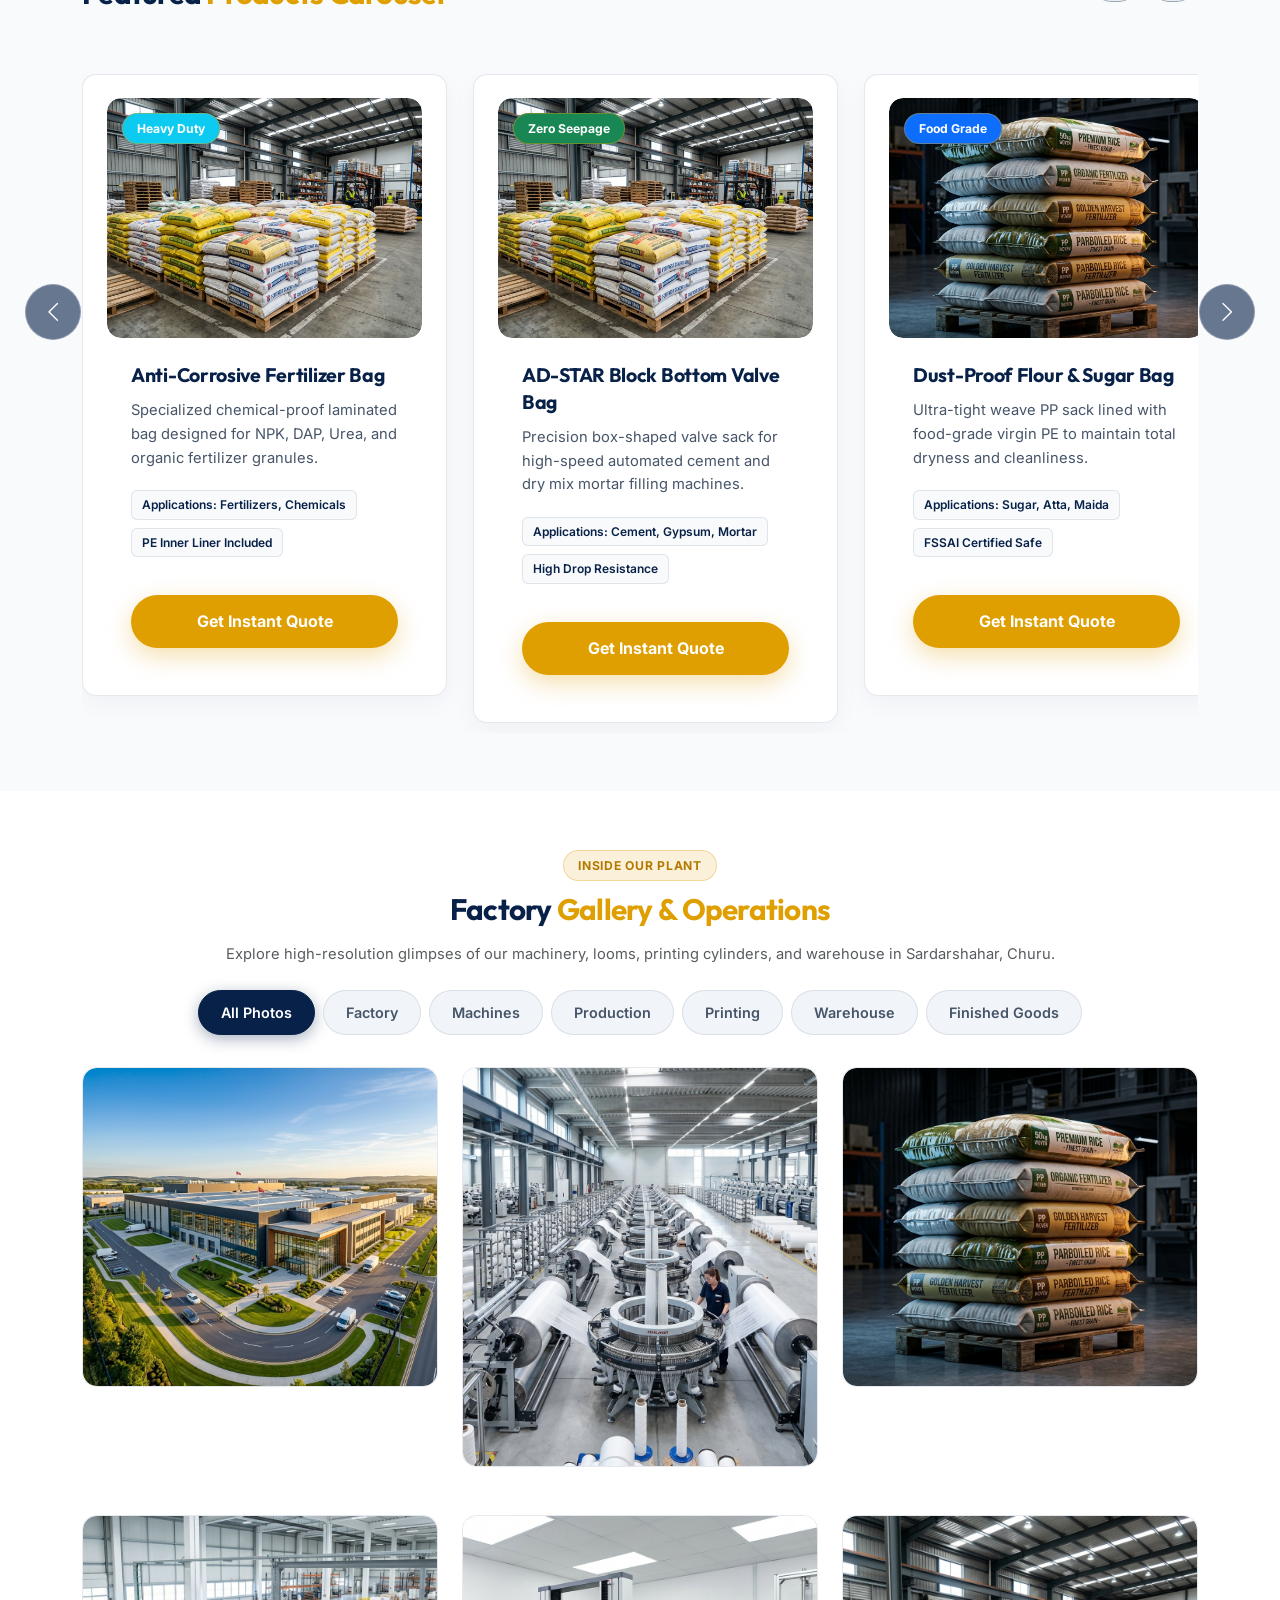
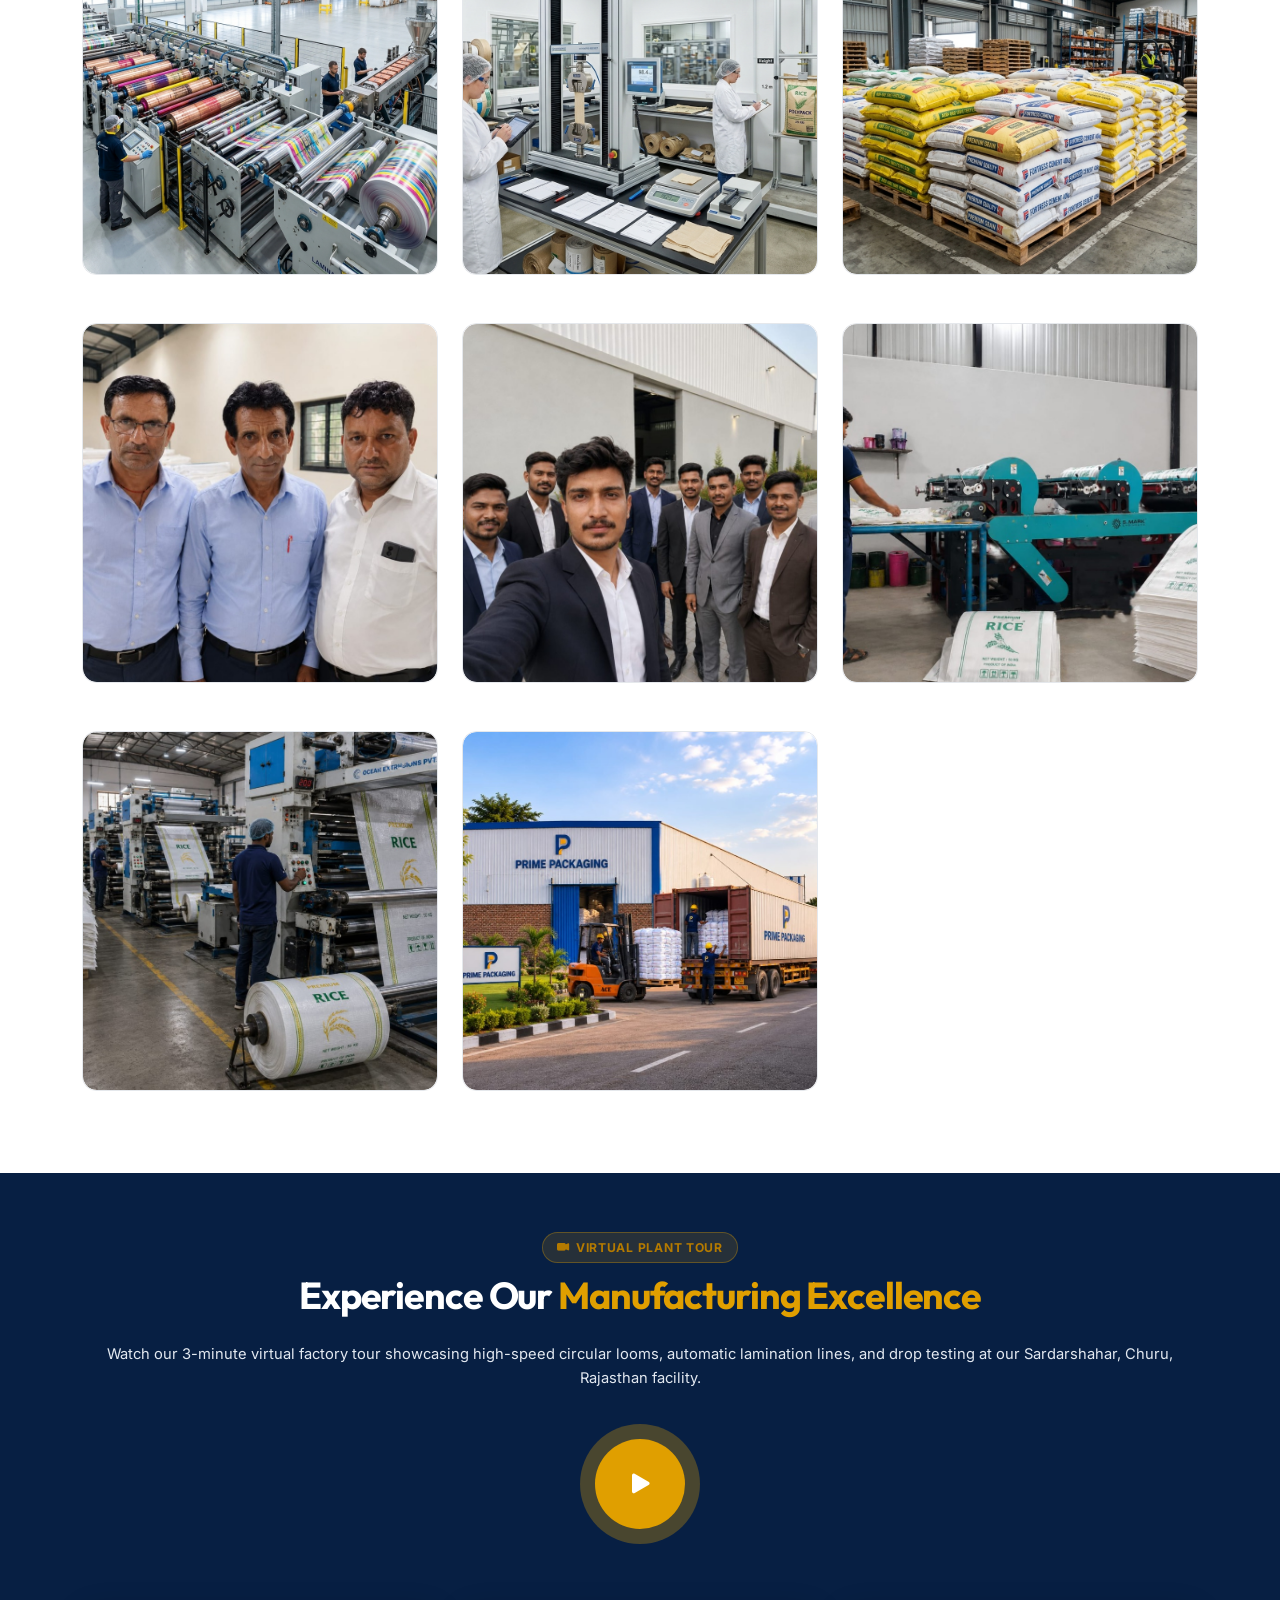
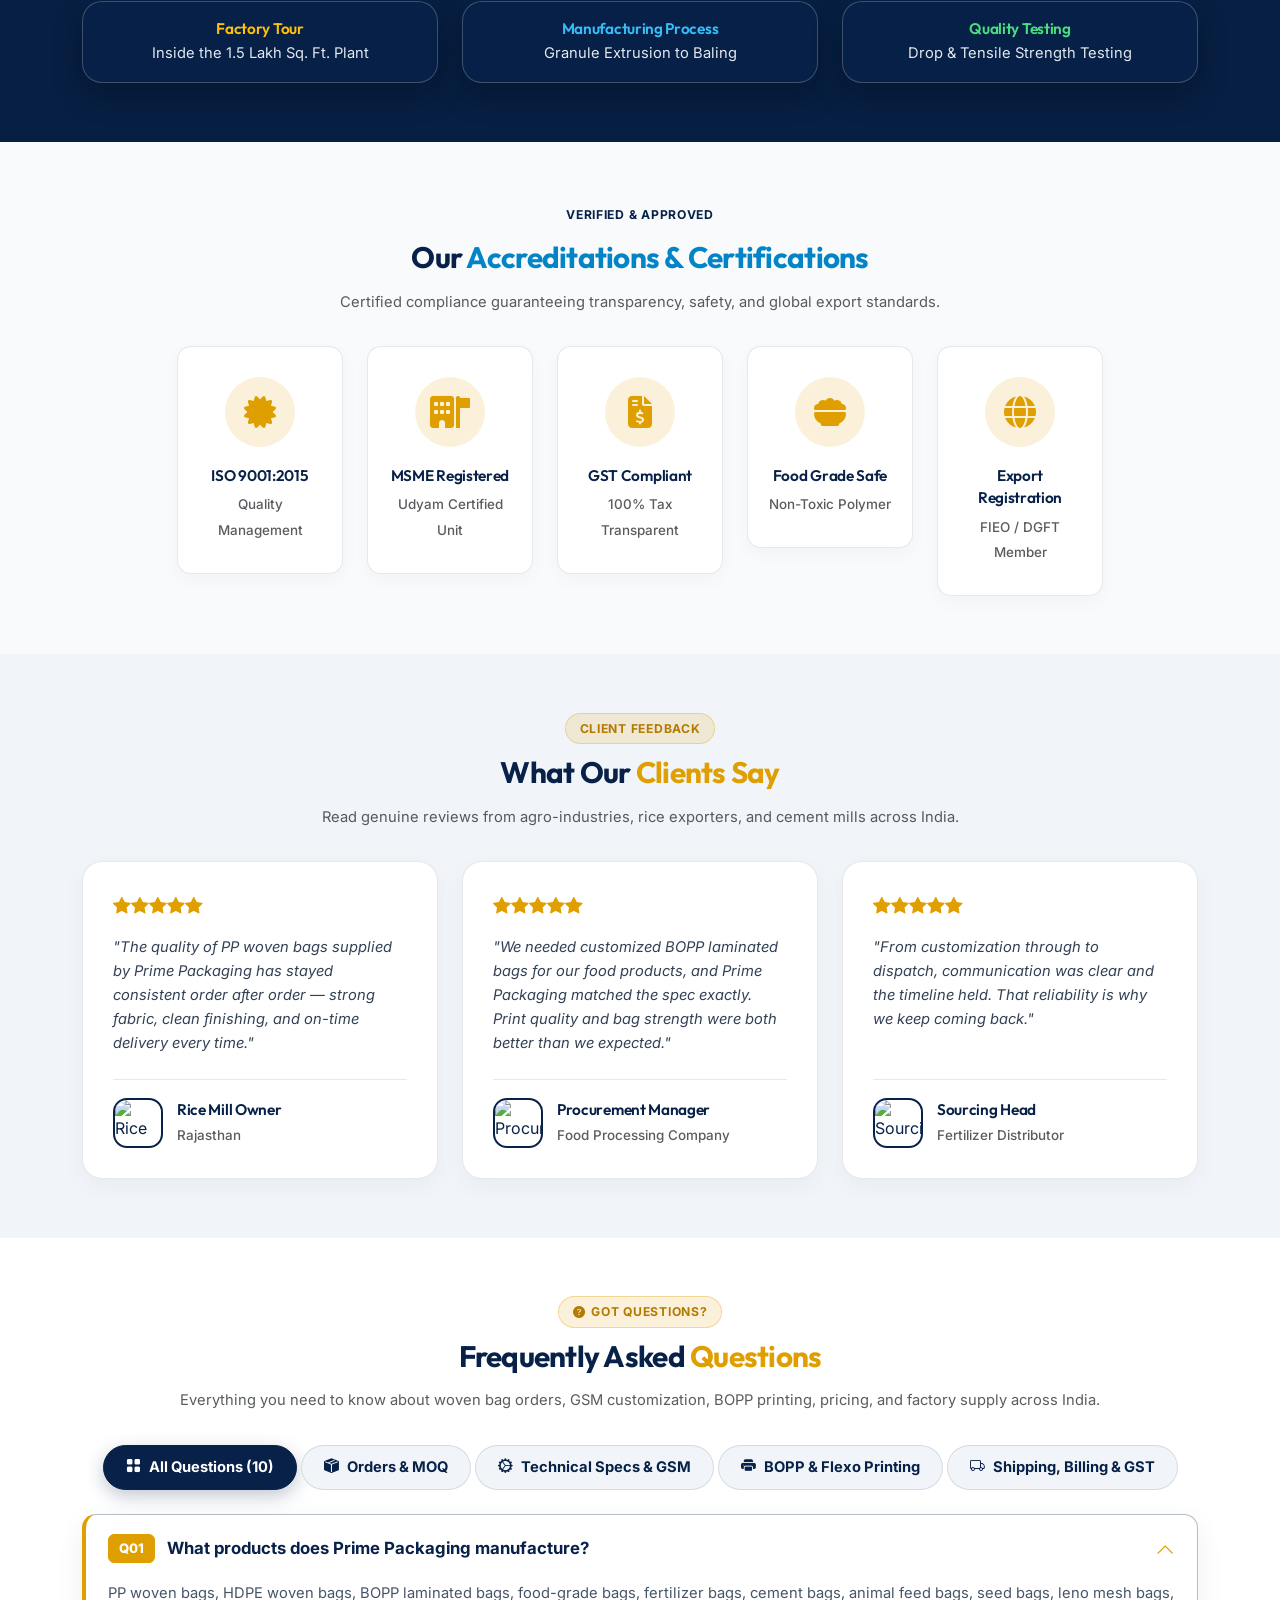
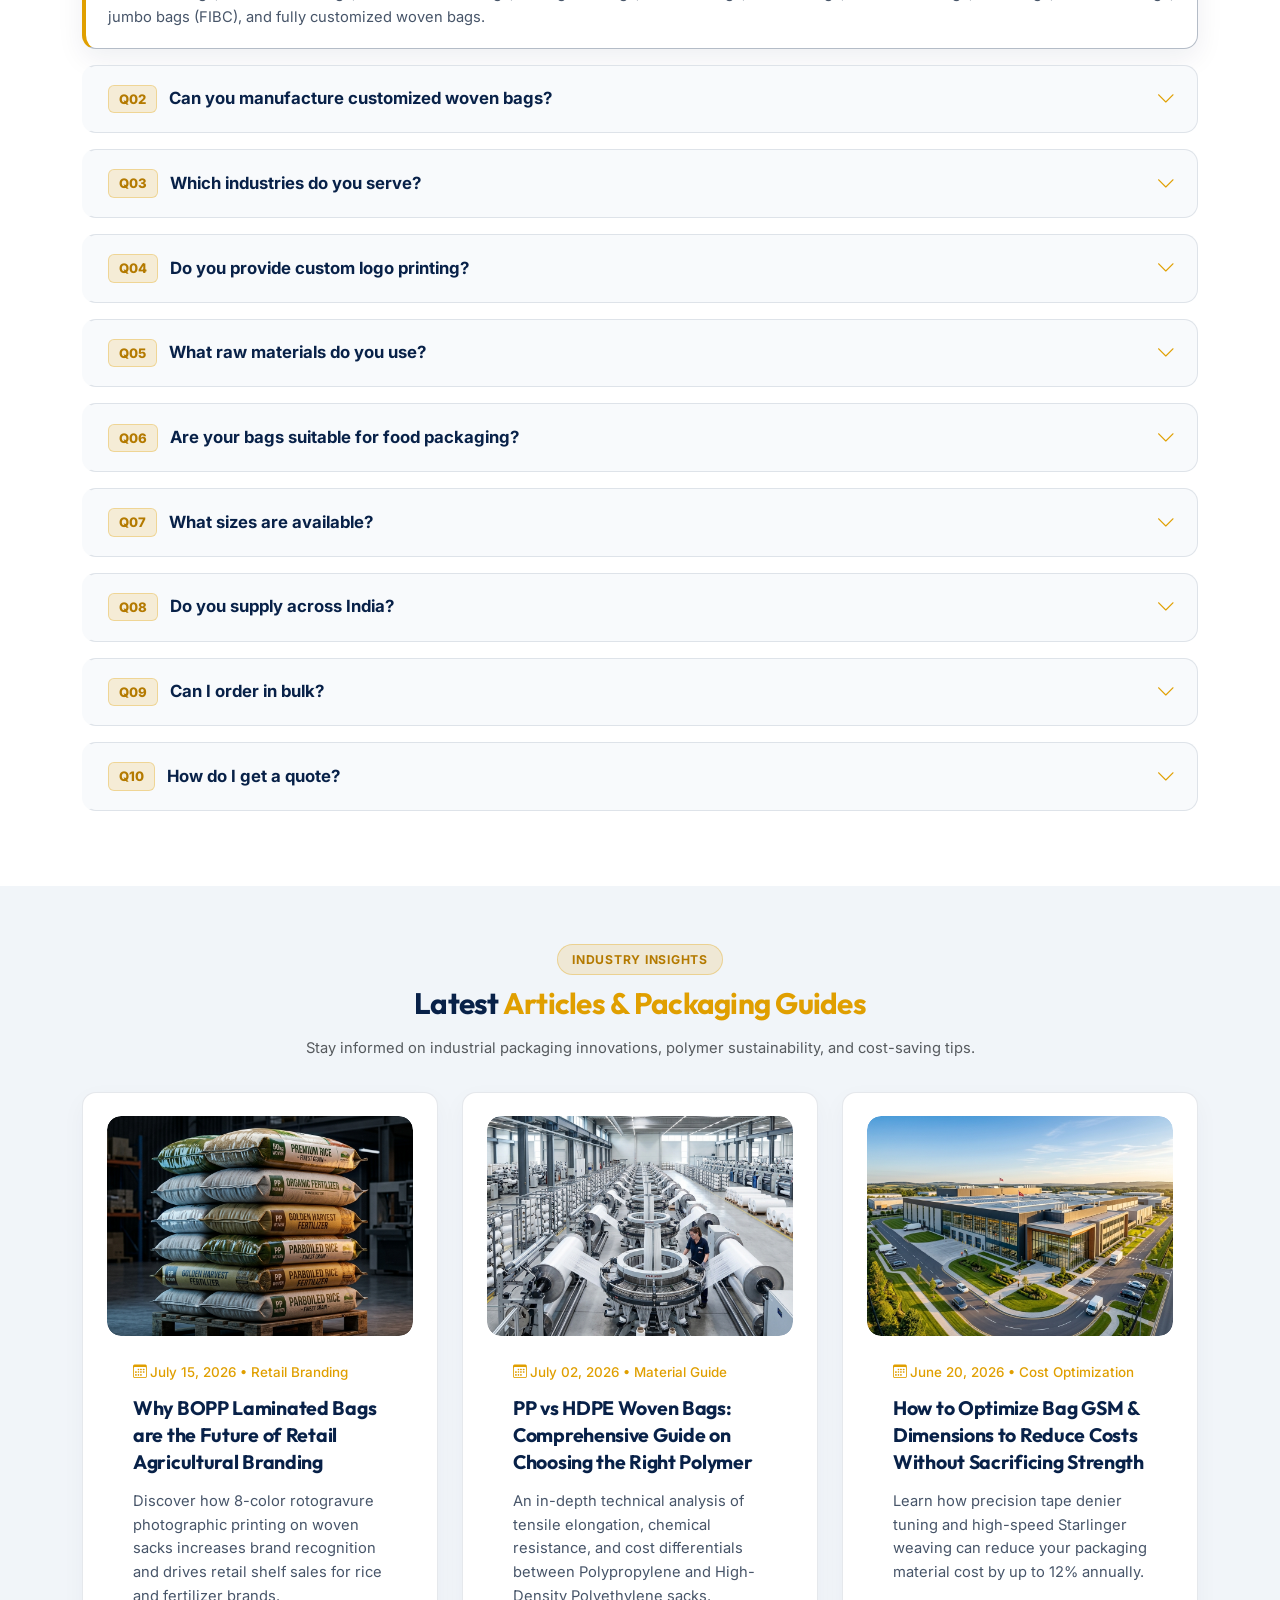
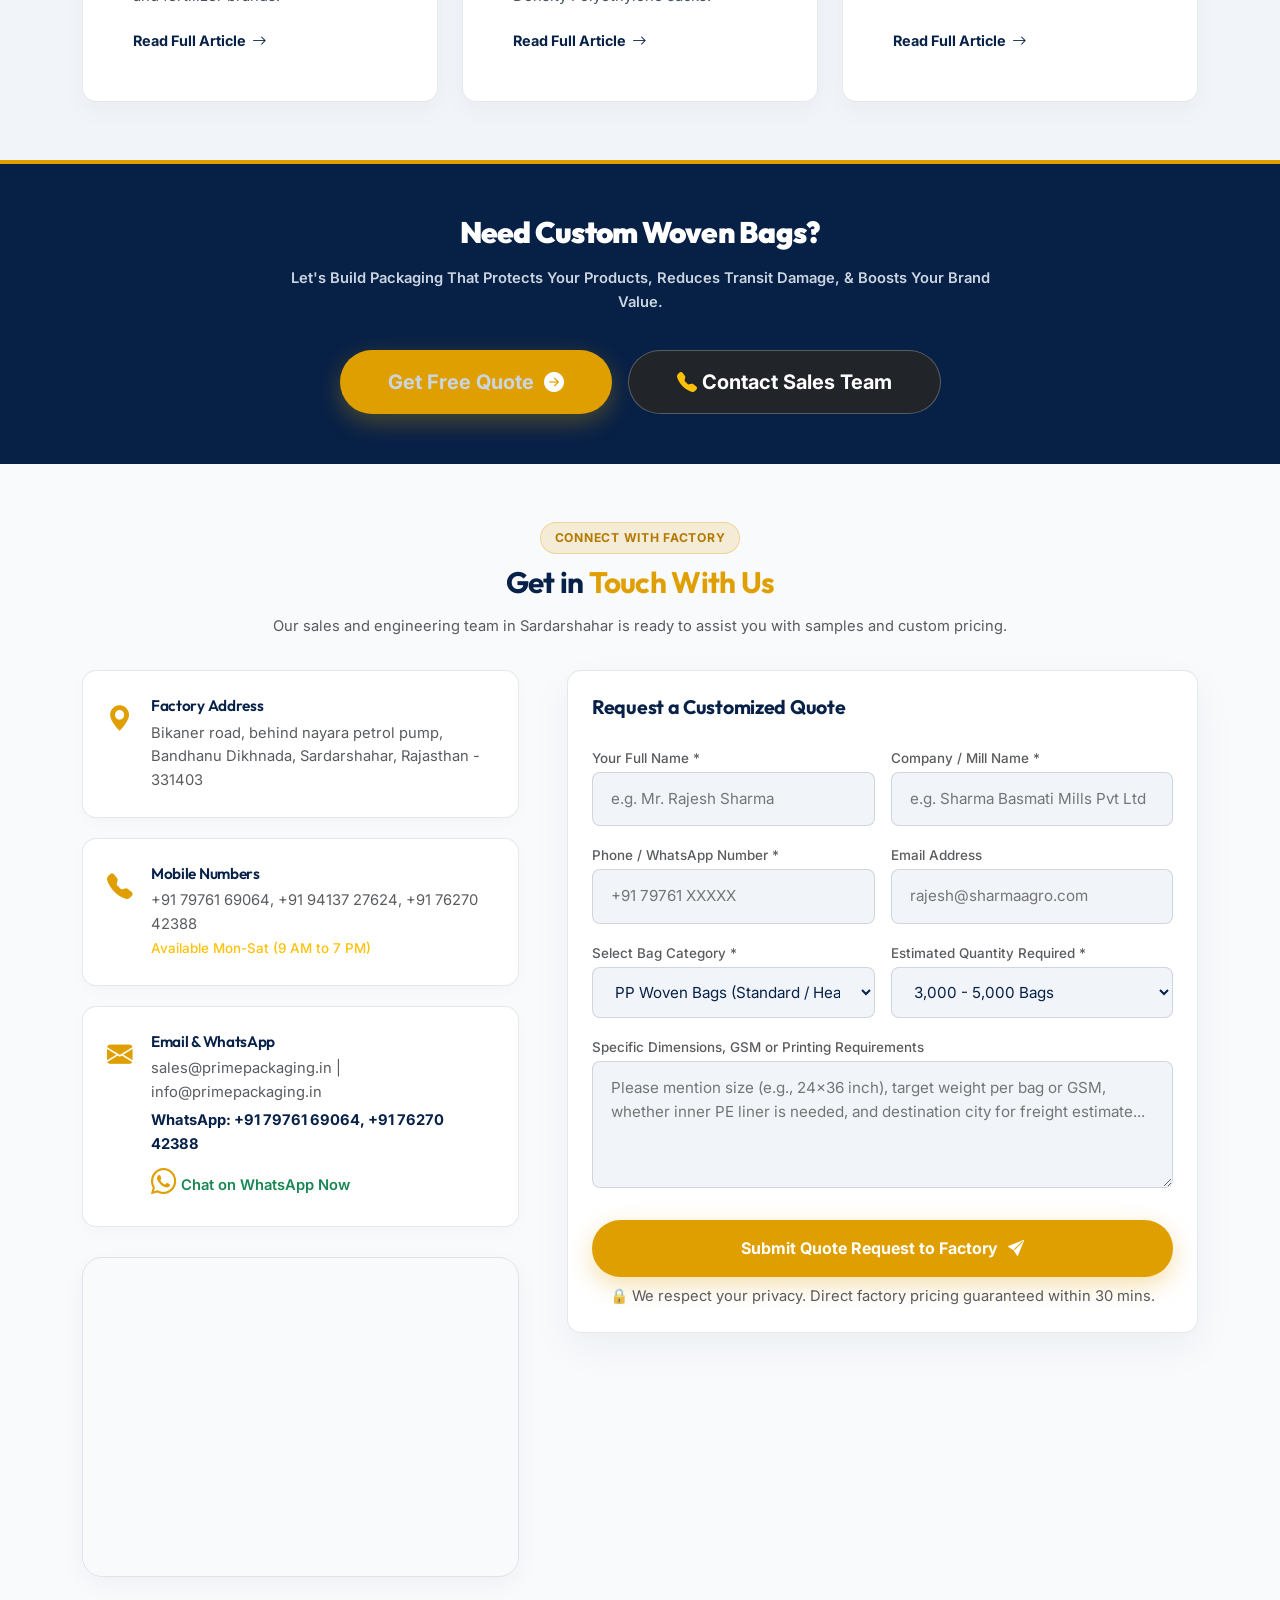
==== commit ef16299e: "Update homepage content and gallery images" ====
--- a/index.html
+++ b/index.html
@@ -127,10 +127,10 @@
                 <i class="bi bi-geo-alt-fill"></i> Factory: Bikaner road, behind nayara petrol pump, Bandhanu Dikhnada, Sardarshahar
               </div>
               <h1 class="fs-slide-title text-white fw-bold mb-4">
-                India's Premier Woven Sack & BOPP Manufacturer
+                PP Woven Bags, HDPE Woven Bags & BOPP Laminated Bags Manufacturer in Rajasthan
               </h1>
               <p class="fs-slide-subtitle text-light mb-5">
-                Equipped with ultra-modern Starlinger and Lohia tape extrusion lines and circular looms. We deliver PAN-India uncompromised burst strength, zero-defect weaving, and customized packaging solutions.
+                Strength That Protects. Quality That Performs. Trust That Lasts.
               </p>
               <div class="d-flex flex-wrap gap-3">
                 <a href="#" class="btn-amber trigger-quote" data-product="Fullscreen Slide 1 Quote">
@@ -273,7 +273,7 @@
           <div class="stat-item">
             <div class="stat-icon"><i class="bi bi-people"></i></div>
             <div class="stat-number" data-target="500" data-suffix="+">0+</div>
-            <div class="stat-label">Happy Clients</div>
+            <div class="stat-label">businesses we've supplied so far</div>
           </div>
         </div>
 
@@ -281,15 +281,15 @@
           <div class="stat-item">
             <div class="stat-icon"><i class="bi bi-boxes"></i></div>
             <div class="stat-number" data-target="100" data-suffix="+">0+</div>
-            <div class="stat-label">Product Variants</div>
+            <div class="stat-label">product variants across sizes, GSM, and finishes</div>
           </div>
         </div>
 
         <div class="col-6 col-md-6 col-lg-3">
           <div class="stat-item">
             <div class="stat-icon"><i class="bi bi-speedometer2"></i></div>
-            <div class="stat-number" data-target="100000" data-suffix="/Day">0</div>
-            <div class="stat-label">Daily Production</div>
+            <div class="stat-number" data-target="100000" data-suffix="+">0+</div>
+            <div class="stat-label">Bulk manufacturing capacity built for repeat, high-volume orders</div>
           </div>
         </div>
 
@@ -297,7 +297,7 @@
           <div class="stat-item">
             <div class="stat-icon"><i class="bi bi-shield-check"></i></div>
             <div class="stat-number" data-target="100" data-suffix="%">0%</div>
-            <div class="stat-label">Quality Tested</div>
+            <div class="stat-label">of stock is inspected before it leaves the factory</div>
           </div>
         </div>
 
@@ -329,13 +329,16 @@
             <i class="bi bi-building"></i> About Our Factory
           </div>
           <h2 class="display-6 fw-bold mb-4">
-            Pioneering Advanced Woven Bag Manufacturing in <span class="text-gradient-amber">Sardarshahar, Rajasthan</span>
+            A Woven Bag Manufacturer Built Around One Idea — <span class="text-gradient-amber">Packaging Shouldn't Fail You</span>
           </h2>
           <p class="text-muted mb-4">
-            Established at Bikaner road, behind nayara petrol pump, Bandhanu Dikhnada, Sardarshahar (Rajasthan 331403), <strong>Prime Packaging</strong> is a state-of-the-art manufacturing plant dedicated to producing ultra-durable Polypropylene (PP) and High-Density Polyethylene (HDPE) woven sacks, BOPP multicolor bags, and customized industrial packaging.
+            Good packaging is invisible when it works and very visible when it doesn't — torn bags, leaking fertilizer, faded print, rejected shipments. That's the problem we set out to solve when we started manufacturing PP woven bags in Sardarshahar, Churu.
           </p>
           <p class="text-muted mb-4">
-            With over 1,50,000 sq. ft. of modern plant space and high-speed Starlinger and Lohia tape extrusion lines and circular looms, we guarantee uncompromised burst strength, zero-defect weaving, and brilliant food-grade packaging that protects your valuable commodities across all climatic conditions.
+            Every bag that leaves our facility goes through the same process: raw material checks, controlled extrusion and weaving, lamination where required, printing, stitching, and a final inspection before packing. We don't skip steps to hit a lower price point, because a bag that splits open in transit costs our customers far more than a few rupees saved on cheaper material.
+          </p>
+          <p class="text-muted mb-4">
+            Today we manufacture PP woven bags, HDPE woven bags, BOPP laminated bags, food-grade sacks, leno mesh bags, jumbo bags (FIBC), and fully customized packaging for rice mills, flour mills, fertilizer companies, cement plants, chemical units, animal feed manufacturers, and exporters — across Rajasthan and the rest of India.
           </p>
 
           <!-- Small Cards Grid -->
@@ -393,9 +396,9 @@
       
       <div class="text-center max-w-700 mx-auto mb-5">
         <div class="badge-amber mb-2">Our Offerings</div>
-        <h2 class="display-5 fw-bold mb-3">Comprehensive <span class="text-gradient-amber">Product Categories</span></h2>
+        <h2 class="display-5 fw-bold mb-3">PP Woven Bags, HDPE Woven Bags & Custom Packaging <span class="text-gradient-amber">for Every Industry</span></h2>
         <p class="text-muted">
-          Manufactured with 100% virgin granules, customizable in size, GSM, color, inner liners, and high-definition BOPP printing.
+          We manufacture PP woven bags, HDPE woven bags, BOPP laminated bags, leno mesh bags, jumbo bags, and fully customized industrial packaging — built with virgin raw material and finished to match your product, your storage conditions, and your brand.
         </p>
       </div>
 
@@ -410,7 +413,7 @@
             </div>
             <div class="product-body">
               <h4 class="product-title">PP Woven Bags</h4>
-              <p class="product-desc">Standard and heavy-duty polypropylene circular woven sacks engineered for bulk packaging of grains, pulses, and raw materials.</p>
+              <p class="product-desc">Made from high-quality polypropylene woven fabric, our PP woven bags balance strength with light weight — a combination that matters when you're paying for freight by weight.</p>
               <div class="product-specs-list">
                 <span class="spec-tag">GSM: 55-130</span>
                 <span class="spec-tag">Capacity: 10kg - 100kg</span>
@@ -432,8 +435,8 @@
               <img src="assets/images/weaving_machines.jpg" alt="HDPE Bags" class="product-img">
             </div>
             <div class="product-body">
-              <h4 class="product-title">HDPE Bags</h4>
-              <p class="product-desc">High-Density Polyethylene woven bags with exceptional tensile strength and chemical resistance, ideal for chemicals and heavy goods.</p>
+              <h4 class="product-title">HDPE Woven Bags</h4>
+              <p class="product-desc">Where PP bags aren't enough — chemicals, minerals, construction material, and heavy loads — our HDPE bags offer higher tensile strength and better resistance.</p>
               <div class="product-specs-list">
                 <span class="spec-tag">Chemical Resistant</span>
                 <span class="spec-tag">GSM: 60-140</span>
@@ -456,7 +459,7 @@
             </div>
             <div class="product-body">
               <h4 class="product-title">BOPP Laminated Bags</h4>
-              <p class="product-desc">Biaxially Oriented Polypropylene laminated bags featuring crystal-clear 8-color rotogravure photographic printing for high retail shelf appeal.</p>
+              <p class="product-desc">If shelf appeal matters as much as protection, BOPP laminated bags are the answer: vibrant multicolor printing, strong moisture resistance, and a retail-ready finish.</p>
               <div class="product-specs-list">
                 <span class="spec-tag">Glossy/Matte Finish</span>
                 <span class="spec-tag">8-Color Print</span>
@@ -478,8 +481,8 @@
               <img src="assets/images/bopp_multicolor_bags.jpg" alt="Rice Bags" class="product-img">
             </div>
             <div class="product-body">
-              <h4 class="product-title">Rice Bags</h4>
-              <p class="product-desc">Specialized breathable and non-breathable rice packaging sacks with anti-skid weave and optional D-cut or loop handles for retail convenience.</p>
+              <h4 class="product-title">Food-Grade Packaging</h4>
+              <p class="product-desc">Manufactured for direct contact with food commodities — rice, wheat, and pulses — with optional inner liners and custom printing available.</p>
               <div class="product-specs-list">
                 <span class="spec-tag">Capacity: 5kg - 50kg</span>
                 <span class="spec-tag">Handle Option</span>
@@ -501,8 +504,8 @@
               <img src="assets/images/industrial_heavy_duty_bags.jpg" alt="Flour Bags" class="product-img">
             </div>
             <div class="product-body">
-              <h4 class="product-title">Flour Bags</h4>
-              <p class="product-desc">Fine-weave food-grade PP woven sacks equipped with inner PE liners to completely prevent flour dusting and protect against moisture ingress.</p>
+              <h4 class="product-title">Flour & Sugar Bags</h4>
+              <p class="product-desc">Food-grade construction with optional moisture protection and premium printing for retail or bulk distribution.</p>
               <div class="product-specs-list">
                 <span class="spec-tag">PE Liner Included</span>
                 <span class="spec-tag">Dust Tight</span>
@@ -524,8 +527,8 @@
               <img src="assets/images/industrial_heavy_duty_bags.jpg" alt="Fertilizer Bags" class="product-img">
             </div>
             <div class="product-body">
-              <h4 class="product-title">Fertilizer Bags</h4>
-              <p class="product-desc">Heavy-duty laminated bags engineered to withstand acid and chemical corrosion from urea, DAP, NPK, and organic fertilizers during long storage.</p>
+              <h4 class="product-title">Fertilizer & Chemical Bags</h4>
+              <p class="product-desc">Built to protect contents through storage, loading, and transport, with moisture-resistant laminated options where the product demands it.</p>
               <div class="product-specs-list">
                 <span class="spec-tag">Acid Resistant</span>
                 <span class="spec-tag">50kg Standard</span>
@@ -547,8 +550,8 @@
               <img src="assets/images/hero_3d_bags.jpg" alt="Feed Bags" class="product-img">
             </div>
             <div class="product-body">
-              <h4 class="product-title">Feed Bags</h4>
-              <p class="product-desc">Robust packaging solutions designed for cattle feed, poultry feed, and aqua feed with high resistance to rough handling and farm environments.</p>
+              <h4 class="product-title">Animal Feed Bags</h4>
+              <p class="product-desc">Manufactured for poultry, cattle, and livestock feed, balancing strength with print quality so your feed brand stays recognizable.</p>
               <div class="product-specs-list">
                 <span class="spec-tag">High Tear Strength</span>
                 <span class="spec-tag">Easy Stackable</span>
@@ -570,8 +573,8 @@
               <img src="assets/images/industrial_heavy_duty_bags.jpg" alt="Cement Bags" class="product-img">
             </div>
             <div class="product-body">
-              <h4 class="product-title">Cement Bags</h4>
-              <p class="product-desc">AD-STAR block bottom valve bags and circular woven sacks specifically manufactured for high-speed automated cement filling and zero seepage.</p>
+              <h4 class="product-title">Cement & Construction</h4>
+              <p class="product-desc">Heavy-duty construction to handle the abrasion and weight of cement, sand, and other construction materials.</p>
               <div class="product-specs-list">
                 <span class="spec-tag">Valve / Open Top</span>
                 <span class="spec-tag">Zero Seepage</span>
@@ -594,7 +597,7 @@
             </div>
             <div class="product-body">
               <h4 class="product-title">Sugar Bags</h4>
-              <p class="product-desc">Bright white PP woven bags lined with food-grade polyethylene to maintain sugar dryness and prevent contamination during transit.</p>
+              <p class="product-desc">Food-grade construction with optional moisture protection and premium printing for retail or bulk distribution.</p>
               <div class="product-specs-list">
                 <span class="spec-tag">Moisture Barrier</span>
                 <span class="spec-tag">Bright White PP</span>
@@ -616,8 +619,8 @@
               <img src="assets/images/bopp_multicolor_bags.jpg" alt="Seed Bags" class="product-img">
             </div>
             <div class="product-body">
-              <h4 class="product-title">Seed Bags</h4>
-              <p class="product-desc">High-gloss BOPP and micro-perforated bags designed to keep hybrid agricultural seeds fresh, viable, and well-aerated.</p>
+              <h4 class="product-title">Seed Packaging Bags</h4>
+              <p class="product-desc">Designed to protect seed viability and presentation from packing through point of sale.</p>
               <div class="product-specs-list">
                 <span class="spec-tag">Micro-Perforated</span>
                 <span class="spec-tag">Retail Ready</span>
@@ -662,8 +665,8 @@
               <img src="assets/images/rotogravure_printing_lamination.jpg" alt="Custom Bags" class="product-img">
             </div>
             <div class="product-body">
-              <h4 class="product-title">Custom Bags</h4>
-              <p class="product-desc">Completely tailor-made sacks to your exact specifications: custom dimensions, fabric weave density, colored threads, handles, and branded printing.</p>
+              <h4 class="product-title">Custom Printed Bags</h4>
+              <p class="product-desc">We handle full customization — size, capacity, GSM, color, logo and multicolor printing, lamination, liners, handles, and special finishing.</p>
               <div class="product-specs-list">
                 <span class="spec-tag">Custom Dimensions</span>
                 <span class="spec-tag">Any GSM / Color</span>
@@ -693,7 +696,7 @@
         <div class="col-lg-4">
           <div class="why-illustration-box">
             <div class="badge-amber mb-3">Why Prime Packaging</div>
-            <h3 class="display-6 fw-bold mb-3">The <span class="text-gradient-amber">Sardarshahar Advantage</span></h3>
+            <h3 class="display-6 fw-bold mb-3">What You're Actually Getting <span class="text-gradient-amber">When You Order From Us</span></h3>
             <p class="text-muted mb-4">
               Our vertically integrated factory gives you direct access to superior quality control, cost savings, and rapid turnaround times.
             </p>
@@ -715,7 +718,7 @@
             <div class="col-md-6 col-xl-4">
               <div class="why-feature-item">
                 <div class="why-icon"><i class="bi bi-gem"></i></div>
-                <h6>Premium Raw Material</h6>
+                <h6>Premium Virgin Raw Materials</h6>
               </div>
             </div>
 
@@ -729,14 +732,14 @@
             <div class="col-md-6 col-xl-4">
               <div class="why-feature-item">
                 <div class="why-icon"><i class="bi bi-sun"></i></div>
-                <h6>UV Protection</h6>
+                <h6>UV Stabilized Options</h6>
               </div>
             </div>
 
             <div class="col-md-6 col-xl-4">
               <div class="why-feature-item">
                 <div class="why-icon"><i class="bi bi-cup-hot"></i></div>
-                <h6>Food Grade Material</h6>
+                <h6>Food-Grade Packaging</h6>
               </div>
             </div>
 
@@ -757,42 +760,42 @@
             <div class="col-md-6 col-xl-4">
               <div class="why-feature-item">
                 <div class="why-icon"><i class="bi bi-cpu"></i></div>
-                <h6>Latest Machinery</h6>
+                <h6>Custom Sizes & GSM</h6>
               </div>
             </div>
 
             <div class="col-md-6 col-xl-4">
               <div class="why-feature-item">
                 <div class="why-icon"><i class="bi bi-tags"></i></div>
-                <h6>Competitive Pricing</h6>
+                <h6>Direct Factory Pricing</h6>
               </div>
             </div>
 
             <div class="col-md-6 col-xl-4">
               <div class="why-feature-item">
-                <div class="why-icon"><i class="bi bi-truck-fast"></i></div>
-                <h6>Fast Delivery</h6>
+                <div class="why-icon"><i class="fa-solid fa-truck-fast"></i></div>
+                <h6>Reliable Delivery</h6>
               </div>
             </div>
 
             <div class="col-md-6 col-xl-4">
               <div class="why-feature-item">
                 <div class="why-icon"><i class="bi bi-palette"></i></div>
-                <h6>Custom Printing</h6>
+                <h6>High-Definition Printing</h6>
               </div>
             </div>
 
             <div class="col-md-6 col-xl-4">
               <div class="why-feature-item">
                 <div class="why-icon"><i class="bi bi-clipboard-check"></i></div>
-                <h6>Quality Inspection</h6>
+                <h6>Strict Quality Control</h6>
               </div>
             </div>
 
             <div class="col-md-6 col-xl-4">
               <div class="why-feature-item">
                 <div class="why-icon"><i class="bi bi-headset"></i></div>
-                <h6>Customer Support</h6>
+                <h6>A Team That Answers</h6>
               </div>
             </div>
 
@@ -915,9 +918,9 @@
         
         <div class="col-lg-5">
           <div class="badge-cyan mb-3"><i class="bi bi-shield-check"></i> Zero Defect Guarantee</div>
-          <h2 class="display-5 fw-bold mb-4">Rigorous <span class="text-gradient-cyan">Quality Assurance</span> Protocols</h2>
+          <h2 class="display-5 fw-bold mb-4">How We Keep Quality Consistent <span class="text-gradient-cyan">Across Every Batch</span></h2>
           <p class="text-muted mb-4">
-            Every batch produced at our Sardarshahar facility undergoes a strict 6-stage quality inspection before it is certified for dispatch. We adhere to IS 11652 / IS 14887 Indian Bureau of Standards and international export standards.
+            Quality control that only happens at final inspection catches problems too late — by then, an entire batch may already be compromised. We check at every stage instead:
           </p>
           <div class="p-4 rounded-4 bg-dark bg-opacity-50 border border-info border-opacity-25 mb-4">
             <div class="d-flex align-items-center justify-content-between mb-2">
@@ -938,18 +941,18 @@
               <div class="quality-card">
                 <div class="quality-icon"><i class="bi bi-patch-check-fill"></i></div>
                 <div>
-                  <h5>Strength & Drop Test</h5>
-                  <p>Loaded bags undergo repeated free-fall drop tests from 1.5m height to verify zero seam splitting.</p>
+                  <h5>Raw Material Inspection</h5>
+                  <p>Only approved virgin PP and HDPE enters production.</p>
                 </div>
               </div>
             </div>
 
             <div class="col-md-6">
               <div class="quality-card">
-                <div class="quality-icon"><i class="bi bi-scale"></i></div>
+                <div class="quality-icon"><i class="fa-solid fa-scale-balanced"></i></div>
                 <div>
-                  <h5>Weight & GSM Test</h5>
-                  <p>Precision digital weighing checks verify exact tape denier and fabric grams per square meter (GSM).</p>
+                  <h5>Fabric Quality Check</h5>
+                  <p>Weave consistency, thickness, and tensile strength.</p>
                 </div>
               </div>
             </div>
@@ -958,8 +961,8 @@
               <div class="quality-card">
                 <div class="quality-icon"><i class="bi bi-rulers"></i></div>
                 <div>
-                  <h5>Size Inspection</h5>
-                  <p>Automated optical measurement ensures exact length, width, and gusset folding dimensions.</p>
+                  <h5>Dimension Verification</h5>
+                  <p>Width, length, GSM, and spec consistency.</p>
                 </div>
               </div>
             </div>
@@ -968,8 +971,8 @@
               <div class="quality-card">
                 <div class="quality-icon"><i class="bi bi-palette-fill"></i></div>
                 <div>
-                  <h5>Color & Gloss Matching</h5>
-                  <p>Spectrophotometer checks ensure exact Pantone shades and high gloss BOPP film brightness.</p>
+                  <h5>Printing Verification</h5>
+                  <p>Color accuracy, alignment, and print sharpness.</p>
                 </div>
               </div>
             </div>
@@ -978,8 +981,8 @@
               <div class="quality-card">
                 <div class="quality-icon"><i class="bi bi-printer"></i></div>
                 <div>
-                  <h5>Printing Adhesion Quality</h5>
-                  <p>Tape peel tests check ink adhesion durability so branding never rubs off during transport.</p>
+                  <h5>Stitching & Finishing</h5>
+                  <p>Seam strength and finished appearance.</p>
                 </div>
               </div>
             </div>
@@ -988,8 +991,8 @@
               <div class="quality-card">
                 <div class="quality-icon"><i class="bi bi-box-seam-fill"></i></div>
                 <div>
-                  <h5>Final Bale QC & Count</h5>
-                  <p>Hydraulic baling verification ensures exact bag counts per bale with moisture-proof protective wrapping.</p>
+                  <h5>Final Dispatch Inspection</h5>
+                  <p>A last check against customer specifications before the order ships.</p>
                 </div>
               </div>
             </div>
@@ -1008,89 +1011,81 @@
     <div class="container">
       <div class="text-center max-w-700 mx-auto mb-5">
         <div class="badge-cyan mb-2">Superior Engineering</div>
-        <h2 class="display-5 fw-bold mb-3">Key <span class="text-gradient-cyan">Product Features</span></h2>
-        <p class="text-muted">Why our woven sacks outlast and outperform standard packaging in rough transit conditions.</p>
+        <h2 class="display-5 fw-bold mb-3">Built to Perform, <span class="text-gradient-cyan">Not Just Look Good on Paper</span></h2>
+        <p class="text-muted">High-strength fabric, moisture resistance, UV stabilization, heavy-duty construction, food-grade options, premium printing, lightweight yet durable, recyclable material, and custom manufacturing.</p>
       </div>
 
       <div class="row g-4 justify-content-center">
         
-        <div class="col-sm-6 col-md-4 col-lg-3">
+        <div class="col-sm-6 col-md-4 col-lg-4">
           <div class="feature-box">
-            <div class="fb-icon"><i class="bi bi-water"></i></div>
-            <h5>Water Resistant</h5>
-            <p>Laminated barriers keep contents 100% dry even during heavy rain transit.</p>
-          </div>
-        </div>
-
-        <div class="col-sm-6 col-md-4 col-lg-3">
+            <div class="fb-icon"><i class="fa-solid fa-weight-hanging"></i></div>
+            <h5>High-Strength Fabric</h5>
+            <p>Reliable load-bearing capacity for industrial use.</p>
+          </div>
+        </div>
+
+        <div class="col-sm-6 col-md-4 col-lg-4">
           <div class="feature-box">
-            <div class="fb-icon"><i class="bi bi-brightness-high"></i></div>
-            <h5>UV Resistant</h5>
-            <p>Special UV stabilizer masterbatch protects bags from degradation under direct sunlight.</p>
-          </div>
-        </div>
-
-        <div class="col-sm-6 col-md-4 col-lg-3">
+            <div class="fb-icon"><i class="bi bi-droplet"></i></div>
+            <h5>Moisture Resistant</h5>
+            <p>Helps protect contents during storage and transit.</p>
+          </div>
+        </div>
+
+        <div class="col-sm-6 col-md-4 col-lg-4">
           <div class="feature-box">
-            <div class="fb-icon"><i class="bi bi-weight"></i></div>
-            <h5>High Load Capacity</h5>
-            <p>High tensile strength yarns engineered to carry up to 100kg with zero burst failures.</p>
-          </div>
-        </div>
-
-        <div class="col-sm-6 col-md-4 col-lg-3">
+            <div class="fb-icon"><i class="bi bi-sun"></i></div>
+            <h5>UV Stabilized</h5>
+            <p>Available for bags stored or used outdoors.</p>
+          </div>
+        </div>
+
+        <div class="col-sm-6 col-md-4 col-lg-4">
+          <div class="feature-box">
+            <div class="fb-icon"><i class="bi bi-layers"></i></div>
+            <h5>Heavy-Duty Construction</h5>
+            <p>Reinforced stitching to resist tearing.</p>
+          </div>
+        </div>
+
+        <div class="col-sm-6 col-md-4 col-lg-4">
+          <div class="feature-box">
+            <div class="fb-icon"><i class="bi bi-check-circle"></i></div>
+            <h5>Food-Grade Options</h5>
+            <p>Safe for rice, flour, sugar, grains, and pulses.</p>
+          </div>
+        </div>
+
+        <div class="col-sm-6 col-md-4 col-lg-4">
+          <div class="feature-box">
+            <div class="fb-icon"><i class="bi bi-printer"></i></div>
+            <h5>Premium Printing</h5>
+            <p>Vibrant, consistent branding across the full run.</p>
+          </div>
+        </div>
+
+        <div class="col-sm-6 col-md-4 col-lg-4">
+          <div class="feature-box">
+            <div class="fb-icon"><i class="bi bi-box-seam"></i></div>
+            <h5>Lightweight Yet Durable</h5>
+            <p>Strength without unnecessary freight weight.</p>
+          </div>
+        </div>
+
+        <div class="col-sm-6 col-md-4 col-lg-4">
           <div class="feature-box">
             <div class="fb-icon"><i class="bi bi-recycle"></i></div>
-            <h5>Eco Friendly</h5>
-            <p>100% recyclable polypropylene material promoting sustainable industrial packaging.</p>
-          </div>
-        </div>
-
-        <div class="col-sm-6 col-md-4 col-lg-3">
+            <h5>Recyclable Material</h5>
+            <p>Manufactured using recyclable polypropylene.</p>
+          </div>
+        </div>
+
+        <div class="col-sm-6 col-md-4 col-lg-4">
           <div class="feature-box">
-            <div class="fb-icon"><i class="bi bi-arrow-repeat"></i></div>
-            <h5>Reusable & Durable</h5>
-            <p>Robust circular weave allows multiple handling cycles without loss of strength.</p>
-          </div>
-        </div>
-
-        <div class="col-sm-6 col-md-4 col-lg-3">
-          <div class="feature-box">
-            <div class="fb-icon"><i class="bi bi-check-circle-fill"></i></div>
-            <h5>Food Grade Certified</h5>
-            <p>Non-toxic virgin polymer safe for direct contact with rice, sugar, flour, and grains.</p>
-          </div>
-        </div>
-
-        <div class="col-sm-6 col-md-4 col-lg-3">
-          <div class="feature-box">
-            <div class="fb-icon"><i class="bi bi-layers-half"></i></div>
-            <h5>Heavy Duty Stitching</h5>
-            <p>Double-fold bottom and top hem stitching with high-tenacity polyester thread.</p>
-          </div>
-        </div>
-
-        <div class="col-sm-6 col-md-4 col-lg-3">
-          <div class="feature-box">
-            <div class="fb-icon"><i class="bi bi-stars"></i></div>
-            <h5>Premium Gloss Finish</h5>
-            <p>Mirror-like BOPP lamination enhances retail visibility and brand prestige.</p>
-          </div>
-        </div>
-
-        <div class="col-sm-6 col-md-4 col-lg-3">
-          <div class="feature-box">
-            <div class="fb-icon"><i class="bi bi-printer-fill"></i></div>
-            <h5>Excellent Printing</h5>
-            <p>Sharp, high-contrast rotogravure printing that resists scratching and fading.</p>
-          </div>
-        </div>
-
-        <div class="col-sm-6 col-md-4 col-lg-3">
-          <div class="feature-box">
-            <div class="fb-icon"><i class="bi bi-hourglass-split"></i></div>
-            <h5>Long Storage Life</h5>
-            <p>Prevents mold, insect infestation, and spoilage during extended warehouse storage.</p>
+            <div class="fb-icon"><i class="bi bi-gear"></i></div>
+            <h5>Custom Manufacturing</h5>
+            <p>Sizes, capacities, GSM, colors, laminations, and print styles to order.</p>
           </div>
         </div>
 
@@ -1273,6 +1268,56 @@
           </div>
         </div>
 
+        <div class="col-md-6 col-lg-4 gallery-grid-item" data-category="factory">
+          <div class="gallery-item open-lightbox" style="height: 360px;" data-img="assets/images/gallery_new_1.jpg" data-title="Core Management Team">
+            <img src="assets/images/gallery_new_1.jpg" alt="Core Management Team" class="gallery-img">
+            <div class="gallery-caption">
+              <h6>Core Management Team</h6>
+              <span>Category: Factory</span>
+            </div>
+          </div>
+        </div>
+
+        <div class="col-md-6 col-lg-4 gallery-grid-item" data-category="factory">
+          <div class="gallery-item open-lightbox" style="height: 360px;" data-img="assets/images/gallery_new_2.jpg" data-title="Our Dedicated Team">
+            <img src="assets/images/gallery_new_2.jpg" alt="Our Dedicated Team" class="gallery-img">
+            <div class="gallery-caption">
+              <h6>Our Dedicated Team</h6>
+              <span>Category: Factory</span>
+            </div>
+          </div>
+        </div>
+
+        <div class="col-md-6 col-lg-4 gallery-grid-item" data-category="printing">
+          <div class="gallery-item open-lightbox" style="height: 360px;" data-img="assets/images/gallery_new_3.jpg" data-title="Printing Operations">
+            <img src="assets/images/gallery_new_3.jpg" alt="Printing Operations" class="gallery-img">
+            <div class="gallery-caption">
+              <h6>Printing Operations</h6>
+              <span>Category: Printing</span>
+            </div>
+          </div>
+        </div>
+
+        <div class="col-md-6 col-lg-4 gallery-grid-item" data-category="production">
+          <div class="gallery-item open-lightbox" style="height: 360px;" data-img="assets/images/gallery_new_4.jpg" data-title="Extrusion & Web Handling">
+            <img src="assets/images/gallery_new_4.jpg" alt="Extrusion & Web Handling" class="gallery-img">
+            <div class="gallery-caption">
+              <h6>Extrusion & Web Handling</h6>
+              <span>Category: Production</span>
+            </div>
+          </div>
+        </div>
+
+        <div class="col-md-6 col-lg-4 gallery-grid-item" data-category="warehouse">
+          <div class="gallery-item open-lightbox" style="height: 360px;" data-img="assets/images/gallery_new_5.jpg" data-title="Logistics & Dispatch">
+            <img src="assets/images/gallery_new_5.jpg" alt="Logistics & Dispatch" class="gallery-img">
+            <div class="gallery-caption">
+              <h6>Logistics & Dispatch</h6>
+              <span>Category: Warehouse</span>
+            </div>
+          </div>
+        </div>
+
       </div>
     </div>
   </section>
@@ -1386,12 +1431,12 @@
         <div class="col-md-4">
           <div class="testimonial-card">
             <div class="stars"><i class="bi bi-star-fill"></i><i class="bi bi-star-fill"></i><i class="bi bi-star-fill"></i><i class="bi bi-star-fill"></i><i class="bi bi-star-fill"></i></div>
-            <p class="testi-text">"We order 50,000 BOPP laminated rice bags monthly from Prime Packaging Sardarshahar. The rotogravure printing sharpness is unmatched, and our bags have zero transit breakage across India."</p>
+            <p class="testi-text">"The quality of PP woven bags supplied by Prime Packaging has stayed consistent order after order — strong fabric, clean finishing, and on-time delivery every time."</p>
             <div class="client-profile">
-              <img src="https://images.unsplash.com/photo-1507003211169-0a1dd7228f2d?auto=format&fit=crop&w=150&q=80" alt="Rajesh Sharma" class="client-avatar">
+              <img src="https://images.unsplash.com/photo-1507003211169-0a1dd7228f2d?auto=format&fit=crop&w=150&q=80" alt="Rice Mill Owner" class="client-avatar">
               <div>
-                <h6 class="mb-0 text-dark">Rajesh Sharma</h6>
-                <span class="text-muted small">MD, Sharma Basmati Exporters - Karnal, Haryana</span>
+                <h6 class="mb-0 text-dark">Rice Mill Owner</h6>
+                <span class="text-muted small">Rajasthan</span>
               </div>
             </div>
           </div>
@@ -1400,12 +1445,12 @@
         <div class="col-md-4">
           <div class="testimonial-card">
             <div class="stars"><i class="bi bi-star-fill"></i><i class="bi bi-star-fill"></i><i class="bi bi-star-fill"></i><i class="bi bi-star-fill"></i><i class="bi bi-star-fill"></i></div>
-            <p class="testi-text">"Their heavy-duty HDPE sacks with inner PE liners kept our fertilizer chemical granules completely moisture-free even during heavy monsoon shipping. Excellent factory pricing and delivery timing!"</p>
+            <p class="testi-text">"We needed customized BOPP laminated bags for our food products, and Prime Packaging matched the spec exactly. Print quality and bag strength were both better than we expected."</p>
             <div class="client-profile">
-              <img src="https://images.unsplash.com/photo-1500648767791-00dcc994a43e?auto=format&fit=crop&w=150&q=80" alt="Vikram Singh" class="client-avatar">
+              <img src="https://images.unsplash.com/photo-1500648767791-00dcc994a43e?auto=format&fit=crop&w=150&q=80" alt="Procurement Manager" class="client-avatar">
               <div>
-                <h6 class="mb-0 text-dark">Vikram Singh</h6>
-                <span class="text-muted small">Procurement Head, Rajasthan Agro Chem - Jaipur</span>
+                <h6 class="mb-0 text-dark">Procurement Manager</h6>
+                <span class="text-muted small">Food Processing Company</span>
               </div>
             </div>
           </div>
@@ -1414,12 +1459,12 @@
         <div class="col-md-4">
           <div class="testimonial-card">
             <div class="stars"><i class="bi bi-star-fill"></i><i class="bi bi-star-fill"></i><i class="bi bi-star-fill"></i><i class="bi bi-star-fill"></i><i class="bi bi-star-fill"></i></div>
-            <p class="testi-text">"We visited the Prime Packaging plant in Sardarshahar, Churu and were wowed by their high-speed Starlinger circular looms and strict quality testing lab. They are now our exclusive packaging vendor."</p>
+            <p class="testi-text">"From customization through to dispatch, communication was clear and the timeline held. That reliability is why we keep coming back."</p>
             <div class="client-profile">
-              <img src="https://images.unsplash.com/photo-1519085360753-af0119f7cbe7?auto=format&fit=crop&w=150&q=80" alt="Amit Patel" class="client-avatar">
+              <img src="https://images.unsplash.com/photo-1519085360753-af0119f7cbe7?auto=format&fit=crop&w=150&q=80" alt="Sourcing Head" class="client-avatar">
               <div>
-                <h6 class="mb-0 text-dark">Amit Patel</h6>
-                <span class="text-muted small">Director, Gujarat Minerals & Feed - Ahmedabad</span>
+                <h6 class="mb-0 text-dark">Sourcing Head</h6>
+                <span class="text-muted small">Fertilizer Distributor</span>
               </div>
             </div>
           </div>
@@ -1441,8 +1486,8 @@
       </div>
 
       <!-- FAQ Category Filter Tabs -->
-      <div class="faq-filter-tabs">
-        <button class="faq-filter-btn active" data-filter="all"><i class="bi bi-grid-fill"></i> All Questions (15)</button>
+      <div class="faq-filters mb-4 text-center">
+        <button class="faq-filter-btn active" data-filter="all"><i class="bi bi-grid-fill"></i> All Questions (10)</button>
         <button class="faq-filter-btn" data-filter="moq"><i class="bi bi-box-seam-fill"></i> Orders & MOQ</button>
         <button class="faq-filter-btn" data-filter="specs"><i class="bi bi-gear-wide-connected"></i> Technical Specs & GSM</button>
         <button class="faq-filter-btn" data-filter="print"><i class="bi bi-printer-fill"></i> BOPP & Flexo Printing</button>
@@ -1455,12 +1500,12 @@
           <button class="accordion-button-custom">
             <span>
               <span class="faq-q-badge">Q01</span>
-              <span>Where is the Prime Packaging factory located and can we visit for inspection?</span>
+              <span>What products does Prime Packaging manufacture?</span>
             </span>
             <i class="bi bi-chevron-down"></i>
           </button>
           <div class="accordion-body-custom">
-            <p>Our manufacturing plant is located at Bikaner road, behind nayara petrol pump, Bandhanu Dikhnada, Sardarshahar, Rajasthan (Pincode: 331403). We warmly welcome client visits and factory audits by prior appointment with our sales team during business hours (Mon-Sat, 9 AM - 7 PM).</p>
+            <p>PP woven bags, HDPE woven bags, BOPP laminated bags, food-grade bags, fertilizer bags, cement bags, animal feed bags, seed bags, leno mesh bags, jumbo bags (FIBC), and fully customized woven bags.</p>
           </div>
         </div>
 
@@ -1468,12 +1513,12 @@
           <button class="accordion-button-custom">
             <span>
               <span class="faq-q-badge">Q02</span>
-              <span>What is your Minimum Order Quantity (MOQ) for custom printed bags?</span>
+              <span>Can you manufacture customized woven bags?</span>
             </span>
             <i class="bi bi-chevron-down"></i>
           </button>
           <div class="accordion-body-custom">
-            <p>For standard unprinted PP woven bags, our MOQ is 3,000 bags. For custom 4-color flexo printed or 8-color BOPP multicolor photo-laminated bags, our MOQ is 5,000 bags per design size to optimize printing cylinder setup costs.</p>
+            <p>Yes — size, capacity, GSM, color, printing, lamination, liners, stitching, and branding can all be customized to your specification.</p>
           </div>
         </div>
 
@@ -1481,12 +1526,12 @@
           <button class="accordion-button-custom">
             <span>
               <span class="faq-q-badge">Q03</span>
-              <span>What is the difference between PP Woven Bags and HDPE Woven Bags?</span>
+              <span>Which industries do you serve?</span>
             </span>
             <i class="bi bi-chevron-down"></i>
           </button>
           <div class="accordion-body-custom">
-            <p>Polypropylene (PP) bags offer higher stiffness, clearer printing brightness, and excellent heat resistance, making them ideal for food grains, sugar, and flour. High-Density Polyethylene (HDPE) bags offer superior cold flexibility, higher impact toughness, and chemical resistance, making them preferred for fertilizers, salts, and industrial chemicals.</p>
+            <p>Agriculture, food processing, rice and flour mills, sugar, fertilizer, chemicals, construction, mining, animal feed, and export packaging, among others.</p>
           </div>
         </div>
 
@@ -1494,12 +1539,12 @@
           <button class="accordion-button-custom">
             <span>
               <span class="faq-q-badge">Q04</span>
-              <span>Can you manufacture bags with custom GSM thickness and specific dimensions?</span>
+              <span>Do you provide custom logo printing?</span>
             </span>
             <i class="bi bi-chevron-down"></i>
           </button>
           <div class="accordion-body-custom">
-            <p>Yes, absolutely! We manufacture completely tailor-made bags ranging from 55 GSM light-duty up to 140+ GSM extra heavy-duty, with widths between 14 inches to 36 inches and any customized length required for your product density.</p>
+            <p>Yes, using flexographic and BOPP rotogravure printing for sharp, professional branding.</p>
           </div>
         </div>
 
@@ -1507,12 +1552,12 @@
           <button class="accordion-button-custom">
             <span>
               <span class="faq-q-badge">Q05</span>
-              <span>Do you provide inner PE liners for moisture-sensitive products like sugar and flour?</span>
+              <span>What raw materials do you use?</span>
             </span>
             <i class="bi bi-chevron-down"></i>
           </button>
           <div class="accordion-body-custom">
-            <p>Yes, we supply bags with loosely inserted or bottom-sewn food-grade virgin LDPE/LLDPE inner liners (from 25 to 60 microns) to provide a 100% waterproof and airtight barrier for sugar, flour, chemicals, and hygroscopic fertilizers.</p>
+            <p>Premium virgin PP (polypropylene) and HDPE (high-density polyethylene) — not recycled or blended regrind.</p>
           </div>
         </div>
 
@@ -1520,12 +1565,12 @@
           <button class="accordion-button-custom">
             <span>
               <span class="faq-q-badge">Q06</span>
-              <span>How does BOPP lamination printing differ from standard flexographic printing?</span>
+              <span>Are your bags suitable for food packaging?</span>
             </span>
             <i class="bi bi-chevron-down"></i>
           </button>
           <div class="accordion-body-custom">
-            <p>Flexographic printing applies ink directly onto the woven fabric (up to 4 colors), ideal for simple logos and bulk transport. BOPP lamination involves reverse printing on a crystal-clear polypropylene film using rotogravure cylinders (up to 8 colors) and laminating it onto the bag, delivering photographic, scratch-proof, glossy/matte retail packaging that dominates store shelves.</p>
+            <p>Yes, we manufacture food-grade woven bags for rice, flour, sugar, grains, and pulses.</p>
           </div>
         </div>
 
@@ -1533,12 +1578,12 @@
           <button class="accordion-button-custom">
             <span>
               <span class="faq-q-badge">Q07</span>
-              <span>Are your PP woven sacks certified safe for direct food packaging?</span>
+              <span>What sizes are available?</span>
             </span>
             <i class="bi bi-chevron-down"></i>
           </button>
           <div class="accordion-body-custom">
-            <p>Yes, we use 100% virgin food-grade polypropylene and polyethylene granules certified by FSSAI and international food safety standards, ensuring zero toxicity or odor transfer to rice, wheat, pulses, and sugar.</p>
+            <p>A wide range of standard sizes, plus fully custom specifications on request.</p>
           </div>
         </div>
 
@@ -1546,12 +1591,12 @@
           <button class="accordion-button-custom">
             <span>
               <span class="faq-q-badge">Q08</span>
-              <span>Do you supply bags with handles and easy-pour valves?</span>
+              <span>Do you supply across India?</span>
             </span>
             <i class="bi bi-chevron-down"></i>
           </button>
           <div class="accordion-body-custom">
-            <p>Yes, we manufacture retail bags equipped with die-cut D-handles or heavy-duty sewn loop handles (for 5kg-25kg sacks), as well as AD-STAR block bottom valve bags for automated cement and chemical filling nozzles.</p>
+            <p>Yes, we ship to customers across Rajasthan and other states throughout India.</p>
           </div>
         </div>
 
@@ -1559,12 +1604,12 @@
           <button class="accordion-button-custom">
             <span>
               <span class="faq-q-badge">Q09</span>
-              <span>What is the typical delivery timeframe after placing a bulk order?</span>
+              <span>Can I order in bulk?</span>
             </span>
             <i class="bi bi-chevron-down"></i>
           </button>
           <div class="accordion-body-custom">
-            <p>For standard sizes or repeat orders, dispatch occurs within 5 to 7 days. For new custom BOPP printed orders requiring cylinder engraving and approval, production and dispatch take 10 to 14 days.</p>
+            <p>Yes, our facility is set up to handle both medium and large-volume orders.</p>
           </div>
         </div>
 
@@ -1572,80 +1617,14 @@
           <button class="accordion-button-custom">
             <span>
               <span class="faq-q-badge">Q10</span>
-              <span>Do you provide free physical samples before placing a full bulk production order?</span>
+              <span>How do I get a quote?</span>
             </span>
             <i class="bi bi-chevron-down"></i>
           </button>
           <div class="accordion-body-custom">
-            <p>Yes! We send free physical fabric and sample bags via courier anywhere in India so your quality engineers can test the GSM, stitch quality, and drop-impact strength before confirming your bulk commercial order.</p>
-          </div>
-        </div>
-
-        <div class="accordion-item-custom" data-category="logistics">
-          <button class="accordion-button-custom">
-            <span>
-              <span class="faq-q-badge">Q11</span>
-              <span>What logistics and transport options are available for PAN India supply?</span>
-            </span>
-            <i class="bi bi-chevron-down"></i>
-          </button>
-          <div class="accordion-body-custom">
-            <p>Located near major highway corridors in Sardarshahar, Churu, Rajasthan, we have tied up with top national transport carriers for fast, direct full-truckload (FTL) and part-truckload (PTL) deliveries to Delhi, Gujarat, Punjab, Haryana, Maharashtra, MP, UP, and South India.</p>
-          </div>
-        </div>
-
-        <div class="accordion-item-custom" data-category="logistics">
-          <button class="accordion-button-custom">
-            <span>
-              <span class="faq-q-badge">Q12</span>
-              <span>How are the bags packed and baled for transport?</span>
-            </span>
-            <i class="bi bi-chevron-down"></i>
-          </button>
-          <div class="accordion-body-custom">
-            <p>All finished bags are compressed using high-pressure hydraulic balers and wrapped in protective PP fabric covers with heavy steel/plastic strapping in bundles of 500 or 1,000 bags, keeping freight volume compact and preventing moisture/dust ingress during transit.</p>
-          </div>
-        </div>
-
-        <div class="accordion-item-custom" data-category="specs">
-          <button class="accordion-button-custom">
-            <span>
-              <span class="faq-q-badge">Q13</span>
-              <span>Can your bags be treated with UV stabilizers for outdoor storage?</span>
-            </span>
-            <i class="bi bi-chevron-down"></i>
-          </button>
-          <div class="accordion-body-custom">
-            <p>Yes, upon request, we dose specialized UV stabilizer masterbatch additives (e.g. 200 to 1600 KLY) into the polymer mix to protect bags stored under direct sunlight for 6 to 18 months without degradation or brittleness.</p>
-          </div>
-        </div>
-
-        <div class="accordion-item-custom" data-category="logistics">
-          <button class="accordion-button-custom">
-            <span>
-              <span class="faq-q-badge">Q14</span>
-              <span>What payment terms and GST invoicing methods do you follow?</span>
-            </span>
-            <i class="bi bi-chevron-down"></i>
-          </button>
-          <div class="accordion-body-custom">
-            <p>We provide standard 100% GST tax invoices with exact HSN codes. Standard payment terms are 50% advance against order confirmation and balance 50% against ready dispatch inspection or LR copy.</p>
-          </div>
-        </div>
-
-        <div class="accordion-item-custom" data-category="moq">
-          <button class="accordion-button-custom">
-            <span>
-              <span class="faq-q-badge">Q15</span>
-              <span>How can we get an immediate quote for our specific packaging requirement?</span>
-            </span>
-            <i class="bi bi-chevron-down"></i>
-          </button>
-          <div class="accordion-body-custom">
-            <p>You can call our factory direct lines at +91 79761 69064 / 94137 27624 / 76270 42388 or WhatsApp on +91 79761 69064 / 76270 42388, email us at sales@primepackaging.in, or fill out our quick Quote Request form. Our estimation engineers will share a detailed price quotation within 30 minutes!</p>
-          </div>
-        </div>
-
+            <p>Contact our sales team by phone, email, or the enquiry form with your specifications, and we'll send a customized quote.</p>
+          </div>
+        </div>
       </div>
     </div>
   </section>
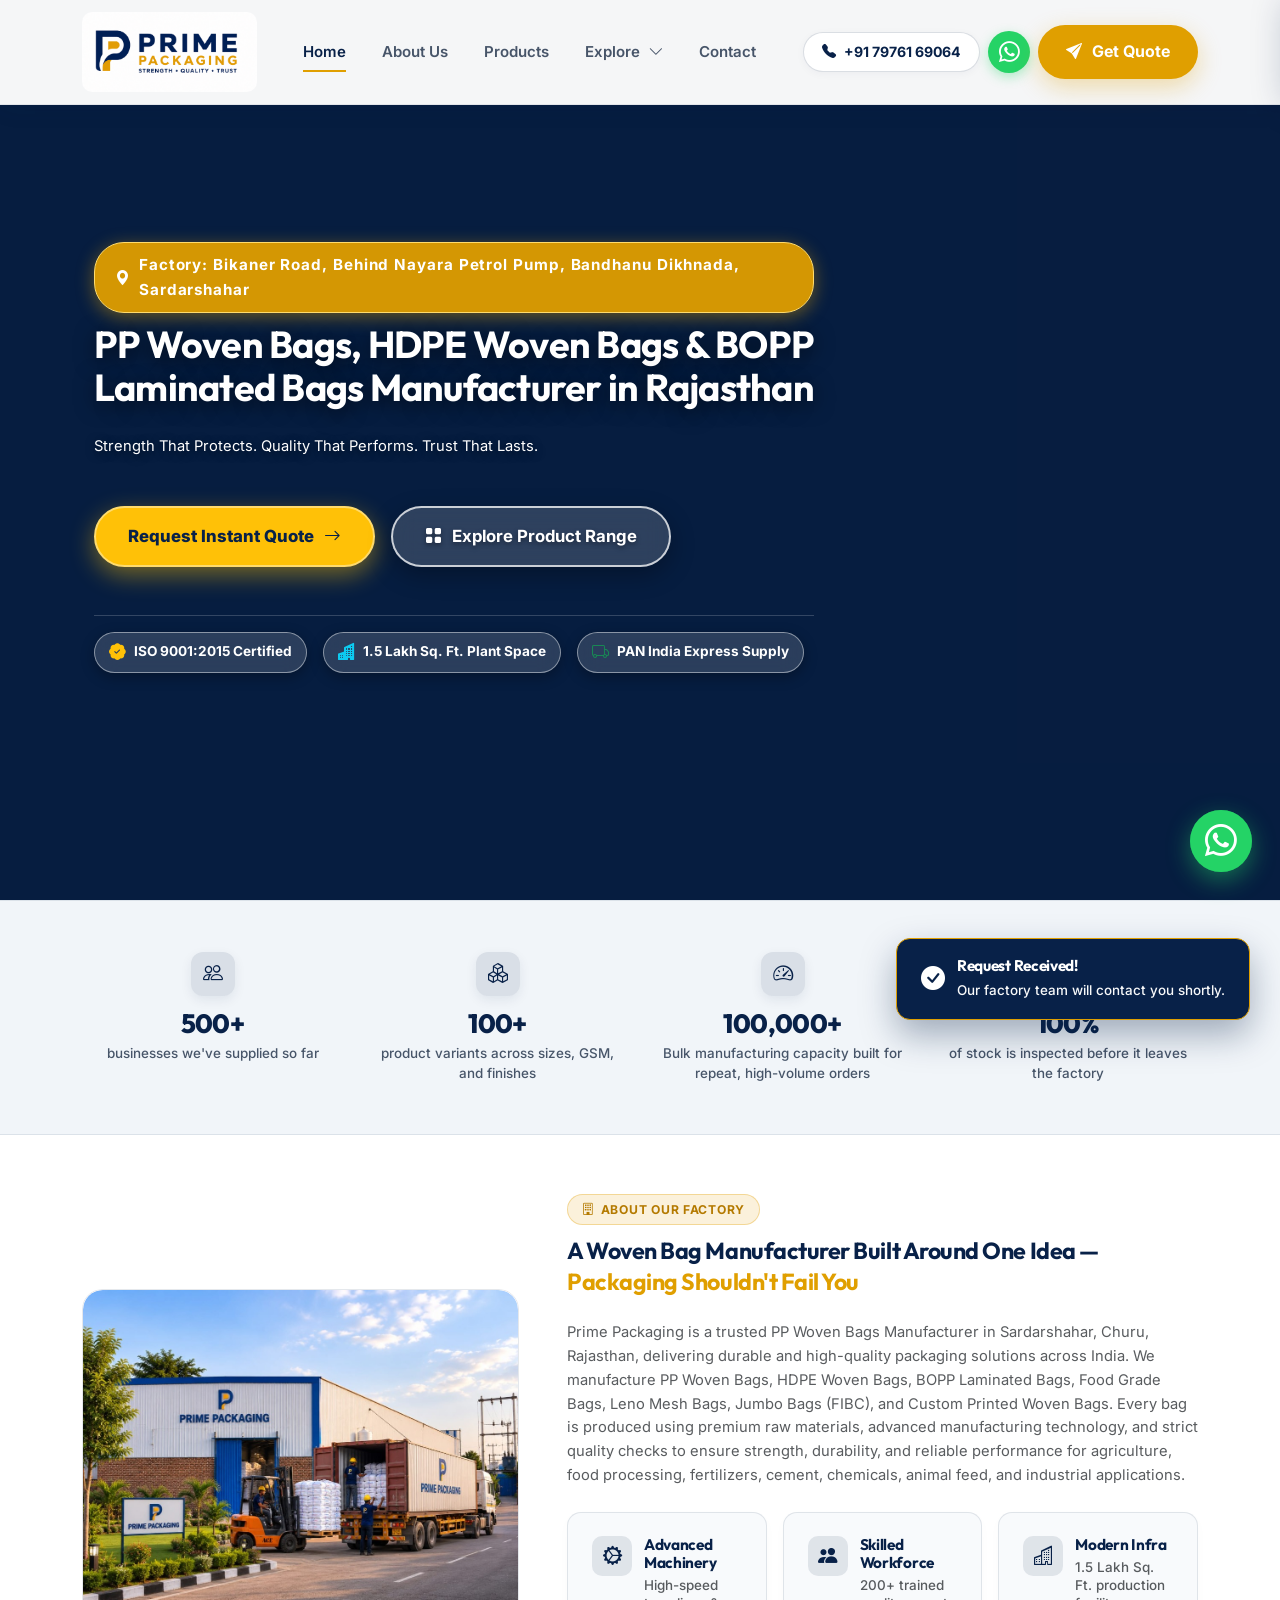
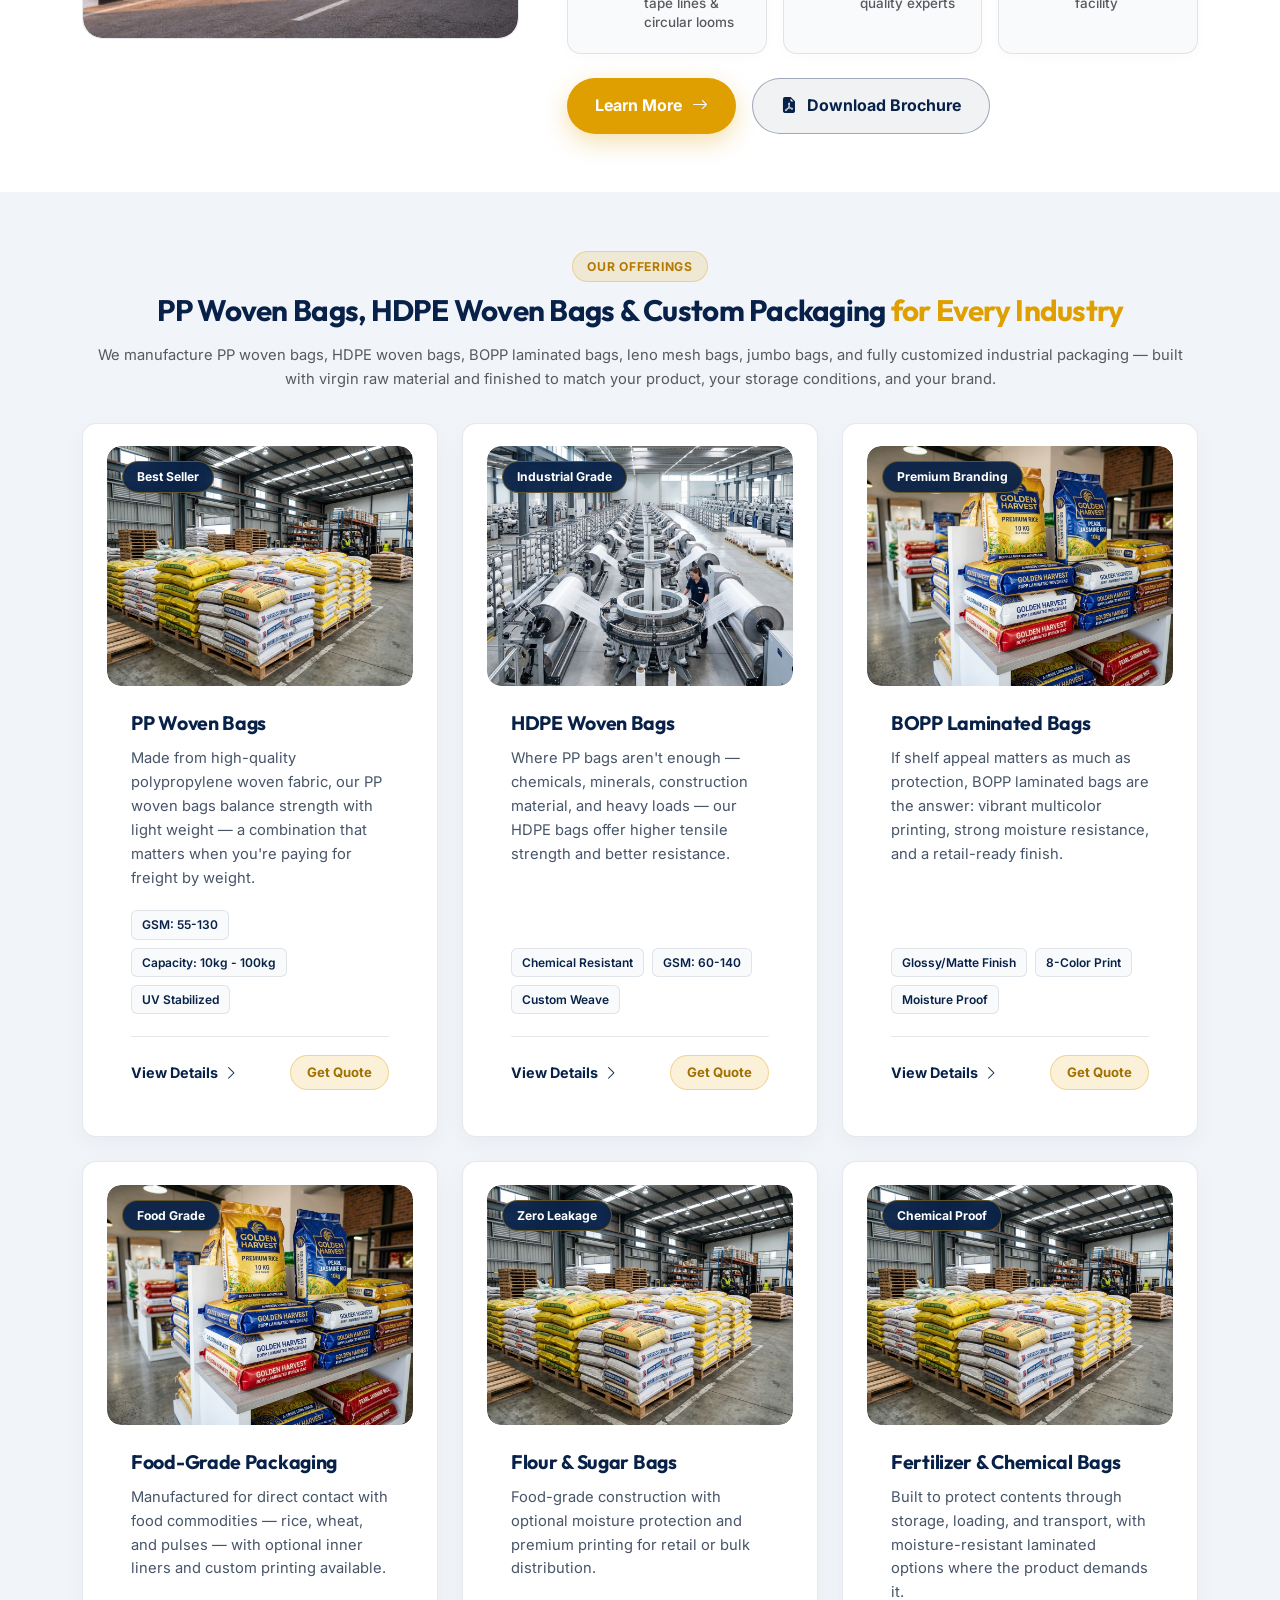
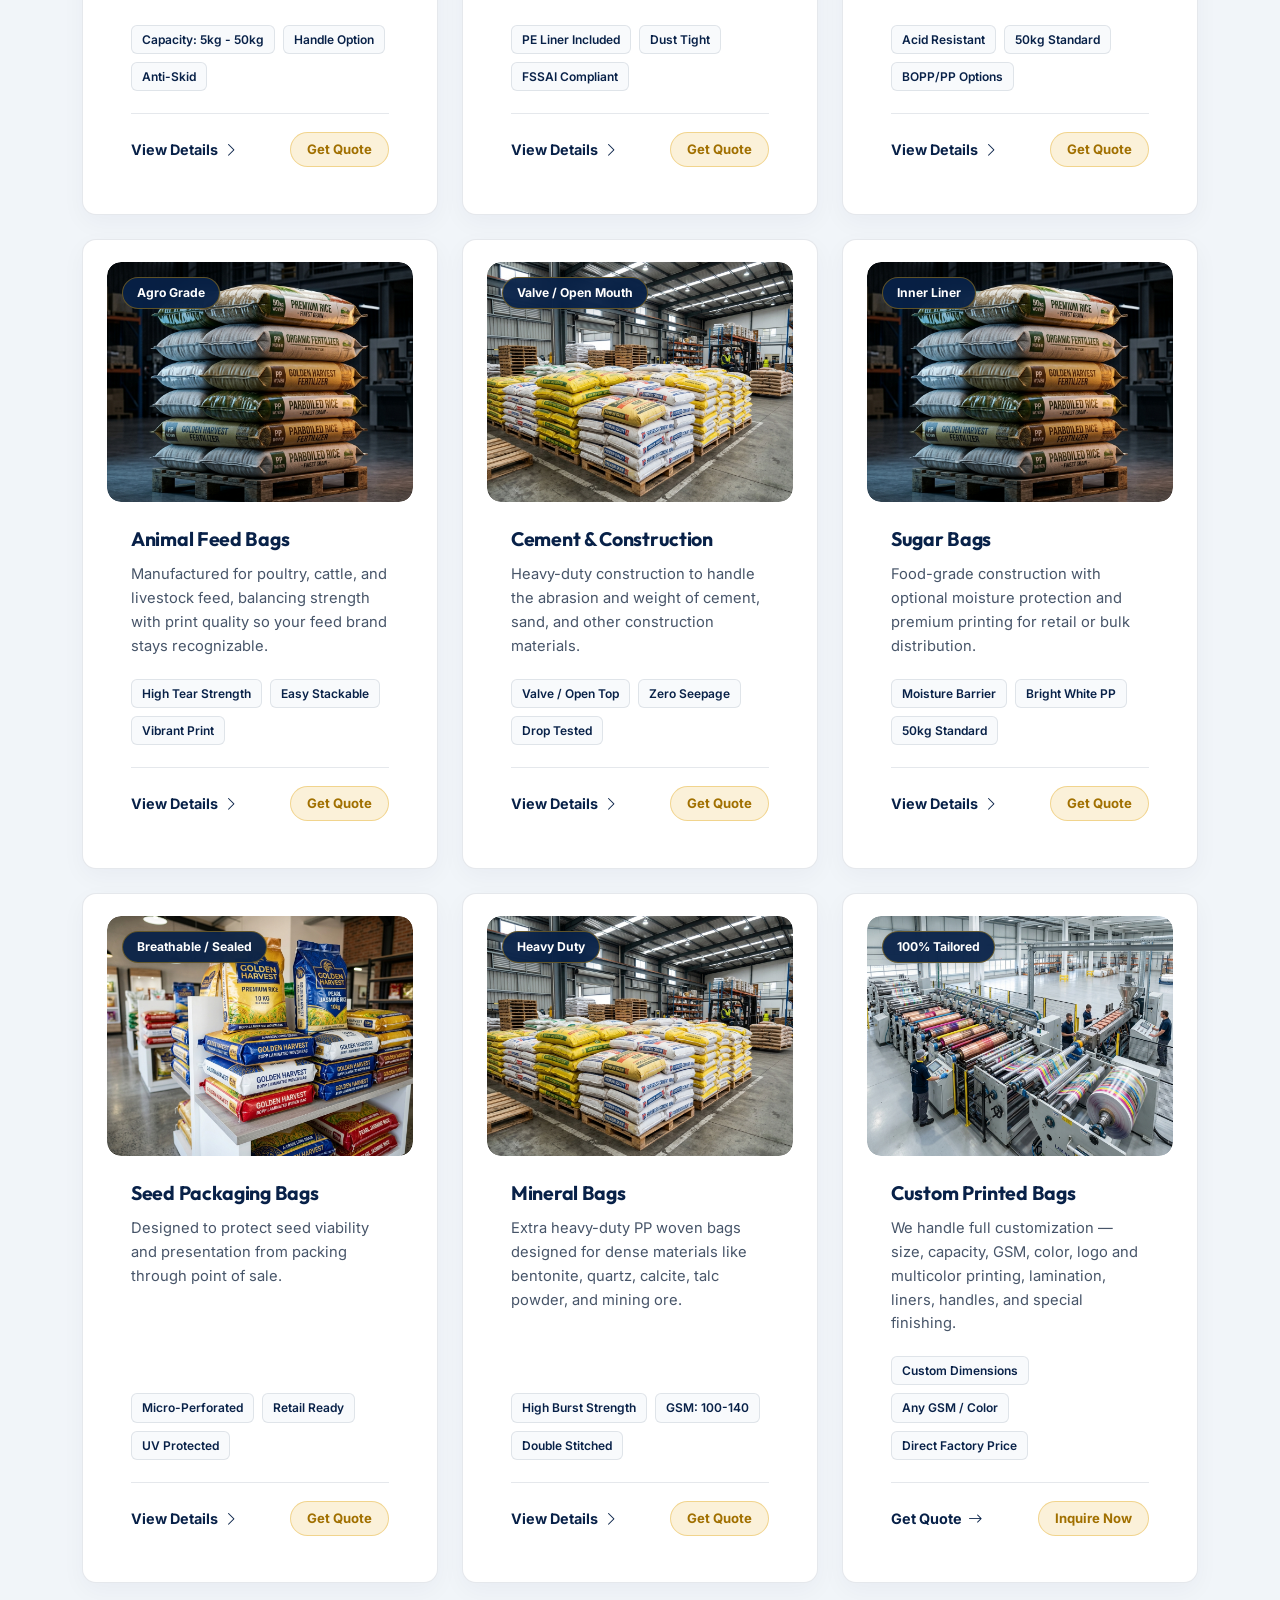
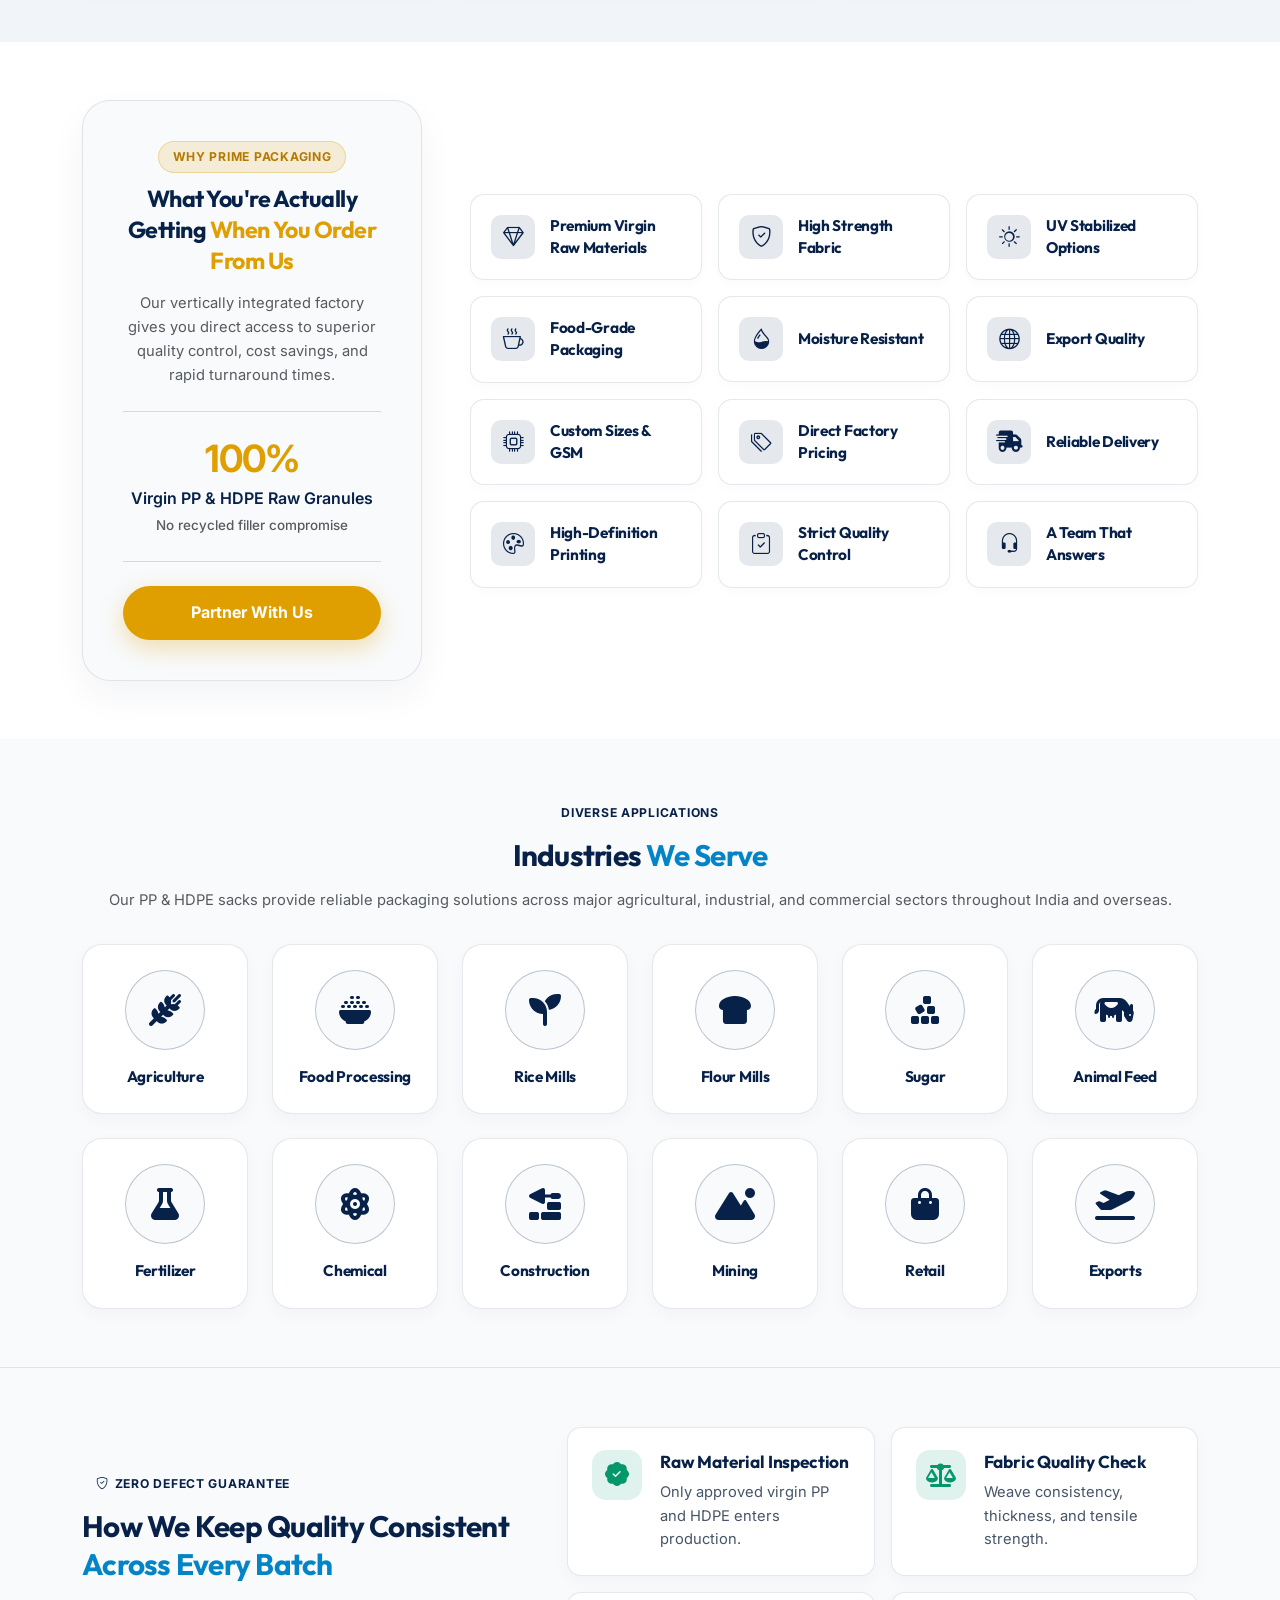
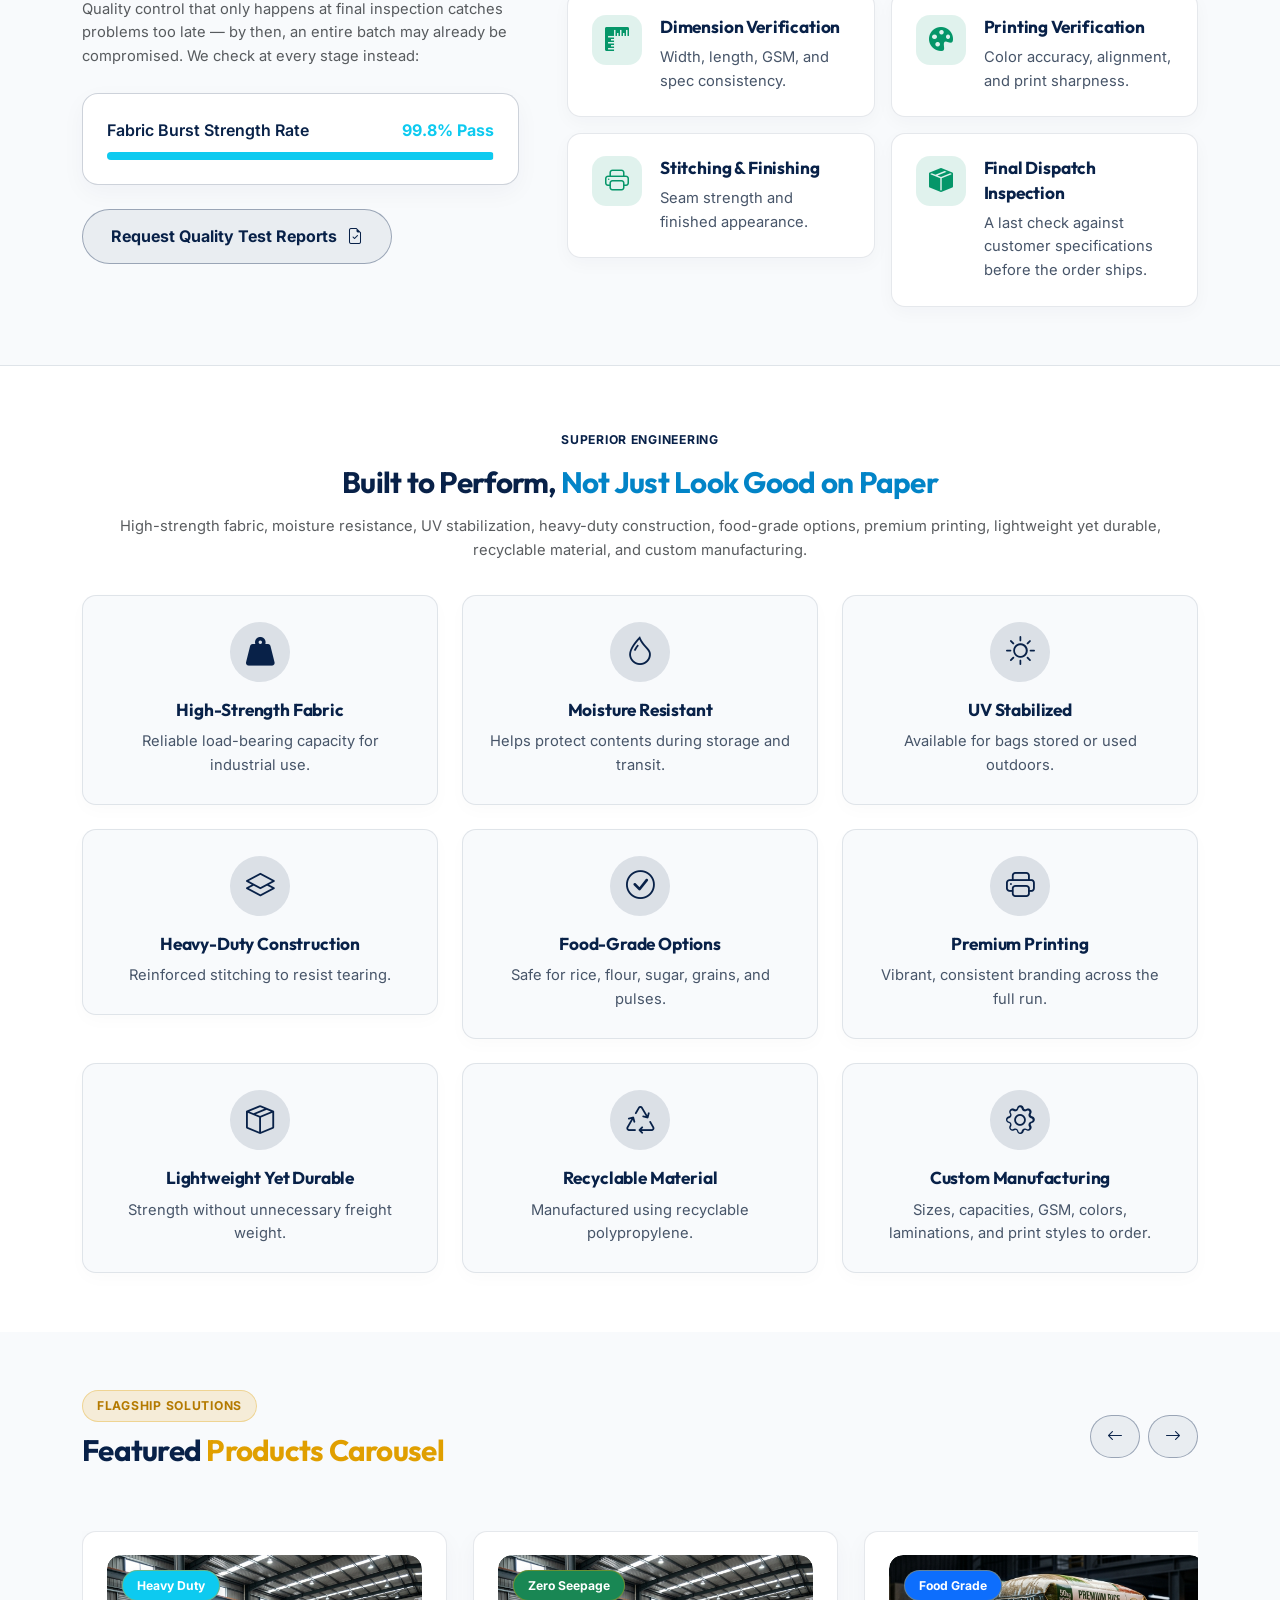
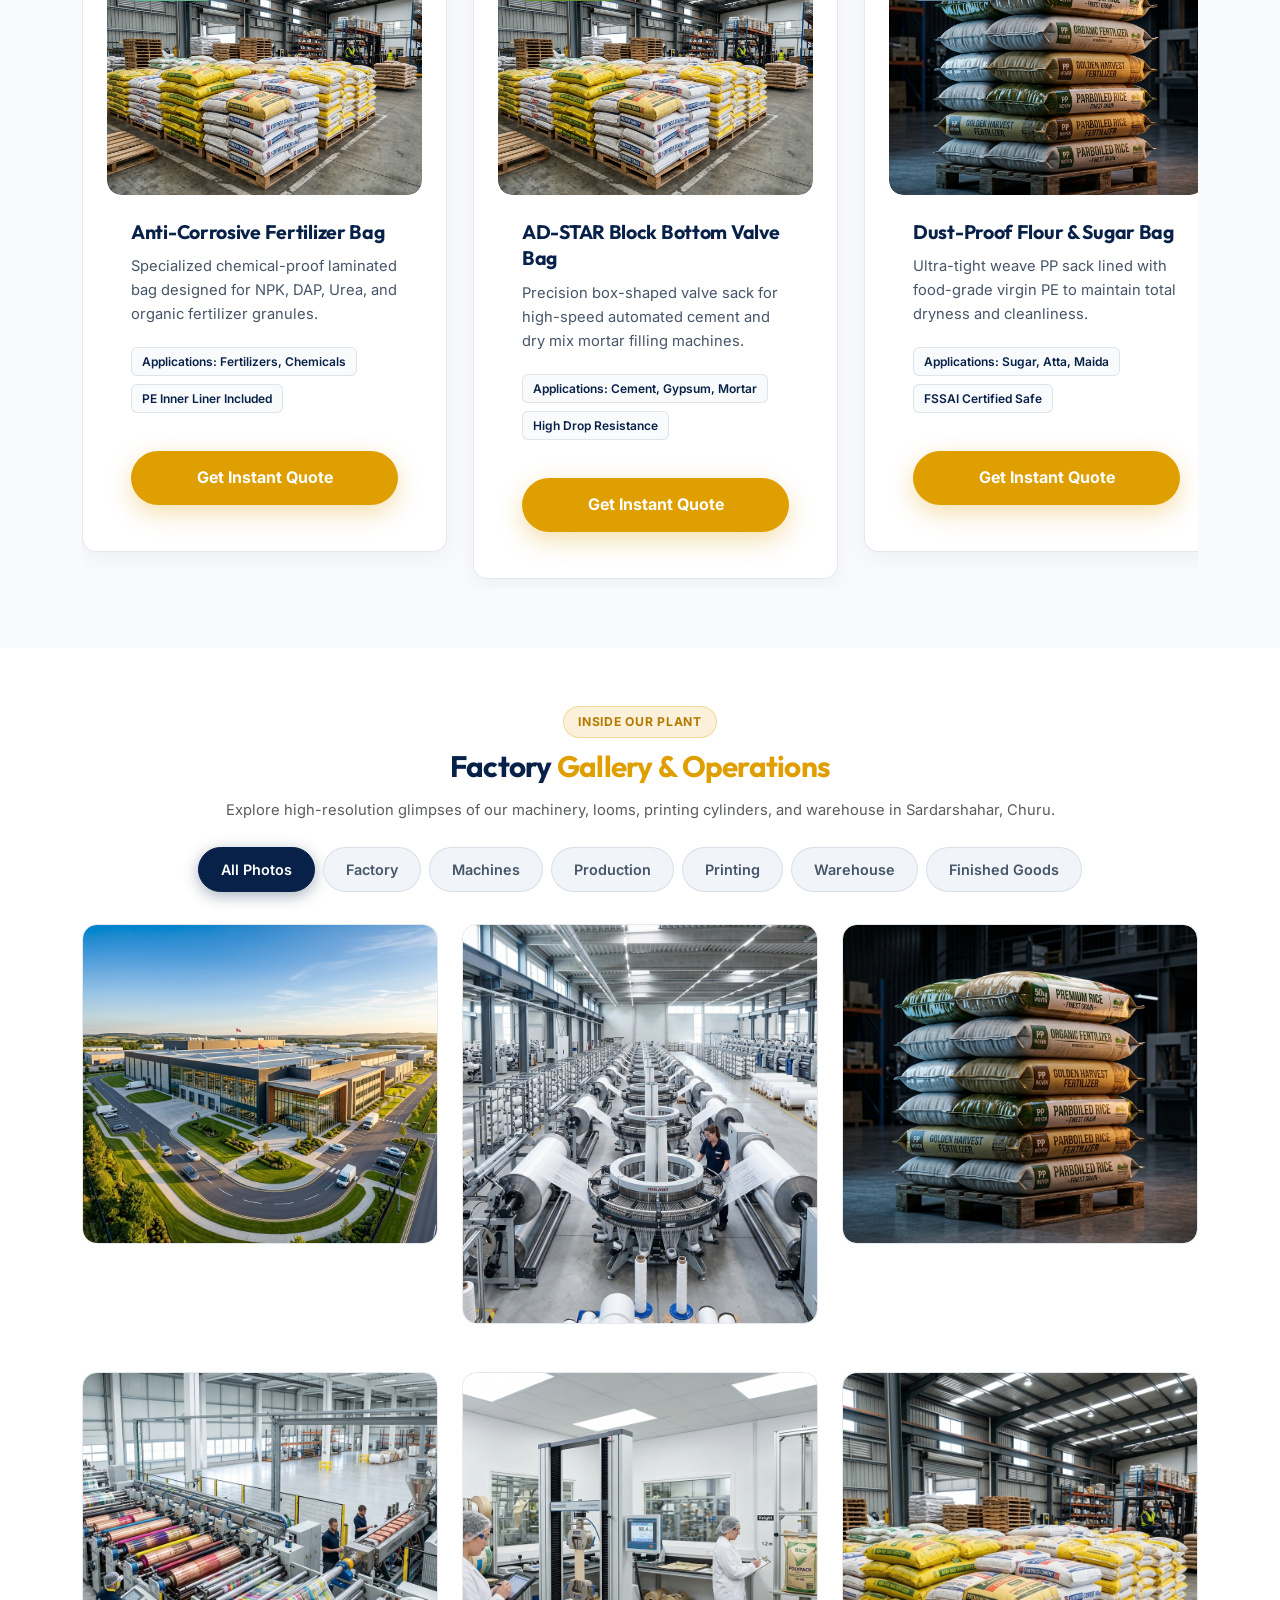
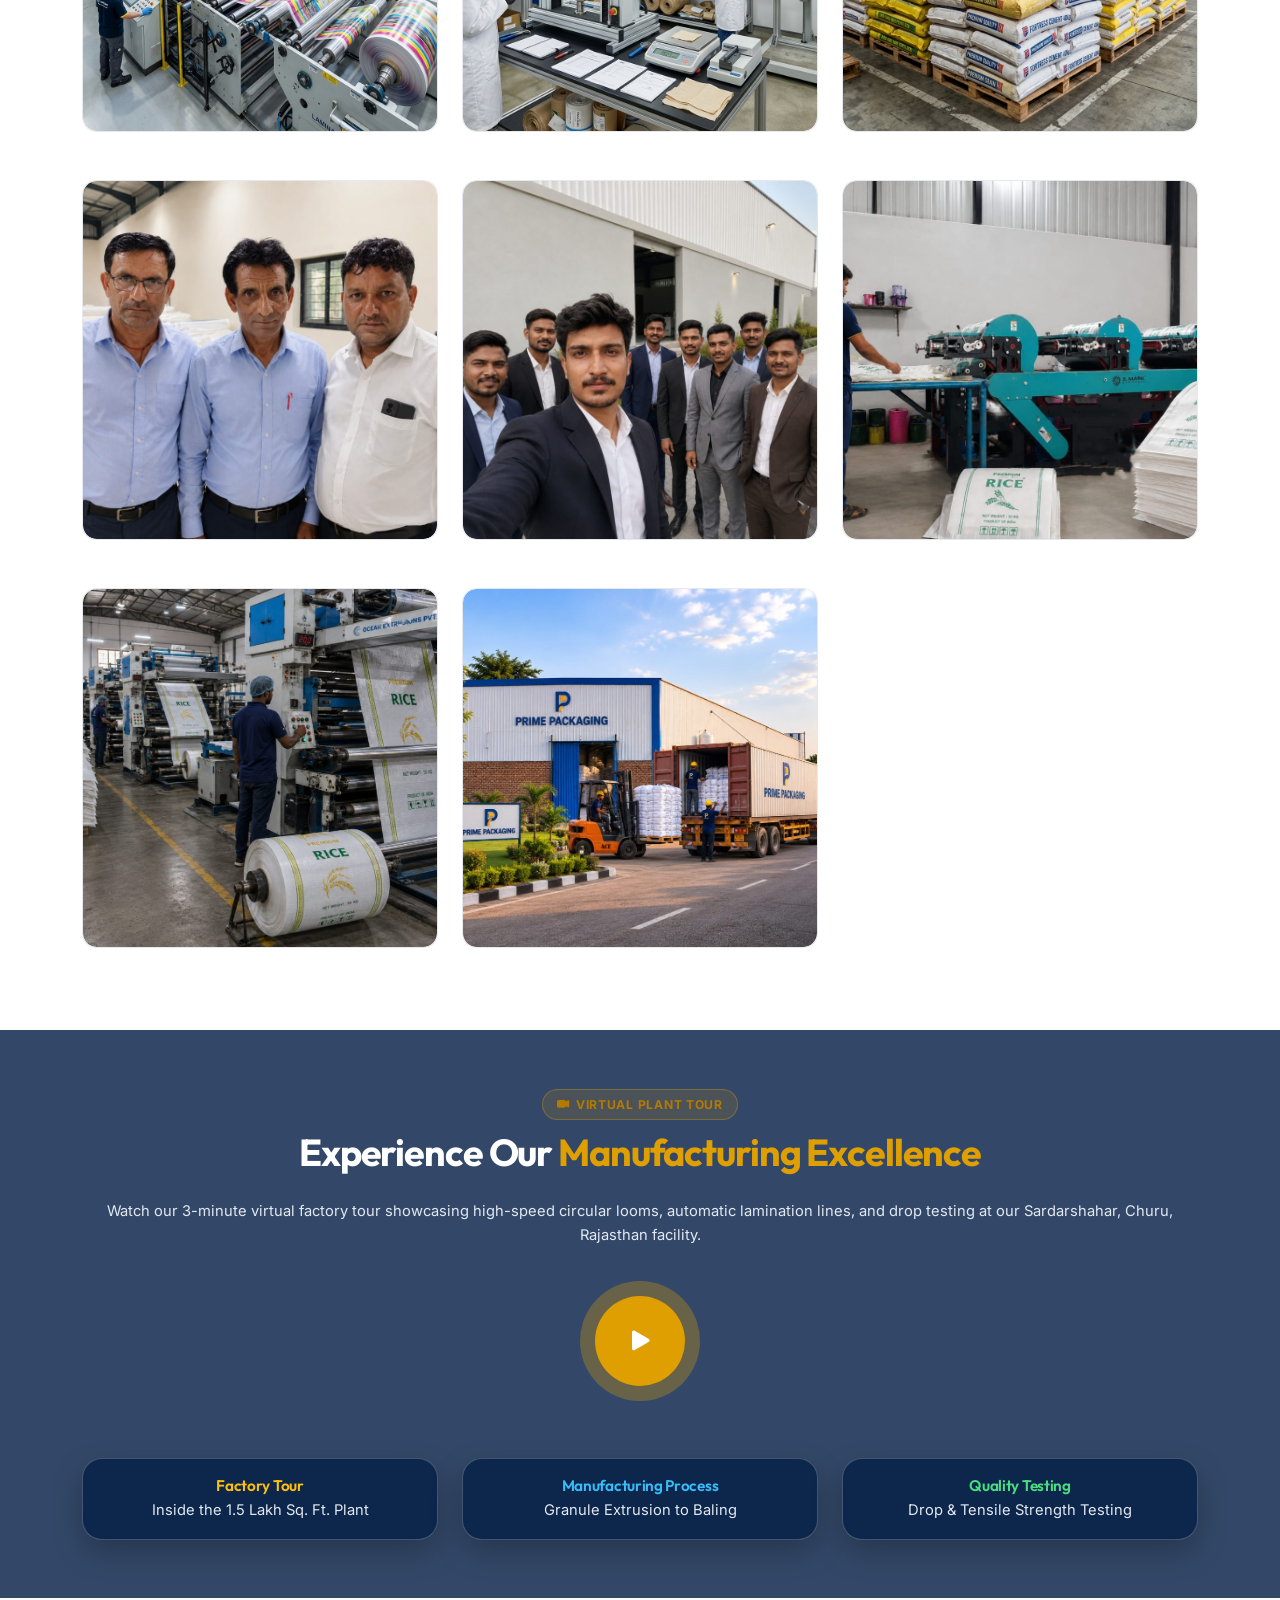
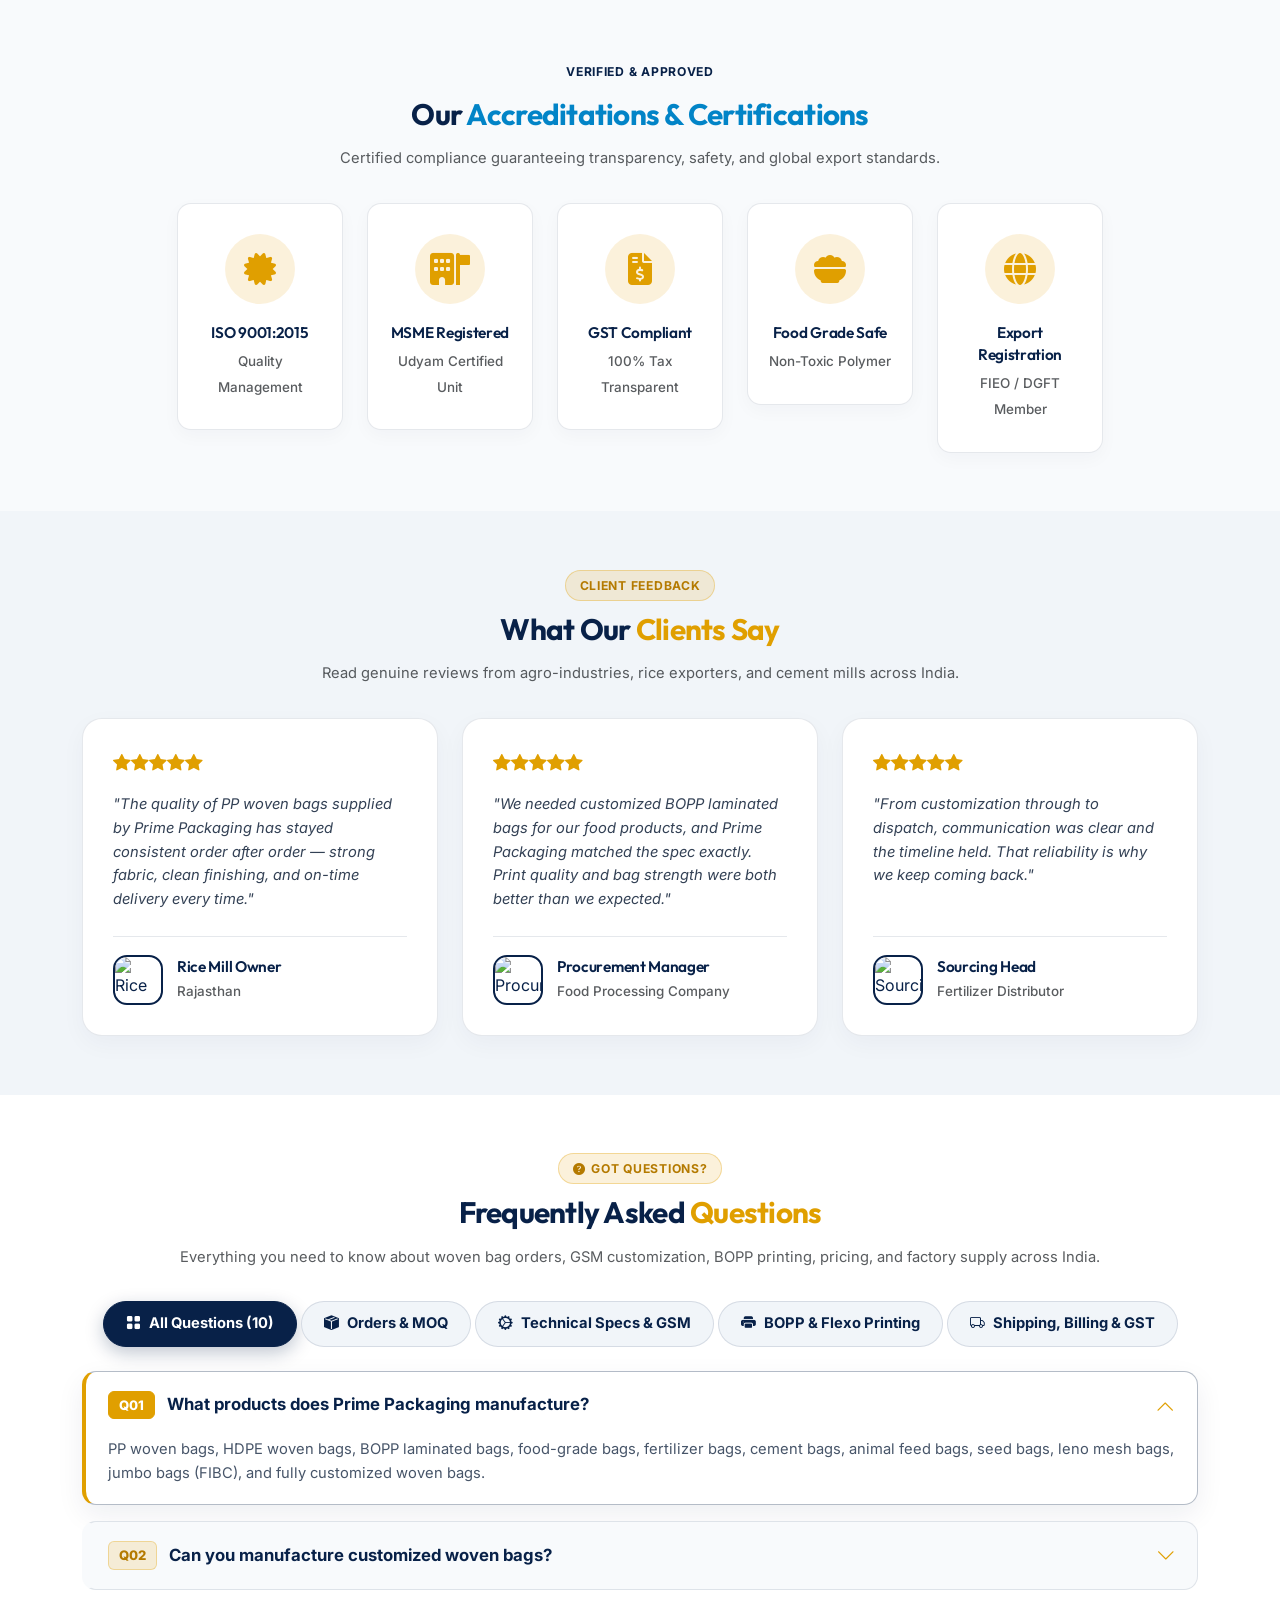
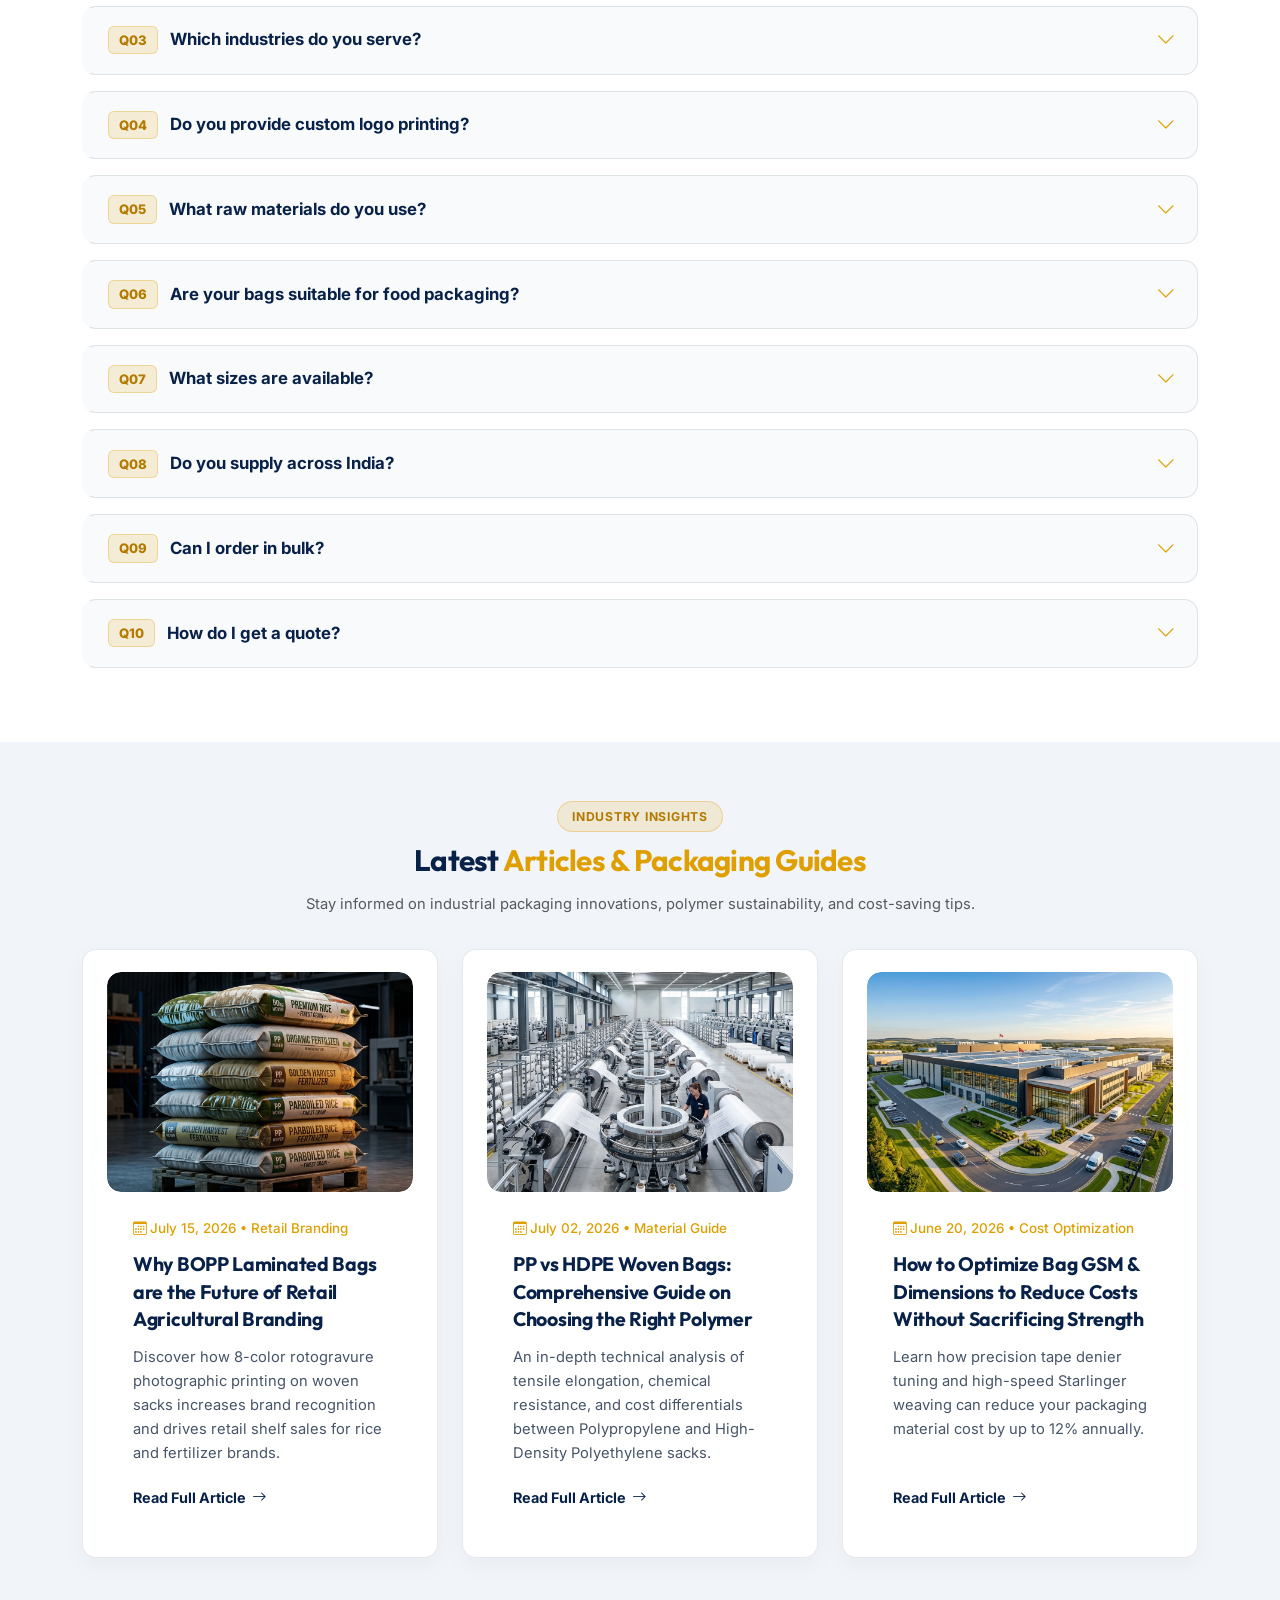
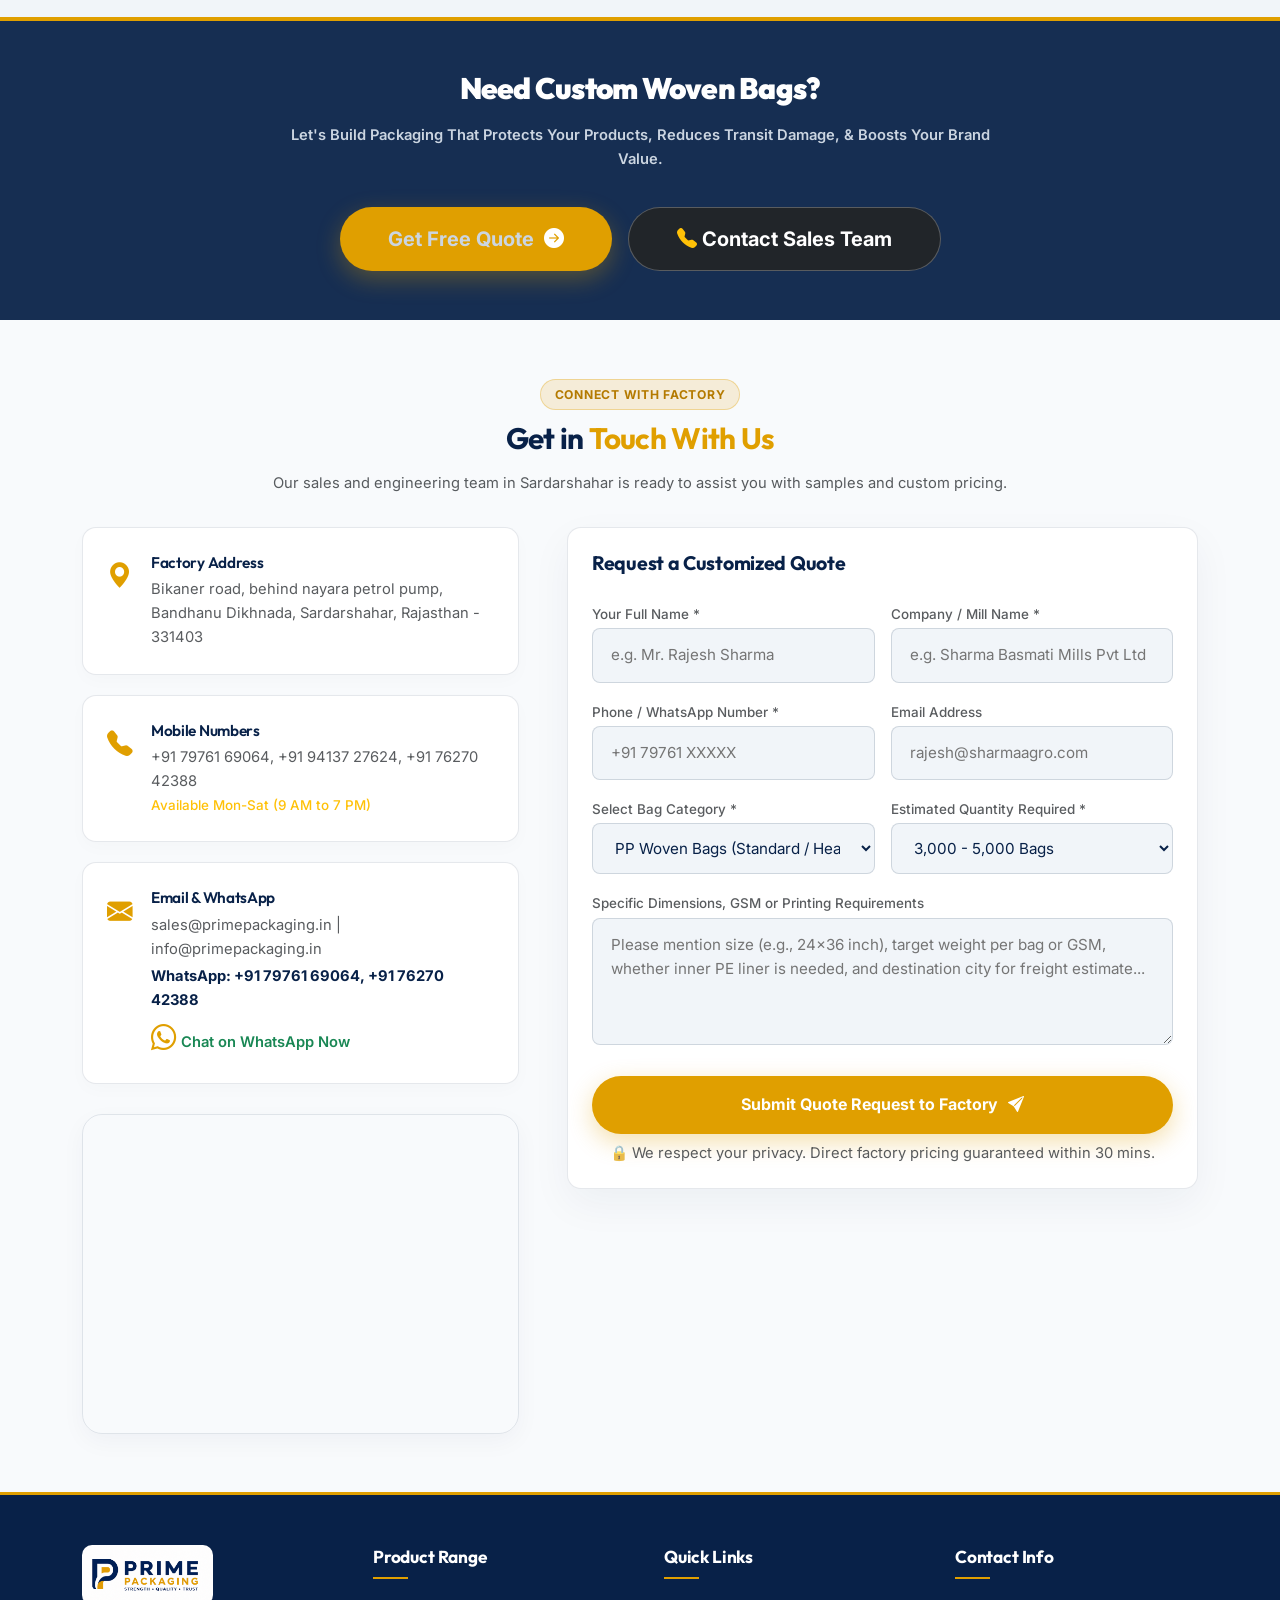
==== commit f887051c: "Feat: Add About Us page and update styling for section layouts" ====
--- a/index.html
+++ b/index.html
@@ -31,6 +31,7 @@
       <!-- Navigation (Center - Short & Merged with Dropdown) -->
       <nav class="d-none d-lg-flex align-items-center gap-2 main-desktop-nav" id="mainNav">
         <a href="#banner-fullscreen" class="nav-link-custom active">Home</a>
+        <a href="about.html" class="nav-link-custom">About Us</a>
         <a href="#products" class="nav-link-custom">Products</a>
         
         <!-- Merged Dropdown Menu -->
@@ -40,10 +41,6 @@
             <i class="bi bi-chevron-down ms-1 fs-xs"></i>
           </a>
           <div class="nav-dropdown-menu">
-            <a href="#about" class="dropdown-item-custom">
-              <i class="bi bi-building text-warning me-2"></i> About Us
-            </a>
-
             <a href="#quality" class="dropdown-item-custom">
               <i class="bi bi-shield-check text-success me-2"></i> Quality Standards
             </a>
@@ -118,7 +115,10 @@
     <div class="fs-slides-container" id="fsSliderContainer">
       
       <!-- Slide 1: Factory & Premier Manufacturer -->
-      <div class="fs-slide active" style="background-image: url('assets/images/factory_exterior.jpg');">
+      <div class="fs-slide active">
+        <video autoplay muted loop playsinline class="fs-slide-video">
+          <source src="assets/videos/hero_background.mp4" type="video/mp4">
+        </video>
         <div class="fs-slide-overlay"></div>
         <div class="container position-relative" style="z-index: 10 !important;">
           <div class="row align-items-center min-vh-100 py-5">
@@ -162,104 +162,8 @@
         </div>
       </div>
 
-      <!-- Slide 2: High-Speed Machinery & Looms -->
-      <div class="fs-slide" style="background-image: url('assets/images/weaving_machines.jpg');">
-        <div class="fs-slide-overlay"></div>
-        <div class="container position-relative" style="z-index: 10 !important;">
-          <div class="row align-items-center min-vh-100 py-5">
-            <div class="col-xl-8 col-lg-10 pt-5 pt-lg-0">
-              <div class="badge-amber mb-3">
-                <i class="bi bi-gear-wide-connected"></i> High-Speed Extrusion & Circular Looms
-              </div>
-              <h1 class="fs-slide-title text-white fw-bold mb-4">
-                State-of-the-Art Manufacturing Infrastructure
-              </h1>
-              <p class="fs-slide-subtitle text-light mb-5">
-                Over 1,50,000 sq. ft. of advanced production floor space operating 24/7 with high-speed Lohia and Starlinger lines, automated quality monitoring, and high-tensile tape weaving.
-              </p>
-              <div class="d-flex flex-wrap gap-3">
-                <a href="#quality" class="btn-amber">
-                  <span>View Quality Standards</span>
-                  <i class="bi bi-arrow-right"></i>
-                </a>
-                <a href="#" class="btn-cyan-outline trigger-quote" data-product="Fullscreen Slide 2 Inquiry">
-                  <i class="bi bi-telephone-fill"></i>
-                  <span>Consult Technical Team</span>
-                </a>
-              </div>
-              <!-- Highlights -->
-              <div class="d-flex flex-wrap align-items-center gap-3 mt-5 pt-3 border-top border-light-subtle">
-                <div class="fs-highlight-pill">
-                  <i class="bi bi-speedometer2 text-warning"></i>
-                  <span>High-Speed Circular Looms</span>
-                </div>
-                <div class="fs-highlight-pill">
-                  <i class="bi bi-shield-check text-success"></i>
-                  <span>100% Burst & Drop Tested</span>
-                </div>
-              </div>
-            </div>
-          </div>
-        </div>
-      </div>
-
-      <!-- Slide 3: BOPP Multicolor & Rotogravure -->
-      <div class="fs-slide" style="background-image: url('assets/images/bopp_multicolor_bags.jpg');">
-        <div class="fs-slide-overlay"></div>
-        <div class="container position-relative" style="z-index: 10 !important;">
-          <div class="row align-items-center min-vh-100 py-5">
-            <div class="col-xl-8 col-lg-10 pt-5 pt-lg-0">
-              <div class="badge-amber mb-3">
-                <i class="bi bi-palette-fill"></i> 8-Color HD Rotogravure Printing
-              </div>
-              <h1 class="fs-slide-title text-white fw-bold mb-4">
-                Brilliant BOPP Laminated Sacks & Custom Branding
-              </h1>
-              <p class="fs-slide-subtitle text-light mb-5">
-                Elevate your commodity shelf appeal with mirror-gloss or premium matte finishes, food-grade barrier protection, and custom dimensions tailored for flour, rice, seeds, and fertilizers.
-              </p>
-              <div class="d-flex flex-wrap gap-3">
-                <a href="#products" class="btn-amber">
-                  <span>Explore BOPP Bags</span>
-                  <i class="bi bi-arrow-right"></i>
-                </a>
-                <a href="#" class="btn-cyan-outline trigger-quote" data-product="Fullscreen Slide 3 Quote">
-                  <i class="bi bi-send-fill"></i>
-                  <span>Get Custom Sample Quote</span>
-                </a>
-              </div>
-              <!-- Highlights -->
-              <div class="d-flex flex-wrap align-items-center gap-3 mt-5 pt-3 border-top border-light-subtle">
-                <div class="fs-highlight-pill">
-                  <i class="bi bi-eye-fill text-warning"></i>
-                  <span>High-Gloss Mirror Appeal</span>
-                </div>
-                <div class="fs-highlight-pill">
-                  <i class="bi bi-award-fill text-info"></i>
-                  <span>Food-Grade Virgin Polymers</span>
-                </div>
-              </div>
-            </div>
-          </div>
-        </div>
-      </div>
-
-    </div>
-
-    <!-- Navigation Arrows -->
-    <button class="fs-arrow fs-arrow-prev" id="fsPrevBtn" aria-label="Previous Slide">
-      <i class="bi bi-chevron-left"></i>
-    </button>
-    <button class="fs-arrow fs-arrow-next" id="fsNextBtn" aria-label="Next Slide">
-      <i class="bi bi-chevron-right"></i>
-    </button>
-
-    <!-- Indicators / Dots -->
-    <div class="fs-dots" id="fsDotsContainer">
-      <button class="fs-dot active" data-index="0" aria-label="Slide 1"></button>
-      <button class="fs-dot" data-index="1" aria-label="Slide 2"></button>
-      <button class="fs-dot" data-index="2" aria-label="Slide 3"></button>
-    </div>
+    </div>
+  </section>
 
 
   <!-- =========================================================================
@@ -313,18 +217,14 @@
       <div class="row align-items-center g-4 g-xl-5">
         
         <!-- Left: Large Factory Image + Floating Badge (4 Columns) -->
-        <div class="col-lg-5 col-xl-4">
+        <div class="col-lg-5 col-xl-5">
           <div class="about-img-box">
-            <img src="assets/images/factory_exterior.jpg" alt="Prime Packaging Factory Sardarshahar" class="about-img">
-            <div class="experience-badge">
-              <div class="exp-years">15+</div>
-              <div class="exp-text">Years of Excellence in Woven Sack Manufacturing</div>
-            </div>
+            <img src="assets/images/gallery_new_5.jpg" alt="Prime Packaging Factory Sardarshahar" class="about-img">
           </div>
         </div>
 
         <!-- Right: Company Introduction & Small Cards (8 Columns) -->
-        <div class="col-lg-7 col-xl-8">
+        <div class="col-lg-7 col-xl-7">
           <div class="badge-amber mb-3">
             <i class="bi bi-building"></i> About Our Factory
           </div>
@@ -332,13 +232,7 @@
             A Woven Bag Manufacturer Built Around One Idea — <span class="text-gradient-amber">Packaging Shouldn't Fail You</span>
           </h2>
           <p class="text-muted mb-4">
-            Good packaging is invisible when it works and very visible when it doesn't — torn bags, leaking fertilizer, faded print, rejected shipments. That's the problem we set out to solve when we started manufacturing PP woven bags in Sardarshahar, Churu.
-          </p>
-          <p class="text-muted mb-4">
-            Every bag that leaves our facility goes through the same process: raw material checks, controlled extrusion and weaving, lamination where required, printing, stitching, and a final inspection before packing. We don't skip steps to hit a lower price point, because a bag that splits open in transit costs our customers far more than a few rupees saved on cheaper material.
-          </p>
-          <p class="text-muted mb-4">
-            Today we manufacture PP woven bags, HDPE woven bags, BOPP laminated bags, food-grade sacks, leno mesh bags, jumbo bags (FIBC), and fully customized packaging for rice mills, flour mills, fertilizer companies, cement plants, chemical units, animal feed manufacturers, and exporters — across Rajasthan and the rest of India.
+            Prime Packaging is a trusted PP Woven Bags Manufacturer in Sardarshahar, Churu, Rajasthan, delivering durable and high-quality packaging solutions across India. We manufacture PP Woven Bags, HDPE Woven Bags, BOPP Laminated Bags, Food Grade Bags, Leno Mesh Bags, Jumbo Bags (FIBC), and Custom Printed Woven Bags. Every bag is produced using premium raw materials, advanced manufacturing technology, and strict quality checks to ensure strength, durability, and reliable performance for agriculture, food processing, fertilizers, cement, chemicals, animal feed, and industrial applications.
           </p>
 
           <!-- Small Cards Grid -->
@@ -1863,7 +1757,7 @@
         <div class="col-lg-3 col-md-6">
           <h5 class="footer-title text-white">Quick Links</h5>
           <ul class="footer-links">
-            <li><a href="#about">About Sardarshahar Factory</a></li>
+            <li><a href="about.html">About Sardarshahar Factory</a></li>
 
             <li><a href="#quality">Quality Assurance & Lab Testing</a></li>
             <li><a href="#gallery">Plant & Operations Gallery</a></li>
--- a/style.css
+++ b/style.css
@@ -297,8 +297,9 @@
 }
 
 .brand-logo-img {
-  height: 54px;
+  height: 80px;
   width: auto;
+  border-radius: 10px;
   object-fit: contain;
   transition: transform 0.3s ease;
 }
@@ -561,6 +562,7 @@
 .fs-slide {
   grid-area: 1 / 1 / 2 / 2 !important;
   position: relative !important;
+  overflow: hidden !important;
   width: 100%;
   min-height: 100vh;
   min-height: 100dvh;
@@ -2557,7 +2559,7 @@
 .footer-logo-img {
   height: 60px;
   width: auto;
-  filter: brightness(0) invert(1);
+  border-radius: 10px;
 }
 
 .footer-desc {
@@ -2818,14 +2820,16 @@
 .main-footer h1, .main-footer h2, .main-footer h3, .main-footer h4, .main-footer h5, .main-footer h6, .main-footer .footer-title,
 .cta-banner-section h1, .cta-banner-section h2, .cta-banner-section h3, .cta-banner-section h4, .cta-banner-section h5, .cta-banner-section h6,
 .video-tour-section h1, .video-tour-section h2, .video-tour-section h3, .video-tour-section h4, .video-tour-section h5, .video-tour-section h6,
-.experience-badge h1, .experience-badge h2, .experience-badge h3, .experience-badge h4, .experience-badge h5, .experience-badge h6 {
+.experience-badge h1, .experience-badge h2, .experience-badge h3, .experience-badge h4, .experience-badge h5, .experience-badge h6,
+.bg-navy h1, .bg-navy h2, .bg-navy h3, .bg-navy h4, .bg-navy h5, .bg-navy h6 {
   color: #ffffff !important;
 }
 
 .main-footer p, .main-footer span:not(.badge):not(.social-icon):not(.text-warning), .main-footer li, .main-footer .footer-links a, .main-footer .footer-desc, .main-footer .text-muted,
 .cta-banner-section p, .cta-banner-section span:not(.btn-amber):not(.badge), .cta-banner-section .text-muted,
 .video-tour-section p, .video-tour-section small, .video-tour-section span:not(.badge-amber):not(.badge), .video-tour-section .text-muted,
-.experience-badge p, .experience-badge .exp-text {
+.experience-badge p, .experience-badge .exp-text,
+.bg-navy p, .bg-navy span:not(.badge):not(.text-warning), .bg-navy li, .bg-navy .text-muted {
   color: #cbd5e1 !important;
 }
 
@@ -3285,3 +3289,18 @@
     display: none;
   }
 }
+
+/* Background Video Styles for Hero Slider */
+.fs-slide-video {
+  position: absolute;
+  top: 50%;
+  left: 50%;
+  min-width: 100%;
+  min-height: 100%;
+  width: auto;
+  height: auto;
+  z-index: 1;
+  transform: translate(-50%, -50%);
+  object-fit: cover;
+  pointer-events: none;
+}
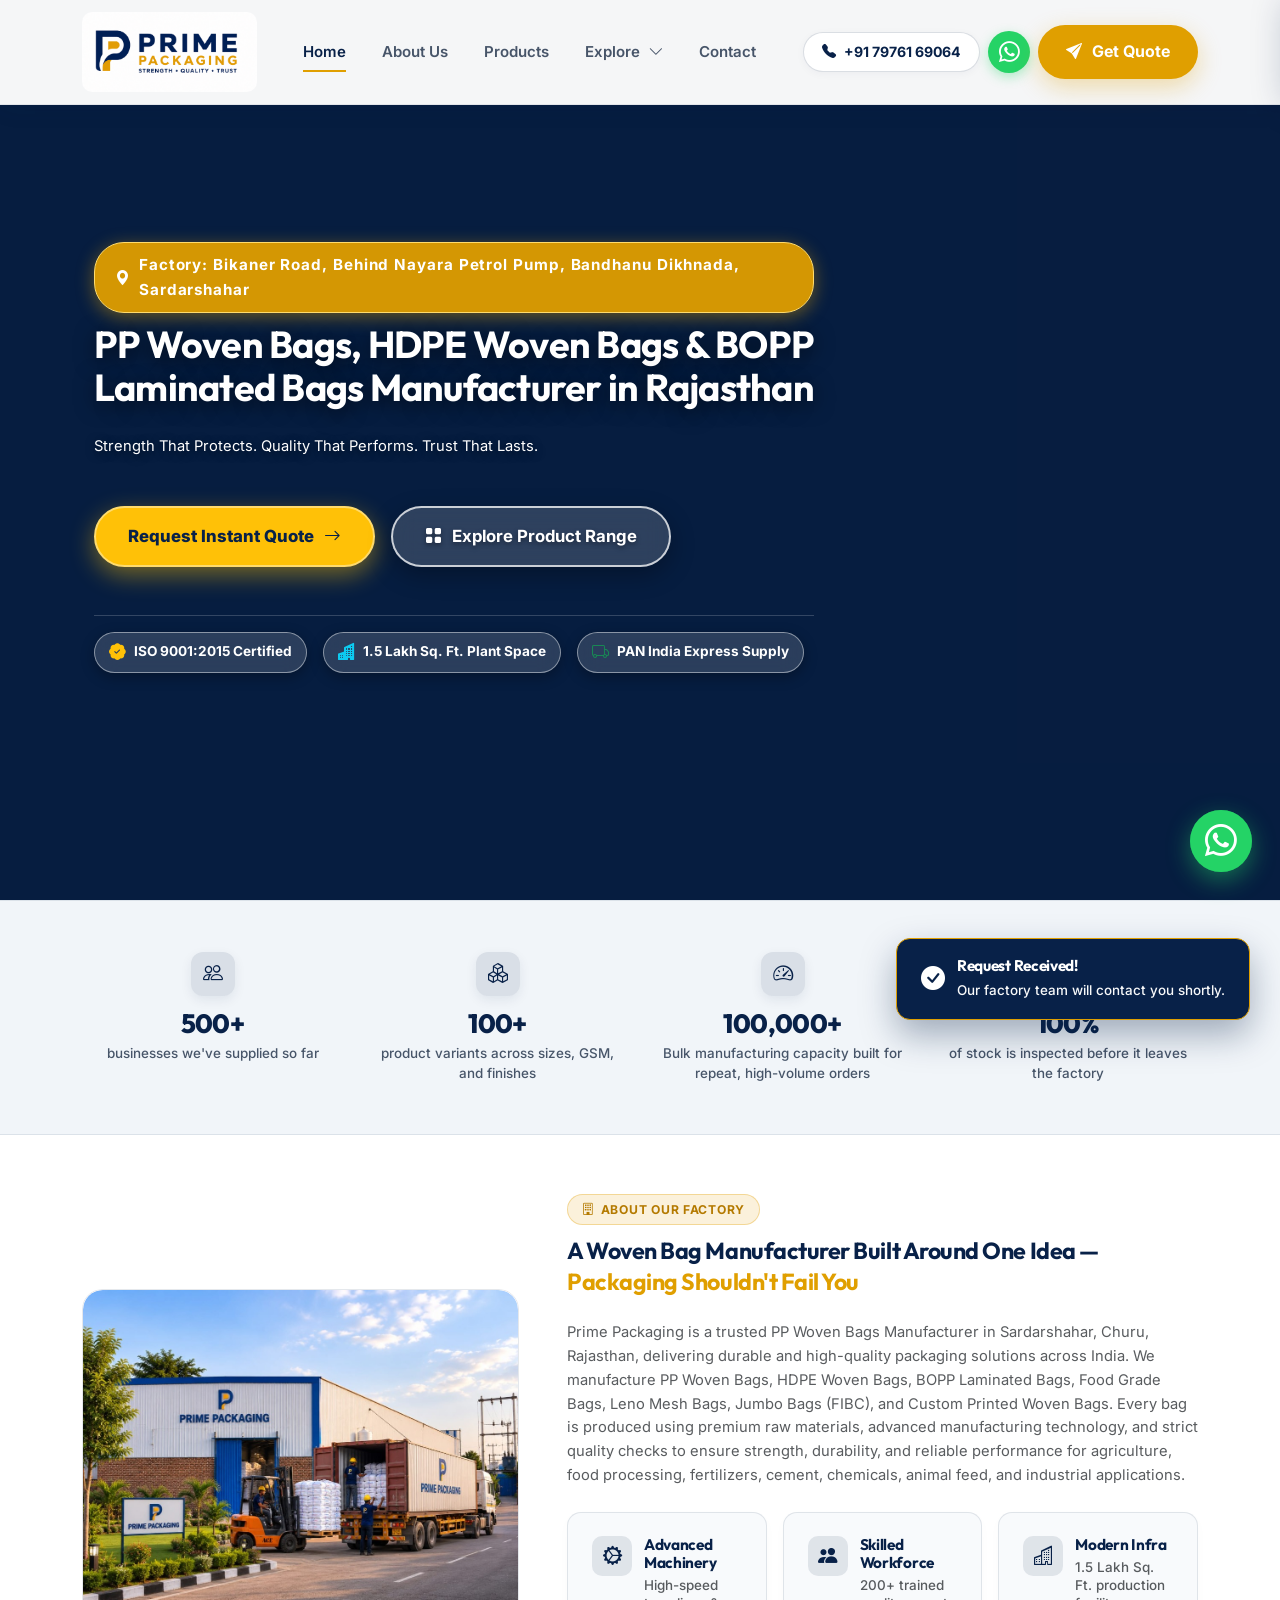
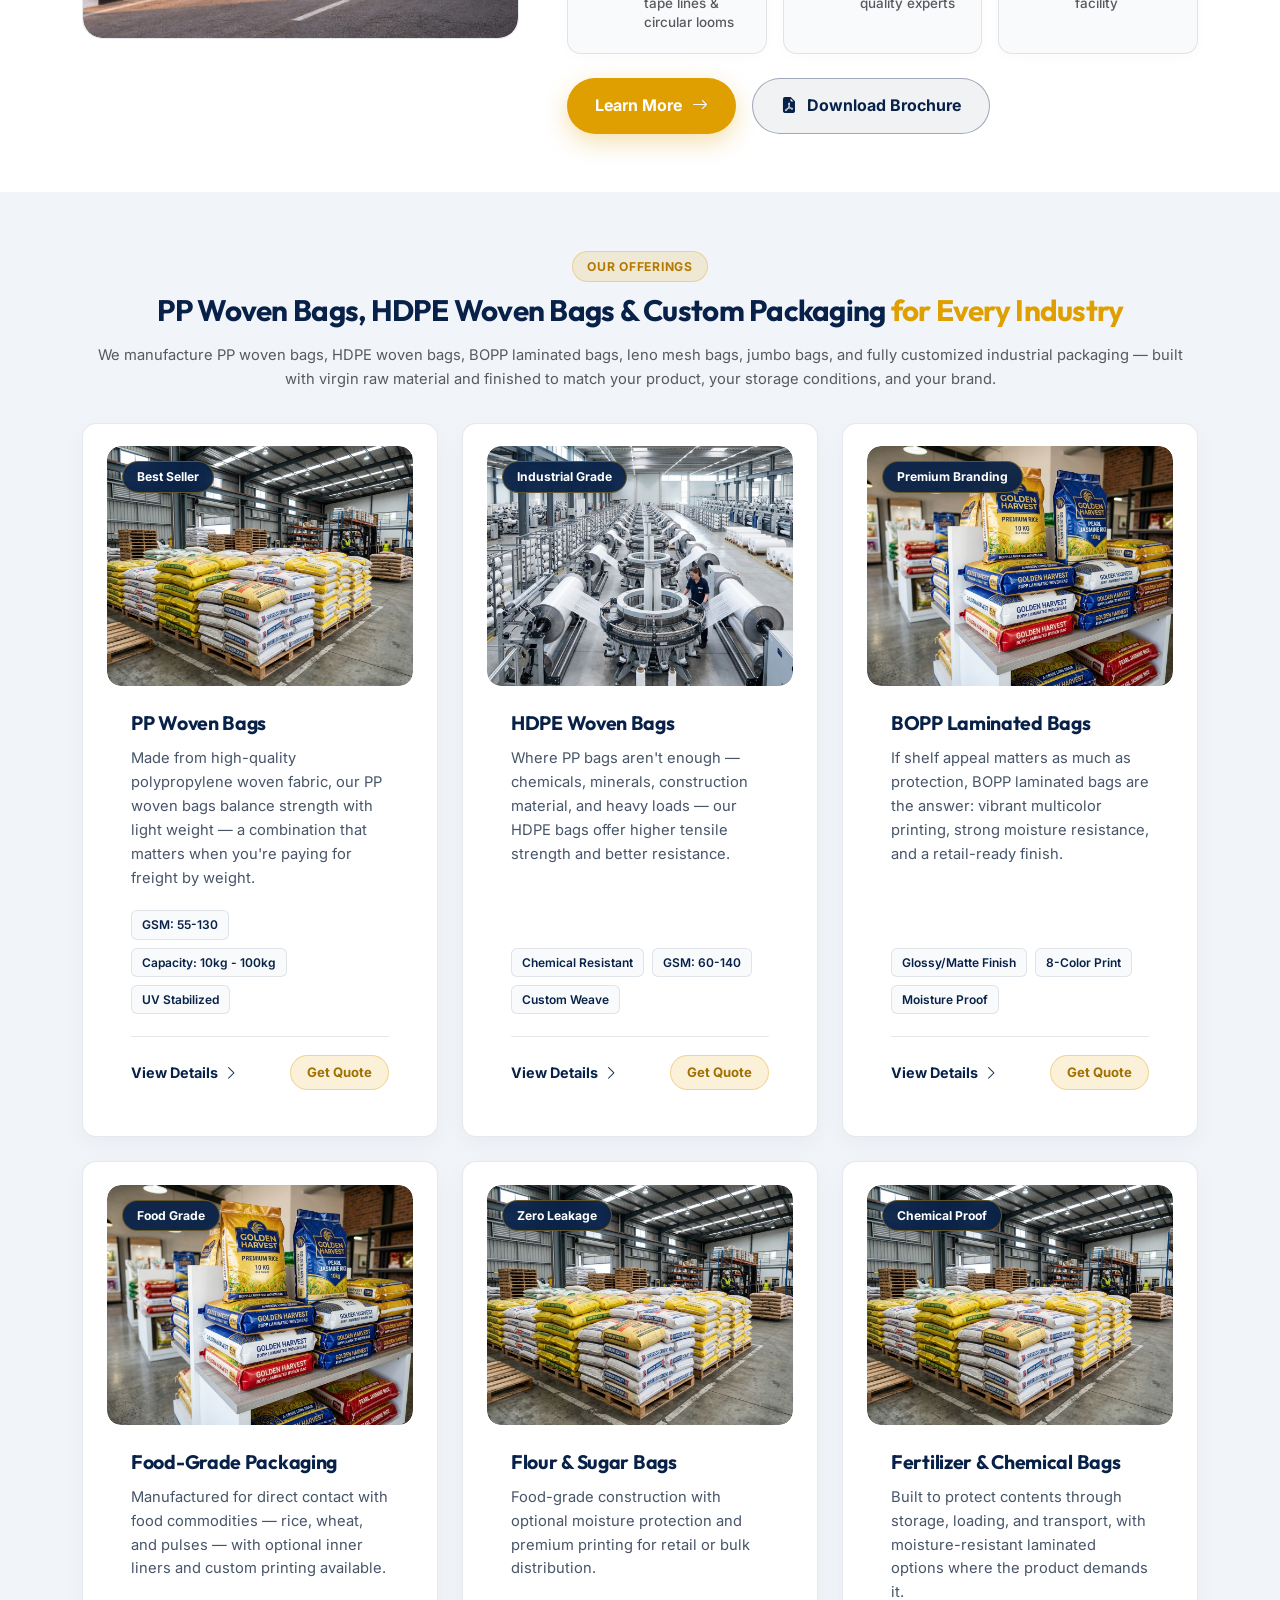
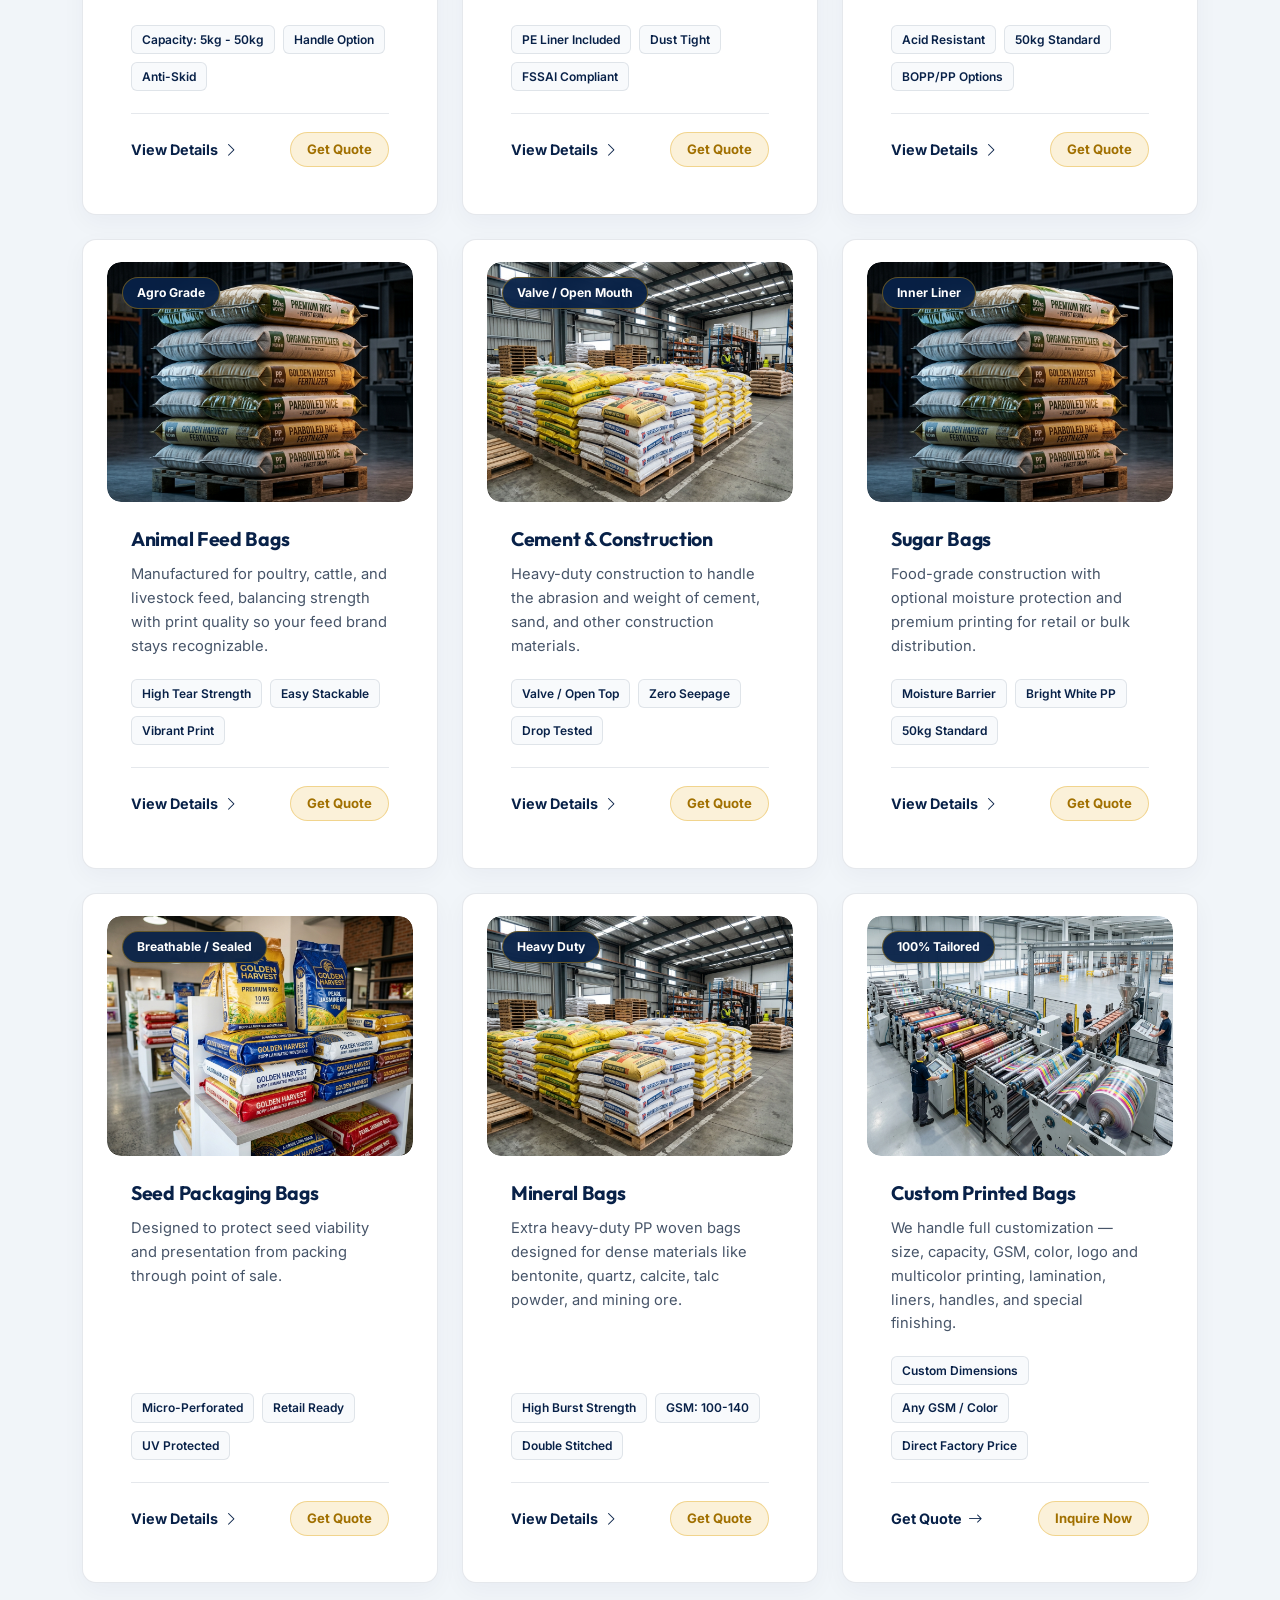
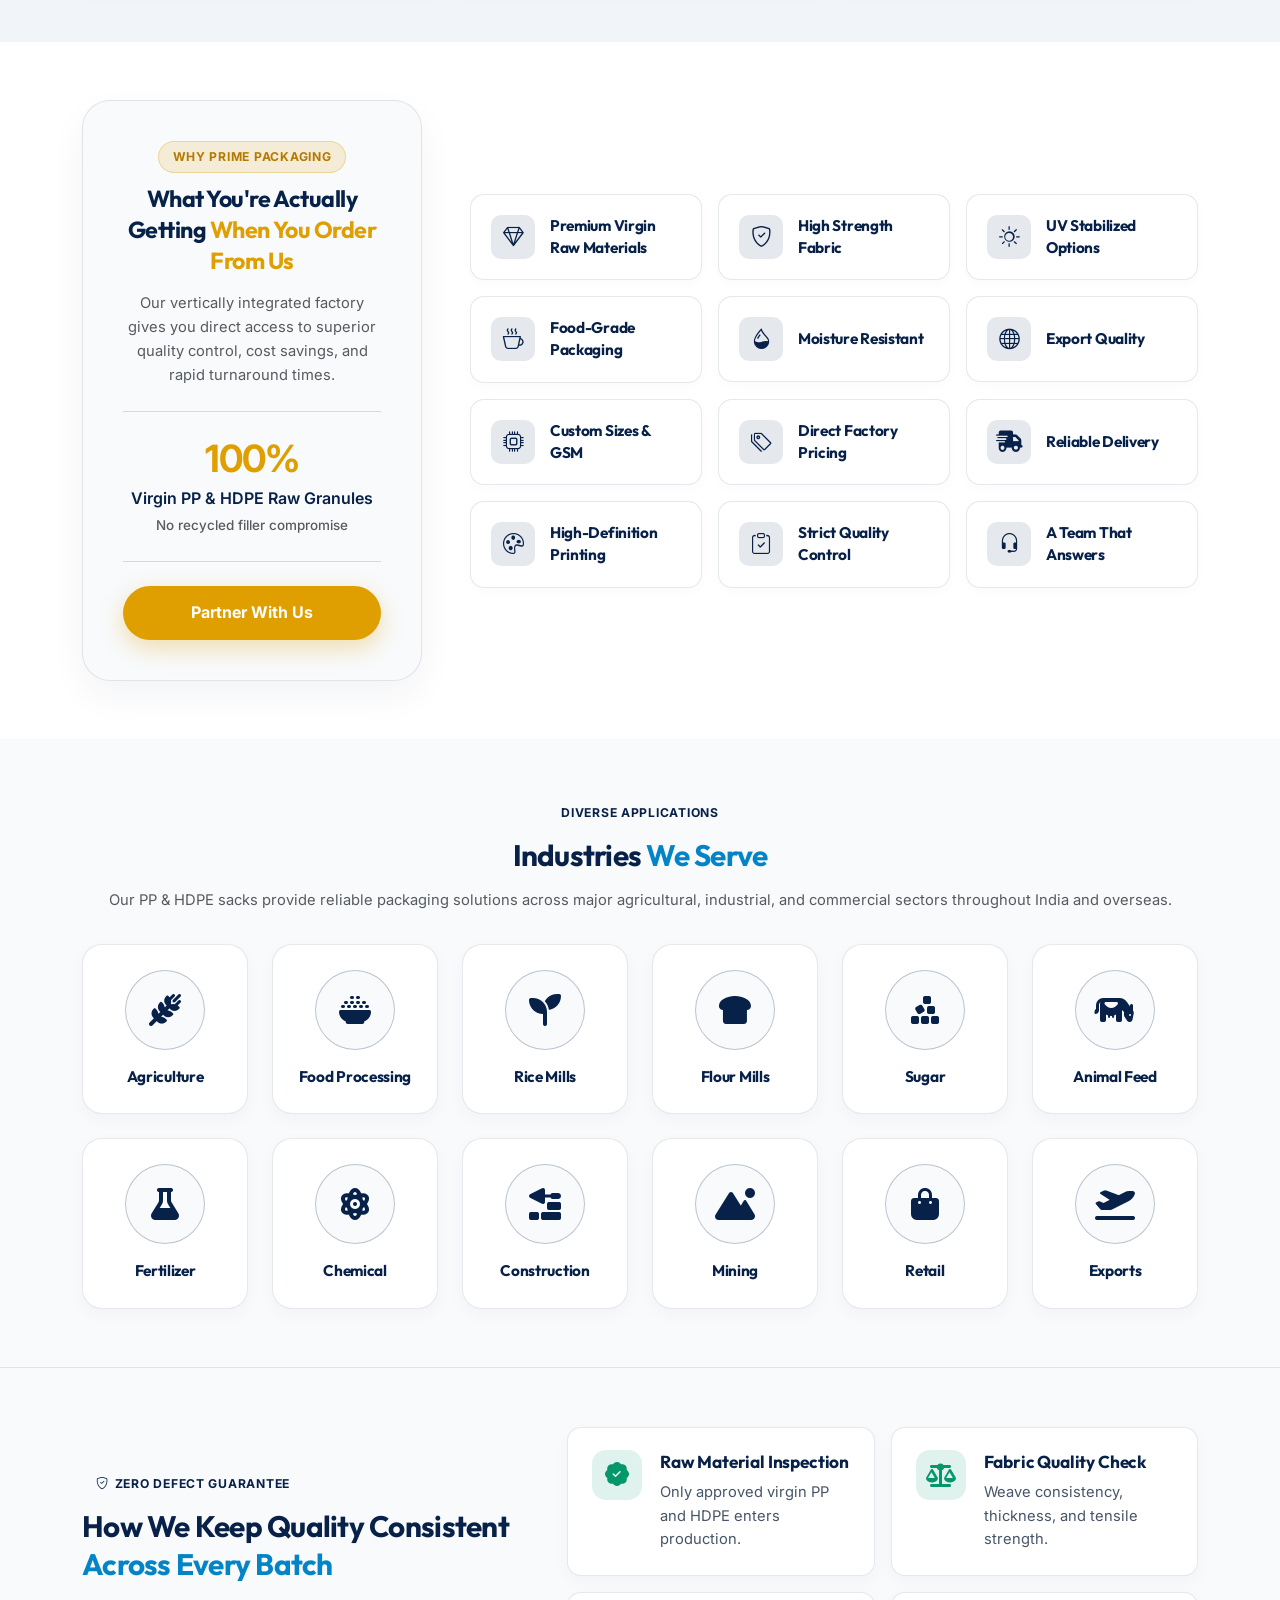
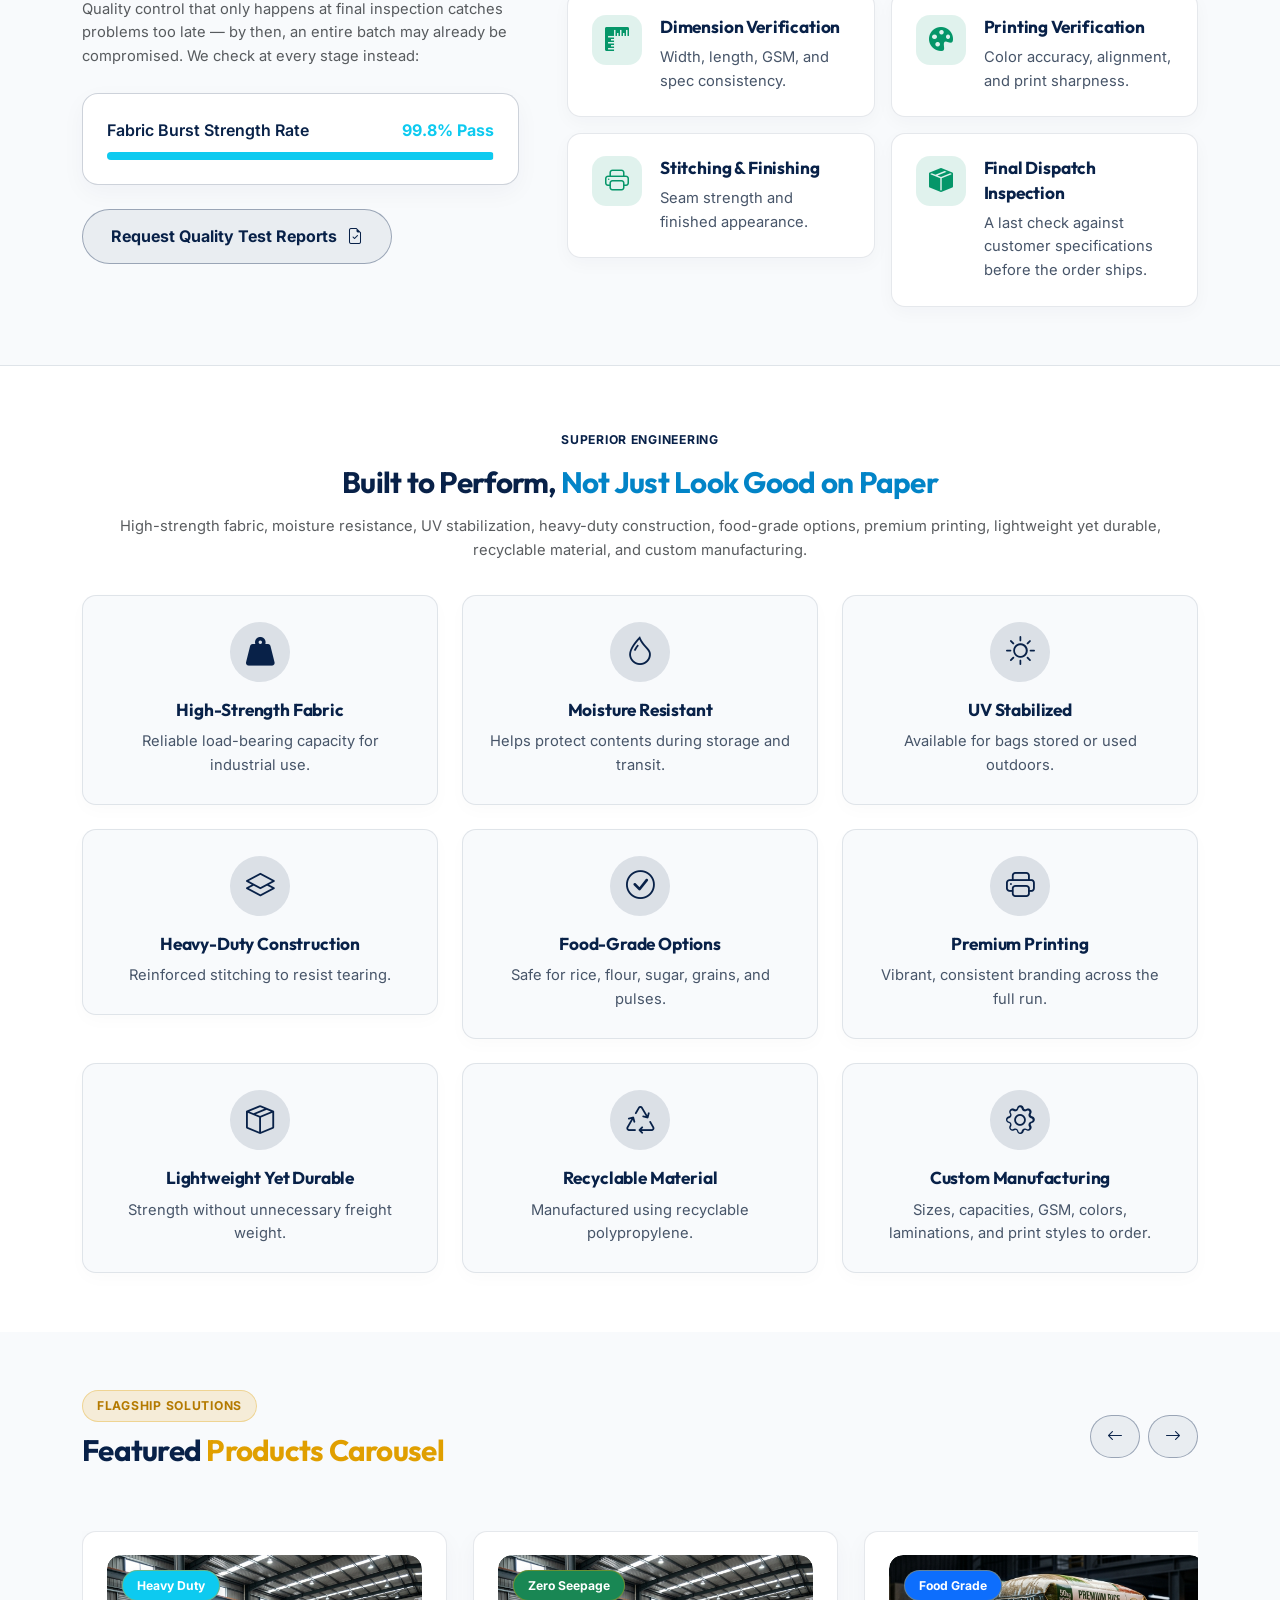
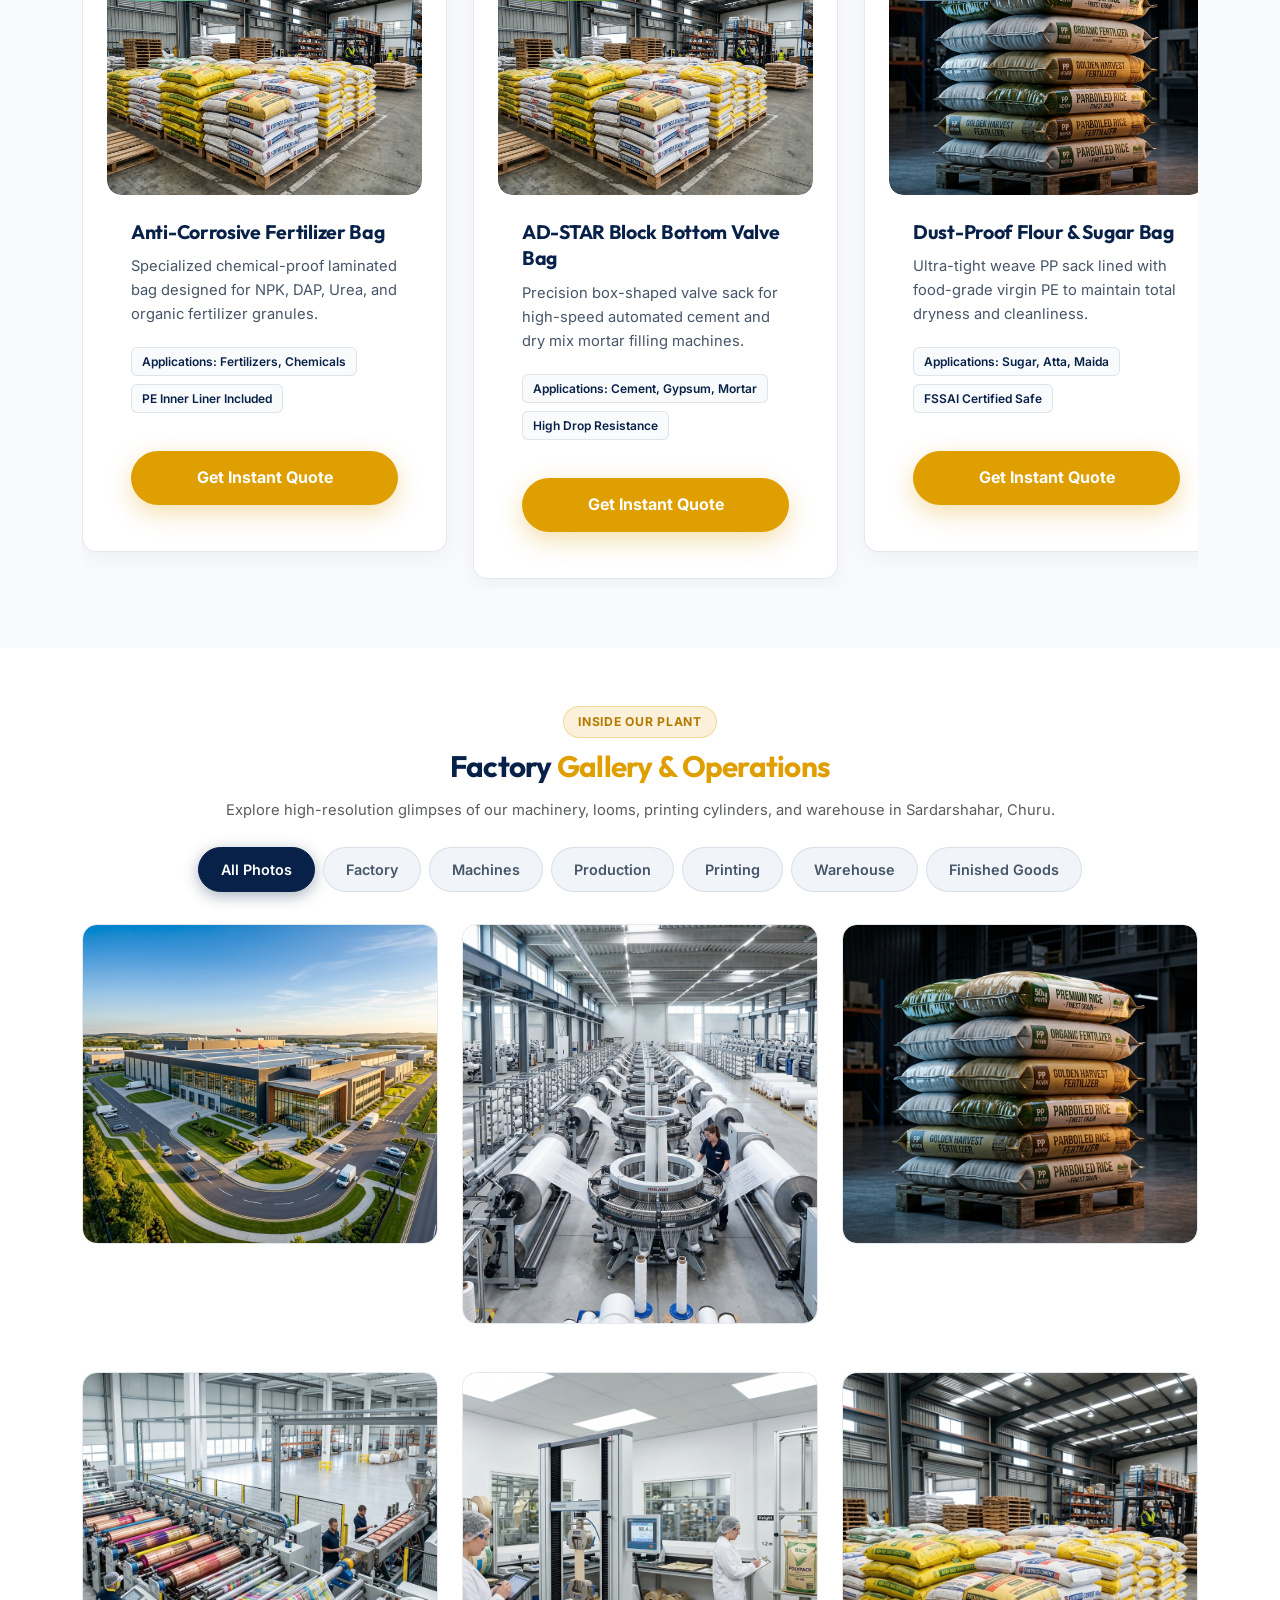
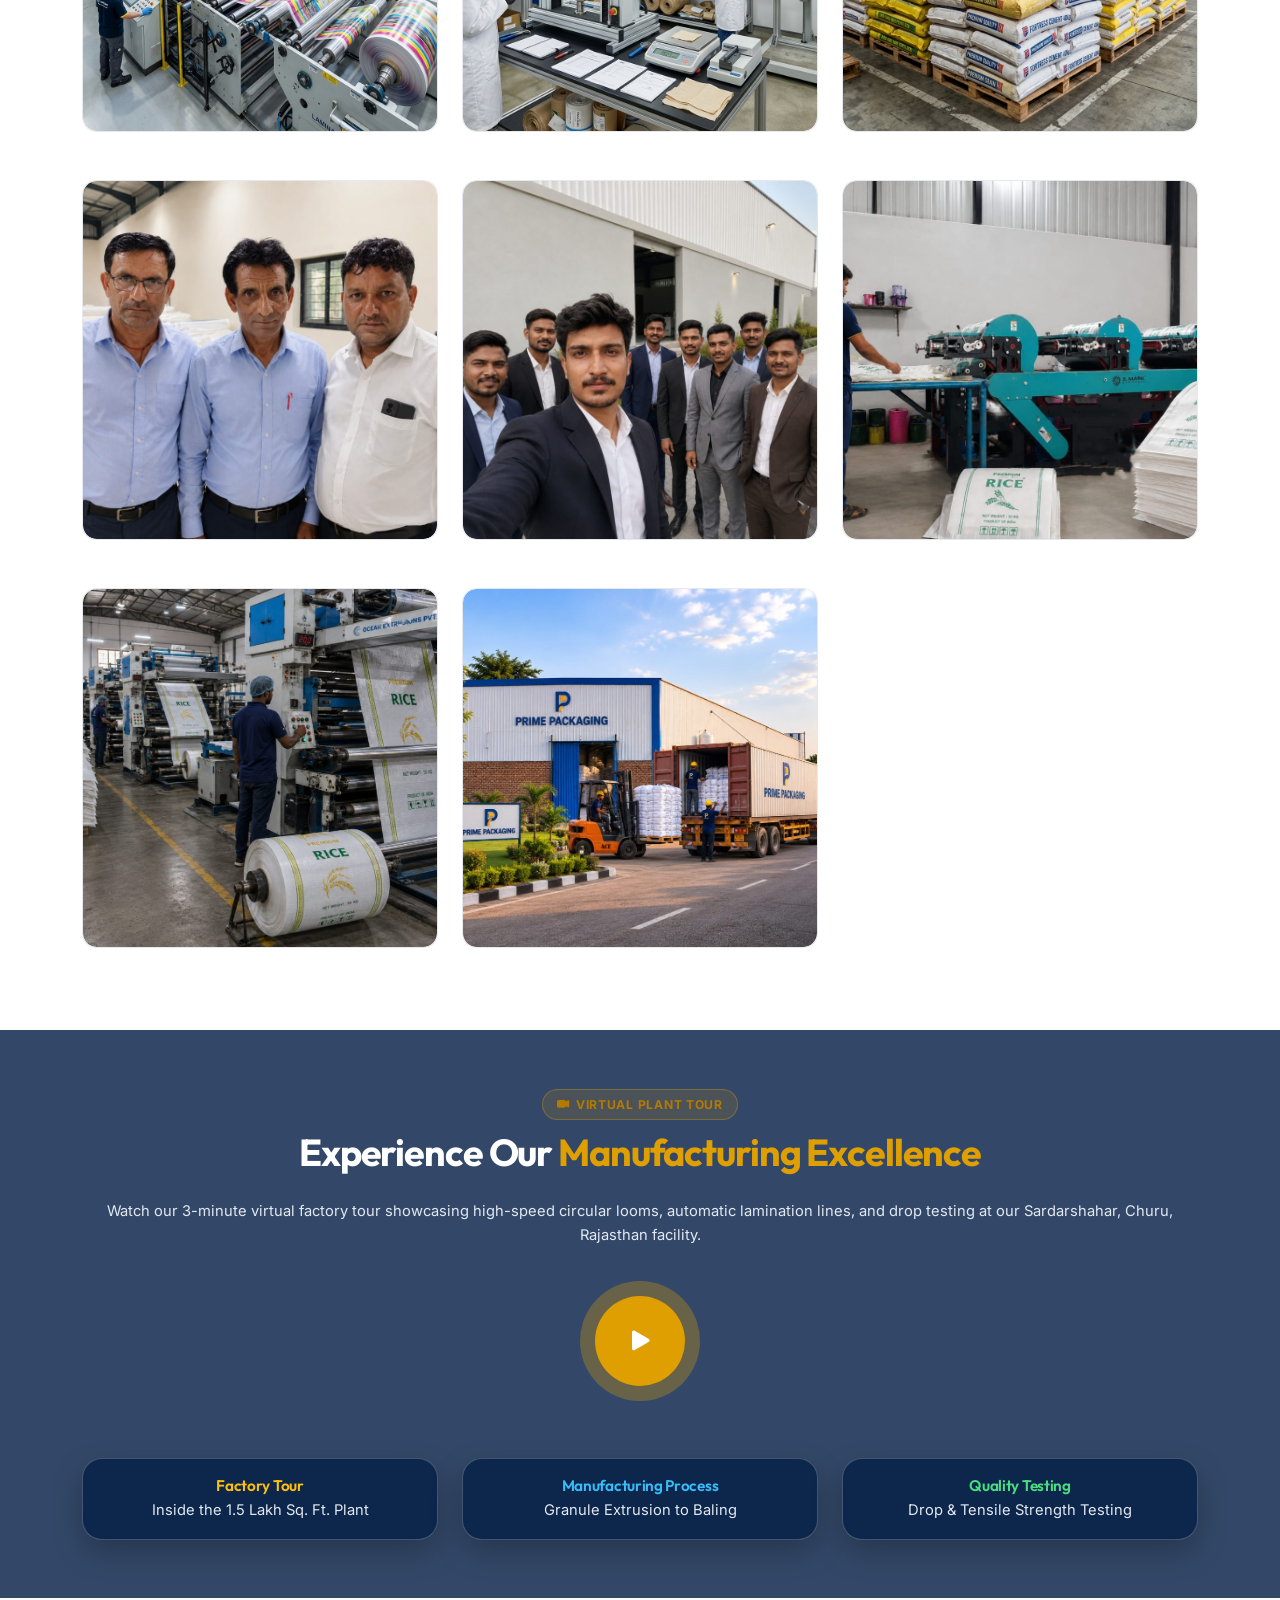
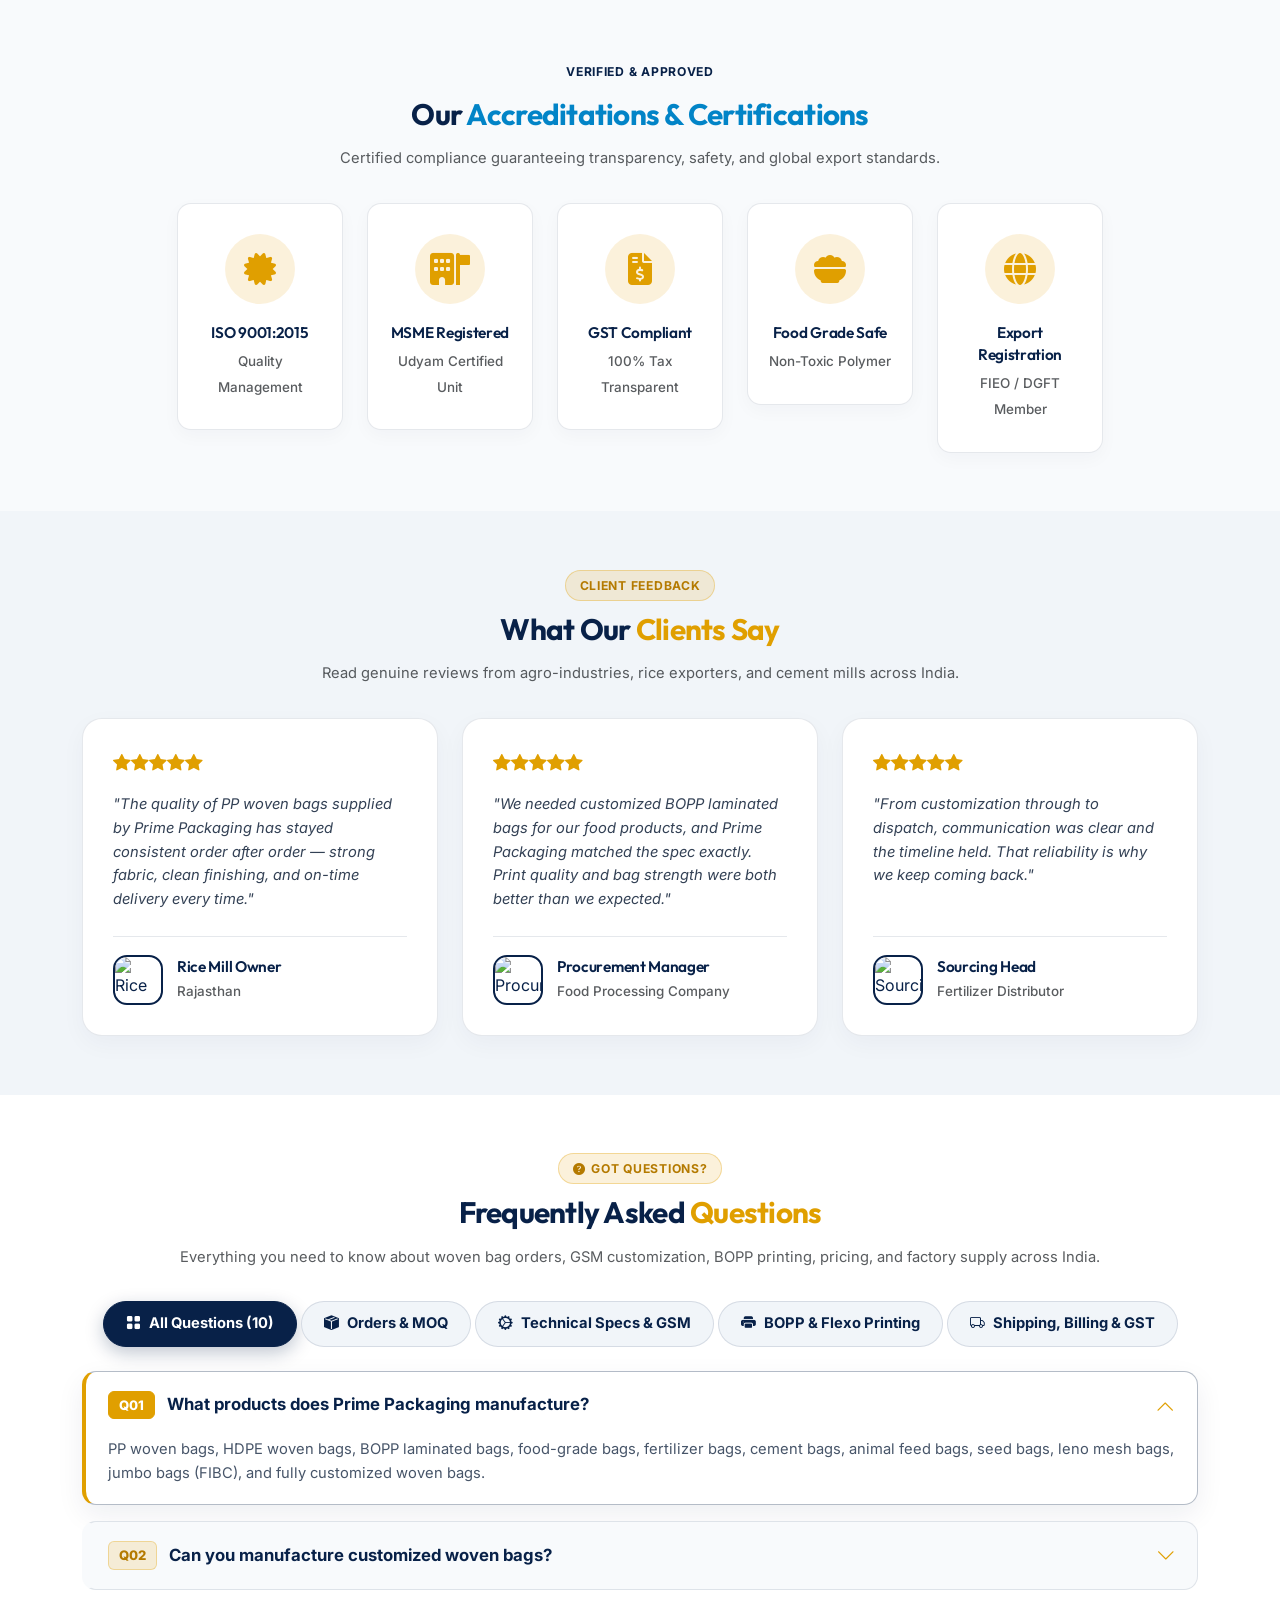
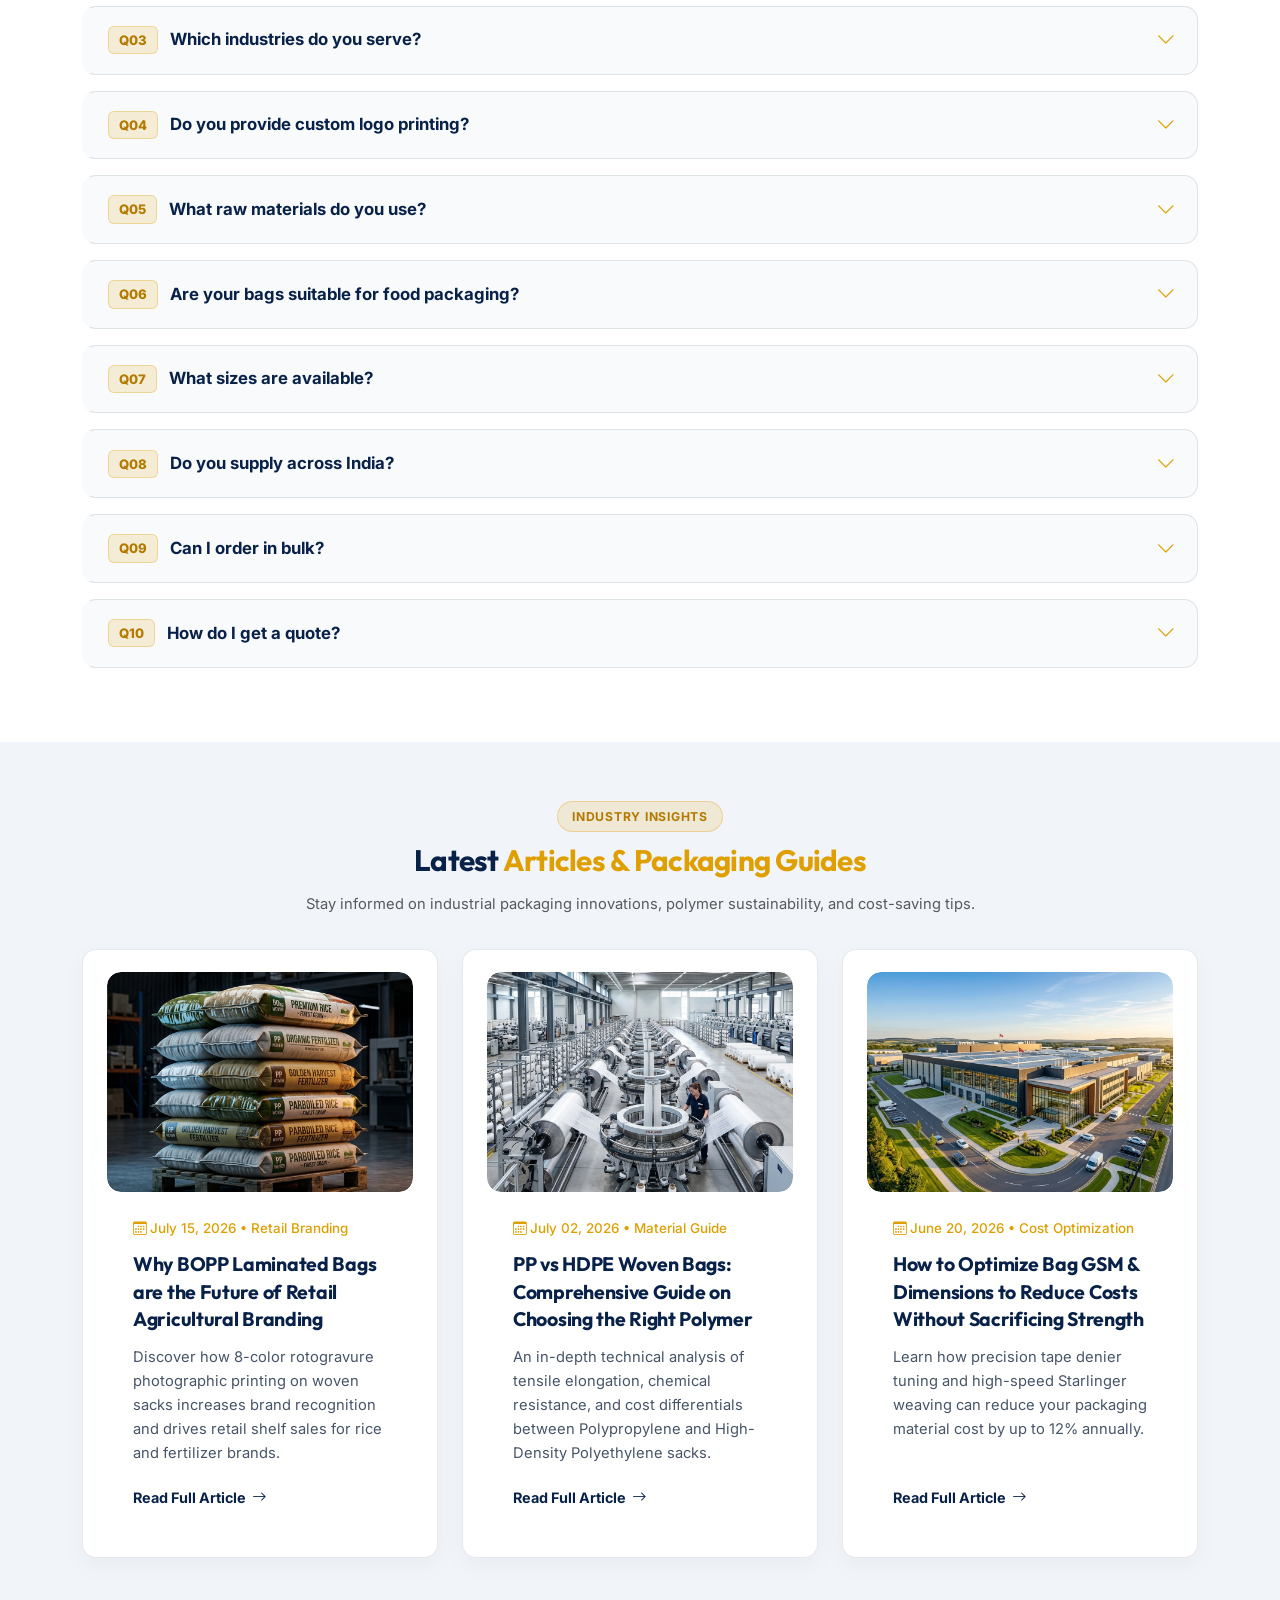
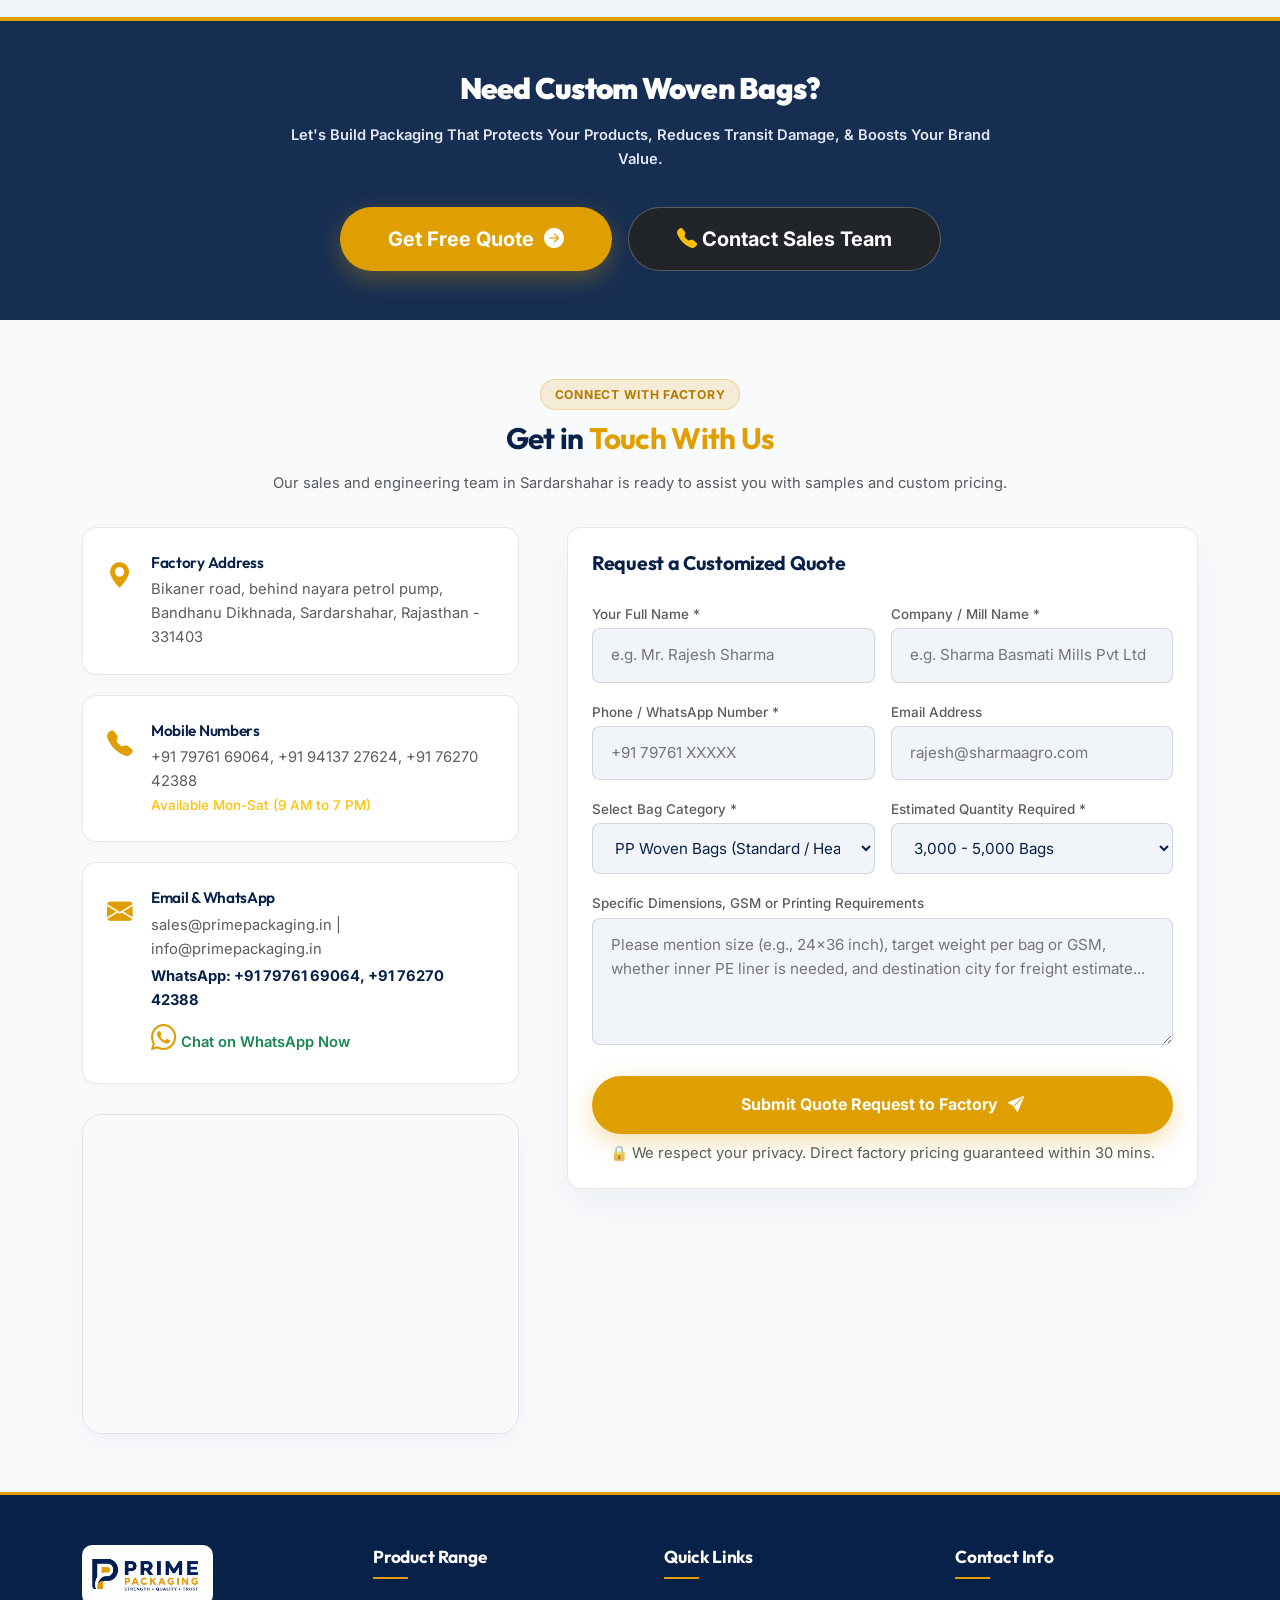
==== commit 382e8c87: "changes" ====
--- a/index.html
+++ b/index.html
@@ -1791,7 +1791,7 @@
       <!-- Bottom Bar -->
       <div class="footer-bottom">
         <div>
-          <span>&copy; 2026 Prime Packaging (Woven Bag Factory). All Rights Reserved.</span>
+          <span>&copy; 2026 Prime Packaging (Woven Bag Factory). All Rights Reserved. Maintained by <a href="https://lkntecno.com" target="_blank" class="text-warning text-decoration-none">Lkn Technologies</a></span>
         </div>
         <div class="d-flex gap-4">
           <a href="#" class="text-muted">Privacy Policy</a>
--- a/style.css
+++ b/style.css
@@ -2808,7 +2808,6 @@
    26. Bulletproof Dark Section Contrast & Text Colors (Fixes Dark Font on Dark Backgrounds)
    ========================================================================== */
 .main-footer,
-.cta-banner-section,
 .video-tour-section,
 .experience-badge,
 .btn-navy,
@@ -2818,7 +2817,6 @@
 }
 
 .main-footer h1, .main-footer h2, .main-footer h3, .main-footer h4, .main-footer h5, .main-footer h6, .main-footer .footer-title,
-.cta-banner-section h1, .cta-banner-section h2, .cta-banner-section h3, .cta-banner-section h4, .cta-banner-section h5, .cta-banner-section h6,
 .video-tour-section h1, .video-tour-section h2, .video-tour-section h3, .video-tour-section h4, .video-tour-section h5, .video-tour-section h6,
 .experience-badge h1, .experience-badge h2, .experience-badge h3, .experience-badge h4, .experience-badge h5, .experience-badge h6,
 .bg-navy h1, .bg-navy h2, .bg-navy h3, .bg-navy h4, .bg-navy h5, .bg-navy h6 {
@@ -2826,14 +2824,13 @@
 }
 
 .main-footer p, .main-footer span:not(.badge):not(.social-icon):not(.text-warning), .main-footer li, .main-footer .footer-links a, .main-footer .footer-desc, .main-footer .text-muted,
-.cta-banner-section p, .cta-banner-section span:not(.btn-amber):not(.badge), .cta-banner-section .text-muted,
 .video-tour-section p, .video-tour-section small, .video-tour-section span:not(.badge-amber):not(.badge), .video-tour-section .text-muted,
 .experience-badge p, .experience-badge .exp-text,
 .bg-navy p, .bg-navy span:not(.badge):not(.text-warning), .bg-navy li, .bg-navy .text-muted {
   color: #cbd5e1 !important;
 }
 
-.main-footer .text-warning, .cta-banner-section .text-warning, .video-tour-section .text-warning {
+.main-footer .text-warning, .video-tour-section .text-warning {
   color: #ffc107 !important;
 }
 
